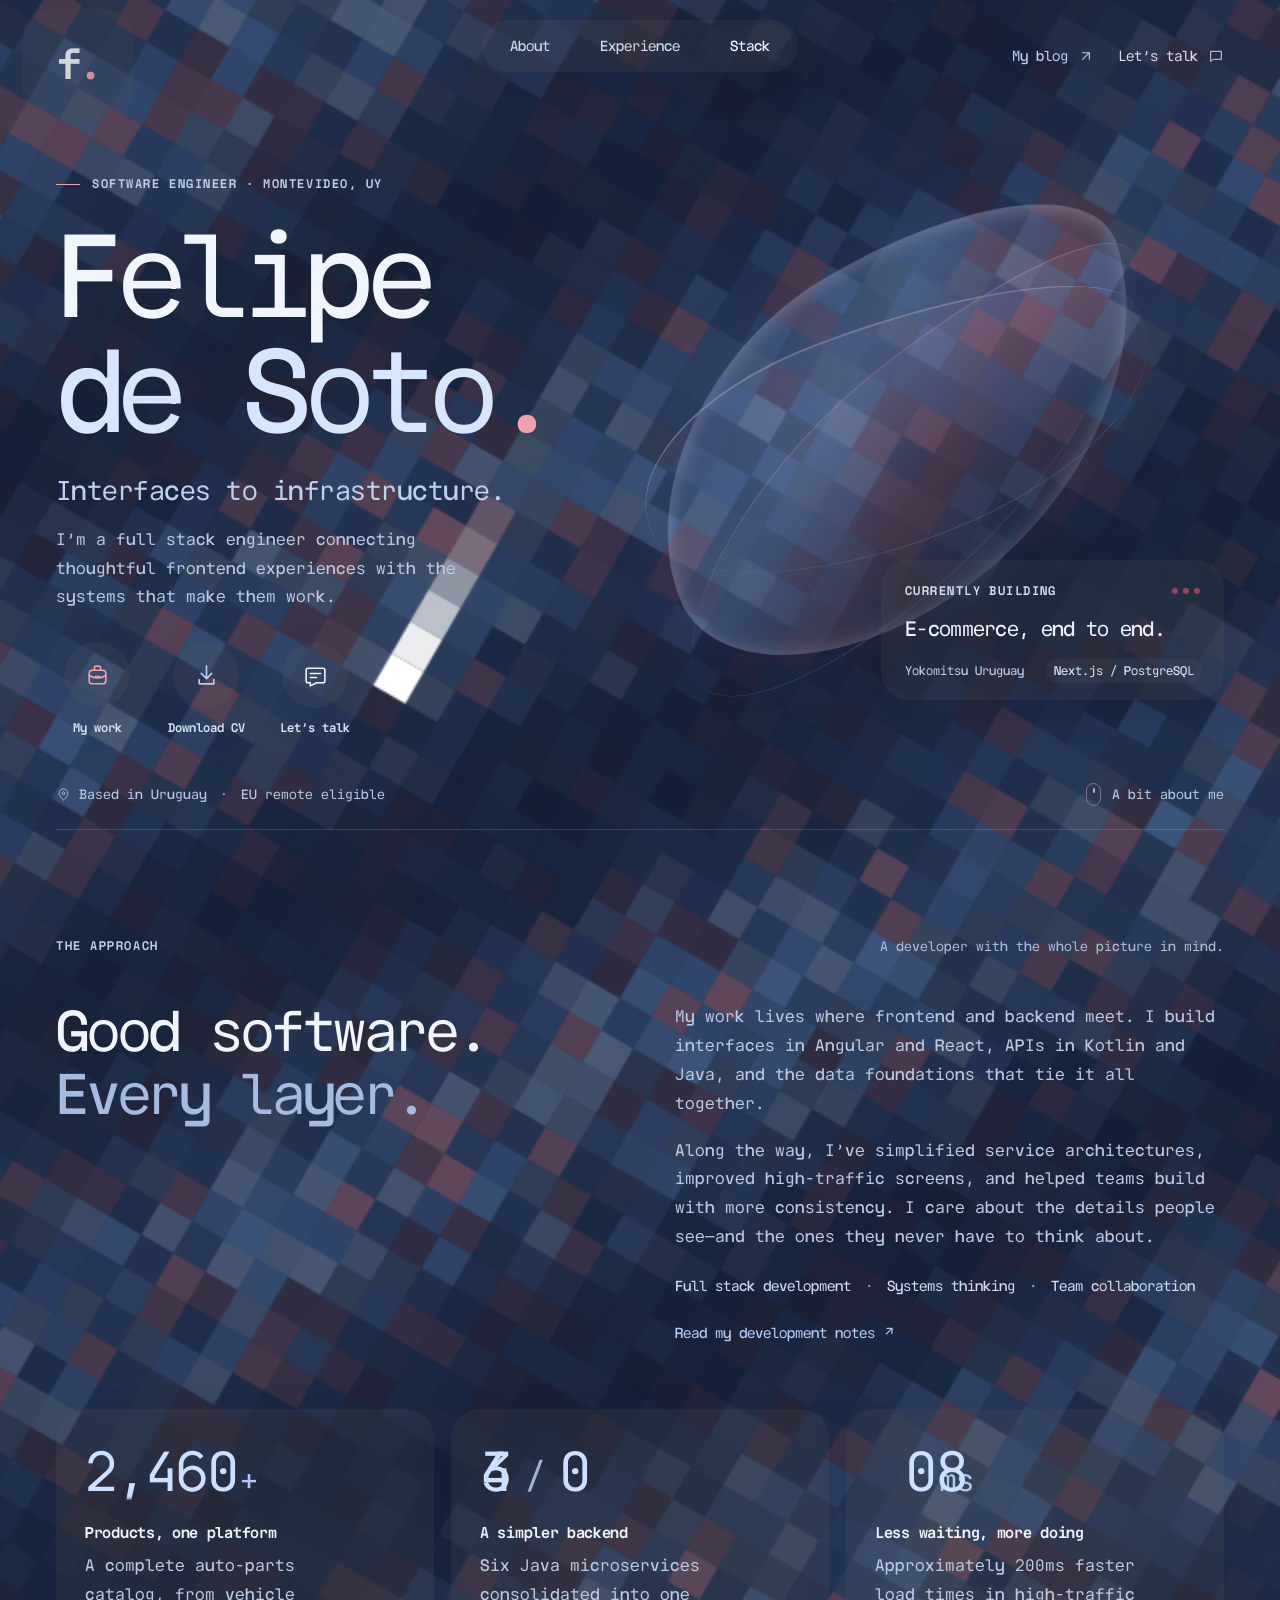
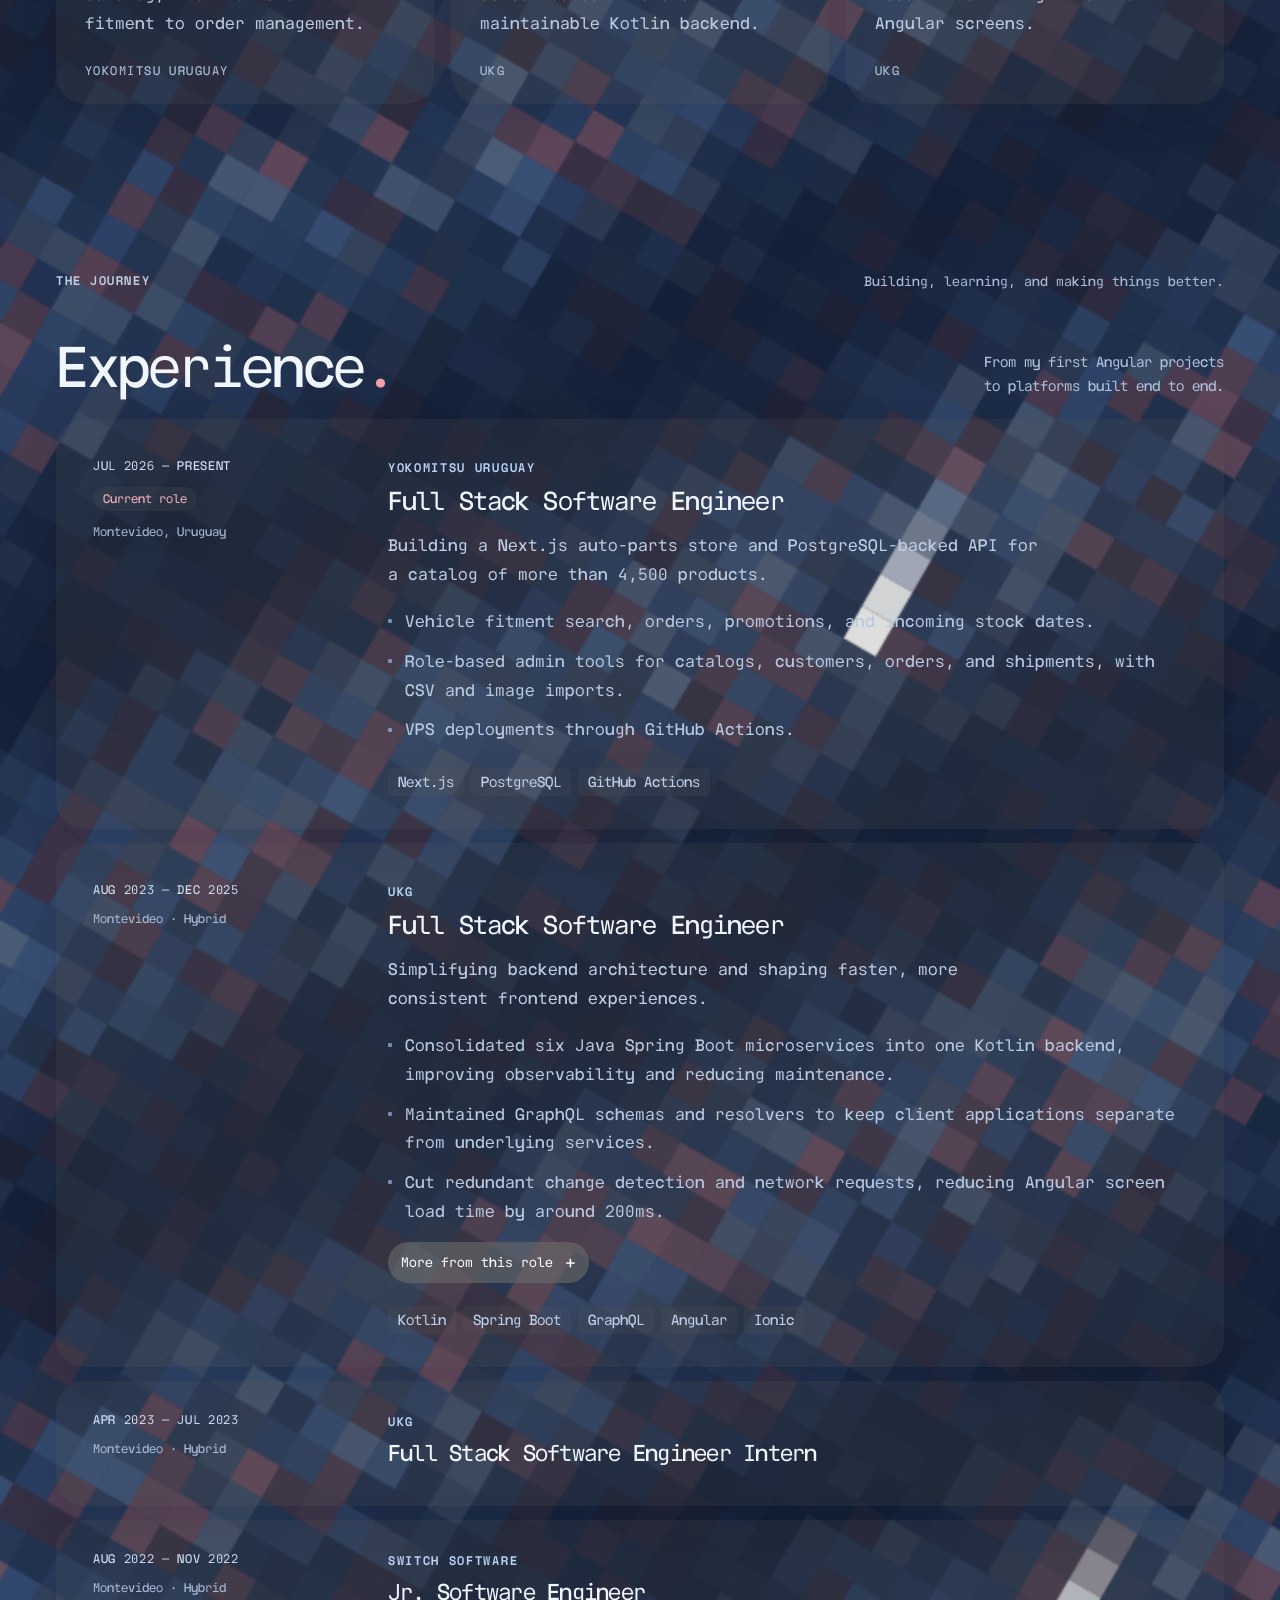
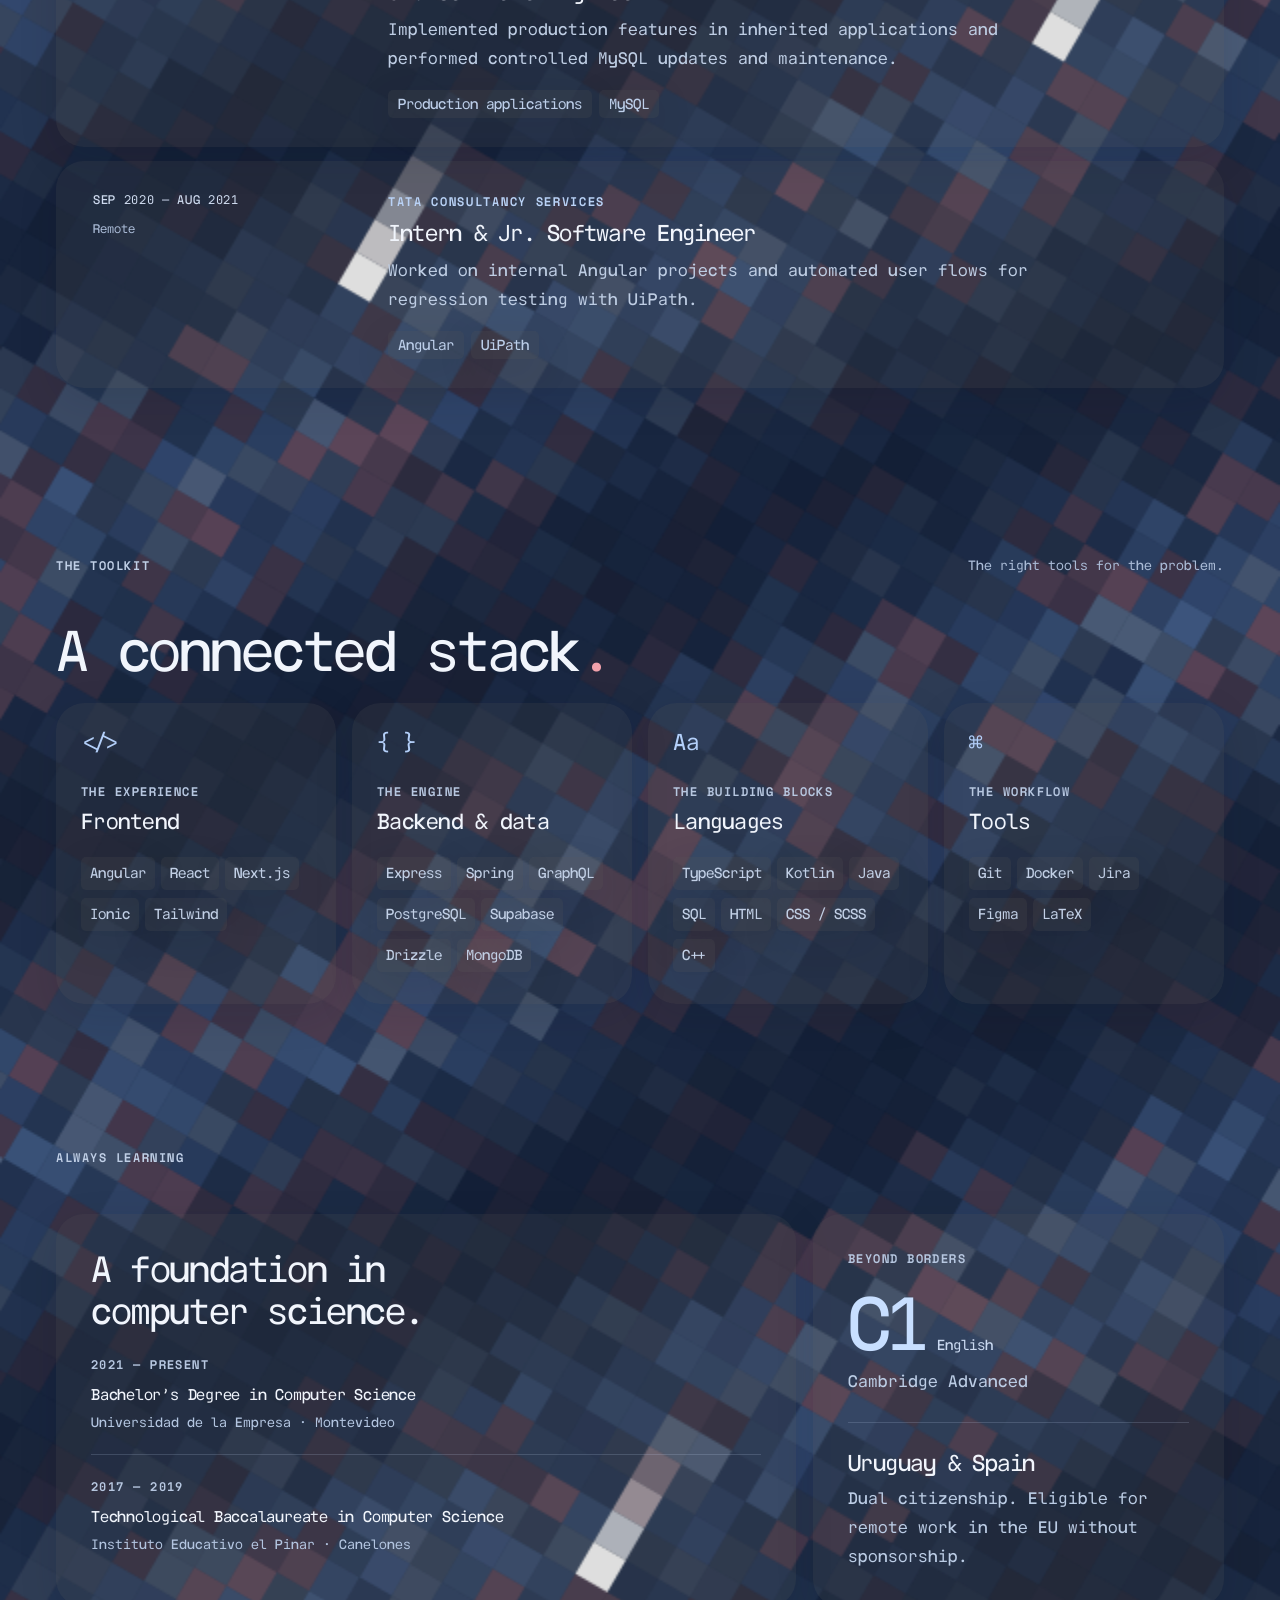
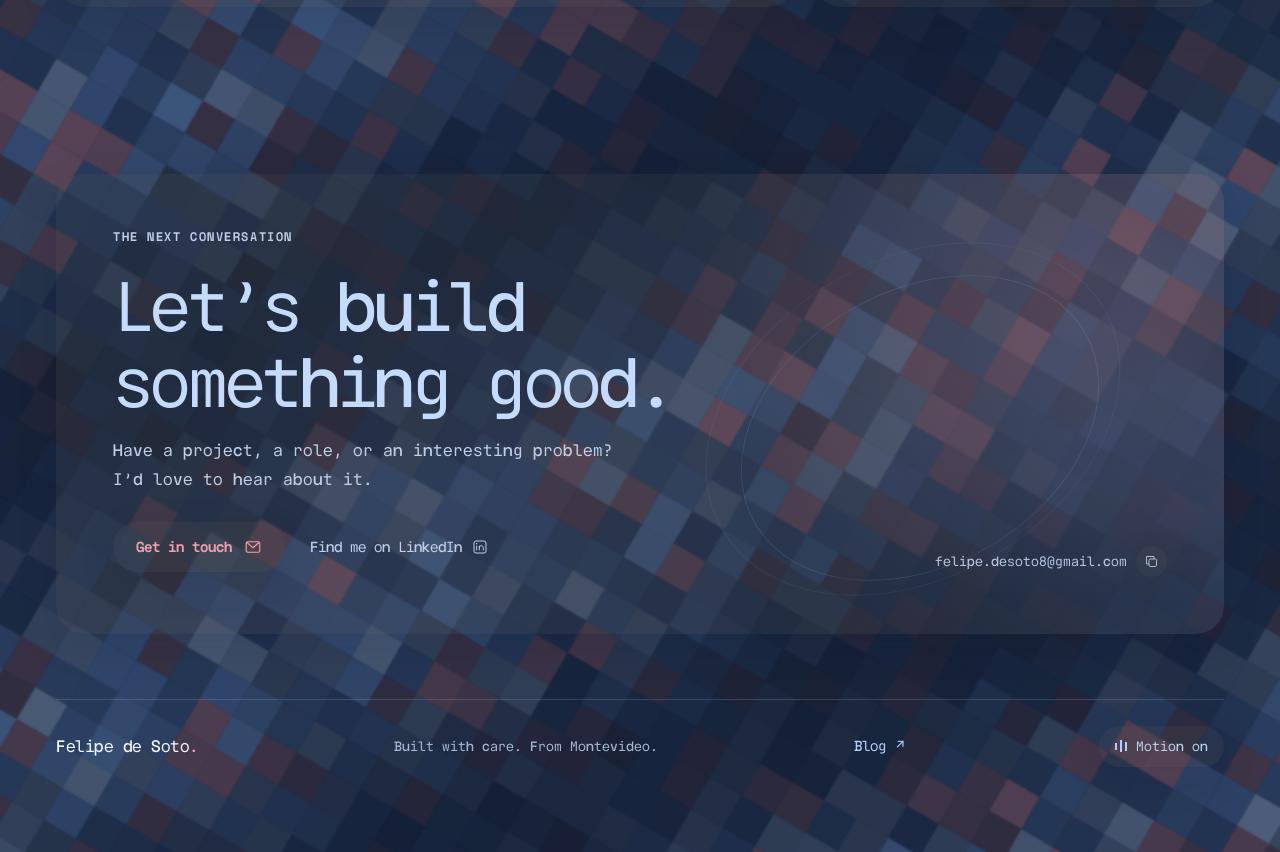
==== index.html @ fd04a4d7 "Publish blog reading tools and interactive glass labs" ====
<!doctype html>
<html lang="en">
  <head>
    <meta charset="UTF-8" />
    <meta name="viewport" content="width=device-width, initial-scale=1.0" />
    <meta name="theme-color" content="#101b30" />
    <meta
      name="description"
      content="Felipe de Soto — Full Stack Software Engineer in Montevideo, Uruguay. Building thoughtful interfaces and dependable systems with Angular, React, Kotlin, and PostgreSQL."
    />
    <meta
      property="og:title"
      content="Felipe de Soto — Full Stack Software Engineer"
    />
    <meta
      property="og:description"
      content="Interfaces to infrastructure. Explore my experience, engineering work, and technical toolkit."
    />
    <meta property="og:type" content="website" />
    <link rel="icon" type="image/svg+xml" href="./favicon.svg" />
    <link rel="preload" href="./assets/YIPMono-Regular-CXokgM-x.woff2" as="font" type="font/woff2" crossorigin />
    <title>Felipe de Soto — Full Stack Software Engineer</title>
    <script type="module" crossorigin src="./assets/index-N3OpXnxM.js"></script>
    <link rel="modulepreload" crossorigin href="./assets/text-morph-controller-BKh-Fvmg.js">
    <link rel="stylesheet" crossorigin href="./assets/index-BBIHySmE.css">
  </head>
  <body>
    <a class="skip-link" href="#main">Skip to content</a>
    <div class="ambient" aria-hidden="true"></div>
    <canvas class="lighting-background" aria-hidden="true"></canvas>
    <div class="grain" aria-hidden="true"></div>
    <button class="glass-playground glass" type="button" aria-label="Move glass lens" aria-describedby="glass-circle-help" title="Drag the glass lens"></button>
    <span class="sr-only" id="glass-circle-help">Drag to move. Click at the starting position to go home. Use arrow keys to move with the keyboard, or Home to return to the logo.</span>
    <header class="site-header shell">
      <a class="wordmark" href="#home" aria-label="Felipe de Soto, home"
        >f<span>.</span></a
      >
      <nav class="main-nav glass" aria-label="Main navigation">
        <span class="nav-selection glass glass-clear" aria-hidden="true"></span>
        <a href="#about">About</a>
        <a href="#experience">Experience</a>
        <a href="#stack">Stack</a>
      </nav>
      <div class="header-actions">
        <a
          class="header-contact header-blog"
          href="./blog/"
          target="_blank"
          rel="noopener noreferrer"
          aria-label="My blog (opens in a new tab)"
        >
          My blog
          <svg width="16" height="16" viewBox="0 0 24 24" fill="none" aria-hidden="true">
            <path d="M7 17 17 7M7 7h10v10" stroke="currentColor" stroke-width="1.6" stroke-linecap="round" stroke-linejoin="round"/>
          </svg>
        </a>
        <a class="header-contact" href="#contact">
          Let’s talk
          <svg
            width="16"
            height="16"
            viewBox="0 0 24 24"
            fill="none"
            aria-hidden="true"
          >
            <path
              d="M4 5h16v12H8l-4 3V5Z"
              stroke="currentColor"
              stroke-width="1.5"
              stroke-linejoin="round"
            />
          </svg>
        </a>
      </div>
    </header>

    <main id="main">
      <section class="hero shell" id="home" aria-labelledby="hero-title">
        <div class="hero-content">
          <div class="eyebrow hero-intro">
            <span class="eyebrow-line"></span> SOFTWARE ENGINEER · MONTEVIDEO,
            UY
          </div>
          <h1 id="hero-title" aria-label="Felipe de Soto">
            <span class="hero-name" data-hero-split>Felipe</span
            ><span class="hero-name name-second" data-hero-split
              >de Soto<span class="name-dot">.</span></span
            >
          </h1>
          <p class="hero-role">
            <button class="hero-role-button" type="button" title="Click to change the tagline" aria-label="Show next tagline">
              <span class="hero-role-morph" aria-live="polite">Interfaces to infrastructure.</span>
              <span class="hero-role-hint" aria-hidden="true">Tap to explore <svg viewBox="0 0 24 24" width="16" height="16" fill="none" stroke="currentColor" stroke-width="1.5" stroke-linecap="round" stroke-linejoin="round"><path d="M20 7v5h-5M20 12a8 8 0 1 0-2.3 5.7"/></svg></span>
            </button>
          </p>
          <p class="hero-description" data-hero-reveal>
            I’m a full stack engineer connecting thoughtful frontend experiences
            with the systems that make them work.
          </p>
          <div class="hero-actions" data-hero-reveal>
            <a class="hero-action" href="#experience" aria-label="Explore my work">
              <span class="action-orb action-orb-coral glass" aria-hidden="true">
                <svg width="25" height="25" viewBox="0 0 24 24" fill="none"><rect x="4" y="7" width="16" height="13" rx="3" stroke="currentColor" stroke-width="1.5"/><path d="M9 7V5a2 2 0 0 1 2-2h2a2 2 0 0 1 2 2v2M4 12c5 3 11 3 16 0M10 13h4" stroke="currentColor" stroke-width="1.5" stroke-linecap="round"/></svg>
              </span>
              <span>My work</span>
            </a>
            <a
              class="hero-action"
              href="./Felipe-de-Soto-CV.pdf"
              download="Felipe-de-Soto-CV.pdf"
              aria-label="Download CV"
              ><span class="action-orb action-orb-blue glass" aria-hidden="true">
              <svg
                width="25"
                height="25"
                viewBox="0 0 24 24"
                fill="none"
                aria-hidden="true"
              >
                <path
                  d="M12 3v12m-5-5 5 5 5-5M5 16v4h14v-4"
                  stroke="currentColor"
                  stroke-width="1.6"
                  stroke-linecap="round"
                  stroke-linejoin="round"
                /></svg></span><span>Download CV</span></a>
            <a class="hero-action" href="#contact" aria-label="Get in touch">
              <span class="action-orb glass" aria-hidden="true">
                <svg width="25" height="25" viewBox="0 0 24 24" fill="none"><path d="M5 5h14a2 2 0 0 1 2 2v10a2 2 0 0 1-2 2h-6l-6 3v-3H5a2 2 0 0 1-2-2V7a2 2 0 0 1 2-2Z" stroke="currentColor" stroke-width="1.5" stroke-linejoin="round"/><path d="M7 10h10M7 14h6" stroke="currentColor" stroke-width="1.5" stroke-linecap="round"/></svg>
              </span>
              <span>Let’s talk</span>
            </a>
          </div>
        </div>
        <div class="hero-art" aria-hidden="true">
          <div class="ribbon-fallback"></div>
          <canvas id="hero-canvas"></canvas>
        </div>
        <aside
          class="current-card glass"
          data-hero-reveal
          aria-label="Current role"
        >
          <div class="current-card-top">
            <span class="mini-label build-shimmer">CURRENTLY BUILDING</span>
            <span class="build-dots" aria-hidden="true">
              <i></i><i></i><i></i>
            </span>
          </div>
          <p>
            <span class="build-shimmer build-shimmer-title"
              >E-commerce, end to end.</span
            >
          </p>
          <div class="current-card-bottom">
            <span>Yokomitsu Uruguay</span><span class="glass">Next.js / PostgreSQL</span>
          </div>
        </aside>
        <div class="hero-bottom" data-hero-reveal>
          <div class="location">
            <svg
              width="15"
              height="15"
              viewBox="0 0 24 24"
              fill="none"
              aria-hidden="true"
            >
              <path
                d="M19 10c0 5-7 11-7 11S5 15 5 10a7 7 0 1 1 14 0Z"
                stroke="currentColor"
                stroke-width="1.5"
              />
              <circle
                cx="12"
                cy="10"
                r="2.3"
                stroke="currentColor"
                stroke-width="1.5"
              />
            </svg>
            Based in Uruguay <span class="divider-dot">·</span> EU remote
            eligible
          </div>
          <a class="scroll-link" href="#about"
            ><span class="scroll-icon" aria-hidden="true"></span> A bit about
            me</a
          >
        </div>
      </section>

      <section
        class="about-section shell section"
        id="about"
        aria-labelledby="about-title"
      >
        <div class="section-heading" data-reveal>
          <span class="eyebrow">THE APPROACH</span
          ><span class="section-note"
            >A developer with the whole picture in mind.</span
          >
        </div>
        <div class="about-grid">
          <h2 class="display-heading" id="about-title" data-split-reveal>
            Good software.<br /><span class="muted-text">Every layer.</span>
          </h2>
          <div class="about-copy" data-reveal>
            <p>
              My work lives where frontend and backend meet. I build interfaces
              in Angular and React, APIs in Kotlin and Java, and the data
              foundations that tie it all together.
            </p>
            <p>
              Along the way, I’ve simplified service architectures, improved
              high-traffic screens, and helped teams build with more
              consistency. I care about the details people see—and the ones they
              never have to think about.
            </p>
            <div class="about-tags">
              <span>Full stack development</span><span>Systems thinking</span
              ><span>Team collaboration</span>
            </div>
            <a class="portfolio-blog-link" href="./blog/">Read my development notes <span aria-hidden="true">↗</span></a>
          </div>
        </div>
        <div class="impact-grid">
          <article class="impact-card glass" data-reveal>
            <div class="metric">
              <span data-count="4500">4,500</span
              ><span class="metric-suffix">+</span>
            </div>
            <h3>Products, one platform</h3>
            <p>
              A complete auto-parts catalog, from vehicle fitment to order
              management.
            </p>
            <span class="metric-source">YOKOMITSU URUGUAY</span>
          </article>
          <article class="impact-card glass" data-reveal>
            <div class="metric"><span data-count="6">6</span><span class="metric-separator">/</span><span data-count="1">1</span></div>
            <h3>A simpler backend</h3>
            <p>
              Six Java microservices consolidated into one maintainable Kotlin
              backend.
            </p>
            <span class="metric-source">UKG</span>
          </article>
          <article class="impact-card glass" data-reveal>
            <div class="metric">
              <span data-count="200">200</span
              ><span class="metric-suffix">ms</span>
            </div>
            <h3>Less waiting, more doing</h3>
            <p>
              Approximately 200ms faster load times in high-traffic Angular
              screens.
            </p>
            <span class="metric-source">UKG</span>
          </article>
        </div>
      </section>

      <section
        class="experience-section shell section"
        id="experience"
        aria-labelledby="experience-title"
      >
        <div class="section-heading" data-reveal>
          <span class="eyebrow">THE JOURNEY</span
          ><span class="section-note"
            >Building, learning, and making things better.</span
          >
        </div>
        <div class="section-title-row" data-reveal>
          <h2 class="display-heading" id="experience-title" data-split-reveal>
            Experience<span class="title-dot">.</span>
          </h2>
          <p>
            From my first Angular projects<br />to platforms built end to end.
          </p>
        </div>
        <div class="timeline">
          <article class="career-card glass featured-career" data-reveal>
            <div class="career-meta">
              <span class="career-date">JUL 2026 — PRESENT</span
              ><span class="role-badge glass">Current role</span
              ><span class="career-place">Montevideo, Uruguay</span>
            </div>
            <div class="career-content">
              <span class="company-label">YOKOMITSU URUGUAY</span>
              <h3>Full Stack Software Engineer</h3>
              <p>
                Building a Next.js auto-parts store and PostgreSQL-backed API
                for a catalog of more than 4,500 products.
              </p>
              <ul class="achievement-list">
                <li>
                  Vehicle fitment search, orders, promotions, and incoming stock
                  dates.
                </li>
                <li>
                  Role-based admin tools for catalogs, customers, orders, and
                  shipments, with CSV and image imports.
                </li>
                <li>VPS deployments through GitHub Actions.</li>
              </ul>
              <div class="tech-tags">
                <span class="glass">Next.js</span><span class="glass">PostgreSQL</span
                ><span class="glass">GitHub Actions</span>
              </div>
            </div>
          </article>
          <article class="career-card glass" data-reveal>
            <div class="career-meta">
              <span class="career-date">AUG 2023 — DEC 2025</span
              ><span class="career-place">Montevideo · Hybrid</span>
            </div>
            <div class="career-content">
              <span class="company-label">UKG</span>
              <h3>Full Stack Software Engineer</h3>
              <p>
                Simplifying backend architecture and shaping faster, more
                consistent frontend experiences.
              </p>
              <ul class="achievement-list">
                <li>
                  Consolidated six Java Spring Boot microservices into one
                  Kotlin backend, improving observability and reducing
                  maintenance.
                </li>
                <li>
                  Maintained GraphQL schemas and resolvers to keep client
                  applications separate from underlying services.
                </li>
                <li>
                  Cut redundant change detection and network requests, reducing
                  Angular screen load time by around 200ms.
                </li>
              </ul>
              <details class="career-details">
                <summary>
                  <span class="role-toggle-label">More from this role</span>
                  <span class="details-plus" aria-hidden="true">+</span>
                </summary>
                <div class="career-details-content">
                  <ul class="achievement-list">
                    <li>
                      Ran three Angular workshops covering fundamentals,
                      architecture, and team conventions.
                    </li>
                    <li>
                      Migrated legacy Angular components to the internal
                      Ionic-based library and removed deprecated dependencies.
                    </li>
                    <li>
                      Added reusable components, variants, and documentation to
                      the internal design library.
                    </li>
                  </ul>
                </div>
              </details>
              <div class="tech-tags">
                <span class="glass">Kotlin</span><span class="glass">Spring Boot</span><span class="glass">GraphQL</span
                ><span class="glass">Angular</span><span class="glass">Ionic</span>
              </div>
            </div>
          </article>
          <article class="career-card glass compact-career" data-reveal>
            <div class="career-meta">
              <span class="career-date">APR 2023 — JUL 2023</span
              ><span class="career-place">Montevideo · Hybrid</span>
            </div>
            <div class="career-content">
              <span class="company-label">UKG</span>
              <h3>Full Stack Software Engineer Intern</h3>
            </div>
          </article>
          <article class="career-card glass compact-career" data-reveal>
            <div class="career-meta">
              <span class="career-date">AUG 2022 — NOV 2022</span
              ><span class="career-place">Montevideo · Hybrid</span>
            </div>
            <div class="career-content">
              <span class="company-label">SWITCH SOFTWARE</span>
              <h3>Jr. Software Engineer</h3>
              <p>
                Implemented production features in inherited applications and
                performed controlled MySQL updates and maintenance.
              </p>
              <div class="tech-tags">
                <span class="glass">Production applications</span><span class="glass">MySQL</span>
              </div>
            </div>
          </article>
          <article class="career-card glass compact-career" data-reveal>
            <div class="career-meta">
              <span class="career-date">SEP 2020 — AUG 2021</span
              ><span class="career-place">Remote</span>
            </div>
            <div class="career-content">
              <span class="company-label">TATA CONSULTANCY SERVICES</span>
              <h3>Intern & Jr. Software Engineer</h3>
              <p>
                Worked on internal Angular projects and automated user flows for
                regression testing with UiPath.
              </p>
              <div class="tech-tags">
                <span class="glass">Angular</span><span class="glass">UiPath</span>
              </div>
            </div>
          </article>
        </div>
      </section>

      <section
        class="stack-section shell section"
        id="stack"
        aria-labelledby="stack-title"
      >
        <div class="section-heading" data-reveal>
          <span class="eyebrow">THE TOOLKIT</span
          ><span class="section-note">The right tools for the problem.</span>
        </div>
        <div class="section-title-row" data-reveal>
          <h2 class="display-heading" id="stack-title" data-split-reveal>
            A connected stack<span class="title-dot">.</span>
          </h2>
        </div>
        <div class="stack-grid">
          <article class="stack-card glass" data-reveal>
            <span class="stack-symbol" aria-hidden="true">&lt;/&gt;</span
            ><span class="mini-label">THE EXPERIENCE</span>
            <h3>Frontend</h3>
            <div class="stack-tags">
              <span class="glass">Angular</span><span class="glass">React</span><span class="glass">Next.js</span
              ><span class="glass">Ionic</span><span class="glass">Tailwind</span>
            </div>
          </article>
          <article class="stack-card glass" data-reveal>
            <span class="stack-symbol" aria-hidden="true">{ }</span
            ><span class="mini-label">THE ENGINE</span>
            <h3>Backend & data</h3>
            <div class="stack-tags">
              <span class="glass">Express</span><span class="glass">Spring</span><span class="glass">GraphQL</span
              ><span class="glass">PostgreSQL</span><span class="glass">Supabase</span><span class="glass">Drizzle</span
              ><span class="glass">MongoDB</span>
            </div>
          </article>
          <article class="stack-card glass" data-reveal>
            <span class="stack-symbol" aria-hidden="true">Aa</span
            ><span class="mini-label">THE BUILDING BLOCKS</span>
            <h3>Languages</h3>
            <div class="stack-tags">
              <span class="glass">TypeScript</span><span class="glass">Kotlin</span><span class="glass">Java</span
              ><span class="glass">SQL</span><span class="glass">HTML</span><span class="glass">CSS / SCSS</span
              ><span class="glass">C++</span>
            </div>
          </article>
          <article class="stack-card glass" data-reveal>
            <span class="stack-symbol" aria-hidden="true">⌘</span
            ><span class="mini-label">THE WORKFLOW</span>
            <h3>Tools</h3>
            <div class="stack-tags">
              <span class="glass">Git</span><span class="glass">Docker</span><span class="glass">Jira</span
              ><span class="glass">Figma</span><span class="glass">LaTeX</span>
            </div>
          </article>
        </div>
      </section>

      <section
        class="education-section shell section"
        aria-labelledby="education-title"
      >
        <div class="section-heading" data-reveal>
          <span class="eyebrow">ALWAYS LEARNING</span>
        </div>
        <div class="education-grid">
          <div class="education-main glass" data-reveal>
            <h2 id="education-title">A foundation in<br />computer science.</h2>
            <div class="education-item">
              <span class="mini-label">2021 — PRESENT</span>
              <h3>Bachelor’s Degree in Computer Science</h3>
              <p>Universidad de la Empresa · Montevideo</p>
            </div>
            <div class="education-item">
              <span class="mini-label">2017 — 2019</span>
              <h3>Technological Baccalaureate in Computer Science</h3>
              <p>Instituto Educativo el Pinar · Canelones</p>
            </div>
          </div>
          <aside class="education-aside glass" data-reveal>
            <span class="mini-label">BEYOND BORDERS</span>
            <div class="language-mark">C1<span>English</span></div>
            <p>Cambridge Advanced</p>
            <div class="education-divider"></div>
            <h3>Uruguay & Spain</h3>
            <p>
              Dual citizenship. Eligible for remote work in the EU without
              sponsorship.
            </p>
          </aside>
        </div>
      </section>

      <section
        class="contact-section shell section"
        id="contact"
        aria-labelledby="contact-title"
      >
        <div class="contact-panel glass" data-reveal>
          <div class="contact-glow" aria-hidden="true"></div>
          <span class="eyebrow">THE NEXT CONVERSATION</span>
          <h2 class="display-heading" id="contact-title" data-split-reveal>
            Let’s build<br /><span>something good.</span>
          </h2>
          <p>
            Have a project, a role, or an interesting problem?<br />I’d love to
            hear about it.
          </p>
          <div class="contact-actions">
            <a
              class="button button-primary glass"
              href="mailto:felipe.desoto8@gmail.com"
              >Get in touch
              <svg
                width="18"
                height="18"
                viewBox="0 0 24 24"
                fill="none"
                aria-hidden="true"
              >
                <rect
                  x="3"
                  y="5"
                  width="18"
                  height="14"
                  rx="2"
                  stroke="currentColor"
                  stroke-width="1.5"
                />
                <path
                  d="m4 6 8 7 8-7"
                  stroke="currentColor"
                  stroke-width="1.5"
                  stroke-linejoin="round"
                /></svg></a
            ><a
              class="text-link"
              href="https://www.linkedin.com/in/felipe-de-soto/"
              target="_blank"
              rel="noopener noreferrer"
              >Find me on LinkedIn
              <svg
                width="16"
                height="16"
                viewBox="0 0 24 24"
                fill="none"
                aria-hidden="true"
              >
                <rect
                  x="3"
                  y="3"
                  width="18"
                  height="18"
                  rx="3"
                  stroke="currentColor"
                  stroke-width="1.5"
                />
                <path
                  d="M7 10v7m4 0v-7m0 3c0-4 6-4 6 0v4"
                  stroke="currentColor"
                  stroke-width="1.5"
                />
                <circle cx="7" cy="7" r="1" fill="currentColor" /></svg
            ></a>
          </div>
          <div class="email-row">
            <a href="mailto:felipe.desoto8@gmail.com"
              ><span class="email-text">felipe.desoto8@gmail.com</span></a
            ><button
              class="copy-email glass"
              type="button"
              aria-label="Copy email address"
            >
              <svg
                width="15"
                height="15"
                viewBox="0 0 24 24"
                fill="none"
                aria-hidden="true"
              >
                <rect
                  x="8"
                  y="8"
                  width="12"
                  height="12"
                  rx="2"
                  stroke="currentColor"
                  stroke-width="1.5"
                />
                <path
                  d="M16 8V4H4v12h4"
                  stroke="currentColor"
                  stroke-width="1.5"
                />
              </svg>
            </button>
          </div>
          <p class="copy-status sr-only" role="status" aria-live="polite"></p>
        </div>
      </section>
    </main>

    <footer class="site-footer shell">
      <a class="footer-name" href="#home">Felipe de Soto<span>.</span></a
      ><span class="footer-note">Built with care. From Montevideo.</span
      ><a class="portfolio-blog-link" href="./blog/">Blog <span aria-hidden="true">↗</span></a
      ><button id="motion-toggle" class="glass" type="button" aria-pressed="false">
        <span class="motion-bars" aria-hidden="true"><i></i><i></i><i></i></span
        ><span id="motion-label">Motion on</span>
      </button>
    </footer>
    <aside class="glass-controls" aria-label="Appearance controls" hidden>
      <section class="glass-controls-panel glass" id="glass-settings-panel" aria-labelledby="glass-controls-title" hidden>
        <div class="glass-controls-heading">
          <h2 id="glass-controls-title">Glass controls</h2>
          <button class="glass-controls-close glass" type="button" aria-label="Close glass controls">
            <svg width="18" height="18" viewBox="0 0 24 24" fill="none" aria-hidden="true"><path d="m6 6 12 12M18 6 6 18" stroke="currentColor" stroke-width="1.5" stroke-linecap="round"/></svg>
          </button>
        </div>
        <p>Adjust the glass as you browse.</p>
        <div class="glass-controls-fields"></div>
        <div class="glass-controls-bottom">
          <span>Saved on this device</span>
          <button class="glass-controls-reset glass" type="button">Reset</button>
        </div>
      </section>
      <button class="glass-controls-toggle glass" type="button" aria-expanded="false" aria-controls="glass-settings-panel">
        <svg width="17" height="17" viewBox="0 0 24 24" fill="none" aria-hidden="true"><path d="M4 7h5m6 0h5M4 17h9m6 0h1" stroke="currentColor" stroke-width="1.5" stroke-linecap="round"/><circle cx="12" cy="7" r="3" stroke="currentColor" stroke-width="1.5"/><circle cx="16" cy="17" r="3" stroke="currentColor" stroke-width="1.5"/></svg>
        <span>Glass controls</span>
      </button>
    </aside>
  </body>
</html>
---- assets/index-BBIHySmE.css ----
:root{--selection-color:#f1a1ab;--selection-ink:#101b30;--glass-color-amount:.188;--glass-blur-amount:0;--glass-distortion:4;--glass-chromatic-aberration:.4;--glass-edge-highlight:0;--glass-specular:0;--glass-fresnel:0;--glass-brightness:0;--glass-saturation:0;--glass-depth:60;--glass-header-depth-scale:2;--glass-playground-depth-scale:2.5;--glass-thickness:24;--glass-refraction-index:1.45;--glass-edge-reflection:.85;--glass-reflection-blur:6;--glass-shadow-opacity:.065;--glass-shadow-spread:16;--glass-shadow-offset-y:1;--glass-blur-unit:11.4286px;--glass-blur:calc(var(--glass-blur-amount) * var(--glass-blur-unit));--glass-fallback-saturation:1.12;--glass-frost-rgb:79, 79, 79;--glass-shadow:0 12px 40px #0610241a}::selection{background-color:var(--selection-color);color:var(--selection-ink)}::target-text{background-color:var(--selection-color);color:var(--selection-ink)}.glass,.glass:before,.glass:after,.glass-render-layer,.glass-render{border:0!important}.glass{isolation:isolate;box-shadow:var(--glass-shadow);-webkit-backdrop-filter:blur(var(--glass-blur)) saturate(var(--glass-fallback-saturation));background:0 0;position:relative}.glass:before{content:"";border-radius:inherit;pointer-events:none;z-index:-1;background:rgba(var(--glass-frost-rgb), var(--glass-color-amount));position:absolute;inset:0}.glass-clear{--glass-color-amount:0}.glass.glass-webgl{-webkit-backdrop-filter:none}.glass.glass-webgl:before{background:0 0}.glass-render{opacity:1;z-index:-2!important}.glass-render-layer{z-index:-2;border-radius:inherit;pointer-events:none;position:absolute;inset:0;overflow:clip}.glass-scene{z-index:-1;pointer-events:none;position:absolute;inset:0;overflow:clip}.glass-scene>.lighting-background{z-index:0;position:absolute}.glass-scene-lens{z-index:1;pointer-events:none;position:absolute}.glass-scene-content{opacity:0;pointer-events:none;position:absolute}@font-face{font-family:YIP Mono;font-style:normal;font-weight:400;font-display:swap;src:url(./YIPMono-Regular-CXokgM-x.woff2)format("woff2")}@font-face{font-family:YIP Mono;font-style:normal;font-weight:700;font-display:swap;src:url(./YIPMono-Bold-YjQy5hGb.woff2)format("woff2")}:root{--card-perspective:1100px;--body-font:"YIP Mono", monospace;font-family:var(--body-font);color:#f1f5fc;font-synthesis:none;font-variant-ligatures:common-ligatures contextual;--muted:#bcc9df;--blue:#b4d0fa;--coral:#f1a1ab;--display:var(--body-font);--line:#cfe1ff2b;background:#101b30;font-weight:400}*{box-sizing:border-box}html{scroll-behavior:smooth;scroll-padding-top:calc(84px + env(safe-area-inset-top,0px))}body{isolation:isolate;margin:0;position:relative;overflow-x:clip}a{color:inherit;text-decoration:none}button{font:inherit;color:inherit;cursor:pointer}button,a{-webkit-tap-highlight-color:transparent}button:focus-visible,a:focus-visible,summary:focus-visible{outline:2px solid var(--blue);outline-offset:6px}svg{flex-shrink:0}button{border:0}p,h1,h2,h3{margin:0}p{font-size:1rem;line-height:1.8}section[id]{scroll-margin-top:24px}.shell{width:min(1180px,100% - 112px);margin-inline:auto}.section{padding-block:84px}.ambient{z-index:-1;pointer-events:none;background:radial-gradient(at 0 10%,#cf65722e,#0000 55%),radial-gradient(at 100% 35%,#4d87e83d,#0000 65%);position:absolute;inset:0}.lighting-background{z-index:-1;pointer-events:none;image-rendering:auto;opacity:0;width:100%;height:100%;transition:opacity .8s;position:absolute;inset:0}.lighting-background.is-ready{opacity:1}.grain{z-index:20;pointer-events:none;opacity:.012;background-image:url("data:image/svg+xml,%3Csvg viewBox='0 0 180 180' xmlns='http://www.w3.org/2000/svg'%3E%3Cfilter id='n'%3E%3CfeTurbulence type='fractalNoise' baseFrequency='.9' numOctaves='3' stitchTiles='stitch'/%3E%3C/filter%3E%3Crect width='100%25' height='100%25' opacity='.7' filter='url(%23n)'/%3E%3C/svg%3E");position:fixed;inset:0}.site-header{z-index:5;justify-content:space-between;align-items:center;height:112px;display:flex;position:relative}.wordmark{left:max(56px,50% - 590px);top:calc(42px + env(safe-area-inset-top,0px));width:44px;height:44px;font:700 2.65rem var(--display);letter-spacing:-.1em;justify-content:center;align-items:center;line-height:1;display:flex;position:fixed}.wordmark span{color:var(--coral)}.main-nav{top:calc(20px + env(safe-area-inset-top,0px));z-index:10;touch-action:pan-y;-webkit-user-select:none;user-select:none;border-radius:50px;gap:8px;width:max-content;max-width:calc(100% - 32px);padding:7px;display:flex;position:fixed;left:50%;overflow:visible;transform:translate(-50%)}.glass.nav-selection{left:var(--pill-center,51.5px);width:var(--pill-width,89px);height:var(--pill-height,40px);z-index:3;pointer-events:none;border-radius:100px;transition:left .2s cubic-bezier(.22,1.1,.3,1),width .2s cubic-bezier(.22,1.1,.3,1),height .2s cubic-bezier(.22,1.1,.3,1);position:absolute;top:50%;transform:translate(-50%,-50%)}.main-nav.is-moving .nav-selection{transition:left .42s cubic-bezier(.22,1.1,.3,1),width .15s ease-out,height .15s ease-out}.main-nav.is-dragging{cursor:grabbing}.main-nav.is-dragging .nav-selection{transition:width .13s ease-out,height .13s ease-out}.main-nav.is-dragging a{cursor:grabbing}.main-nav a{color:#cfdaec;z-index:2;border-radius:30px;padding:10px 21px;font-size:.875rem;transition:color .2s,background .2s;position:relative}.main-nav a:hover{color:#faf8ff}.main-nav a[aria-current=location]{color:#faf8ff;background:0 0}.header-actions{align-items:center;gap:24px;margin-left:auto;display:flex}.header-contact{color:#dcd8e8;white-space:nowrap;align-items:center;gap:10px;min-height:44px;font-size:.875rem;display:flex}.header-contact:hover{color:var(--coral)}.header-blog{color:var(--blue)}@media (min-width:781px) and (max-width:1000px){.main-nav a{padding-inline:12px}.header-contact{font-size:.75rem}.header-actions{gap:16px}}.hero{isolation:isolate;min-height:740px;padding-top:62px;position:relative}.hero-content{z-index:2;pointer-events:none;width:64%;position:relative}.hero-content a{pointer-events:auto}.eyebrow{letter-spacing:.13em;color:#c0cfe6;align-items:center;gap:12px;font-size:.75rem;font-weight:700;line-height:1.7;display:flex}.eyebrow-line{background:var(--coral);width:24px;height:1px}.hero h1{font-family:var(--display);letter-spacing:-.05em;margin:26px 0 25px;font-size:clamp(5.5rem,8.8vw,8rem);font-weight:400;line-height:1.015}.hero-name{width:-moz-fit-content;width:fit-content;display:block}.name-second{color:#d6e6ff}.name-dot{color:var(--coral)}.hero-role{font-family:var(--display);letter-spacing:-.02em;font-size:1.6rem;font-weight:400;line-height:1.4}.hero-role span{color:#bed0ed}.hero-role .hero-role-morph{white-space:normal;max-width:100%}.hero-role-button{pointer-events:auto;font:inherit;letter-spacing:inherit;line-height:inherit;text-align:left;cursor:pointer;background:0 0;border:0;border-radius:6px;padding:0;display:block}.hero-role-button:focus-visible{outline-offset:6px;outline:2px solid #bed0ed}.hero-role-hint{display:none}.glass.glass-playground{clip-path:polygon(50% 0%,65.654% .121%,72.085% .483%,76.939% 1.088%,80.931% 1.941%,84.329% 3.045%,87.268% 4.408%,89.824% 6.039%,92.045% 7.955%,93.961% 10.176%,95.592% 12.732%,96.955% 15.671%,98.059% 19.069%,98.912% 23.061%,99.517% 27.915%,99.879% 34.346%,100% 50%,99.879% 65.654%,99.517% 72.085%,98.912% 76.939%,98.059% 80.931%,96.955% 84.329%,95.592% 87.268%,93.961% 89.824%,92.045% 92.045%,89.824% 93.961%,87.268% 95.592%,84.329% 96.955%,80.931% 98.059%,76.939% 98.912%,72.085% 99.517%,65.654% 99.879%,50% 100%,34.346% 99.879%,27.915% 99.517%,23.061% 98.912%,19.069% 98.059%,15.671% 96.955%,12.732% 95.592%,10.176% 93.961%,7.955% 92.045%,6.039% 89.824%,4.408% 87.268%,3.045% 84.329%,1.941% 80.931%,1.088% 76.939%,.483% 72.085%,.121% 65.654%,0% 50%,.121% 34.346%,.483% 27.915%,1.088% 23.061%,1.941% 19.069%,3.045% 15.671%,4.408% 12.732%,6.039% 10.176%,7.955% 7.955%,10.176% 6.039%,12.732% 4.408%,15.671% 3.045%,19.069% 1.941%,23.061% 1.088%,27.915% .483%,34.346% .121%);left:max(22px,50% - 624px);top:calc(8px + env(safe-area-inset-top,0px));z-index:30;touch-action:none;-webkit-user-select:none;user-select:none;cursor:grab;border-radius:20%;place-items:center;width:112px;height:112px;padding:0;display:grid;position:fixed}.glass-playground.is-dragging{cursor:grabbing}.glass-playground:focus,.glass-playground:focus-visible{outline:none}@media (max-width:780px){.glass.glass-playground{width:84px;height:84px;left:8px;top:calc(14px + env(safe-area-inset-top,0px))}.wordmark{left:28px;top:calc(34px + env(safe-area-inset-top,0px))}}.hero-description{color:var(--muted);max-width:440px;margin-top:16px;font-size:1rem;line-height:1.8}.hero-actions{align-items:center;gap:27px;margin-top:30px;display:flex}.hero-action{color:#dbe6f8;justify-items:center;gap:12px;min-width:82px;font-size:.75rem;font-weight:700;display:grid}.action-orb{color:#eef5ff;border-radius:100px;place-items:center;width:66px;height:66px;transition:transform .25s;display:grid}.action-orb-coral{color:var(--coral)}.action-orb-blue{color:var(--blue)}.hero-action:hover .action-orb{transform:translateY(-4px)}.button{border-radius:100px;justify-content:center;align-items:center;gap:12px;min-height:50px;padding:13px 23px;font-size:.875rem;font-weight:700;transition:box-shadow .25s,background .25s,transform .25s;display:inline-flex;position:relative}.button:hover{transform:translateY(-2px)}.button-primary{color:var(--coral)}.hero-art{z-index:2;pointer-events:none;width:780px;height:710px;position:absolute;top:-30px;right:-40px}.hero-art canvas{opacity:0;width:100%;height:100%;transition:opacity 1.2s;display:block}.hero-art canvas.is-ready{opacity:1}.ribbon-fallback{opacity:.55;background:linear-gradient(145deg,#6499e535 4%,#92b7f075 38%,#ea8fa145 58%,#5371a620 82%);border:1px solid #cfc0e743;border-radius:46% 54% 55% 45%/58% 34% 66% 42%;transition:opacity .8s;position:absolute;inset:25% 12% 27% 19%;transform:rotate(-30deg)skew(-12deg);box-shadow:inset 0 3px 17px #e2d1f580,inset 0 -4px 27px #80b3c552,0 0 85px #9783c224}.ribbon-fallback:before,.ribbon-fallback:after{content:"";border-radius:inherit;background:linear-gradient(#d5bff724,#0000 65%);border-top:2px solid #e5d6f894;border-bottom:1px solid #8fc9d74d;position:absolute;inset:62px -13px;transform:rotate(9deg)skew(25deg)}.ribbon-fallback:after{border-top-color:#dba2b582;inset:105px -8px 18px;transform:rotate(-8deg)skew(-20deg)}.hero-art.has-gpu .ribbon-fallback{opacity:0}.current-card{z-index:3;border-radius:28px;width:343px;padding:21px 24px;position:absolute;top:448px;right:0}.current-card-top{justify-content:space-between;align-items:center;display:flex}.mini-label{letter-spacing:.12em;color:#b7c7e0;font-size:.75rem;font-weight:700;line-height:1.7}.build-dots{flex-shrink:0;align-items:center;gap:5px;height:18px;margin-left:12px;display:inline-flex}.build-dots i{opacity:.5;background:#ff6575;border-radius:50%;width:6px;height:6px;animation:1.8s ease-in-out infinite build-dot-pulse;box-shadow:0 0 9px #ff657545}.build-dots i:nth-child(2){animation-delay:.18s}.build-dots i:nth-child(3){animation-delay:.36s}@keyframes build-dot-pulse{0%,65%,to{opacity:.45;transform:translateY(0)scale(.85)}28%,36%{opacity:1;transform:translateY(-2px)scale(1.1)}}.build-shimmer{--shimmer-color:#d4dfef;max-width:100%;color:var(--shimmer-color);display:inline-block}.build-shimmer-title{--shimmer-color:#edf3fd}@supports ((-webkit-background-clip:text) or (background-clip:text)){.build-shimmer{color:#0000;background-image:linear-gradient(100deg, var(--shimmer-color) 0%, var(--shimmer-color) 42%, #fff 50%, var(--shimmer-color) 58%, var(--shimmer-color) 100%);background-position:100% 0;background-size:250% 100%;-webkit-background-clip:text;background-clip:text;animation:4.4s linear infinite build-text-shimmer}}@keyframes build-text-shimmer{0%,10%{background-position:100% 0}80%,to{background-position:0 0}}.motion-off .build-shimmer{color:var(--shimmer-color);background:0 0;animation:none}.motion-off .build-dots i{opacity:.85;animation:none;transform:none}@media (prefers-reduced-motion:reduce){.build-shimmer{color:var(--shimmer-color);background:0 0;animation:none}.build-dots i{opacity:.85;animation:none;transform:none}}@media (forced-colors:active){.build-shimmer{color:canvastext;background:0 0;animation:none}}.current-card>p{font-family:var(--display);letter-spacing:-.035em;color:#edf3fd;margin-top:10px;font-size:1.25rem}.current-card-bottom{color:#c0d0e9;justify-content:space-between;gap:10px;margin-top:16px;font-size:.75rem;display:flex}.current-card-bottom>span:last-child{color:#d6e6ff;border-radius:100px;margin:-4px -2px;padding:4px 8px}.hero-bottom{border-bottom:1px solid var(--line);color:#b7c7df;justify-content:space-between;align-items:center;width:100%;padding:23px 0;font-size:.75rem;display:flex;position:absolute;bottom:22px}.location{align-items:center;gap:8px;display:flex}.divider-dot{color:#91a9cd;margin:0 5px}.scroll-link{align-items:center;gap:11px;display:flex}.scroll-link:hover{color:#e9f2ff}.scroll-icon{border:1px solid #84758e;border-radius:9px;width:15px;height:23px;position:relative}.scroll-icon:after{content:"";background:#bda6d4;border-radius:2px;width:2px;height:5px;position:absolute;top:4px;left:6px}.section-heading{justify-content:space-between;align-items:center;margin-bottom:45px;display:flex}.section-note{color:#aabbd6;font-size:.8125rem}.display-heading{font-family:var(--display);letter-spacing:-.04em;font-size:clamp(2.8rem,4.3vw,4rem);font-weight:400;line-height:1.13}.muted-text{color:#a5bbdf}.about-grid{grid-template-columns:1fr 1fr;gap:70px;display:grid}.about-copy{color:var(--muted);padding-top:2px}.about-copy p+p{margin-top:18px}.about-tags{flex-wrap:wrap;gap:14px;margin-top:25px;display:flex}.portfolio-blog-link{min-height:44px;color:var(--blue);align-items:center;gap:10px;font-size:.875rem;display:inline-flex}.about-copy .portfolio-blog-link{margin-top:16px}.portfolio-blog-link:hover{color:var(--coral)}.about-tags span{color:#cfddf3;font-size:.75rem}.about-tags span+span:before{content:"·";color:#91a9cd;margin-right:14px}.impact-grid{grid-template-columns:repeat(3,1fr);gap:17px;margin-top:54px;display:grid}.impact-card{border-radius:28px;padding:31px 29px 25px;transition:border-color .3s,background .3s;position:relative;overflow:hidden}.metric{font-family:var(--display);letter-spacing:-.03em;color:#cce0ff;margin-bottom:19px;font-size:3.35rem;font-weight:400;line-height:1.2}.metric-suffix{letter-spacing:-.04em;color:#aecaf4;margin-left:3px;font-size:1.9rem}.metric-separator{color:#9eb5d7;vertical-align:middle;padding:0 15px;font-size:2.1rem;display:inline-block}.impact-card h3{letter-spacing:-.02em;margin-bottom:9px;font-size:.9375rem;font-weight:700}.impact-card p{color:#bccbe1;max-width:285px;font-size:.875rem;line-height:1.8}.metric-source{letter-spacing:.12em;color:#a8bbd7;margin-top:24px;font-size:.75rem;display:block}.section-title-row{justify-content:space-between;align-items:flex-end;gap:25px;margin-bottom:20px;display:flex}.section-title-row>p{color:#adbfdb;font-size:.875rem;line-height:1.7}.title-dot{color:var(--coral)}.experience-section{position:relative}.timeline{flex-direction:column;gap:14px;display:flex}.career-card{border-radius:28px;grid-template-columns:260px 1fr;gap:35px;padding:37px 37px 33px;display:grid;position:relative}.career-meta{flex-direction:column;align-items:flex-start;gap:13px;padding-top:2px;display:flex}.career-date{letter-spacing:.055em;color:#cfdbef;font-size:.75rem}.career-place{color:#a9bad5;font-size:.75rem}.role-badge{color:#f1b2be;border-radius:100px;padding:4px 10px;font-size:.75rem}.company-label{letter-spacing:.14em;color:#b9d2f6;font-size:.75rem;font-weight:700}.career-content h3{font-family:var(--display);letter-spacing:-.035em;margin:8px 0 14px;font-size:1.55rem;font-weight:400;line-height:1.35}.career-content>p{color:#bfcee4;max-width:650px;font-size:.9375rem;line-height:1.8}.achievement-list{color:#b8c9e1;flex-direction:column;gap:11px;margin:18px 0 0;padding:0;font-size:.875rem;line-height:1.8;list-style:none;display:flex}.achievement-list li{padding-left:17px;position:relative}.achievement-list li:before{content:"";background:#abcaff99;border-radius:1px;width:4px;height:4px;position:absolute;top:.7em;left:0}.tech-tags{flex-wrap:wrap;gap:7px;margin-top:23px;display:flex}.tech-tags>span{color:#bdcfea;border-radius:5px;padding:5px 10px;font-size:.75rem}.career-details{margin-top:15px}.career-details summary{cursor:pointer;color:#fff;background:#6b6b6b99;border:0;border-radius:30px;align-items:center;gap:12px;padding:8px 13px;font-size:.8125rem;list-style:none;transition:background-color .2s;display:inline-flex}.career-details summary:hover,.career-details summary:focus-visible{background:#73737399}.career-details summary::-webkit-details-marker{display:none}.career-details-content{display:flow-root;overflow:hidden}.details-plus{font-size:1.15rem;font-weight:400;transition:transform .2s}.career-details[open]:not([data-expanded=false]) .details-plus{transform:rotate(45deg)}.compact-career{padding-block:29px}.compact-career h3{margin-bottom:9px;font-size:1.35rem}.compact-career .career-content>p{font-size:.875rem}.compact-career .tech-tags{margin-top:16px}.stack-grid{grid-template-columns:repeat(4,1fr);gap:16px;display:grid}.stack-card{border-radius:28px;padding:28px 25px 32px;position:relative;overflow:hidden}.stack-symbol{font-family:var(--display);color:#b4d0fa;margin-bottom:27px;font-size:1.4rem;line-height:1;display:block}.stack-card h3{font-family:var(--display);letter-spacing:-.035em;margin-top:5px;margin-bottom:22px;font-size:1.3rem;font-weight:400}.stack-card .mini-label{font-size:.75rem}.stack-tags{flex-wrap:wrap;gap:8px 6px;display:flex}.stack-tags>span{color:#c2d0e6;border-radius:5px;padding:6px 9px;font-size:.75rem;line-height:1.5;transition:color .2s}.stack-tags>span:hover{color:#e3eeff}.education-section{padding-top:60px}.education-grid{grid-template-columns:1.8fr 1fr;gap:17px;display:grid}.education-main,.education-aside{border-radius:28px;padding:35px}.education-main h2{font-family:var(--display);letter-spacing:-.04em;margin-bottom:20px;font-size:2.2rem;font-weight:400;line-height:1.2}.education-item+.education-item{border-top:1px solid var(--line);margin-top:20px;padding-top:20px}.education-item h3{letter-spacing:-.015em;margin:7px 0 4px;font-size:.9375rem;font-weight:400;line-height:1.6}.education-item p{color:#b3c5e0;font-size:.8125rem}.education-aside{flex-direction:column;justify-content:center;display:flex}.language-mark{font-family:var(--display);letter-spacing:-.07em;color:#c8dfff;margin:20px 0 0;font-size:4.5rem;line-height:1}.language-mark span{font-family:var(--body-font);color:#cbdaf1;letter-spacing:0;margin-left:13px;font-size:.875rem}.education-aside>p{color:#bccde5;margin-top:7px;font-size:.875rem;line-height:1.8}.education-divider{background:var(--line);height:1px;margin:25px 0}.education-aside h3{font-family:var(--display);letter-spacing:-.025em;font-size:1.4rem;font-weight:400}.contact-section{padding-bottom:50px}.contact-panel{border-radius:28px;min-height:460px;padding:53px 57px;position:relative;overflow:hidden}.contact-panel .eyebrow{z-index:1;position:relative}.contact-panel h2{z-index:1;margin:23px 0 16px;font-size:clamp(3.2rem,5.2vw,4.5rem);position:relative}.contact-panel h2>span{color:#c5dbfc}.contact-panel>p{color:#c0cfe6;font-size:.9375rem;line-height:1.8;position:relative}.contact-actions{align-items:center;gap:25px;margin-top:28px;display:flex;position:relative}.text-link{color:#c1d0e7;align-items:center;gap:10px;padding-block:14px;font-size:.875rem;display:inline-flex}.text-link:hover{color:#edf4ff}.contact-glow{pointer-events:none;background:radial-gradient(at 60% 30%,#e798ab24,#0000 52%),radial-gradient(at 75% 65%,#729fe824,#0000 46%);position:absolute;inset:-20% -20% -20% 42%}.contact-glow:before,.contact-glow:after{content:"";border:1px solid #9ec6ff22;border-radius:50%;width:380px;height:380px;position:absolute;top:24%;left:20%;transform:rotate(-30deg)scaleY(.72)}.contact-glow:after{border-color:#9ec6ff14;width:440px;height:440px;top:18%;left:16%}.email-row{color:#b5c7e1;z-index:2;align-items:center;gap:9px;font-size:.75rem;display:flex;position:absolute;bottom:57px;right:57px}.copy-email{border-radius:50%;padding:8px;display:flex}.copy-email:hover,.email-row a:hover{color:#e0edff}.site-footer{border-top:1px solid var(--line);justify-content:space-between;align-items:center;gap:25px;min-height:108px;margin-top:15px;padding-block:24px 84px;display:flex}.footer-name{font-family:var(--display);letter-spacing:-.03em;font-size:1rem;font-weight:400}.footer-name span{color:#f1a1ab}.footer-note{color:#a5b8d5;font-size:.75rem}#motion-toggle{color:#bbcee9;border-radius:30px;align-items:center;gap:9px;padding:12px 16px;font-size:.75rem;display:flex}.motion-bars{align-items:center;gap:3px;height:13px;display:flex}.motion-bars i{background:#b4d0fa;width:2px;height:7px;display:block}.motion-bars i:nth-child(2){height:12px}.motion-bars i:nth-child(3){height:9px}#motion-toggle[aria-pressed=true] .motion-bars i{height:3px}.skip-link{z-index:30;color:#101b30;background:#d4e5ff;border-radius:5px;padding:12px 20px;position:fixed;top:-100px;left:20px}.skip-link:focus{top:12px}.sr-only{clip:rect(0, 0, 0, 0);white-space:nowrap;border:0;width:1px;height:1px;margin:-1px;padding:0;overflow:hidden;position:absolute!important}.motion-off{scroll-behavior:auto}.motion-off *{transition:none!important}.glass.card-hover-surface{transform-origin:50%;transform:perspective(var(--card-perspective)) translateY(var(--card-hover-lift,0px)) rotateX(var(--card-tilt-x,0deg)) rotateY(var(--card-tilt-y,0deg)) scale(var(--card-hover-scale,1))}.glass.card-hover-surface.is-tilting{will-change:transform}.motion-off .glass.card-hover-surface{transform:none}@media (prefers-reduced-motion:reduce){.glass.card-hover-surface{transform:none}}@media (min-width:1600px){.hero-art{right:-90px}.hero h1{font-size:8rem}}@media (max-width:1100px){.shell{width:calc(100% - 72px)}.hero{min-height:720px}.hero-art{opacity:.58;width:630px;right:-30px}.current-card{width:310px;top:475px}.about-grid{gap:40px}.career-card{grid-template-columns:205px 1fr;gap:24px;padding:30px}.stack-grid{grid-template-columns:repeat(2,1fr)}.stack-card{padding:28px}.email-row{margin-top:25px;position:relative;bottom:auto;right:auto}.contact-panel{padding:45px}.hero-role{font-size:1.4rem}.hero-description{max-width:390px}}@media (max-width:780px){.shell{width:calc(100% - 44px)}.site-header{height:auto;min-height:calc(98px + env(safe-area-inset-top,0px));padding-top:calc(22px + env(safe-area-inset-top,0px));padding-bottom:4px}.main-nav{top:auto;bottom:calc(14px + env(safe-area-inset-bottom,0px));gap:0;padding:4px}.main-nav a{padding:9px 13px;font-size:.75rem}.header-contact{font-size:.75rem}.header-contact svg{display:none}.header-blog svg{display:block}.header-actions{gap:16px}.wordmark{font-size:2.25rem}.hero{min-height:840px;padding-top:59px}.hero-content{width:100%}.hero h1{font-size:6.2rem}.hero-art{opacity:.42;width:520px;height:600px;top:50px;right:0}.hero-description{max-width:380px}.hero-role{font-size:1.4rem}.current-card{width:325px;top:auto;bottom:114px;right:0}.hero-bottom{gap:15px;font-size:.75rem;bottom:13px}.location{flex-wrap:wrap;gap:6px}.scroll-link{white-space:nowrap}.hero-bottom .divider-dot{margin:0 1px}.section{padding-block:59px}.section-heading{margin-bottom:32px}.section-note{display:none}.about-grid{grid-template-columns:1fr;gap:18px}.about-copy p{font-size:.9375rem}.impact-grid{gap:10px;margin-top:34px}.impact-card{padding:24px 18px}.metric{font-size:2.5rem}.metric-suffix{font-size:1.3rem}.impact-card h3{font-size:.8125rem;line-height:1.5}.impact-card p{font-size:.8125rem}.metric-source{font-size:.75rem}.career-card{grid-template-columns:1fr;gap:18px;padding:26px}.career-meta{flex-flow:wrap;align-items:center;gap:10px 17px}.career-place{margin-left:auto}.career-content h3{font-size:1.4rem}.career-date,.career-meta .role-badge{font-size:.75rem}.section-title-row>p{display:none}.section-title-row{margin-bottom:16px}.education-grid{grid-template-columns:1fr 1fr}.education-main,.education-aside{padding:27px}.education-main h2{font-size:1.9rem}.contact-panel{padding:36px}.contact-panel h2{font-size:3.3rem}.footer-note{display:none}.education-item h3{font-size:.875rem}.education-item p{font-size:.75rem}.contact-actions{gap:18px}.text-link{font-size:.8125rem}}@media (max-width:540px){.shell{width:calc(100% - 40px)}.site-header{height:76px}.main-nav a{padding:9px 10px}.header-contact{display:none}.hero{min-height:838px;padding-top:28px}.hero .eyebrow{letter-spacing:.09em;gap:8px;font-size:.75rem}.hero h1{letter-spacing:-.05em;margin-top:22px;margin-bottom:20px;font-size:clamp(4.8rem,19vw,6.4rem)}.hero-art{opacity:.35;width:100%;height:530px;top:175px;right:0}.hero-role{font-size:1.25rem}.hero-description{max-width:320px;font-size:.9375rem}.hero-actions{grid-template-columns:repeat(3,minmax(0,1fr));gap:22px;width:min(100%,300px);margin-top:25px;display:grid}.hero-action{min-width:0}.button{min-height:48px;padding:13px 16px;font-size:.8125rem}.button svg{width:15px}.current-card{width:100%;padding:20px 21px;bottom:122px;right:0}.current-card>p{font-size:1.2rem}.current-card-bottom{font-size:.75rem}.hero-bottom{flex-direction:column;align-items:flex-start;gap:16px;padding:20px 0;font-size:.75rem;bottom:0}.scroll-icon{width:12px;height:19px}.scroll-icon:after{left:4.5px}.scroll-link{gap:8px}.section{padding-block:49px}.section-heading .eyebrow{font-size:.75rem}.display-heading{font-size:clamp(2rem,9.5vw,2.8rem)}.about-copy p{font-size:.9375rem}.about-tags{gap:10px 14px}.about-tags span{font-size:.75rem}.impact-grid{grid-template-columns:1fr}.impact-card{grid-template-columns:100px 1fr;gap:6px 20px;padding:24px;display:grid}.metric{grid-area:1/1/4;align-self:center;margin:0;font-size:2.5rem}.metric-suffix{font-size:1.25rem}.metric-separator{padding:0 8px;font-size:1.5rem}.impact-card h3{grid-column:2;font-size:.9375rem}.impact-card p{grid-column:2;font-size:.8125rem}.metric-source{grid-column:2;margin-top:4px;font-size:.75rem}.career-card{gap:16px;padding:24px 21px}.career-meta{gap:10px 12px}.career-place,.career-date{font-size:.75rem}.role-badge{padding:3px 7px}.career-meta .role-badge+.career-place{width:100%;margin-left:0}.company-label{font-size:.75rem}.career-content h3{font-size:1.3rem}.career-content>p{font-size:.875rem}.achievement-list{gap:9px;font-size:.8125rem}.compact-career h3{font-size:1.25rem}.stack-grid{gap:12px}.stack-card{padding:23px 19px}.stack-card h3{font-size:1.15rem}.stack-card .mini-label{letter-spacing:.06em;font-size:.75rem}.stack-symbol{margin-bottom:21px}.stack-tags{gap:6px}.stack-tags>span{padding:5px 7px;font-size:.75rem}.education-grid{grid-template-columns:1fr}.education-main,.education-aside{padding:27px}.education-main h2{font-size:2rem}.education-aside{display:block}.language-mark{margin-top:16px;font-size:3.7rem}.education-aside h3{font-size:1.3rem}.contact-section{padding-bottom:32px}.contact-panel{border-radius:22px;padding:31px 24px}.contact-panel .eyebrow{letter-spacing:.07em;font-size:.75rem}.contact-panel h2{font-size:clamp(2.45rem,10.1vw,3.2rem)}.contact-panel>p{font-size:.875rem}.contact-actions{flex-direction:column;align-items:flex-start;gap:5px;margin-top:24px}.email-row{gap:7px;margin-top:13px;font-size:.75rem}.contact-glow{left:0}.site-footer{gap:15px;min-height:100px}.footer-name{font-size:.875rem}#motion-toggle{font-size:.75rem}}@media (prefers-reduced-motion:reduce){html{scroll-behavior:auto}*,:before,:after{transition-duration:.01ms!important;animation-duration:.01ms!important}.hero-art canvas{transition:none}.button:hover{transform:none}}.glass-controls{z-index:40;justify-items:end;gap:12px;width:320px;max-width:calc(100% - 32px);display:grid;position:fixed;bottom:18px;right:20px}.glass-controls[hidden],.glass-controls-panel[hidden]{display:none}.glass-controls-panel{border-radius:24px;width:100%;max-height:calc(100dvh - 100px);padding:20px 22px;overflow-y:auto}.glass-controls-heading,.glass-controls-bottom{justify-content:space-between;align-items:center;gap:12px;display:flex}.glass-controls-heading h2{font:400 1.2rem var(--display);letter-spacing:-.025em}.glass-controls-close{color:#bcc9df;border-radius:50%;place-items:center;width:32px;height:32px;display:grid}.glass-controls-close:hover{color:#f1f5fc}.glass-controls-panel>p{color:var(--muted);margin:3px 0 18px;font-size:.8125rem;line-height:1.6}.glass-controls-fields{gap:12px;display:grid}.glass-control{grid-template-columns:1fr auto;gap:3px 12px;font-size:.8125rem;display:grid}.glass-control output{color:var(--blue);font-variant-numeric:tabular-nums;font-size:.75rem}.glass-control input[type=range]{appearance:none;cursor:pointer;width:100%;height:28px;accent-color:var(--blue);background:0 0;border:0;grid-column:1/-1;margin:0}.glass-control input[type=range]::-webkit-slider-runnable-track{background:linear-gradient(to right, var(--blue) var(--range-progress), #d5e5ff2e var(--range-progress));border-radius:10px;height:4px}.glass-control input[type=range]::-moz-range-track{background:linear-gradient(to right, var(--blue) var(--range-progress), #d5e5ff2e var(--range-progress));border-radius:10px;height:4px}.glass-control input[type=range]::-webkit-slider-thumb{appearance:none;background:#edf4ff;border:0;border-radius:50%;width:16px;height:16px;margin-top:-6px;box-shadow:0 2px 8px #07101f40}.glass-control input[type=range]::-moz-range-thumb{background:#edf4ff;border:0;border-radius:50%;width:16px;height:16px;box-shadow:0 2px 8px #07101f40}.glass-control input:focus-visible{outline:2px solid var(--blue);outline-offset:3px;border-radius:6px}.glass-color-inputs{grid-column:1/-1;align-items:center;gap:12px;margin:5px 0 3px;display:flex}.glass-color-inputs input{border:0;border-radius:9px;height:34px;margin:0}.glass-color-inputs input[type=color]{cursor:pointer;appearance:none;background:0 0;flex:0 0 46px;width:46px;padding:0;overflow:hidden}.glass-color-inputs input[type=color]::-webkit-color-swatch-wrapper{padding:0}.glass-color-inputs input[type=color]::-webkit-color-swatch{border:0;border-radius:9px}.glass-color-inputs input[type=color]::-moz-color-swatch{border:0;border-radius:9px}.glass-color-hex{min-width:0;color:inherit;font:inherit;font-variant-numeric:tabular-nums;background:#edf4ff0a;flex:1;padding:0 12px}.glass-controls-bottom{margin-top:17px;padding-top:16px}.glass-controls-bottom>span{color:#aabbd6;font-size:.6875rem}.glass-controls-reset{border-radius:20px;padding:8px 13px;font-size:.75rem}.glass-controls-toggle{border-radius:30px;align-items:center;gap:10px;min-height:44px;padding:12px 16px;font-size:.8125rem;display:flex}@media (max-width:540px){.glass-controls{gap:10px;max-width:calc(100% - 24px);bottom:12px;right:12px}.glass-controls-panel{max-height:calc(100dvh - 90px)}}.hero-description,.about-copy p,.impact-card p,.career-content>p,.compact-career .career-content>p,.achievement-list,.education-aside>p,.contact-panel>p{font-size:1rem}.tech-tags>span,.stack-tags>span,.about-tags span,.main-nav a{font-size:.875rem}.hero-bottom,.footer-note,#motion-toggle,.email-row{font-size:.8125rem}@media (max-width:540px){.hero{min-height:0}.hero h1{font-size:clamp(3.7rem,18vw,5.2rem)}.current-card{margin-top:32px;position:relative;top:auto;bottom:auto;right:auto}.hero-bottom{margin-top:20px;position:relative;bottom:auto}.hero-art{pointer-events:none}.impact-card{grid-template-columns:100px 1fr}.stack-grid{grid-template-columns:1fr}.stack-card{padding:25px}.stack-symbol{float:right}.stack-card h3{font-size:1.4rem}.contact-panel h2{font-size:clamp(2.3rem,9.4vw,3.2rem)}.main-nav a{padding:9px 12px}}@media (max-width:780px){html{scroll-padding-bottom:calc(88px + env(safe-area-inset-bottom,0px))}.hero{min-height:0;padding-top:28px;scroll-margin-top:84px}.hero-content,.career-content,.stack-card,.education-main{min-width:0}.current-card{width:100%;margin-top:32px;position:relative;inset:auto}.current-card-bottom{flex-wrap:wrap;align-items:center;gap:12px}.hero-bottom{flex-wrap:wrap;margin-top:20px;position:relative;inset:auto}.hero-description{max-width:36rem}.hero-art{display:none}.hero-role-button{width:100%;min-height:48px}.main-nav a,.header-contact,.copy-email,.scroll-link,.career-details summary{justify-content:center;align-items:center;min-height:44px;display:inline-flex}.copy-email{flex:0 0 44px;width:44px}.career-details summary{justify-content:space-between;padding:12px 18px}.impact-grid{grid-template-columns:1fr;gap:16px}.impact-card{padding:26px;display:block}.metric{white-space:nowrap;align-items:baseline;margin-bottom:16px;font-size:3.15rem;display:flex}.impact-card h3{font-size:1.05rem;line-height:1.45}.impact-card p{max-width:none}.metric-source{margin-top:18px}.education-grid{grid-template-columns:1fr}.email-row{width:100%;min-width:0}.email-row a{overflow-wrap:anywhere;min-width:0}.site-footer{padding-bottom:calc(100px + env(safe-area-inset-bottom,0px))}}@media (max-width:540px){html{scroll-padding-top:calc(88px + env(safe-area-inset-top,0px))}.shell{width:calc(100% - 36px)}.site-header{height:auto;min-height:calc(98px + env(safe-area-inset-top,0px));padding-top:calc(22px + env(safe-area-inset-top,0px));padding-bottom:4px}.main-nav{width:calc(100% - 36px);max-width:420px;padding:6px}.main-nav a{flex:1 1 0;min-width:0;padding:10px 6px;font-size:.8125rem}.main-nav:after{content:"";border-radius:inherit;z-index:1;pointer-events:none;background:#101b306b;position:absolute;inset:0}.wordmark{align-items:center;min-width:44px;min-height:44px;font-size:2rem;display:flex}.header-contact{gap:8px;padding-inline:0;font-size:.75rem;display:inline-flex}.hero{padding-top:18px}.hero .eyebrow{letter-spacing:.065em;flex-wrap:wrap;font-size:.6875rem}.hero h1{font-size:clamp(3.35rem,17.5vw,5.2rem)}.hero-role-button{gap:6px;display:grid}.hero-role{font-size:clamp(1.1rem,5vw,1.25rem)}.hero-role-morph{min-height:2.8em;display:block}.hero-role-hint{font-family:var(--body-font);letter-spacing:0;color:var(--muted);align-items:center;gap:7px;font-size:.75rem;display:flex}.hero-actions{grid-template-columns:repeat(3,minmax(0,1fr));align-items:start;gap:12px;width:100%}.hero-action{text-align:center;gap:10px;padding-block:8px;line-height:1.45}.action-orb{width:60px;height:60px}.hero-bottom{gap:8px;padding-block:16px}.scroll-link{justify-content:flex-start}.career-card,.stack-card,.education-main,.education-aside,.contact-panel{border-radius:24px;padding:24px 20px}.career-place{margin-left:0}.career-details summary{gap:8px;width:100%;padding-inline:12px;font-size:.875rem;display:flex}.contact-panel{min-height:0}.contact-actions{align-items:stretch;gap:10px}.contact-actions .text-link{justify-content:center}.email-row{justify-content:space-between;font-size:.75rem}.site-footer{flex-wrap:wrap;gap:10px}}@media (hover:none) and (pointer:coarse){.hero-action:hover .action-orb,.button:hover{transform:none}.hero-action:active .action-orb{transform:scale(.92)}.button:active,.copy-email:active{transform:scale(.97)}.hero-role-button:active{color:var(--coral)}}@media (prefers-reduced-motion:reduce){.hero-action:active .action-orb,.button:active,.copy-email:active{transform:none}}.motion-off .hero-action:active .action-orb,.motion-off .button:active,.motion-off .copy-email:active{transform:none}
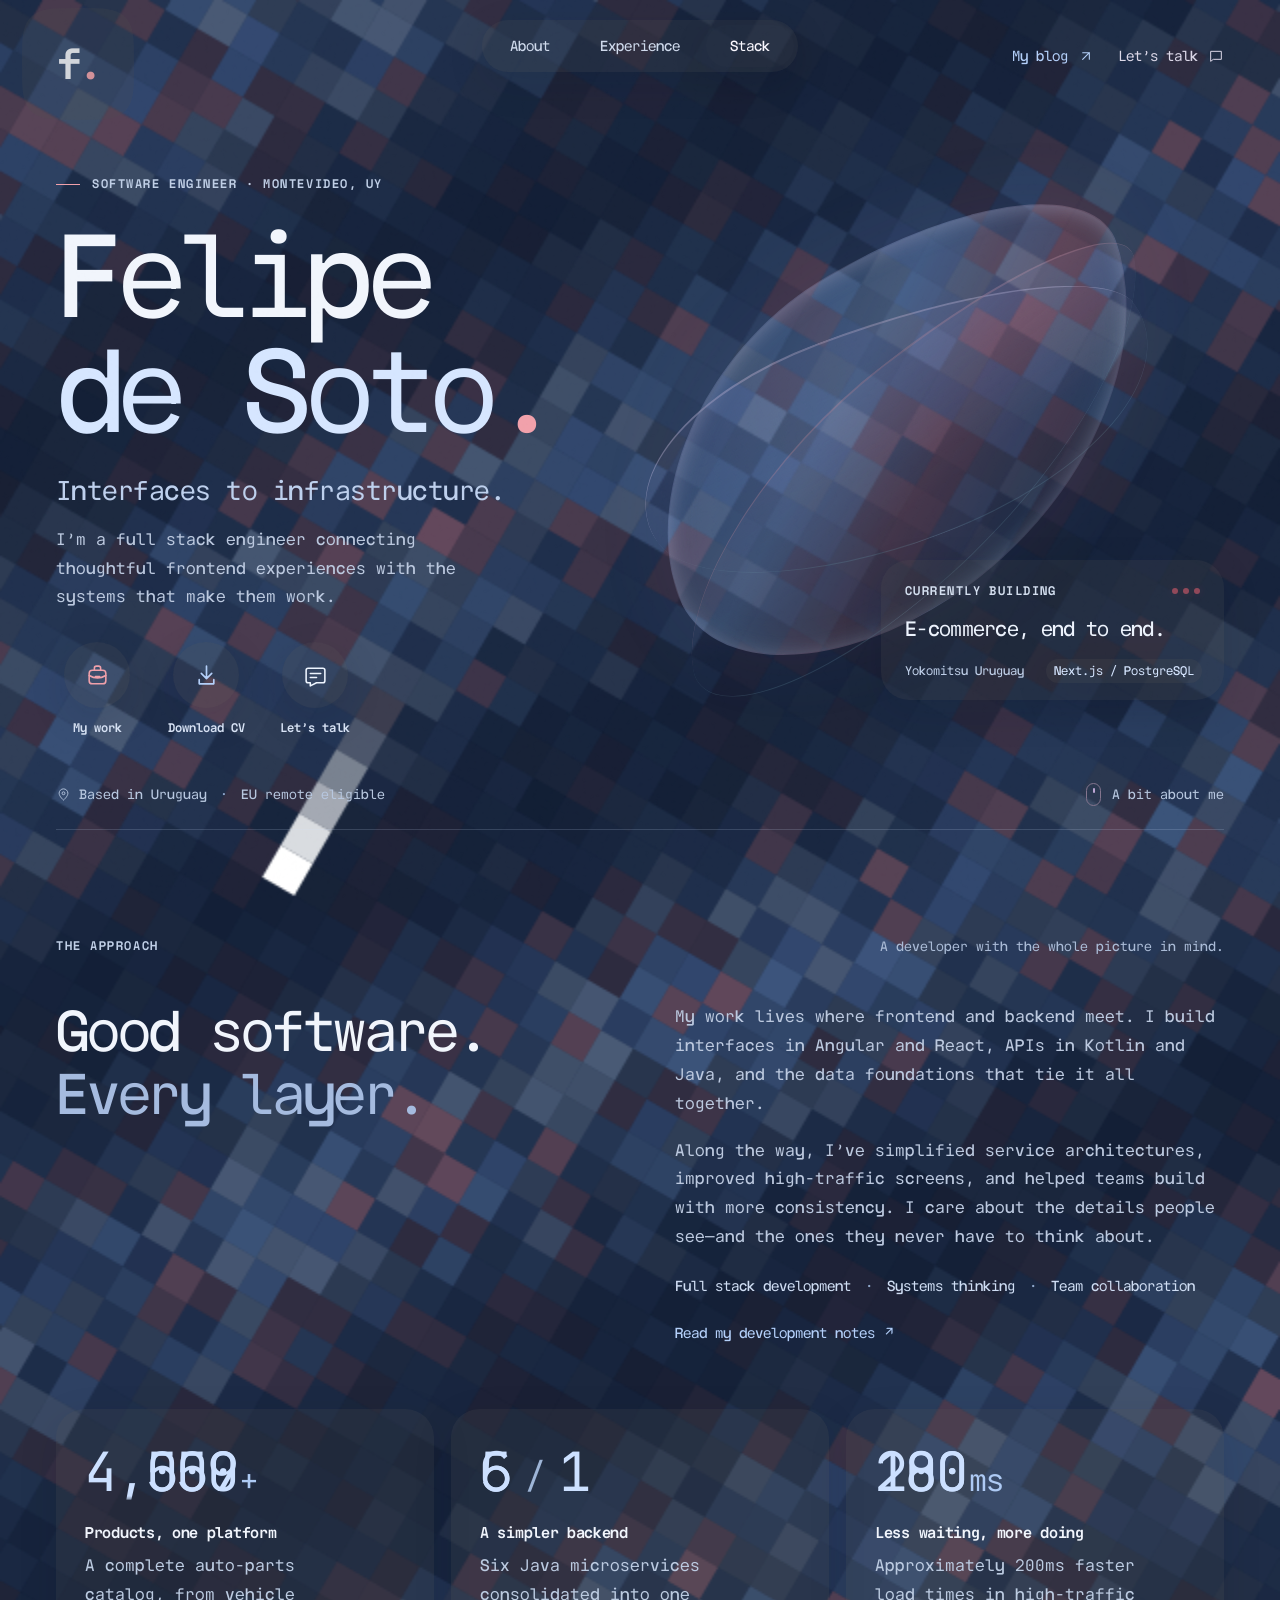
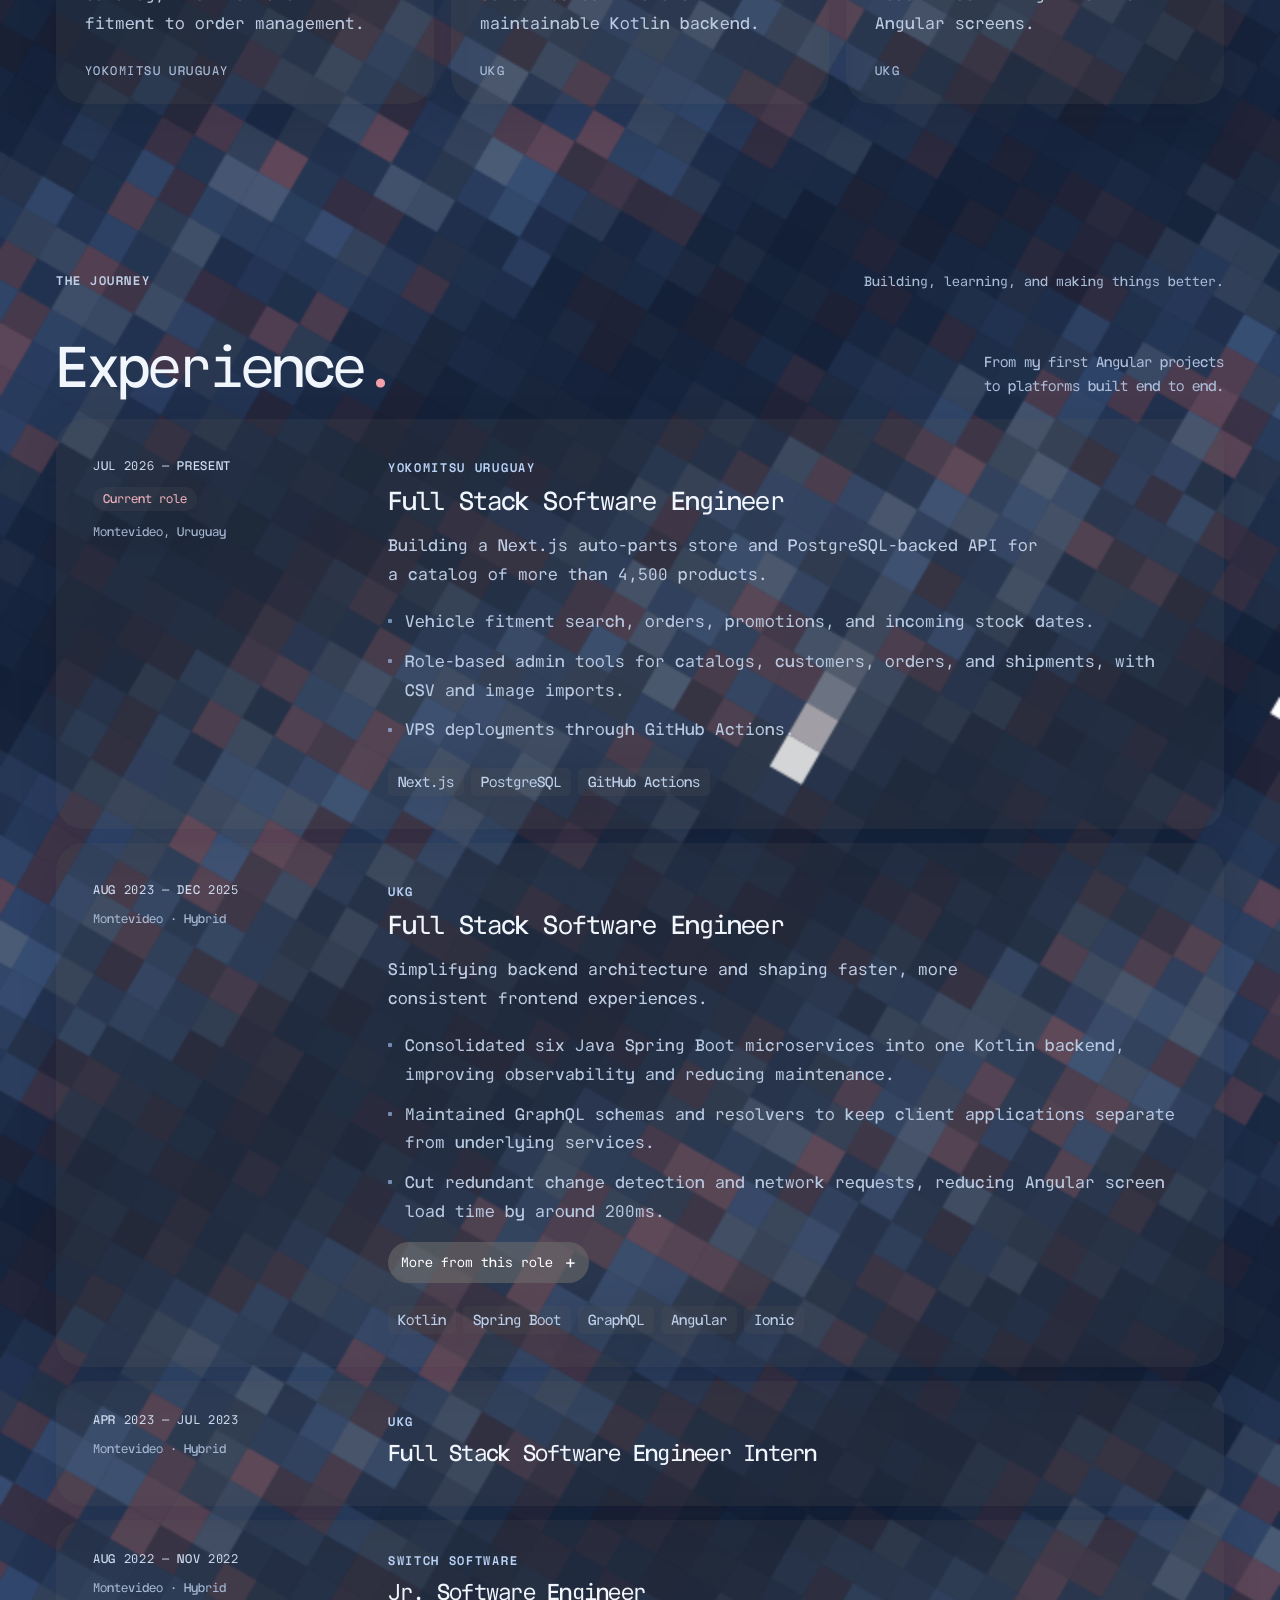
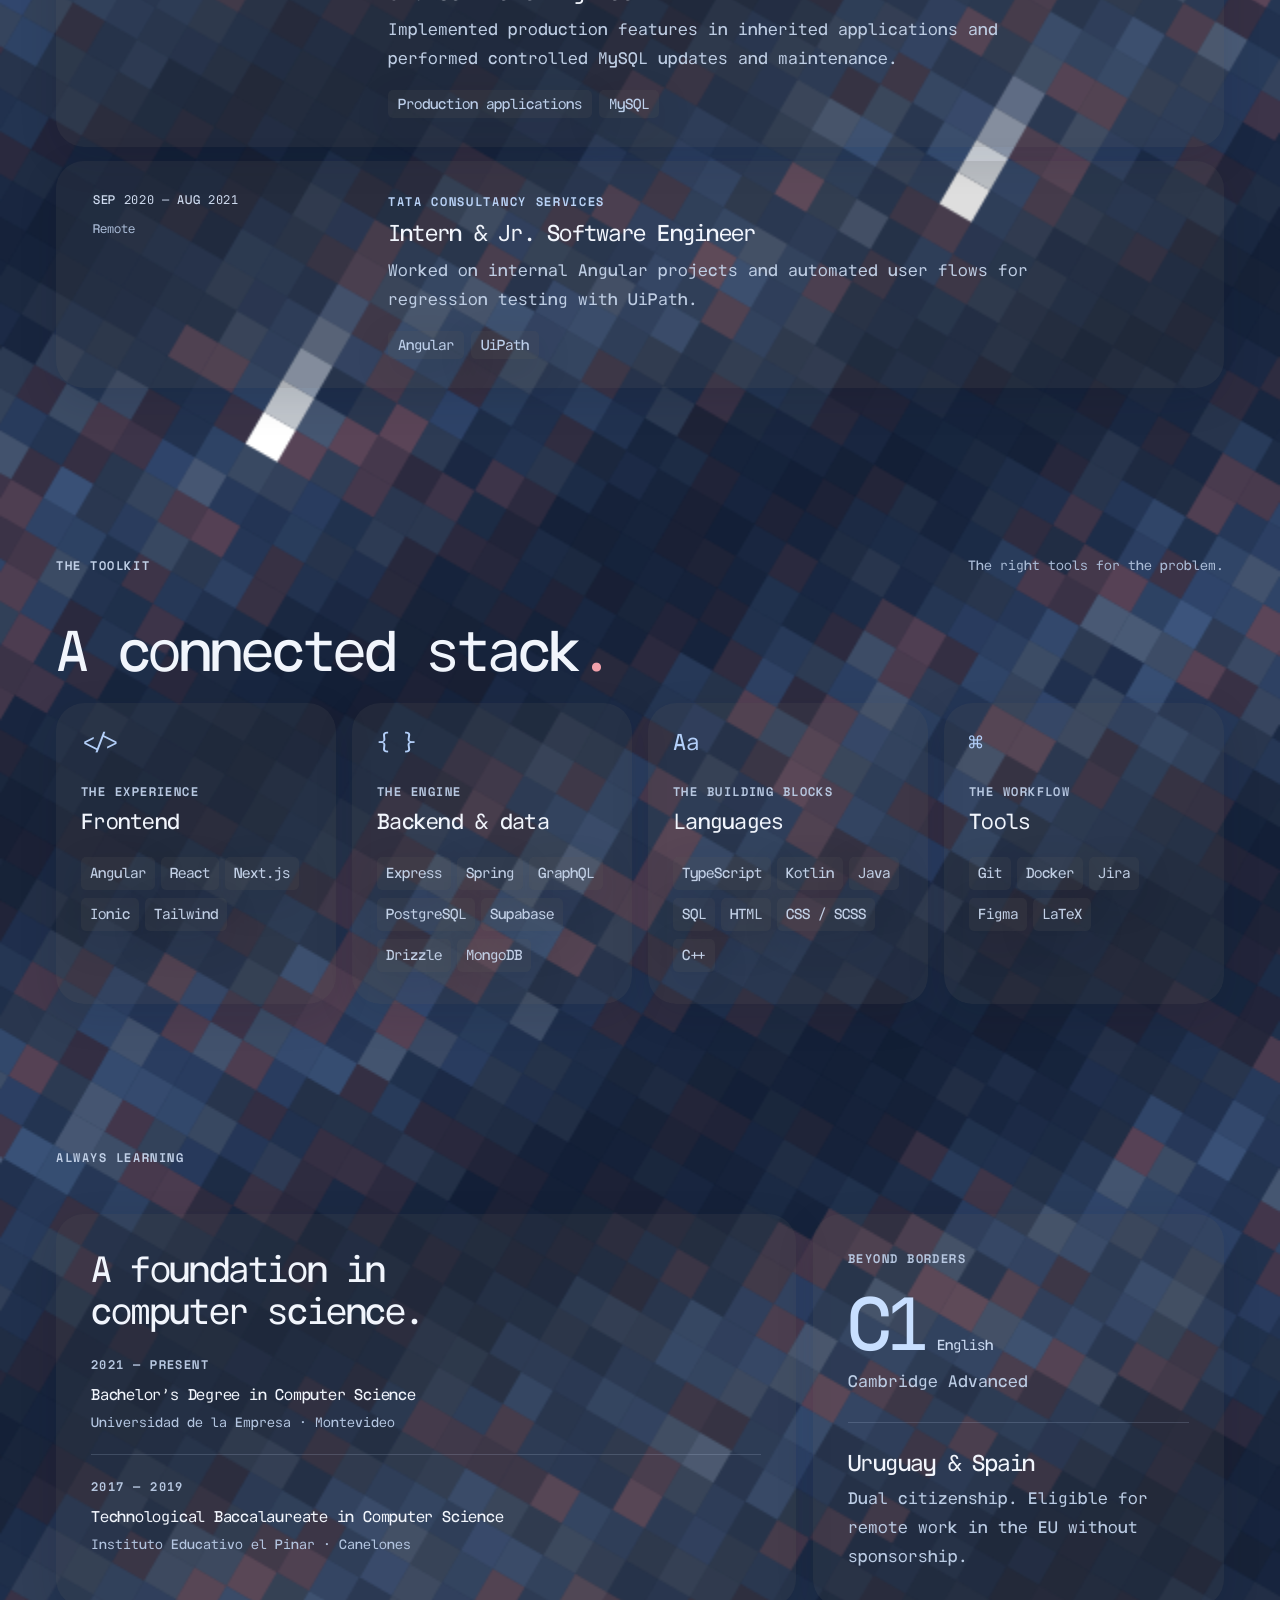
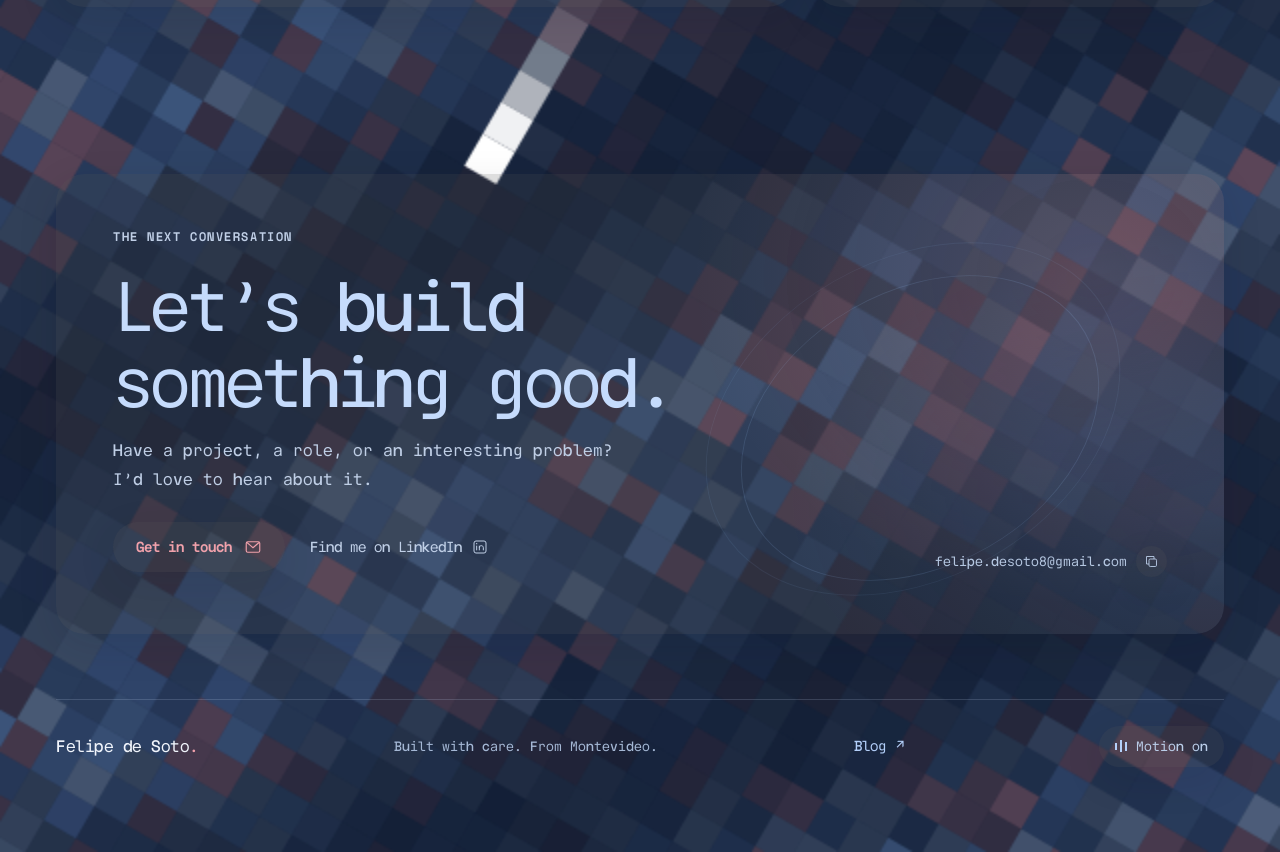
==== commit b0e8e31d: "Publish Cloudflare analytics and blog SEO improvements" ====
--- a/index.html
+++ b/index.html
@@ -17,11 +17,15 @@
       content="Interfaces to infrastructure. Explore my experience, engineering work, and technical toolkit."
     />
     <meta property="og:type" content="website" />
+    <link rel="canonical" href="https://felipedesoto.com/" />
+    <meta property="og:url" content="https://felipedesoto.com/" />
+    <meta property="og:site_name" content="Felipe de Soto" />
     <link rel="icon" type="image/svg+xml" href="./favicon.svg" />
     <link rel="preload" href="./assets/YIPMono-Regular-CXokgM-x.woff2" as="font" type="font/woff2" crossorigin />
     <title>Felipe de Soto — Full Stack Software Engineer</title>
-    <script type="module" crossorigin src="./assets/index-N3OpXnxM.js"></script>
-    <link rel="modulepreload" crossorigin href="./assets/text-morph-controller-BKh-Fvmg.js">
+    <script type="module" crossorigin src="./assets/index-CJnKHYwa.js"></script>
+    <link rel="modulepreload" crossorigin href="./assets/preload-helper-CvN2ee45.js">
+    <link rel="modulepreload" crossorigin href="./assets/glass-view-C-4juV8t.js">
     <link rel="stylesheet" crossorigin href="./assets/index-BBIHySmE.css">
   </head>
   <body>
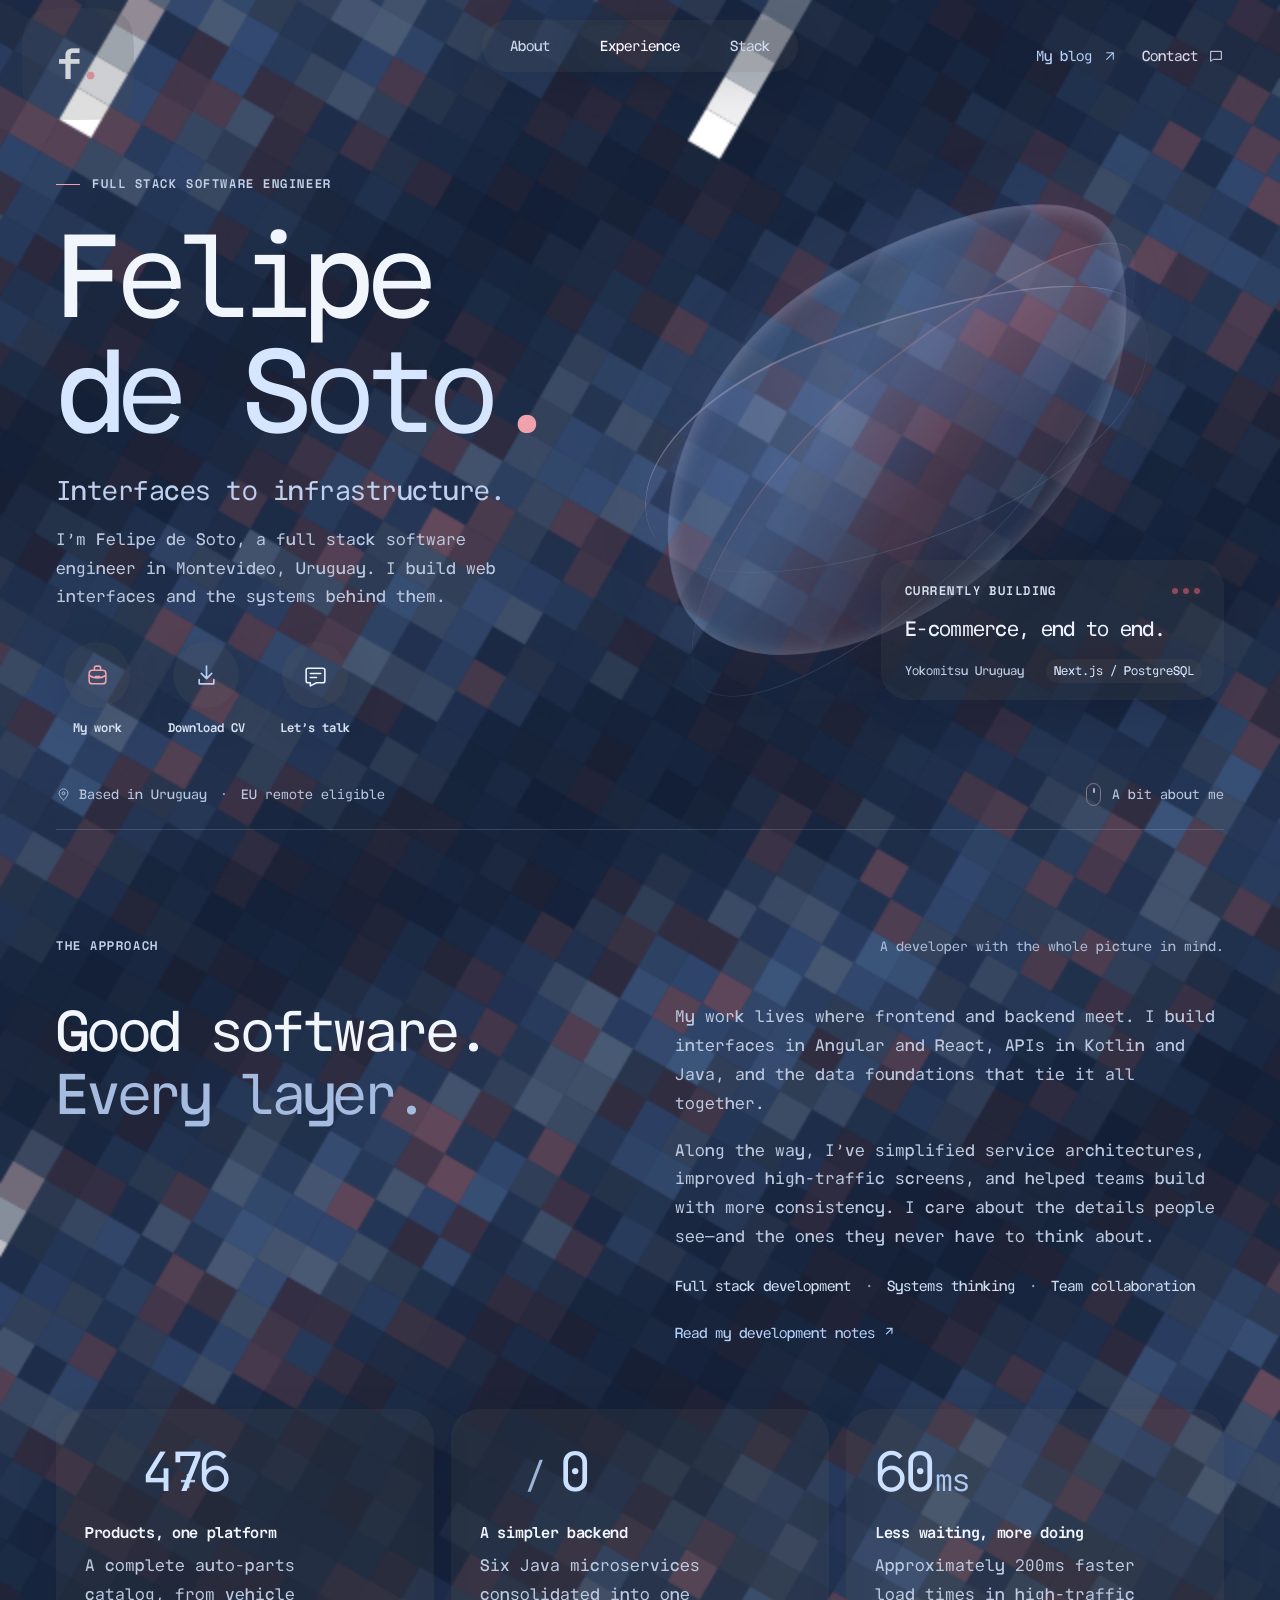
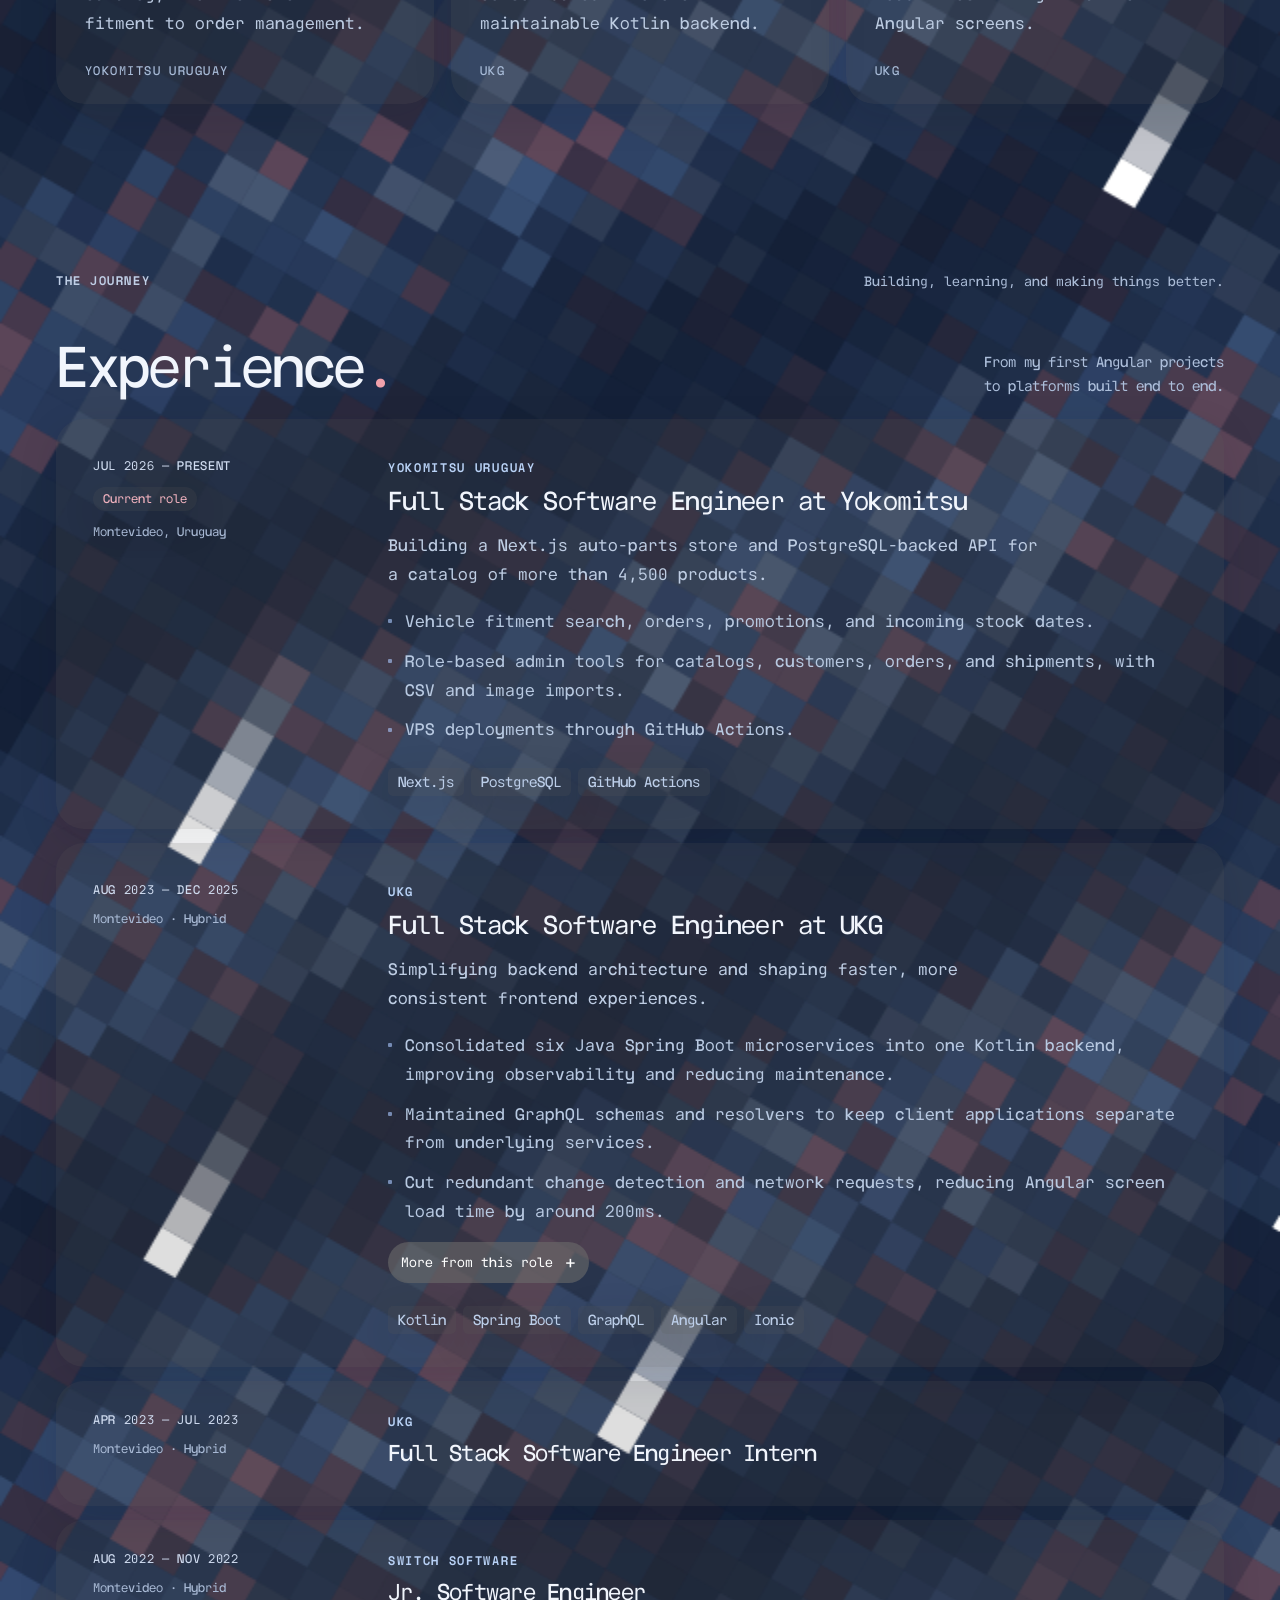
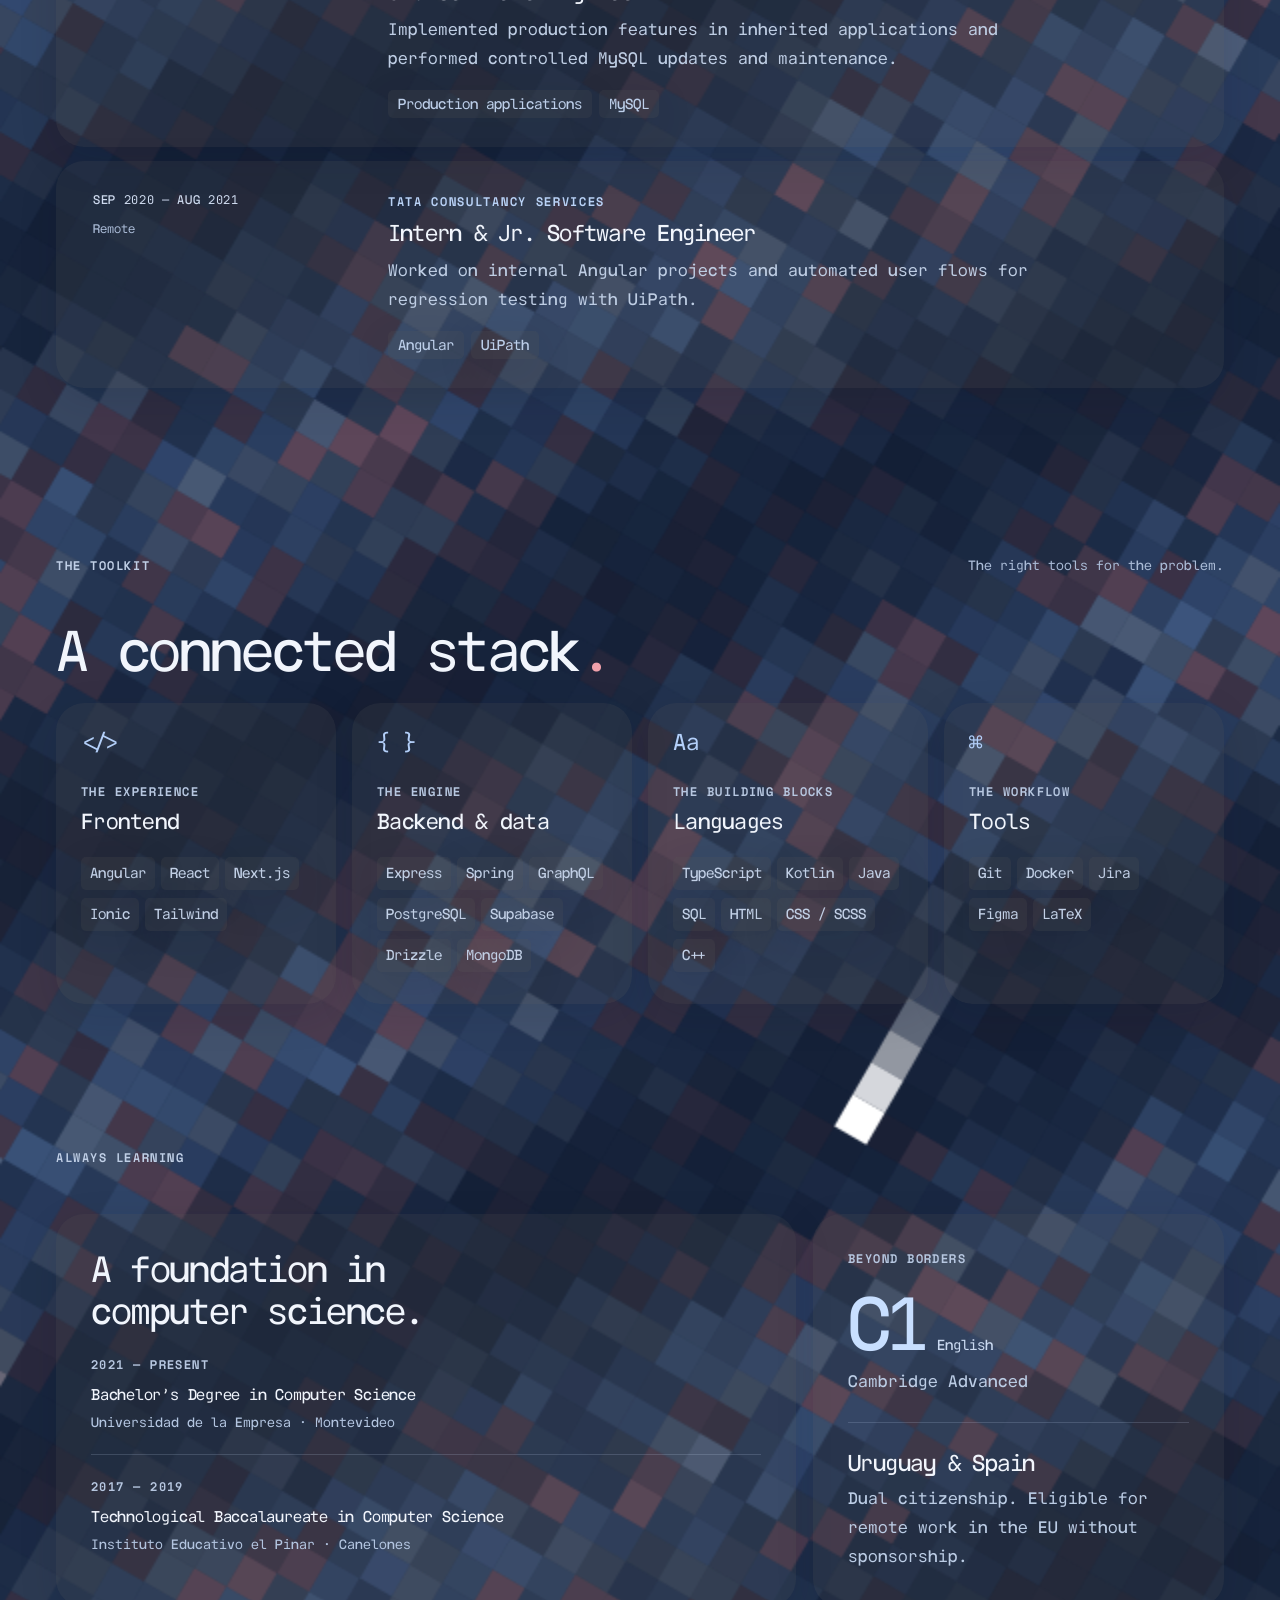
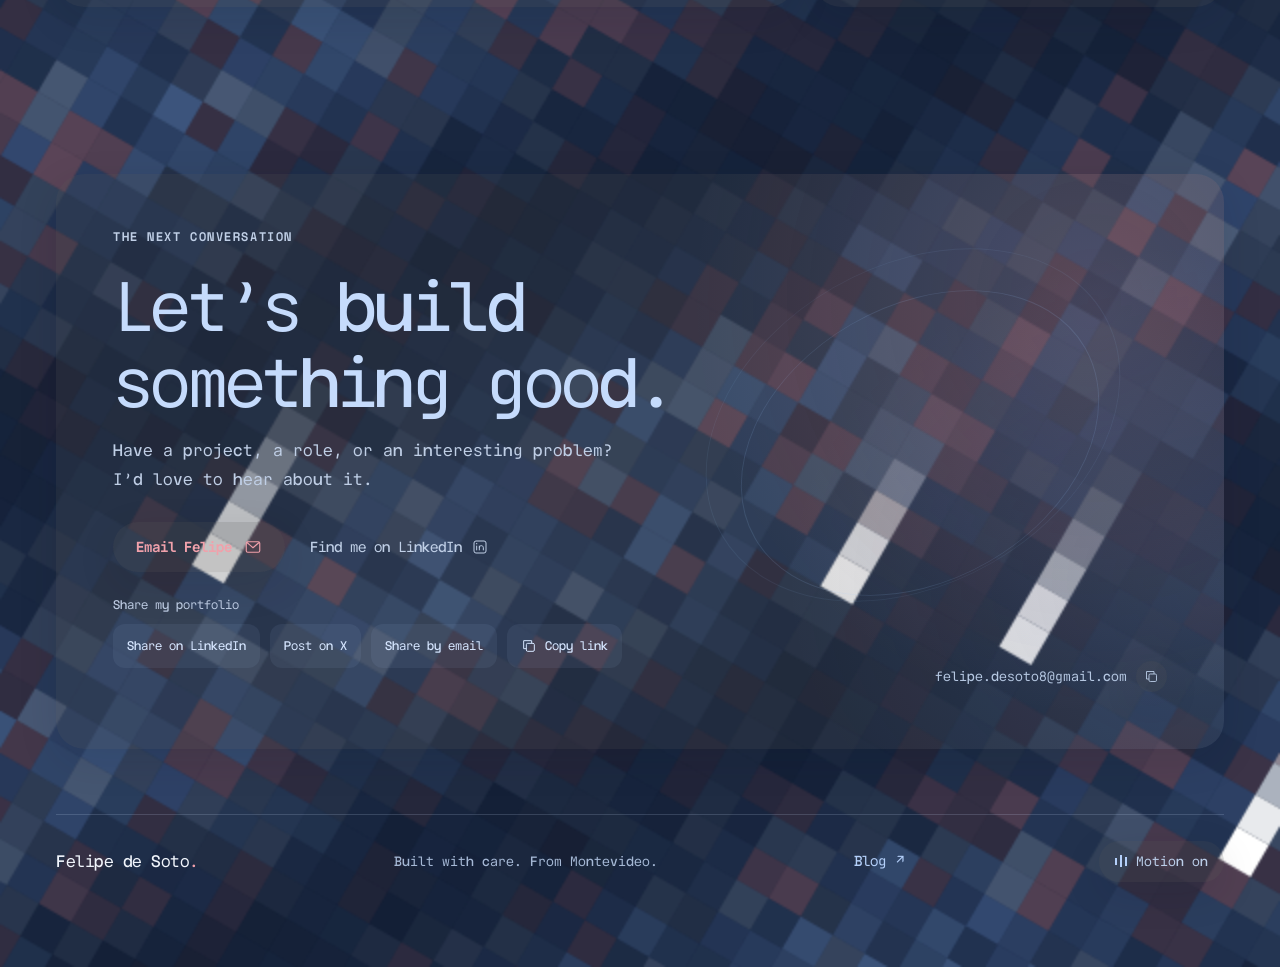
==== commit a0fb6ecb: "Publish SEO fixes and revised glass tutorial" ====
--- a/index.html
+++ b/index.html
@@ -6,7 +6,7 @@
     <meta name="theme-color" content="#101b30" />
     <meta
       name="description"
-      content="Felipe de Soto — Full Stack Software Engineer in Montevideo, Uruguay. Building thoughtful interfaces and dependable systems with Angular, React, Kotlin, and PostgreSQL."
+      content="Felipe de Soto, full stack software engineer in Uruguay. Projects, CV, Angular, React, Kotlin, PostgreSQL, and WebGL notes."
     />
     <meta
       property="og:title"
@@ -20,13 +20,18 @@
     <link rel="canonical" href="https://felipedesoto.com/" />
     <meta property="og:url" content="https://felipedesoto.com/" />
     <meta property="og:site_name" content="Felipe de Soto" />
+    <meta property="og:image" content="https://felipedesoto.com/blog-assets/liquid-glass-webgl.png" />
+    <meta property="og:image:alt" content="Liquid glass over coral and blue layers on Felipe de Soto's portfolio" />
+    <meta name="twitter:card" content="summary_large_image" />
     <link rel="icon" type="image/svg+xml" href="./favicon.svg" />
+    <link rel="apple-touch-icon" sizes="180x180" href="./apple-touch-icon.png" />
     <link rel="preload" href="./assets/YIPMono-Regular-CXokgM-x.woff2" as="font" type="font/woff2" crossorigin />
     <title>Felipe de Soto — Full Stack Software Engineer</title>
-    <script type="module" crossorigin src="./assets/index-CJnKHYwa.js"></script>
-    <link rel="modulepreload" crossorigin href="./assets/preload-helper-CvN2ee45.js">
+    <script type="module" crossorigin src="./assets/index-LbjDo-t3.js"></script>
+    <link rel="modulepreload" crossorigin href="./assets/preload-helper-DhxL1vBh.js">
     <link rel="modulepreload" crossorigin href="./assets/glass-view-C-4juV8t.js">
-    <link rel="stylesheet" crossorigin href="./assets/index-BBIHySmE.css">
+    <link rel="stylesheet" crossorigin href="./assets/preload-helper-DiWeSKb-.css">
+    <link rel="stylesheet" crossorigin href="./assets/index-_gzm5Juy.css">
   </head>
   <body>
     <a class="skip-link" href="#main">Skip to content</a>
@@ -59,7 +64,7 @@
           </svg>
         </a>
         <a class="header-contact" href="#contact">
-          Let’s talk
+          Contact
           <svg
             width="16"
             height="16"
@@ -81,13 +86,10 @@
     <main id="main">
       <section class="hero shell" id="home" aria-labelledby="hero-title">
         <div class="hero-content">
-          <div class="eyebrow hero-intro">
-            <span class="eyebrow-line"></span> SOFTWARE ENGINEER · MONTEVIDEO,
-            UY
-          </div>
-          <h1 id="hero-title" aria-label="Felipe de Soto">
-            <span class="hero-name" data-hero-split>Felipe</span
-            ><span class="hero-name name-second" data-hero-split
+          <h1 id="hero-title">
+            <span class="eyebrow hero-intro hero-heading-role"><span class="eyebrow-line" aria-hidden="true"></span>Full Stack Software Engineer</span>
+            <span class="hero-name" data-hero-split>Felipe</span>
+            <span class="hero-name name-second" data-hero-split
               >de Soto<span class="name-dot">.</span></span
             >
           </h1>
@@ -98,8 +100,8 @@
             </button>
           </p>
           <p class="hero-description" data-hero-reveal>
-            I’m a full stack engineer connecting thoughtful frontend experiences
-            with the systems that make them work.
+            I’m Felipe de Soto, a full stack software engineer in Montevideo,
+            Uruguay. I build web interfaces and the systems behind them.
           </p>
           <div class="hero-actions" data-hero-reveal>
             <a class="hero-action" href="#experience" aria-label="Explore my work">
@@ -291,7 +293,7 @@
             </div>
             <div class="career-content">
               <span class="company-label">YOKOMITSU URUGUAY</span>
-              <h3>Full Stack Software Engineer</h3>
+              <h3>Full Stack Software Engineer at Yokomitsu</h3>
               <p>
                 Building a Next.js auto-parts store and PostgreSQL-backed API
                 for a catalog of more than 4,500 products.
@@ -320,7 +322,7 @@
             </div>
             <div class="career-content">
               <span class="company-label">UKG</span>
-              <h3>Full Stack Software Engineer</h3>
+              <h3>Full Stack Software Engineer at UKG</h3>
               <p>
                 Simplifying backend architecture and shaping faster, more
                 consistent frontend experiences.
@@ -525,7 +527,7 @@
             <a
               class="button button-primary glass"
               href="mailto:felipe.desoto8@gmail.com"
-              >Get in touch
+              >Email Felipe
               <svg
                 width="18"
                 height="18"
@@ -611,6 +613,15 @@
             </button>
           </div>
           <p class="copy-status sr-only" role="status" aria-live="polite"></p>
+          <div class="share-tools" data-share-tools data-share-title="Felipe de Soto — Full Stack Software Engineer" data-share-url="https://felipedesoto.com/" role="group" aria-label="Share my portfolio">
+<span class="share-caption">Share my portfolio</span>
+<a class="share-action" href="https://www.linkedin.com/sharing/share-offsite/?url=https%3A%2F%2Ffelipedesoto.com%2F" target="_blank" rel="noopener noreferrer">Share on LinkedIn</a>
+<a class="share-action" href="https://twitter.com/intent/tweet?url=https%3A%2F%2Ffelipedesoto.com%2F&amp;text=Felipe%20de%20Soto%20%E2%80%94%20Full%20Stack%20Software%20Engineer" target="_blank" rel="noopener noreferrer">Post on X</a>
+<a class="share-action" href="mailto:?subject=Felipe%20de%20Soto%20%E2%80%94%20Full%20Stack%20Software%20Engineer&amp;body=https%3A%2F%2Ffelipedesoto.com%2F">Share by email</a>
+<button class="share-action" type="button" data-share-copy hidden><svg width="16" height="16" viewBox="0 0 24 24" fill="none" stroke="currentColor" stroke-width="1.5" aria-hidden="true"><rect x="8" y="8" width="12" height="12" rx="2"/><path d="M16 8V4H4v12h4"/></svg><span data-share-label>Copy link</span></button>
+<button class="share-action" type="button" data-share-native hidden>More sharing options ↗</button>
+<span class="share-status" data-share-status role="status" aria-live="polite" aria-atomic="true"></span>
+</div>
         </div>
       </section>
     </main>
--- a/assets/preload-helper-DiWeSKb-.css
+++ b/assets/preload-helper-DiWeSKb-.css
@@ -0,0 +1 @@
+.share-tools{flex-wrap:wrap;align-items:center;gap:10px;margin-top:24px;font-size:.75rem;line-height:1.5;display:flex}.share-caption{color:#bdcbe2;flex-basis:100%}.share-action{color:#d6e6ff;min-height:44px;font:inherit;cursor:pointer;background:#b4d0fa12;border:0;border-radius:12px;justify-content:center;align-items:center;gap:8px;padding:10px 14px;text-decoration:none;display:inline-flex}.share-action:hover{color:#fff;background:#b4d0fa22}.share-tools [hidden]{display:none}.share-action svg{flex:none}.share-status{color:#f1a1ab;flex-basis:100%;min-height:1.5em}.blog-main:has(+.blog-share){padding-bottom:24px}.blog-share{margin-bottom:24px}.blog-share .share-tools{margin-top:0}
--- a/assets/index-_gzm5Juy.css
+++ b/assets/index-_gzm5Juy.css
@@ -0,0 +1 @@
+:root{--selection-color:#f1a1ab;--selection-ink:#101b30;--glass-color-amount:.188;--glass-blur-amount:0;--glass-distortion:4;--glass-chromatic-aberration:.4;--glass-edge-highlight:0;--glass-specular:0;--glass-fresnel:0;--glass-brightness:0;--glass-saturation:0;--glass-depth:60;--glass-header-depth-scale:2;--glass-playground-depth-scale:2.5;--glass-thickness:24;--glass-refraction-index:1.45;--glass-edge-reflection:.85;--glass-reflection-blur:6;--glass-shadow-opacity:.065;--glass-shadow-spread:16;--glass-shadow-offset-y:1;--glass-blur-unit:11.4286px;--glass-blur:calc(var(--glass-blur-amount) * var(--glass-blur-unit));--glass-fallback-saturation:1.12;--glass-frost-rgb:79, 79, 79;--glass-shadow:0 12px 40px #0610241a}::selection{background-color:var(--selection-color);color:var(--selection-ink)}::target-text{background-color:var(--selection-color);color:var(--selection-ink)}.glass,.glass:before,.glass:after,.glass-render-layer,.glass-render{border:0!important}.glass{isolation:isolate;box-shadow:var(--glass-shadow);-webkit-backdrop-filter:blur(var(--glass-blur)) saturate(var(--glass-fallback-saturation));background:0 0;position:relative}.glass:before{content:"";border-radius:inherit;pointer-events:none;z-index:-1;background:rgba(var(--glass-frost-rgb), var(--glass-color-amount));position:absolute;inset:0}.glass-clear{--glass-color-amount:0}.glass.glass-webgl{-webkit-backdrop-filter:none}.glass.glass-webgl:before{background:0 0}.glass-render{opacity:1;z-index:-2!important}.glass-render-layer{z-index:-2;border-radius:inherit;pointer-events:none;position:absolute;inset:0;overflow:clip}.glass-scene{z-index:-1;pointer-events:none;position:absolute;inset:0;overflow:clip}.glass-scene>.lighting-background{z-index:0;position:absolute}.glass-scene-lens{z-index:1;pointer-events:none;position:absolute}.glass-scene-content{opacity:0;pointer-events:none;position:absolute}@font-face{font-family:YIP Mono;font-style:normal;font-weight:400;font-display:swap;src:url(./YIPMono-Regular-CXokgM-x.woff2)format("woff2")}@font-face{font-family:YIP Mono;font-style:normal;font-weight:700;font-display:swap;src:url(./YIPMono-Bold-YjQy5hGb.woff2)format("woff2")}:root{--card-perspective:1100px;--body-font:"YIP Mono", monospace;font-family:var(--body-font);color:#f1f5fc;font-synthesis:none;font-variant-ligatures:common-ligatures contextual;--muted:#bcc9df;--blue:#b4d0fa;--coral:#f1a1ab;--display:var(--body-font);--line:#cfe1ff2b;background:#101b30;font-weight:400}*{box-sizing:border-box}html{scroll-behavior:smooth;scroll-padding-top:calc(84px + env(safe-area-inset-top,0px))}body{isolation:isolate;margin:0;position:relative;overflow-x:clip}a{color:inherit;text-decoration:none}button{font:inherit;color:inherit;cursor:pointer}button,a{-webkit-tap-highlight-color:transparent}button:focus-visible,a:focus-visible,summary:focus-visible{outline:2px solid var(--blue);outline-offset:6px}svg{flex-shrink:0}button{border:0}p,h1,h2,h3{margin:0}p{font-size:1rem;line-height:1.8}section[id]{scroll-margin-top:24px}.shell{width:min(1180px,100% - 112px);margin-inline:auto}.section{padding-block:84px}.ambient{z-index:-1;pointer-events:none;background:radial-gradient(at 0 10%,#cf65722e,#0000 55%),radial-gradient(at 100% 35%,#4d87e83d,#0000 65%);position:absolute;inset:0}.lighting-background{z-index:-1;pointer-events:none;image-rendering:auto;opacity:0;width:100%;height:100%;transition:opacity .8s;position:absolute;inset:0}.lighting-background.is-ready{opacity:1}.grain{z-index:20;pointer-events:none;opacity:.012;background-image:url("data:image/svg+xml,%3Csvg viewBox='0 0 180 180' xmlns='http://www.w3.org/2000/svg'%3E%3Cfilter id='n'%3E%3CfeTurbulence type='fractalNoise' baseFrequency='.9' numOctaves='3' stitchTiles='stitch'/%3E%3C/filter%3E%3Crect width='100%25' height='100%25' opacity='.7' filter='url(%23n)'/%3E%3C/svg%3E");position:fixed;inset:0}.site-header{z-index:5;justify-content:space-between;align-items:center;height:112px;display:flex;position:relative}.wordmark{left:max(56px,50% - 590px);top:calc(42px + env(safe-area-inset-top,0px));width:44px;height:44px;font:700 2.65rem var(--display);letter-spacing:-.1em;justify-content:center;align-items:center;line-height:1;display:flex;position:fixed}.wordmark span{color:var(--coral)}.main-nav{top:calc(20px + env(safe-area-inset-top,0px));z-index:10;touch-action:pan-y;-webkit-user-select:none;user-select:none;border-radius:50px;gap:8px;width:max-content;max-width:calc(100% - 32px);padding:7px;display:flex;position:fixed;left:50%;overflow:visible;transform:translate(-50%)}.glass.nav-selection{left:var(--pill-center,51.5px);width:var(--pill-width,89px);height:var(--pill-height,40px);z-index:3;pointer-events:none;border-radius:100px;transition:left .2s cubic-bezier(.22,1.1,.3,1),width .2s cubic-bezier(.22,1.1,.3,1),height .2s cubic-bezier(.22,1.1,.3,1);position:absolute;top:50%;transform:translate(-50%,-50%)}.main-nav.is-moving .nav-selection{transition:left .42s cubic-bezier(.22,1.1,.3,1),width .15s ease-out,height .15s ease-out}.main-nav.is-dragging{cursor:grabbing}.main-nav.is-dragging .nav-selection{transition:width .13s ease-out,height .13s ease-out}.main-nav.is-dragging a{cursor:grabbing}.main-nav a{color:#cfdaec;z-index:2;border-radius:30px;padding:10px 21px;font-size:.875rem;transition:color .2s,background .2s;position:relative}.main-nav a:hover{color:#faf8ff}.main-nav a[aria-current=location]{color:#faf8ff;background:0 0}.header-actions{align-items:center;gap:24px;margin-left:auto;display:flex}.header-contact{color:#dcd8e8;white-space:nowrap;align-items:center;gap:10px;min-height:44px;font-size:.875rem;display:flex}.header-contact:hover{color:var(--coral)}.header-blog{color:var(--blue)}@media (min-width:781px) and (max-width:1000px){.main-nav a{padding-inline:12px}.header-contact{font-size:.75rem}.header-actions{gap:16px}}.hero{isolation:isolate;min-height:740px;padding-top:62px;position:relative}.hero-content{z-index:2;pointer-events:none;width:64%;position:relative}.hero-content a{pointer-events:auto}.eyebrow{letter-spacing:.13em;color:#c0cfe6;align-items:center;gap:12px;font-size:.75rem;font-weight:700;line-height:1.7;display:flex}.eyebrow-line{background:var(--coral);width:24px;height:1px}.hero h1{font-family:var(--display);letter-spacing:-.05em;margin:26px 0 25px;font-size:clamp(5.5rem,8.8vw,8rem);font-weight:400;line-height:1.015}.hero-name{width:-moz-fit-content;width:fit-content;display:block}.hero-heading-role{text-transform:uppercase;margin-bottom:26px}.hero h1:has(.hero-heading-role){margin-top:0}.name-second{color:#d6e6ff}.name-dot{color:var(--coral)}.hero-role{font-family:var(--display);letter-spacing:-.02em;font-size:1.6rem;font-weight:400;line-height:1.4}.hero-role span{color:#bed0ed}.hero-role .hero-role-morph{white-space:normal;max-width:100%}.hero-role-button{pointer-events:auto;font:inherit;letter-spacing:inherit;line-height:inherit;text-align:left;cursor:pointer;background:0 0;border:0;border-radius:6px;padding:0;display:block}.hero-role-button:focus-visible{outline-offset:6px;outline:2px solid #bed0ed}.hero-role-hint{display:none}.glass.glass-playground{clip-path:polygon(50% 0%,65.654% .121%,72.085% .483%,76.939% 1.088%,80.931% 1.941%,84.329% 3.045%,87.268% 4.408%,89.824% 6.039%,92.045% 7.955%,93.961% 10.176%,95.592% 12.732%,96.955% 15.671%,98.059% 19.069%,98.912% 23.061%,99.517% 27.915%,99.879% 34.346%,100% 50%,99.879% 65.654%,99.517% 72.085%,98.912% 76.939%,98.059% 80.931%,96.955% 84.329%,95.592% 87.268%,93.961% 89.824%,92.045% 92.045%,89.824% 93.961%,87.268% 95.592%,84.329% 96.955%,80.931% 98.059%,76.939% 98.912%,72.085% 99.517%,65.654% 99.879%,50% 100%,34.346% 99.879%,27.915% 99.517%,23.061% 98.912%,19.069% 98.059%,15.671% 96.955%,12.732% 95.592%,10.176% 93.961%,7.955% 92.045%,6.039% 89.824%,4.408% 87.268%,3.045% 84.329%,1.941% 80.931%,1.088% 76.939%,.483% 72.085%,.121% 65.654%,0% 50%,.121% 34.346%,.483% 27.915%,1.088% 23.061%,1.941% 19.069%,3.045% 15.671%,4.408% 12.732%,6.039% 10.176%,7.955% 7.955%,10.176% 6.039%,12.732% 4.408%,15.671% 3.045%,19.069% 1.941%,23.061% 1.088%,27.915% .483%,34.346% .121%);left:max(22px,50% - 624px);top:calc(8px + env(safe-area-inset-top,0px));z-index:30;touch-action:none;-webkit-user-select:none;user-select:none;cursor:grab;border-radius:20%;place-items:center;width:112px;height:112px;padding:0;display:grid;position:fixed}.glass-playground.is-dragging{cursor:grabbing}.glass-playground:focus,.glass-playground:focus-visible{outline:none}@media (max-width:780px){.glass.glass-playground{width:84px;height:84px;left:8px;top:calc(14px + env(safe-area-inset-top,0px))}.wordmark{left:28px;top:calc(34px + env(safe-area-inset-top,0px))}}.hero-description{color:var(--muted);max-width:440px;margin-top:16px;font-size:1rem;line-height:1.8}.hero-actions{align-items:center;gap:27px;margin-top:30px;display:flex}.hero-action{color:#dbe6f8;justify-items:center;gap:12px;min-width:82px;font-size:.75rem;font-weight:700;display:grid}.action-orb{color:#eef5ff;border-radius:100px;place-items:center;width:66px;height:66px;transition:transform .25s;display:grid}.action-orb-coral{color:var(--coral)}.action-orb-blue{color:var(--blue)}.hero-action:hover .action-orb{transform:translateY(-4px)}.button{border-radius:100px;justify-content:center;align-items:center;gap:12px;min-height:50px;padding:13px 23px;font-size:.875rem;font-weight:700;transition:box-shadow .25s,background .25s,transform .25s;display:inline-flex;position:relative}.button:hover{transform:translateY(-2px)}.button-primary{color:var(--coral)}.hero-art{z-index:2;pointer-events:none;width:780px;height:710px;position:absolute;top:-30px;right:-40px}.hero-art canvas{opacity:0;width:100%;height:100%;transition:opacity 1.2s;display:block}.hero-art canvas.is-ready{opacity:1}.ribbon-fallback{opacity:.55;background:linear-gradient(145deg,#6499e535 4%,#92b7f075 38%,#ea8fa145 58%,#5371a620 82%);border:1px solid #cfc0e743;border-radius:46% 54% 55% 45%/58% 34% 66% 42%;transition:opacity .8s;position:absolute;inset:25% 12% 27% 19%;transform:rotate(-30deg)skew(-12deg);box-shadow:inset 0 3px 17px #e2d1f580,inset 0 -4px 27px #80b3c552,0 0 85px #9783c224}.ribbon-fallback:before,.ribbon-fallback:after{content:"";border-radius:inherit;background:linear-gradient(#d5bff724,#0000 65%);border-top:2px solid #e5d6f894;border-bottom:1px solid #8fc9d74d;position:absolute;inset:62px -13px;transform:rotate(9deg)skew(25deg)}.ribbon-fallback:after{border-top-color:#dba2b582;inset:105px -8px 18px;transform:rotate(-8deg)skew(-20deg)}.hero-art.has-gpu .ribbon-fallback{opacity:0}.current-card{z-index:3;border-radius:28px;width:343px;padding:21px 24px;position:absolute;top:448px;right:0}.current-card-top{justify-content:space-between;align-items:center;display:flex}.mini-label{letter-spacing:.12em;color:#b7c7e0;font-size:.75rem;font-weight:700;line-height:1.7}.build-dots{flex-shrink:0;align-items:center;gap:5px;height:18px;margin-left:12px;display:inline-flex}.build-dots i{opacity:.5;background:#ff6575;border-radius:50%;width:6px;height:6px;animation:1.8s ease-in-out infinite build-dot-pulse;box-shadow:0 0 9px #ff657545}.build-dots i:nth-child(2){animation-delay:.18s}.build-dots i:nth-child(3){animation-delay:.36s}@keyframes build-dot-pulse{0%,65%,to{opacity:.45;transform:translateY(0)scale(.85)}28%,36%{opacity:1;transform:translateY(-2px)scale(1.1)}}.build-shimmer{--shimmer-color:#d4dfef;max-width:100%;color:var(--shimmer-color);display:inline-block}.build-shimmer-title{--shimmer-color:#edf3fd}@supports ((-webkit-background-clip:text) or (background-clip:text)){.build-shimmer{color:#0000;background-image:linear-gradient(100deg, var(--shimmer-color) 0%, var(--shimmer-color) 42%, #fff 50%, var(--shimmer-color) 58%, var(--shimmer-color) 100%);background-position:100% 0;background-size:250% 100%;-webkit-background-clip:text;background-clip:text;animation:4.4s linear infinite build-text-shimmer}}@keyframes build-text-shimmer{0%,10%{background-position:100% 0}80%,to{background-position:0 0}}.motion-off .build-shimmer{color:var(--shimmer-color);background:0 0;animation:none}.motion-off .build-dots i{opacity:.85;animation:none;transform:none}@media (prefers-reduced-motion:reduce){.build-shimmer{color:var(--shimmer-color);background:0 0;animation:none}.build-dots i{opacity:.85;animation:none;transform:none}}@media (forced-colors:active){.build-shimmer{color:canvastext;background:0 0;animation:none}}.current-card>p{font-family:var(--display);letter-spacing:-.035em;color:#edf3fd;margin-top:10px;font-size:1.25rem}.current-card-bottom{color:#c0d0e9;justify-content:space-between;gap:10px;margin-top:16px;font-size:.75rem;display:flex}.current-card-bottom>span:last-child{color:#d6e6ff;border-radius:100px;margin:-4px -2px;padding:4px 8px}.hero-bottom{border-bottom:1px solid var(--line);color:#b7c7df;justify-content:space-between;align-items:center;width:100%;padding:23px 0;font-size:.75rem;display:flex;position:absolute;bottom:22px}.location{align-items:center;gap:8px;display:flex}.divider-dot{color:#91a9cd;margin:0 5px}.scroll-link{align-items:center;gap:11px;display:flex}.scroll-link:hover{color:#e9f2ff}.scroll-icon{border:1px solid #84758e;border-radius:9px;width:15px;height:23px;position:relative}.scroll-icon:after{content:"";background:#bda6d4;border-radius:2px;width:2px;height:5px;position:absolute;top:4px;left:6px}.section-heading{justify-content:space-between;align-items:center;margin-bottom:45px;display:flex}.section-note{color:#aabbd6;font-size:.8125rem}.display-heading{font-family:var(--display);letter-spacing:-.04em;font-size:clamp(2.8rem,4.3vw,4rem);font-weight:400;line-height:1.13}.muted-text{color:#a5bbdf}.about-grid{grid-template-columns:1fr 1fr;gap:70px;display:grid}.about-copy{color:var(--muted);padding-top:2px}.about-copy p+p{margin-top:18px}.about-tags{flex-wrap:wrap;gap:14px;margin-top:25px;display:flex}.portfolio-blog-link{min-height:44px;color:var(--blue);align-items:center;gap:10px;font-size:.875rem;display:inline-flex}.about-copy .portfolio-blog-link{margin-top:16px}.portfolio-blog-link:hover{color:var(--coral)}.about-tags span{color:#cfddf3;font-size:.75rem}.about-tags span+span:before{content:"·";color:#91a9cd;margin-right:14px}.impact-grid{grid-template-columns:repeat(3,1fr);gap:17px;margin-top:54px;display:grid}.impact-card{border-radius:28px;padding:31px 29px 25px;transition:border-color .3s,background .3s;position:relative;overflow:hidden}.metric{font-family:var(--display);letter-spacing:-.03em;color:#cce0ff;margin-bottom:19px;font-size:3.35rem;font-weight:400;line-height:1.2}.metric-suffix{letter-spacing:-.04em;color:#aecaf4;margin-left:3px;font-size:1.9rem}.metric-separator{color:#9eb5d7;vertical-align:middle;padding:0 15px;font-size:2.1rem;display:inline-block}.impact-card h3{letter-spacing:-.02em;margin-bottom:9px;font-size:.9375rem;font-weight:700}.impact-card p{color:#bccbe1;max-width:285px;font-size:.875rem;line-height:1.8}.metric-source{letter-spacing:.12em;color:#a8bbd7;margin-top:24px;font-size:.75rem;display:block}.section-title-row{justify-content:space-between;align-items:flex-end;gap:25px;margin-bottom:20px;display:flex}.section-title-row>p{color:#adbfdb;font-size:.875rem;line-height:1.7}.title-dot{color:var(--coral)}.experience-section{position:relative}.timeline{flex-direction:column;gap:14px;display:flex}.career-card{border-radius:28px;grid-template-columns:260px 1fr;gap:35px;padding:37px 37px 33px;display:grid;position:relative}.career-meta{flex-direction:column;align-items:flex-start;gap:13px;padding-top:2px;display:flex}.career-date{letter-spacing:.055em;color:#cfdbef;font-size:.75rem}.career-place{color:#a9bad5;font-size:.75rem}.role-badge{color:#f1b2be;border-radius:100px;padding:4px 10px;font-size:.75rem}.company-label{letter-spacing:.14em;color:#b9d2f6;font-size:.75rem;font-weight:700}.career-content h3{font-family:var(--display);letter-spacing:-.035em;margin:8px 0 14px;font-size:1.55rem;font-weight:400;line-height:1.35}.career-content>p{color:#bfcee4;max-width:650px;font-size:.9375rem;line-height:1.8}.achievement-list{color:#b8c9e1;flex-direction:column;gap:11px;margin:18px 0 0;padding:0;font-size:.875rem;line-height:1.8;list-style:none;display:flex}.achievement-list li{padding-left:17px;position:relative}.achievement-list li:before{content:"";background:#abcaff99;border-radius:1px;width:4px;height:4px;position:absolute;top:.7em;left:0}.tech-tags{flex-wrap:wrap;gap:7px;margin-top:23px;display:flex}.tech-tags>span{color:#bdcfea;border-radius:5px;padding:5px 10px;font-size:.75rem}.career-details{margin-top:15px}.career-details summary{cursor:pointer;color:#fff;background:#6b6b6b99;border:0;border-radius:30px;align-items:center;gap:12px;padding:8px 13px;font-size:.8125rem;list-style:none;transition:background-color .2s;display:inline-flex}.career-details summary:hover,.career-details summary:focus-visible{background:#73737399}.career-details summary::-webkit-details-marker{display:none}.career-details-content{display:flow-root;overflow:hidden}.details-plus{font-size:1.15rem;font-weight:400;transition:transform .2s}.career-details[open]:not([data-expanded=false]) .details-plus{transform:rotate(45deg)}.compact-career{padding-block:29px}.compact-career h3{margin-bottom:9px;font-size:1.35rem}.compact-career .career-content>p{font-size:.875rem}.compact-career .tech-tags{margin-top:16px}.stack-grid{grid-template-columns:repeat(4,1fr);gap:16px;display:grid}.stack-card{border-radius:28px;padding:28px 25px 32px;position:relative;overflow:hidden}.stack-symbol{font-family:var(--display);color:#b4d0fa;margin-bottom:27px;font-size:1.4rem;line-height:1;display:block}.stack-card h3{font-family:var(--display);letter-spacing:-.035em;margin-top:5px;margin-bottom:22px;font-size:1.3rem;font-weight:400}.stack-card .mini-label{font-size:.75rem}.stack-tags{flex-wrap:wrap;gap:8px 6px;display:flex}.stack-tags>span{color:#c2d0e6;border-radius:5px;padding:6px 9px;font-size:.75rem;line-height:1.5;transition:color .2s}.stack-tags>span:hover{color:#e3eeff}.education-section{padding-top:60px}.education-grid{grid-template-columns:1.8fr 1fr;gap:17px;display:grid}.education-main,.education-aside{border-radius:28px;padding:35px}.education-main h2{font-family:var(--display);letter-spacing:-.04em;margin-bottom:20px;font-size:2.2rem;font-weight:400;line-height:1.2}.education-item+.education-item{border-top:1px solid var(--line);margin-top:20px;padding-top:20px}.education-item h3{letter-spacing:-.015em;margin:7px 0 4px;font-size:.9375rem;font-weight:400;line-height:1.6}.education-item p{color:#b3c5e0;font-size:.8125rem}.education-aside{flex-direction:column;justify-content:center;display:flex}.language-mark{font-family:var(--display);letter-spacing:-.07em;color:#c8dfff;margin:20px 0 0;font-size:4.5rem;line-height:1}.language-mark span{font-family:var(--body-font);color:#cbdaf1;letter-spacing:0;margin-left:13px;font-size:.875rem}.education-aside>p{color:#bccde5;margin-top:7px;font-size:.875rem;line-height:1.8}.education-divider{background:var(--line);height:1px;margin:25px 0}.education-aside h3{font-family:var(--display);letter-spacing:-.025em;font-size:1.4rem;font-weight:400}.contact-section{padding-bottom:50px}.contact-panel{border-radius:28px;min-height:460px;padding:53px 57px;position:relative;overflow:hidden}.contact-panel .eyebrow{z-index:1;position:relative}.contact-panel h2{z-index:1;margin:23px 0 16px;font-size:clamp(3.2rem,5.2vw,4.5rem);position:relative}.contact-panel h2>span{color:#c5dbfc}.contact-panel>p{color:#c0cfe6;font-size:.9375rem;line-height:1.8;position:relative}.contact-actions{align-items:center;gap:25px;margin-top:28px;display:flex;position:relative}.text-link{color:#c1d0e7;align-items:center;gap:10px;padding-block:14px;font-size:.875rem;display:inline-flex}.text-link:hover{color:#edf4ff}.contact-glow{pointer-events:none;background:radial-gradient(at 60% 30%,#e798ab24,#0000 52%),radial-gradient(at 75% 65%,#729fe824,#0000 46%);position:absolute;inset:-20% -20% -20% 42%}.contact-glow:before,.contact-glow:after{content:"";border:1px solid #9ec6ff22;border-radius:50%;width:380px;height:380px;position:absolute;top:24%;left:20%;transform:rotate(-30deg)scaleY(.72)}.contact-glow:after{border-color:#9ec6ff14;width:440px;height:440px;top:18%;left:16%}.email-row{color:#b5c7e1;z-index:2;align-items:center;gap:9px;font-size:.75rem;display:flex;position:absolute;bottom:57px;right:57px}.copy-email{border-radius:50%;padding:8px;display:flex}.copy-email:hover,.email-row a:hover{color:#e0edff}.site-footer{border-top:1px solid var(--line);justify-content:space-between;align-items:center;gap:25px;min-height:108px;margin-top:15px;padding-block:24px 84px;display:flex}.footer-name{font-family:var(--display);letter-spacing:-.03em;font-size:1rem;font-weight:400}.footer-name span{color:#f1a1ab}.footer-note{color:#a5b8d5;font-size:.75rem}#motion-toggle{color:#bbcee9;border-radius:30px;align-items:center;gap:9px;padding:12px 16px;font-size:.75rem;display:flex}.motion-bars{align-items:center;gap:3px;height:13px;display:flex}.motion-bars i{background:#b4d0fa;width:2px;height:7px;display:block}.motion-bars i:nth-child(2){height:12px}.motion-bars i:nth-child(3){height:9px}#motion-toggle[aria-pressed=true] .motion-bars i{height:3px}.skip-link{z-index:30;color:#101b30;background:#d4e5ff;border-radius:5px;padding:12px 20px;position:fixed;top:-100px;left:20px}.skip-link:focus{top:12px}.sr-only{clip:rect(0, 0, 0, 0);white-space:nowrap;border:0;width:1px;height:1px;margin:-1px;padding:0;overflow:hidden;position:absolute!important}.motion-off{scroll-behavior:auto}.motion-off *{transition:none!important}.glass.card-hover-surface{transform-origin:50%;transform:perspective(var(--card-perspective)) translateY(var(--card-hover-lift,0px)) rotateX(var(--card-tilt-x,0deg)) rotateY(var(--card-tilt-y,0deg)) scale(var(--card-hover-scale,1))}.glass.card-hover-surface.is-tilting{will-change:transform}.motion-off .glass.card-hover-surface{transform:none}@media (prefers-reduced-motion:reduce){.glass.card-hover-surface{transform:none}}@media (min-width:1600px){.hero-art{right:-90px}.hero h1{font-size:8rem}}@media (max-width:1100px){.shell{width:calc(100% - 72px)}.hero{min-height:720px}.hero-art{opacity:.58;width:630px;right:-30px}.current-card{width:310px;top:475px}.about-grid{gap:40px}.career-card{grid-template-columns:205px 1fr;gap:24px;padding:30px}.stack-grid{grid-template-columns:repeat(2,1fr)}.stack-card{padding:28px}.email-row{margin-top:25px;position:relative;bottom:auto;right:auto}.contact-panel{padding:45px}.hero-role{font-size:1.4rem}.hero-description{max-width:390px}}@media (max-width:780px){.shell{width:calc(100% - 44px)}.site-header{height:auto;min-height:calc(98px + env(safe-area-inset-top,0px));padding-top:calc(22px + env(safe-area-inset-top,0px));padding-bottom:4px}.main-nav{top:auto;bottom:calc(14px + env(safe-area-inset-bottom,0px));gap:0;padding:4px}.main-nav a{padding:9px 13px;font-size:.75rem}.header-contact{font-size:.75rem}.header-contact svg{display:none}.header-blog svg{display:block}.header-actions{gap:16px}.wordmark{font-size:2.25rem}.hero{min-height:840px;padding-top:59px}.hero-content{width:100%}.hero h1{font-size:6.2rem}.hero-art{opacity:.42;width:520px;height:600px;top:50px;right:0}.hero-description{max-width:380px}.hero-role{font-size:1.4rem}.current-card{width:325px;top:auto;bottom:114px;right:0}.hero-bottom{gap:15px;font-size:.75rem;bottom:13px}.location{flex-wrap:wrap;gap:6px}.scroll-link{white-space:nowrap}.hero-bottom .divider-dot{margin:0 1px}.section{padding-block:59px}.section-heading{margin-bottom:32px}.section-note{display:none}.about-grid{grid-template-columns:1fr;gap:18px}.about-copy p{font-size:.9375rem}.impact-grid{gap:10px;margin-top:34px}.impact-card{padding:24px 18px}.metric{font-size:2.5rem}.metric-suffix{font-size:1.3rem}.impact-card h3{font-size:.8125rem;line-height:1.5}.impact-card p{font-size:.8125rem}.metric-source{font-size:.75rem}.career-card{grid-template-columns:1fr;gap:18px;padding:26px}.career-meta{flex-flow:wrap;align-items:center;gap:10px 17px}.career-place{margin-left:auto}.career-content h3{font-size:1.4rem}.career-date,.career-meta .role-badge{font-size:.75rem}.section-title-row>p{display:none}.section-title-row{margin-bottom:16px}.education-grid{grid-template-columns:1fr 1fr}.education-main,.education-aside{padding:27px}.education-main h2{font-size:1.9rem}.contact-panel{padding:36px}.contact-panel h2{font-size:3.3rem}.footer-note{display:none}.education-item h3{font-size:.875rem}.education-item p{font-size:.75rem}.contact-actions{gap:18px}.text-link{font-size:.8125rem}}@media (max-width:540px){.shell{width:calc(100% - 40px)}.site-header{height:76px}.main-nav a{padding:9px 10px}.header-contact{display:none}.hero{min-height:838px;padding-top:28px}.hero .eyebrow{letter-spacing:.09em;gap:8px;font-size:.75rem}.hero h1{letter-spacing:-.05em;margin-top:22px;margin-bottom:20px;font-size:clamp(4.8rem,19vw,6.4rem)}.hero-art{opacity:.35;width:100%;height:530px;top:175px;right:0}.hero-role{font-size:1.25rem}.hero-description{max-width:320px;font-size:.9375rem}.hero-actions{grid-template-columns:repeat(3,minmax(0,1fr));gap:22px;width:min(100%,300px);margin-top:25px;display:grid}.hero-action{min-width:0}.button{min-height:48px;padding:13px 16px;font-size:.8125rem}.button svg{width:15px}.current-card{width:100%;padding:20px 21px;bottom:122px;right:0}.current-card>p{font-size:1.2rem}.current-card-bottom{font-size:.75rem}.hero-bottom{flex-direction:column;align-items:flex-start;gap:16px;padding:20px 0;font-size:.75rem;bottom:0}.scroll-icon{width:12px;height:19px}.scroll-icon:after{left:4.5px}.scroll-link{gap:8px}.section{padding-block:49px}.section-heading .eyebrow{font-size:.75rem}.display-heading{font-size:clamp(2rem,9.5vw,2.8rem)}.about-copy p{font-size:.9375rem}.about-tags{gap:10px 14px}.about-tags span{font-size:.75rem}.impact-grid{grid-template-columns:1fr}.impact-card{grid-template-columns:100px 1fr;gap:6px 20px;padding:24px;display:grid}.metric{grid-area:1/1/4;align-self:center;margin:0;font-size:2.5rem}.metric-suffix{font-size:1.25rem}.metric-separator{padding:0 8px;font-size:1.5rem}.impact-card h3{grid-column:2;font-size:.9375rem}.impact-card p{grid-column:2;font-size:.8125rem}.metric-source{grid-column:2;margin-top:4px;font-size:.75rem}.career-card{gap:16px;padding:24px 21px}.career-meta{gap:10px 12px}.career-place,.career-date{font-size:.75rem}.role-badge{padding:3px 7px}.career-meta .role-badge+.career-place{width:100%;margin-left:0}.company-label{font-size:.75rem}.career-content h3{font-size:1.3rem}.career-content>p{font-size:.875rem}.achievement-list{gap:9px;font-size:.8125rem}.compact-career h3{font-size:1.25rem}.stack-grid{gap:12px}.stack-card{padding:23px 19px}.stack-card h3{font-size:1.15rem}.stack-card .mini-label{letter-spacing:.06em;font-size:.75rem}.stack-symbol{margin-bottom:21px}.stack-tags{gap:6px}.stack-tags>span{padding:5px 7px;font-size:.75rem}.education-grid{grid-template-columns:1fr}.education-main,.education-aside{padding:27px}.education-main h2{font-size:2rem}.education-aside{display:block}.language-mark{margin-top:16px;font-size:3.7rem}.education-aside h3{font-size:1.3rem}.contact-section{padding-bottom:32px}.contact-panel{border-radius:22px;padding:31px 24px}.contact-panel .eyebrow{letter-spacing:.07em;font-size:.75rem}.contact-panel h2{font-size:clamp(2.45rem,10.1vw,3.2rem)}.contact-panel>p{font-size:.875rem}.contact-actions{flex-direction:column;align-items:flex-start;gap:5px;margin-top:24px}.email-row{gap:7px;margin-top:13px;font-size:.75rem}.contact-glow{left:0}.site-footer{gap:15px;min-height:100px}.footer-name{font-size:.875rem}#motion-toggle{font-size:.75rem}}@media (prefers-reduced-motion:reduce){html{scroll-behavior:auto}*,:before,:after{transition-duration:.01ms!important;animation-duration:.01ms!important}.hero-art canvas{transition:none}.button:hover{transform:none}}.glass-controls{z-index:40;justify-items:end;gap:12px;width:320px;max-width:calc(100% - 32px);display:grid;position:fixed;bottom:18px;right:20px}.glass-controls[hidden],.glass-controls-panel[hidden]{display:none}.glass-controls-panel{border-radius:24px;width:100%;max-height:calc(100dvh - 100px);padding:20px 22px;overflow-y:auto}.glass-controls-heading,.glass-controls-bottom{justify-content:space-between;align-items:center;gap:12px;display:flex}.glass-controls-heading h2{font:400 1.2rem var(--display);letter-spacing:-.025em}.glass-controls-close{color:#bcc9df;border-radius:50%;place-items:center;width:32px;height:32px;display:grid}.glass-controls-close:hover{color:#f1f5fc}.glass-controls-panel>p{color:var(--muted);margin:3px 0 18px;font-size:.8125rem;line-height:1.6}.glass-controls-fields{gap:12px;display:grid}.glass-control{grid-template-columns:1fr auto;gap:3px 12px;font-size:.8125rem;display:grid}.glass-control output{color:var(--blue);font-variant-numeric:tabular-nums;font-size:.75rem}.glass-control input[type=range]{appearance:none;cursor:pointer;width:100%;height:28px;accent-color:var(--blue);background:0 0;border:0;grid-column:1/-1;margin:0}.glass-control input[type=range]::-webkit-slider-runnable-track{background:linear-gradient(to right, var(--blue) var(--range-progress), #d5e5ff2e var(--range-progress));border-radius:10px;height:4px}.glass-control input[type=range]::-moz-range-track{background:linear-gradient(to right, var(--blue) var(--range-progress), #d5e5ff2e var(--range-progress));border-radius:10px;height:4px}.glass-control input[type=range]::-webkit-slider-thumb{appearance:none;background:#edf4ff;border:0;border-radius:50%;width:16px;height:16px;margin-top:-6px;box-shadow:0 2px 8px #07101f40}.glass-control input[type=range]::-moz-range-thumb{background:#edf4ff;border:0;border-radius:50%;width:16px;height:16px;box-shadow:0 2px 8px #07101f40}.glass-control input:focus-visible{outline:2px solid var(--blue);outline-offset:3px;border-radius:6px}.glass-color-inputs{grid-column:1/-1;align-items:center;gap:12px;margin:5px 0 3px;display:flex}.glass-color-inputs input{border:0;border-radius:9px;height:34px;margin:0}.glass-color-inputs input[type=color]{cursor:pointer;appearance:none;background:0 0;flex:0 0 46px;width:46px;padding:0;overflow:hidden}.glass-color-inputs input[type=color]::-webkit-color-swatch-wrapper{padding:0}.glass-color-inputs input[type=color]::-webkit-color-swatch{border:0;border-radius:9px}.glass-color-inputs input[type=color]::-moz-color-swatch{border:0;border-radius:9px}.glass-color-hex{min-width:0;color:inherit;font:inherit;font-variant-numeric:tabular-nums;background:#edf4ff0a;flex:1;padding:0 12px}.glass-controls-bottom{margin-top:17px;padding-top:16px}.glass-controls-bottom>span{color:#aabbd6;font-size:.6875rem}.glass-controls-reset{border-radius:20px;padding:8px 13px;font-size:.75rem}.glass-controls-toggle{border-radius:30px;align-items:center;gap:10px;min-height:44px;padding:12px 16px;font-size:.8125rem;display:flex}@media (max-width:540px){.glass-controls{gap:10px;max-width:calc(100% - 24px);bottom:12px;right:12px}.glass-controls-panel{max-height:calc(100dvh - 90px)}}.hero-description,.about-copy p,.impact-card p,.career-content>p,.compact-career .career-content>p,.achievement-list,.education-aside>p,.contact-panel>p{font-size:1rem}.tech-tags>span,.stack-tags>span,.about-tags span,.main-nav a{font-size:.875rem}.hero-bottom,.footer-note,#motion-toggle,.email-row{font-size:.8125rem}@media (max-width:540px){.hero{min-height:0}.hero h1{font-size:clamp(3.7rem,18vw,5.2rem)}.current-card{margin-top:32px;position:relative;top:auto;bottom:auto;right:auto}.hero-bottom{margin-top:20px;position:relative;bottom:auto}.hero-art{pointer-events:none}.impact-card{grid-template-columns:100px 1fr}.stack-grid{grid-template-columns:1fr}.stack-card{padding:25px}.stack-symbol{float:right}.stack-card h3{font-size:1.4rem}.contact-panel h2{font-size:clamp(2.3rem,9.4vw,3.2rem)}.main-nav a{padding:9px 12px}}@media (max-width:780px){html{scroll-padding-bottom:calc(88px + env(safe-area-inset-bottom,0px))}.hero{min-height:0;padding-top:28px;scroll-margin-top:84px}.hero-content,.career-content,.stack-card,.education-main{min-width:0}.current-card{width:100%;margin-top:32px;position:relative;inset:auto}.current-card-bottom{flex-wrap:wrap;align-items:center;gap:12px}.hero-bottom{flex-wrap:wrap;margin-top:20px;position:relative;inset:auto}.hero-description{max-width:36rem}.hero-art{display:none}.hero-role-button{width:100%;min-height:48px}.main-nav a,.header-contact,.copy-email,.scroll-link,.career-details summary{justify-content:center;align-items:center;min-height:44px;display:inline-flex}.copy-email{flex:0 0 44px;width:44px}.career-details summary{justify-content:space-between;padding:12px 18px}.impact-grid{grid-template-columns:1fr;gap:16px}.impact-card{padding:26px;display:block}.metric{white-space:nowrap;align-items:baseline;margin-bottom:16px;font-size:3.15rem;display:flex}.impact-card h3{font-size:1.05rem;line-height:1.45}.impact-card p{max-width:none}.metric-source{margin-top:18px}.education-grid{grid-template-columns:1fr}.email-row{width:100%;min-width:0}.email-row a{overflow-wrap:anywhere;min-width:0}.site-footer{padding-bottom:calc(100px + env(safe-area-inset-bottom,0px))}}@media (max-width:540px){html{scroll-padding-top:calc(88px + env(safe-area-inset-top,0px))}.shell{width:calc(100% - 36px)}.site-header{height:auto;min-height:calc(98px + env(safe-area-inset-top,0px));padding-top:calc(22px + env(safe-area-inset-top,0px));padding-bottom:4px}.main-nav{width:calc(100% - 36px);max-width:420px;padding:6px}.main-nav a{flex:1 1 0;min-width:0;padding:10px 6px;font-size:.8125rem}.main-nav:after{content:"";border-radius:inherit;z-index:1;pointer-events:none;background:#101b306b;position:absolute;inset:0}.wordmark{align-items:center;min-width:44px;min-height:44px;font-size:2rem;display:flex}.header-contact{gap:8px;padding-inline:0;font-size:.75rem;display:inline-flex}.hero{padding-top:18px}.hero .eyebrow{letter-spacing:.065em;flex-wrap:wrap;font-size:.6875rem}.hero h1{font-size:clamp(3.35rem,17.5vw,5.2rem)}.hero-role-button{gap:6px;display:grid}.hero-role{font-size:clamp(1.1rem,5vw,1.25rem)}.hero-role-morph{min-height:2.8em;display:block}.hero-role-hint{font-family:var(--body-font);letter-spacing:0;color:var(--muted);align-items:center;gap:7px;font-size:.75rem;display:flex}.hero-actions{grid-template-columns:repeat(3,minmax(0,1fr));align-items:start;gap:12px;width:100%}.hero-action{text-align:center;gap:10px;padding-block:8px;line-height:1.45}.action-orb{width:60px;height:60px}.hero-bottom{gap:8px;padding-block:16px}.scroll-link{justify-content:flex-start}.career-card,.stack-card,.education-main,.education-aside,.contact-panel{border-radius:24px;padding:24px 20px}.career-place{margin-left:0}.career-details summary{gap:8px;width:100%;padding-inline:12px;font-size:.875rem;display:flex}.contact-panel{min-height:0}.contact-actions{align-items:stretch;gap:10px}.contact-actions .text-link{justify-content:center}.email-row{justify-content:space-between;font-size:.75rem}.site-footer{flex-wrap:wrap;gap:10px}}@media (hover:none) and (pointer:coarse){.hero-action:hover .action-orb,.button:hover{transform:none}.hero-action:active .action-orb{transform:scale(.92)}.button:active,.copy-email:active{transform:scale(.97)}.hero-role-button:active{color:var(--coral)}}@media (prefers-reduced-motion:reduce){.hero-action:active .action-orb,.button:active,.copy-email:active{transform:none}}.motion-off .hero-action:active .action-orb,.motion-off .button:active,.motion-off .copy-email:active{transform:none}
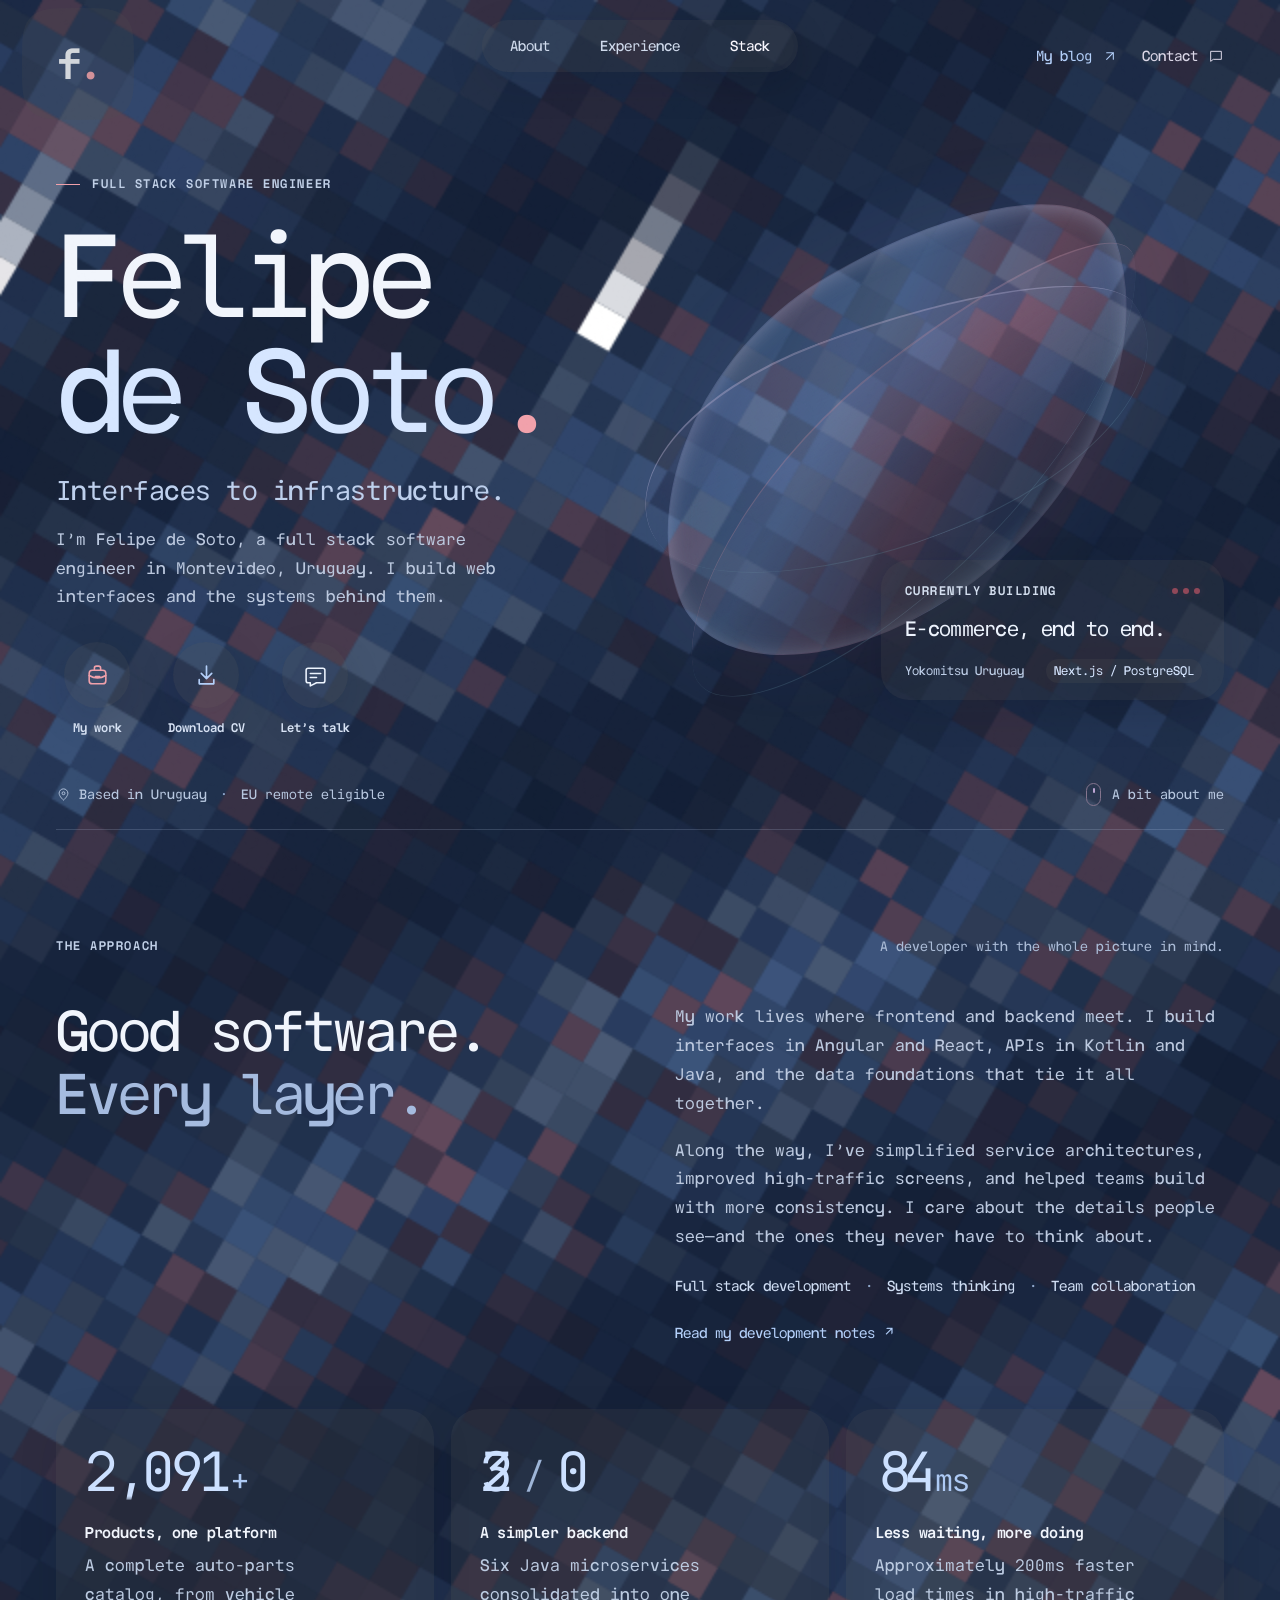
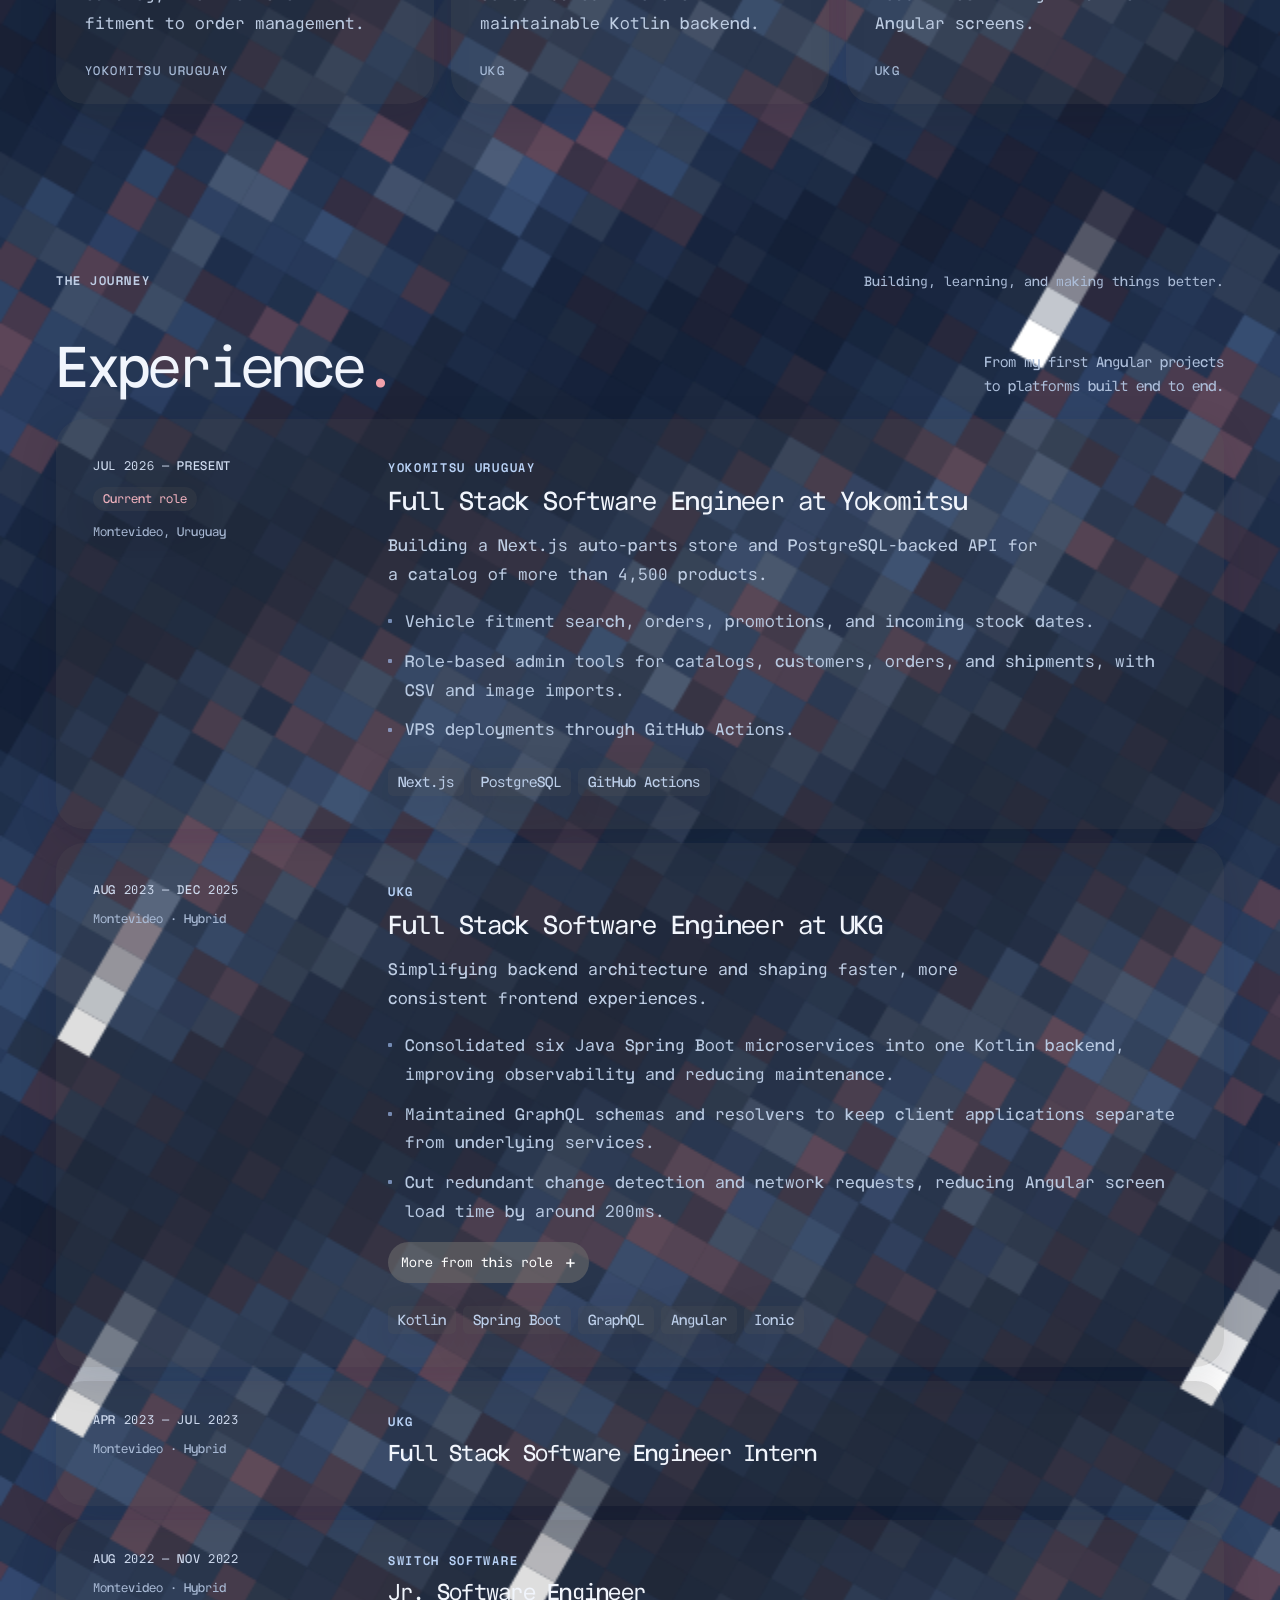
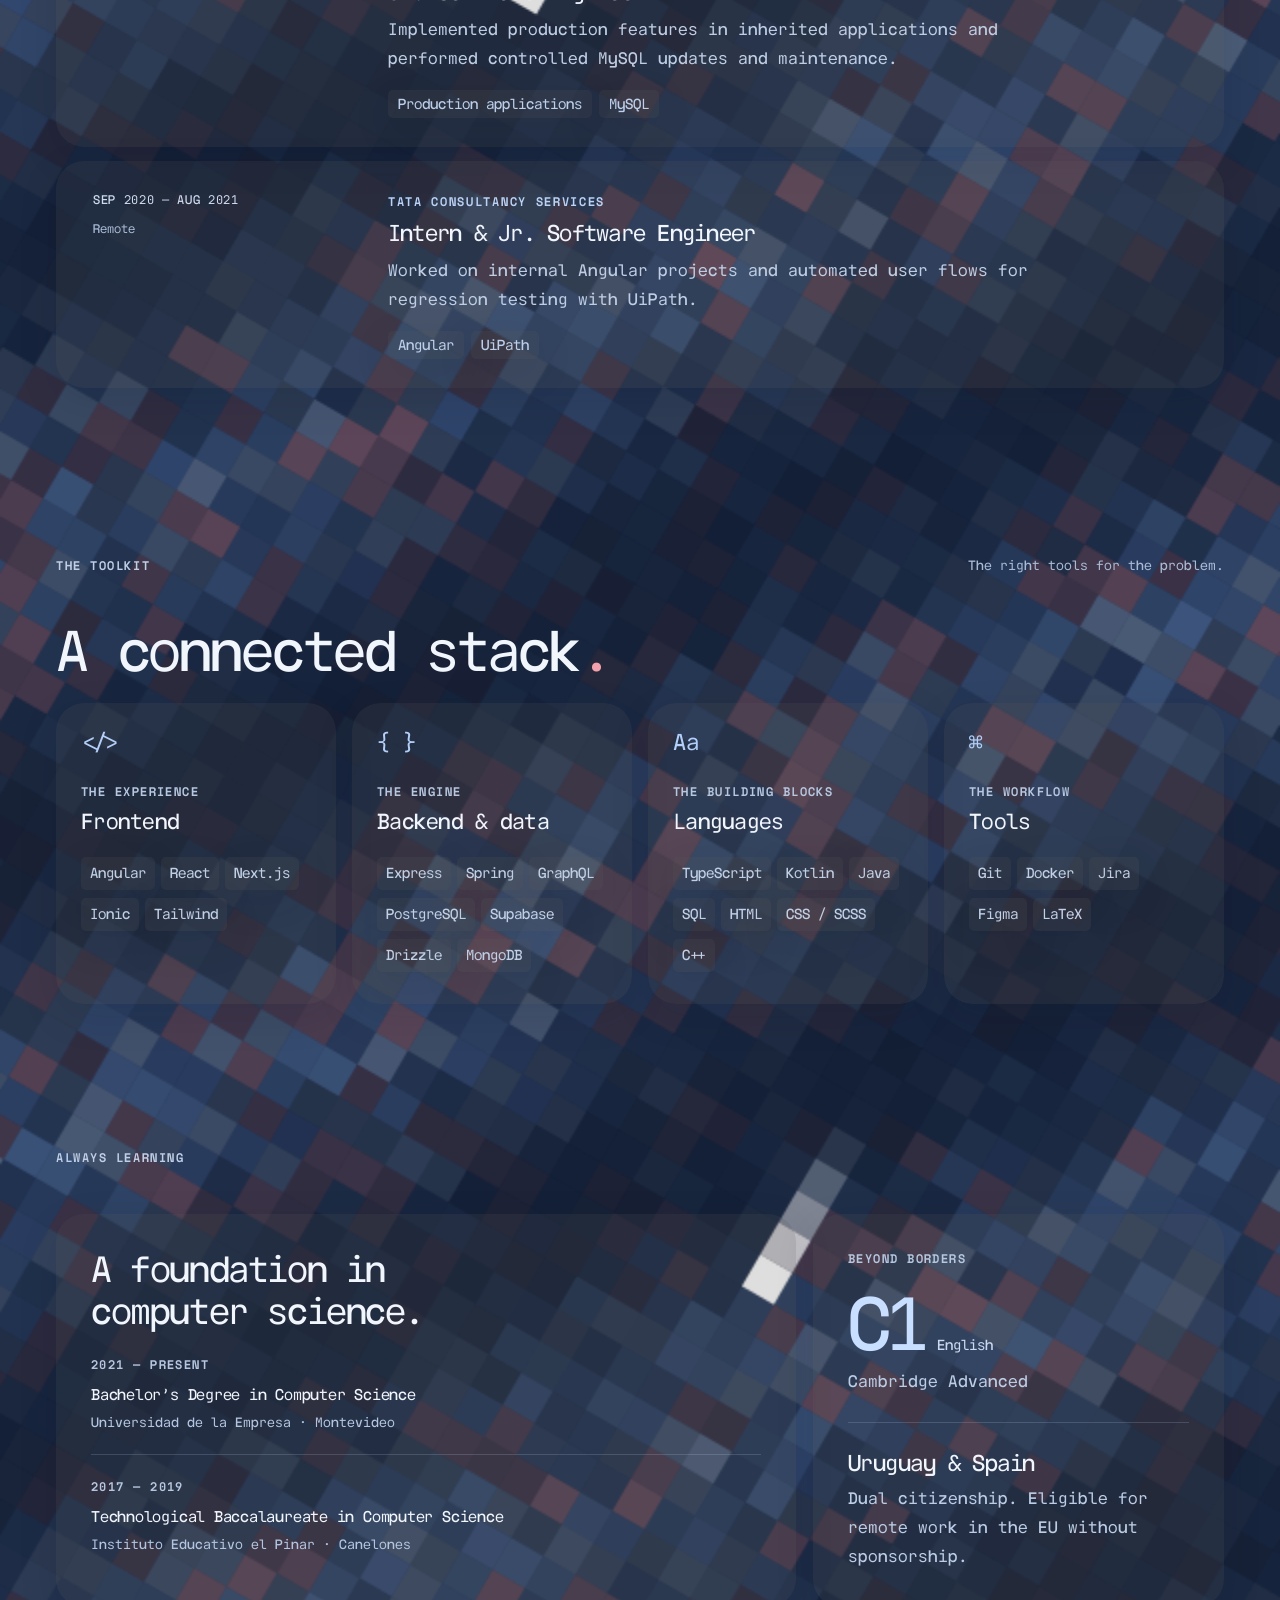
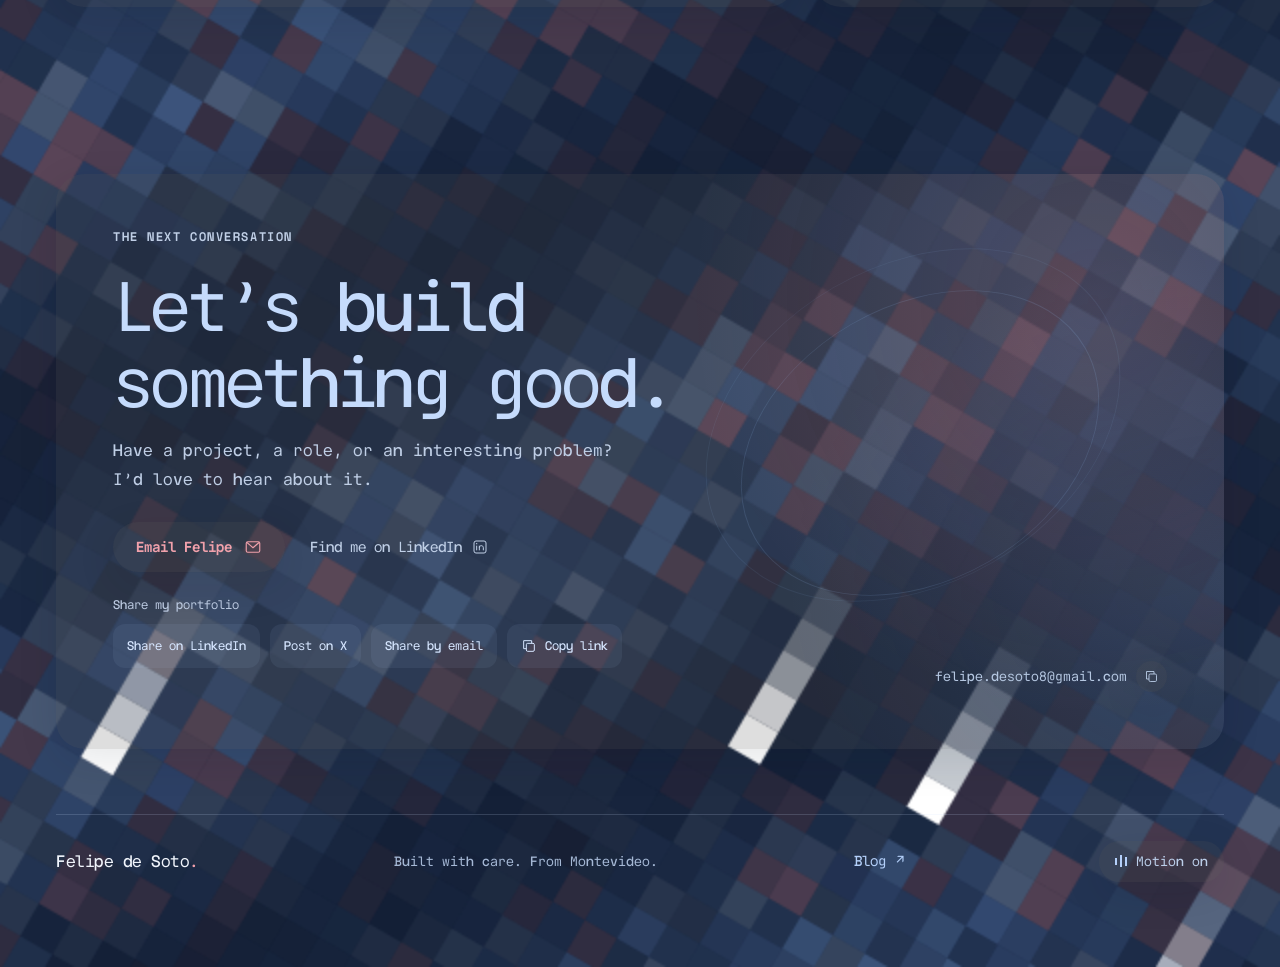
==== commit db8af0e2: "Publish glass capture performance improvements" ====
--- a/index.html
+++ b/index.html
@@ -27,8 +27,8 @@
     <link rel="apple-touch-icon" sizes="180x180" href="./apple-touch-icon.png" />
     <link rel="preload" href="./assets/YIPMono-Regular-CXokgM-x.woff2" as="font" type="font/woff2" crossorigin />
     <title>Felipe de Soto — Full Stack Software Engineer</title>
-    <script type="module" crossorigin src="./assets/index-LbjDo-t3.js"></script>
-    <link rel="modulepreload" crossorigin href="./assets/preload-helper-DhxL1vBh.js">
+    <script type="module" crossorigin src="./assets/index-Fvhs1gni.js"></script>
+    <link rel="modulepreload" crossorigin href="./assets/preload-helper-D-klIVGQ.js">
     <link rel="modulepreload" crossorigin href="./assets/glass-view-C-4juV8t.js">
     <link rel="stylesheet" crossorigin href="./assets/preload-helper-DiWeSKb-.css">
     <link rel="stylesheet" crossorigin href="./assets/index-_gzm5Juy.css">
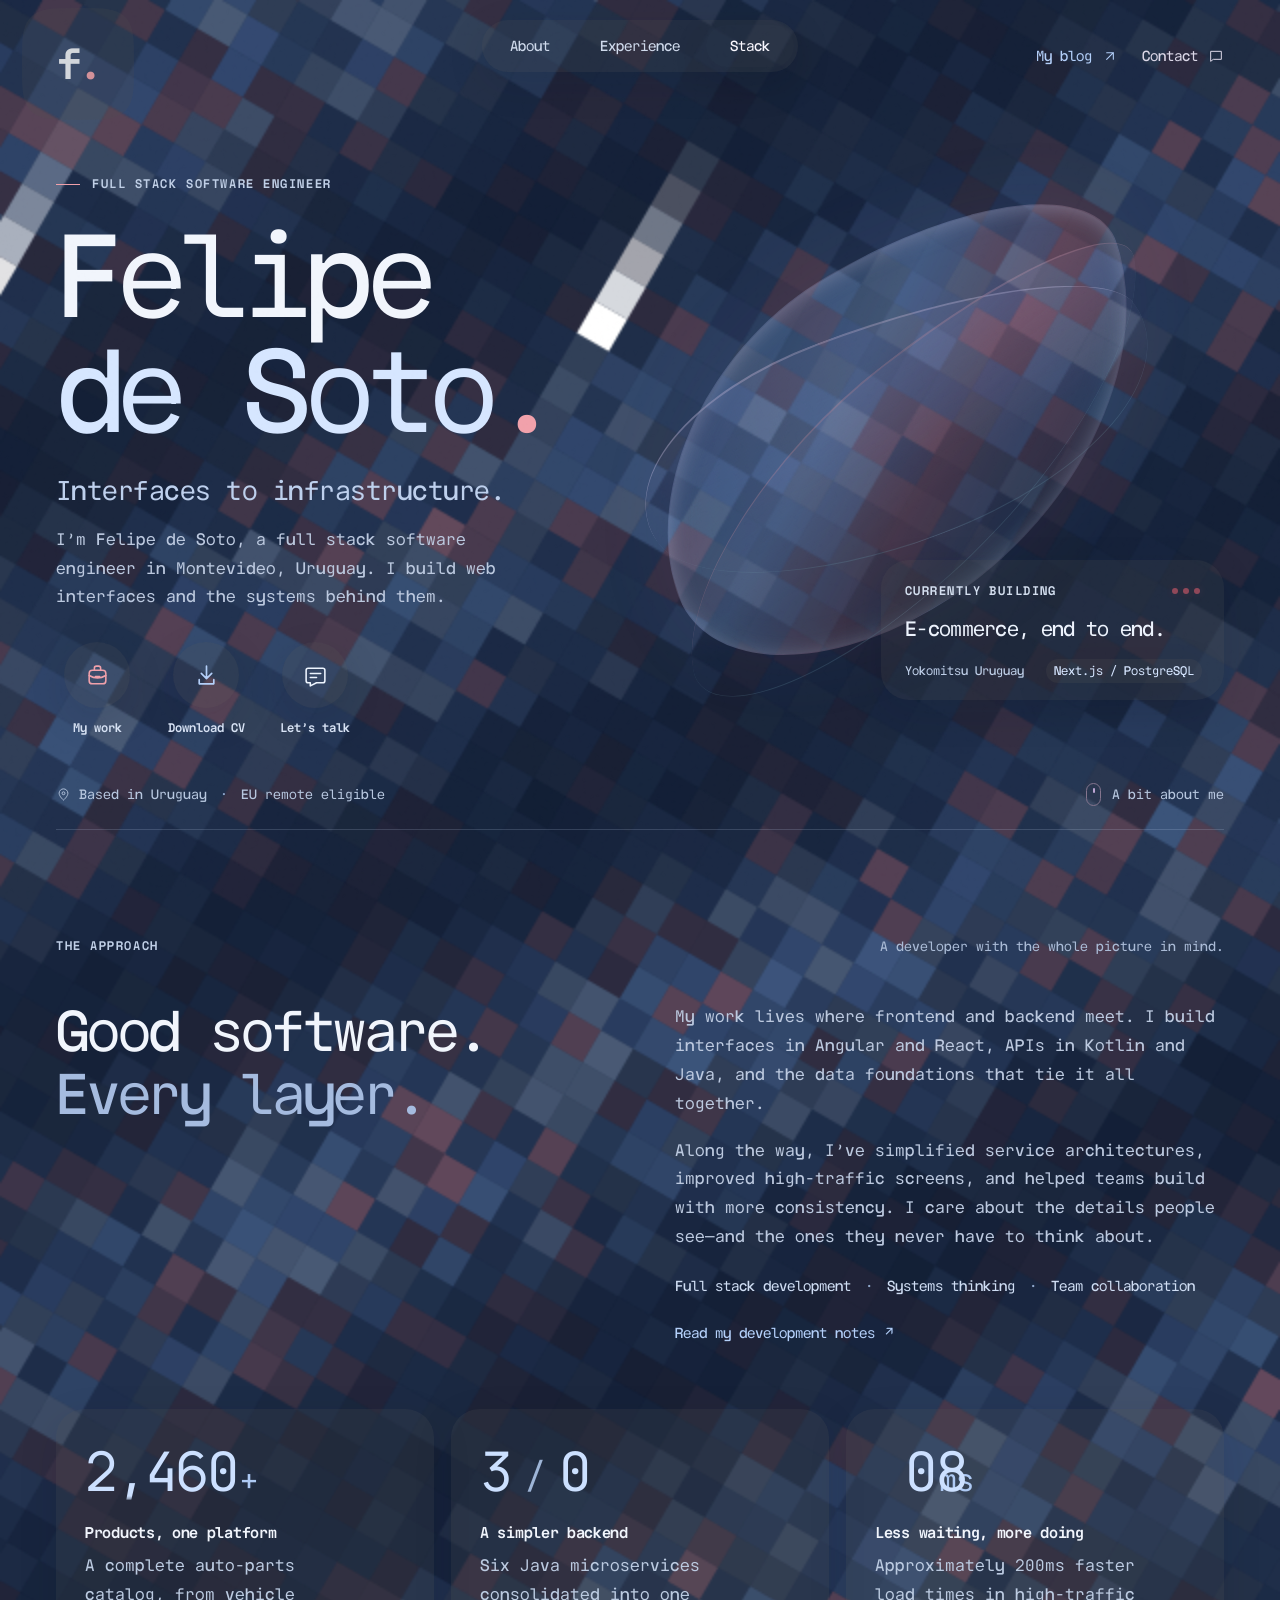
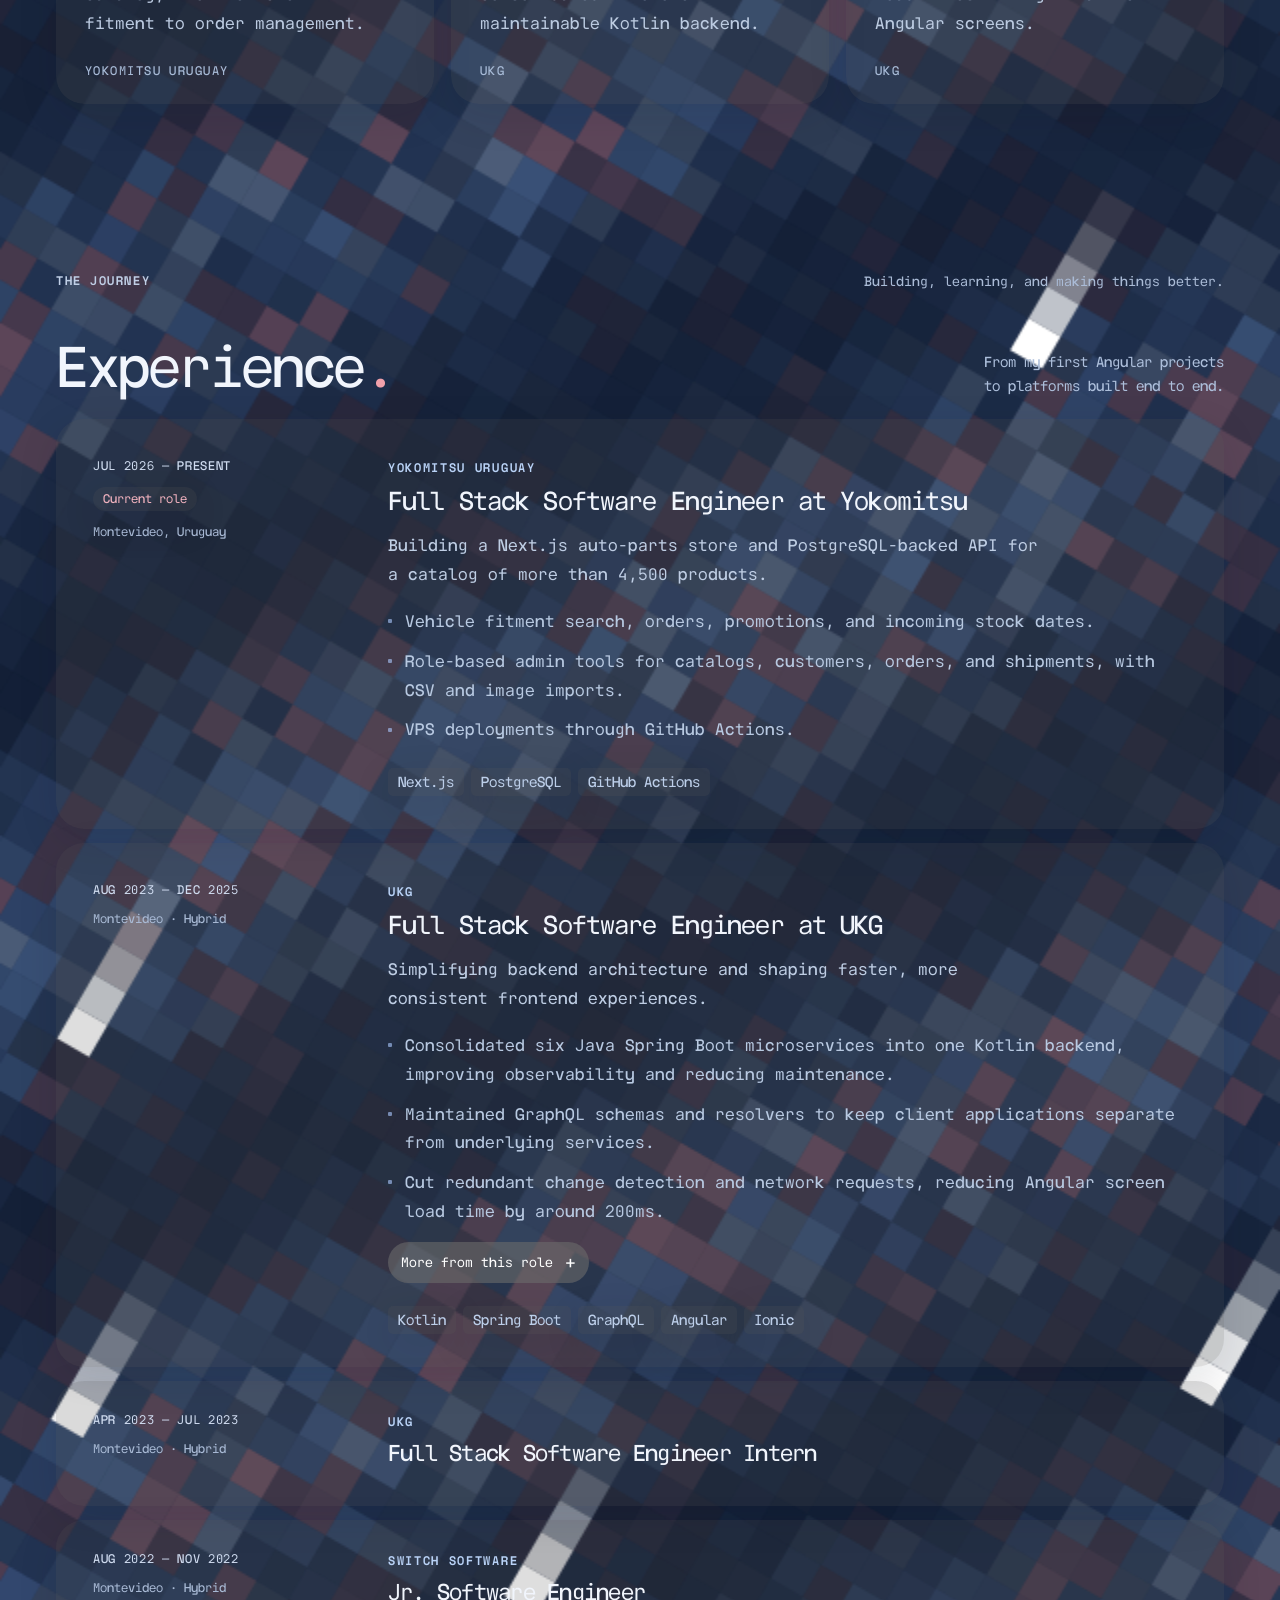
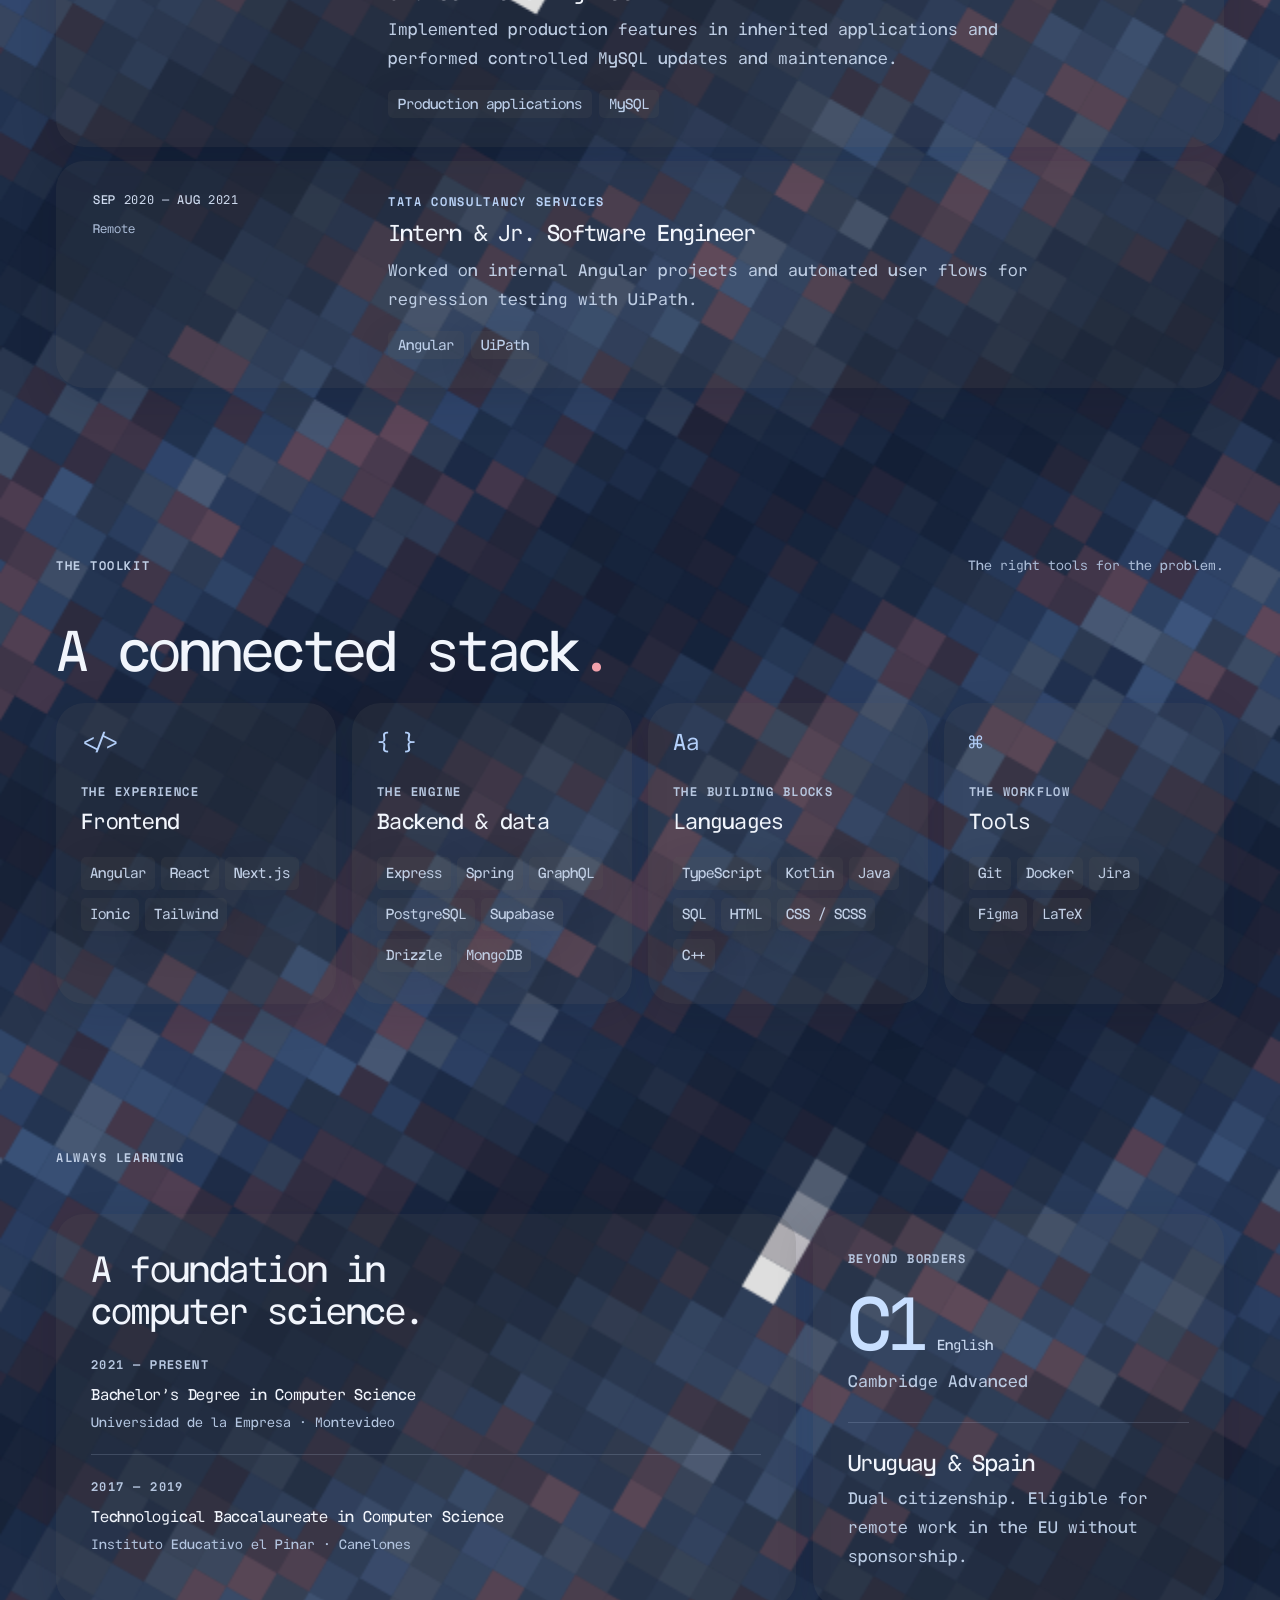
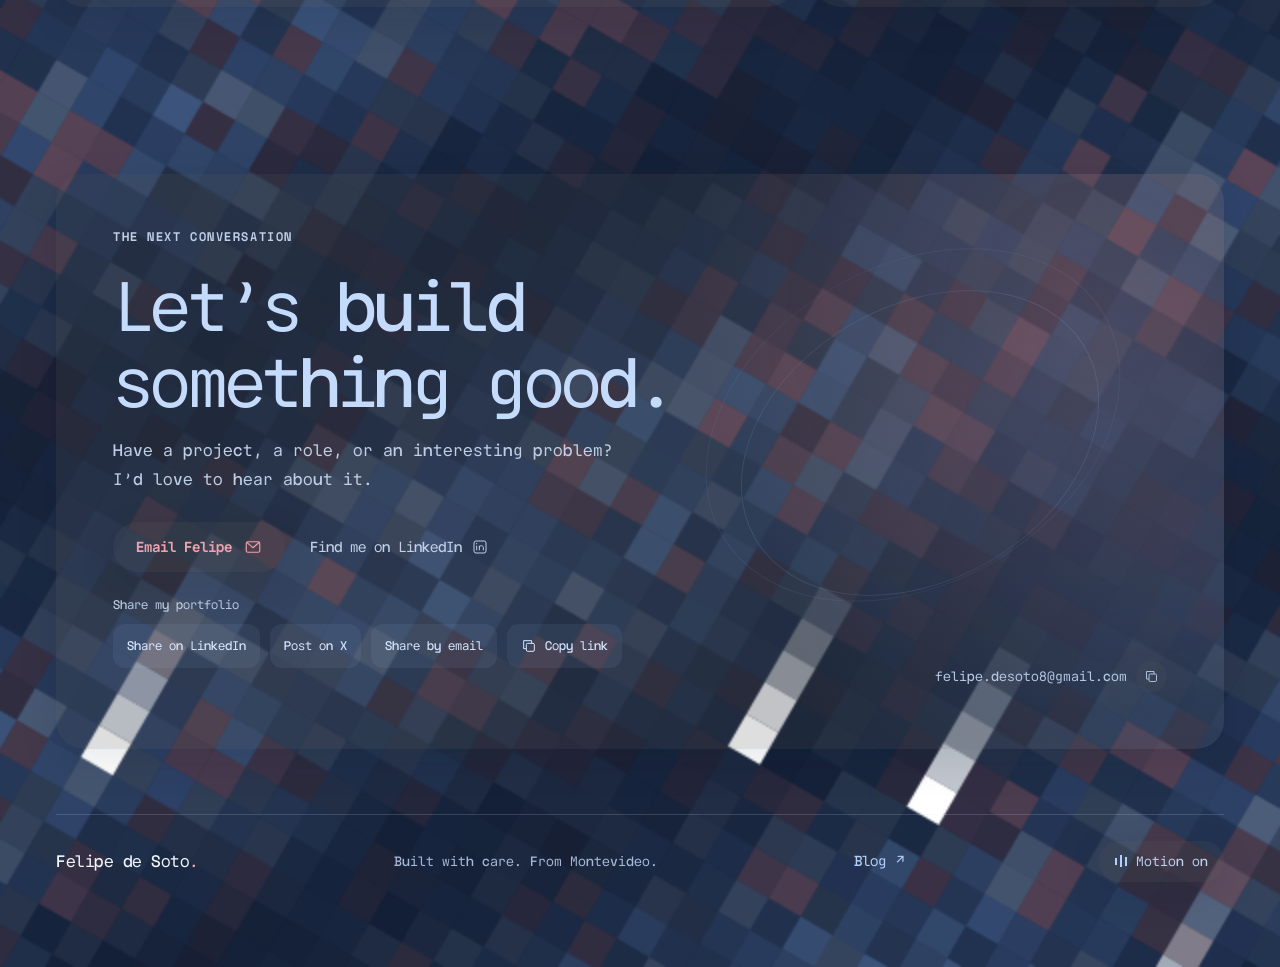
==== commit af210aaa: "Publish glass runtime performance improvements" ====
--- a/index.html
+++ b/index.html
@@ -27,7 +27,7 @@
     <link rel="apple-touch-icon" sizes="180x180" href="./apple-touch-icon.png" />
     <link rel="preload" href="./assets/YIPMono-Regular-CXokgM-x.woff2" as="font" type="font/woff2" crossorigin />
     <title>Felipe de Soto — Full Stack Software Engineer</title>
-    <script type="module" crossorigin src="./assets/index-Fvhs1gni.js"></script>
+    <script type="module" crossorigin src="./assets/index-Bulls_gG.js"></script>
     <link rel="modulepreload" crossorigin href="./assets/preload-helper-D-klIVGQ.js">
     <link rel="modulepreload" crossorigin href="./assets/glass-view-C-4juV8t.js">
     <link rel="stylesheet" crossorigin href="./assets/preload-helper-DiWeSKb-.css">
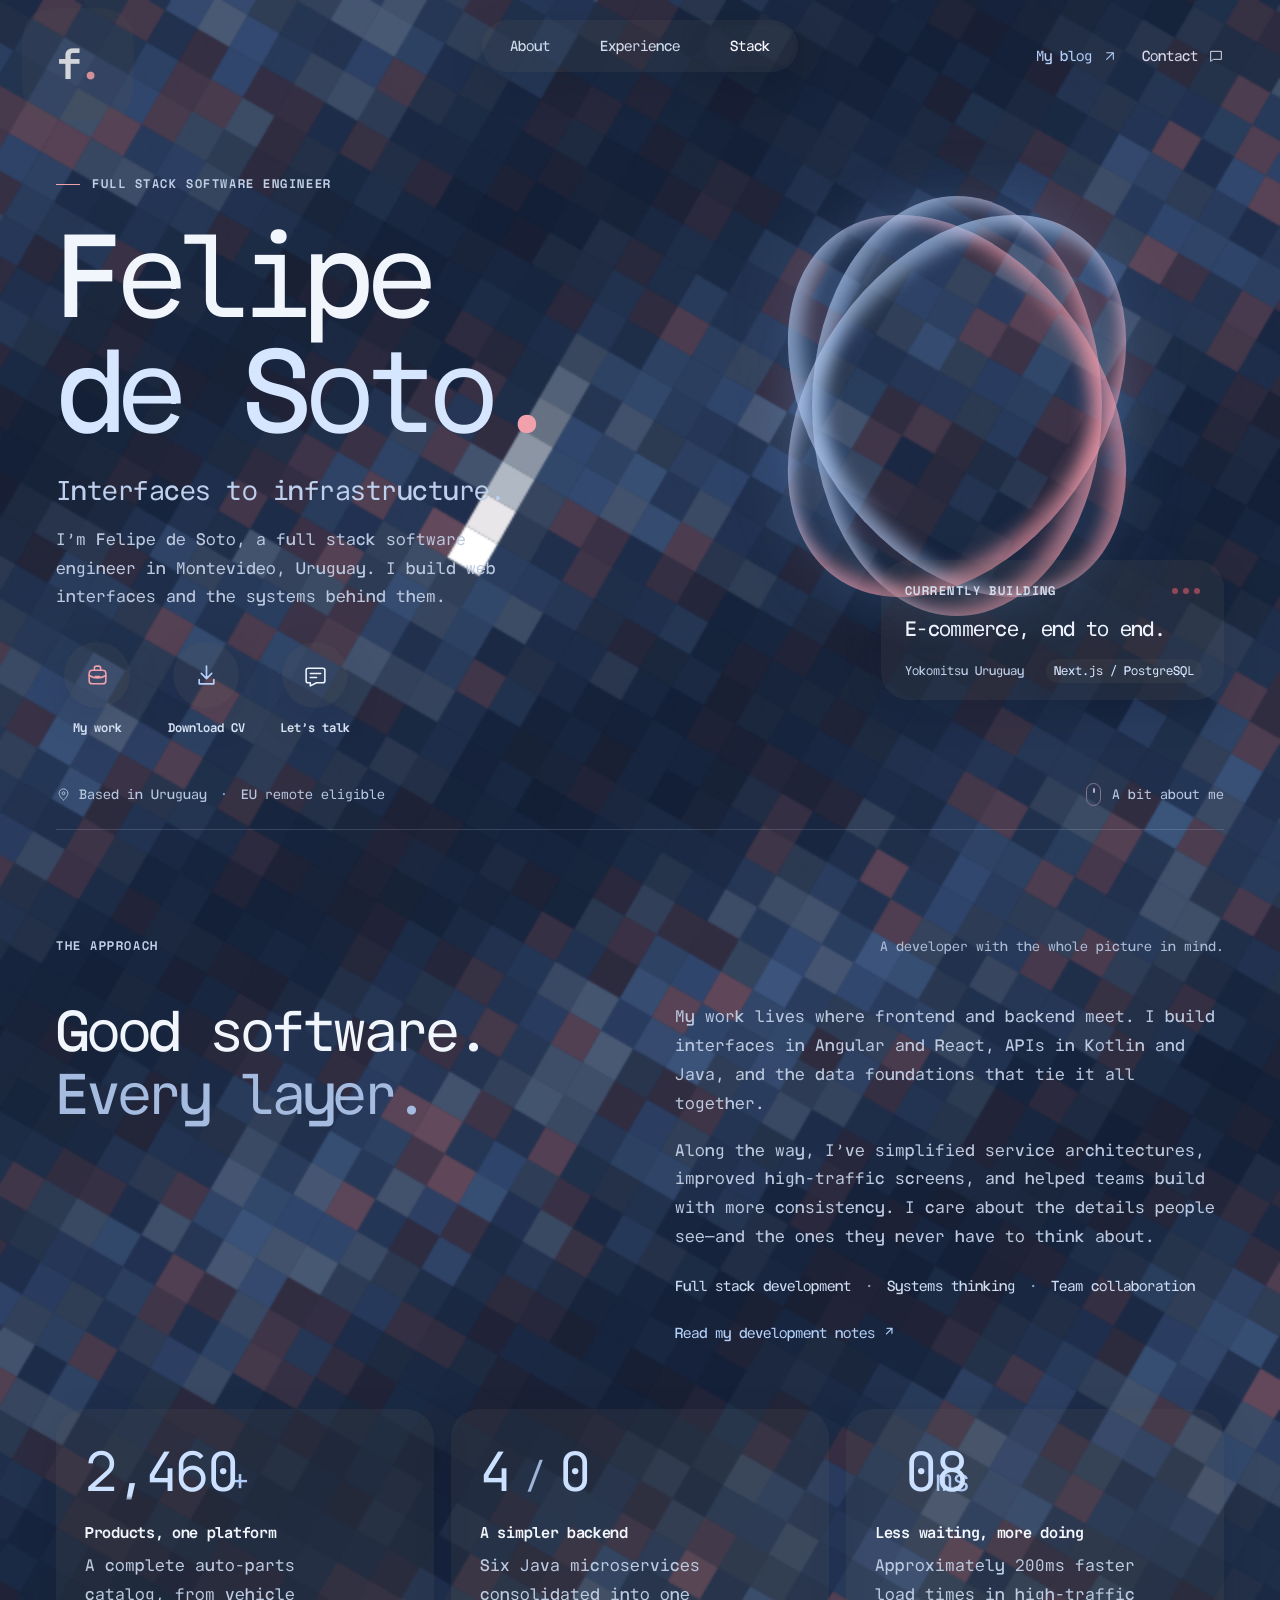
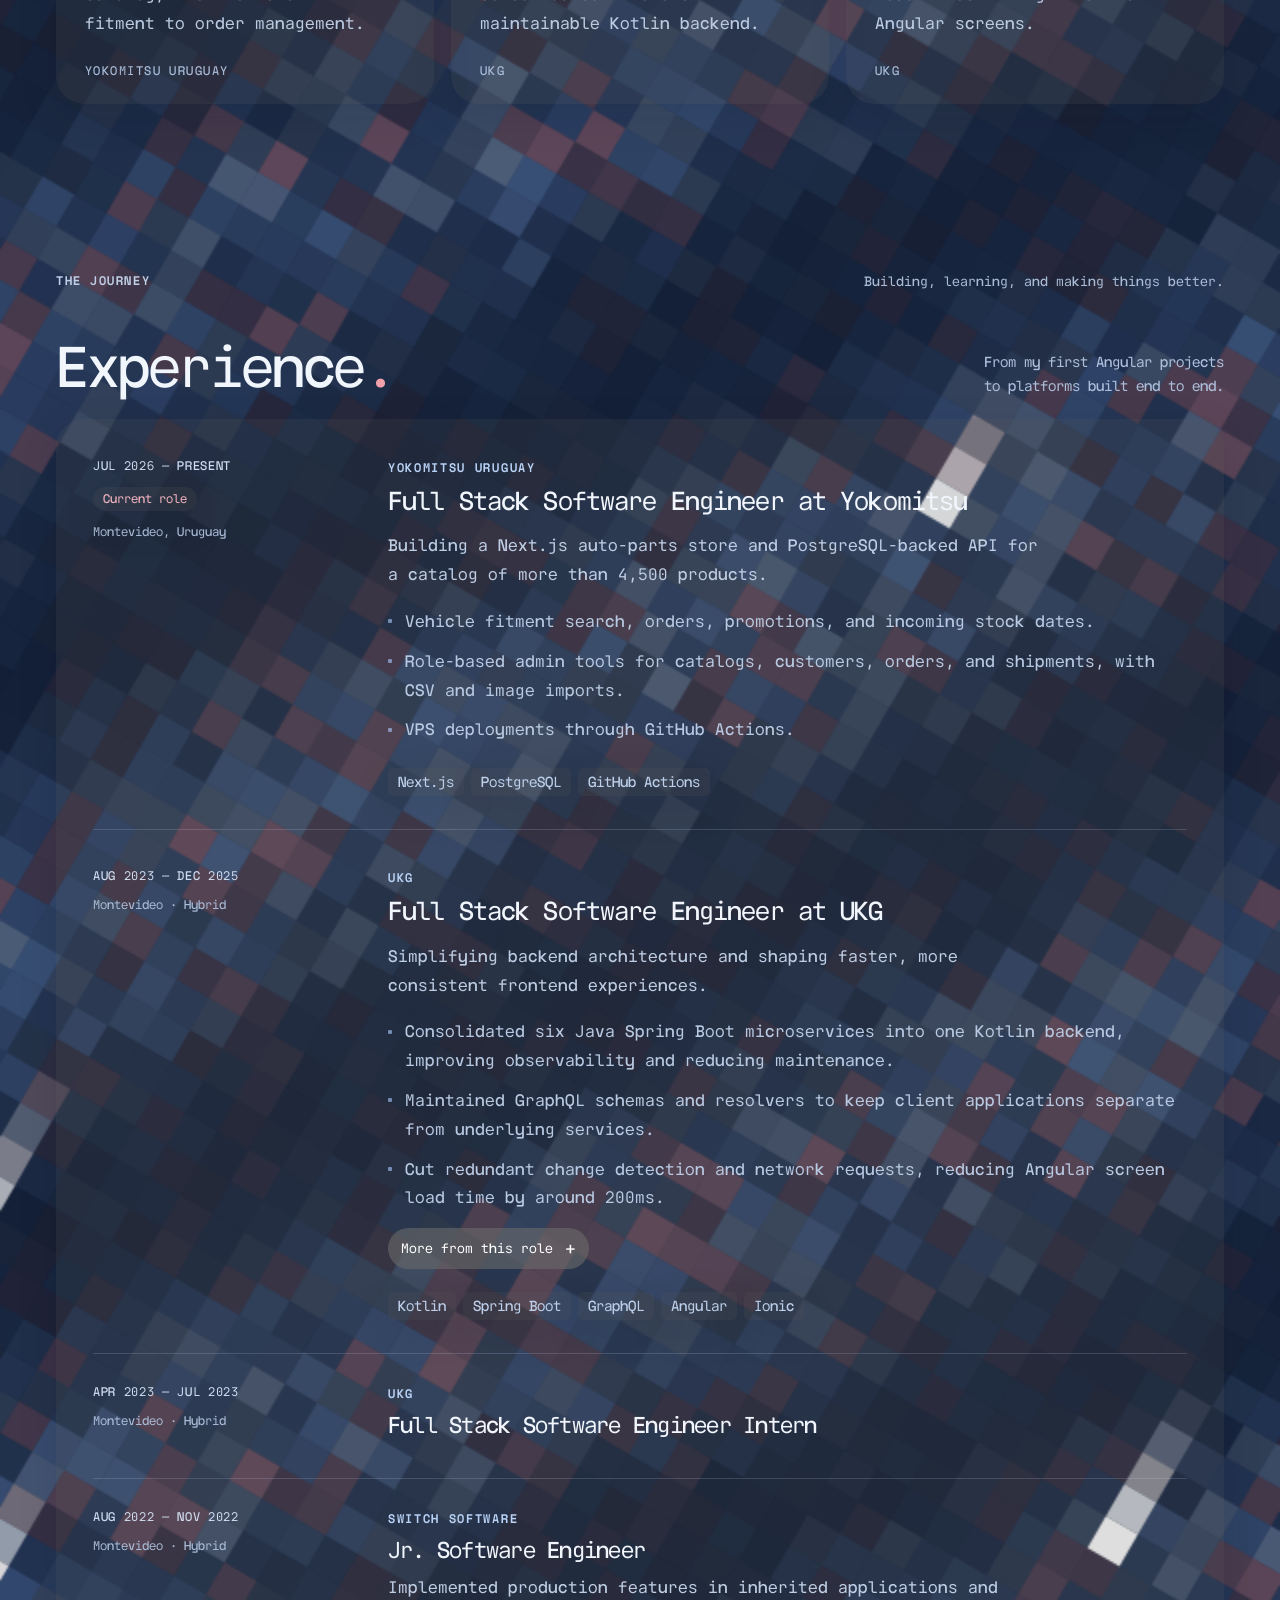
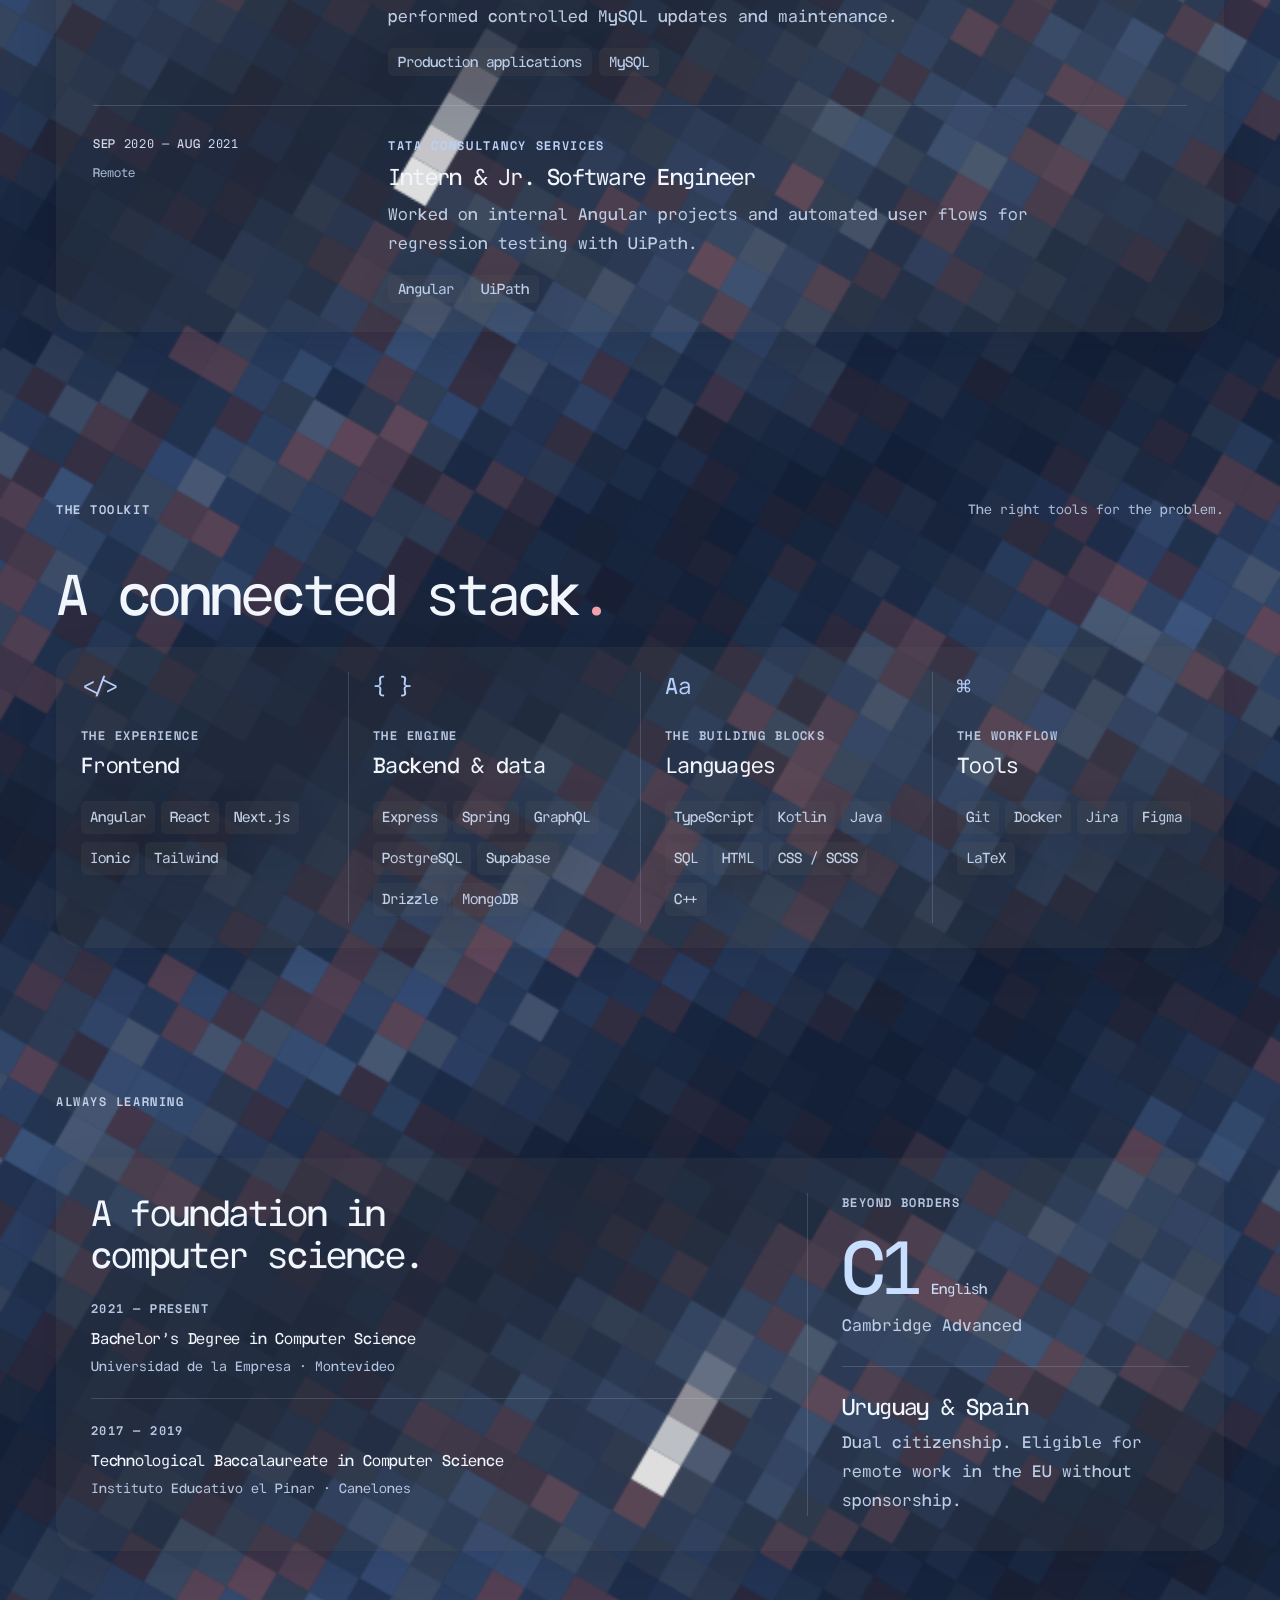
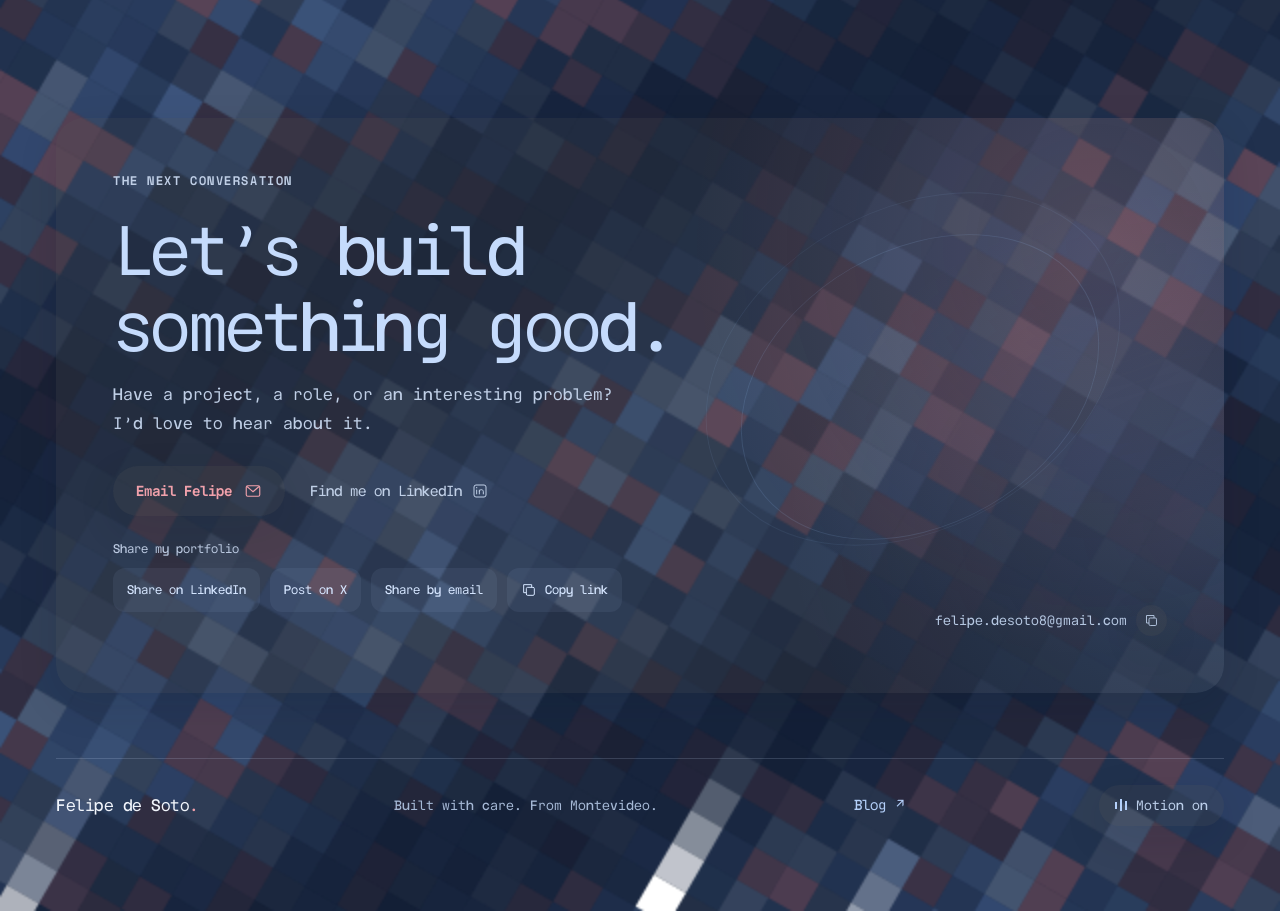
==== commit ead7d107: "Publish unified glass cards and orbital hero artwork" ====
--- a/index.html
+++ b/index.html
@@ -27,11 +27,11 @@
     <link rel="apple-touch-icon" sizes="180x180" href="./apple-touch-icon.png" />
     <link rel="preload" href="./assets/YIPMono-Regular-CXokgM-x.woff2" as="font" type="font/woff2" crossorigin />
     <title>Felipe de Soto — Full Stack Software Engineer</title>
-    <script type="module" crossorigin src="./assets/index-Bulls_gG.js"></script>
+    <script type="module" crossorigin src="./assets/index-DSjHg5C9.js"></script>
     <link rel="modulepreload" crossorigin href="./assets/preload-helper-D-klIVGQ.js">
     <link rel="modulepreload" crossorigin href="./assets/glass-view-C-4juV8t.js">
     <link rel="stylesheet" crossorigin href="./assets/preload-helper-DiWeSKb-.css">
-    <link rel="stylesheet" crossorigin href="./assets/index-_gzm5Juy.css">
+    <link rel="stylesheet" crossorigin href="./assets/index-5XyM0gJp.css">
   </head>
   <body>
     <a class="skip-link" href="#main">Skip to content</a>
@@ -139,7 +139,7 @@
           </div>
         </div>
         <div class="hero-art" aria-hidden="true">
-          <div class="ribbon-fallback"></div>
+          <div class="aurora-fallback"></div>
           <canvas id="hero-canvas"></canvas>
         </div>
         <aside
@@ -284,8 +284,8 @@
             From my first Angular projects<br />to platforms built end to end.
           </p>
         </div>
-        <div class="timeline">
-          <article class="career-card glass featured-career" data-reveal>
+        <div class="timeline experience-card glass" data-reveal>
+          <article class="career-card featured-career">
             <div class="career-meta">
               <span class="career-date">JUL 2026 — PRESENT</span
               ><span class="role-badge glass">Current role</span
@@ -315,7 +315,7 @@
               </div>
             </div>
           </article>
-          <article class="career-card glass" data-reveal>
+          <article class="career-card">
             <div class="career-meta">
               <span class="career-date">AUG 2023 — DEC 2025</span
               ><span class="career-place">Montevideo · Hybrid</span>
@@ -370,7 +370,7 @@
               </div>
             </div>
           </article>
-          <article class="career-card glass compact-career" data-reveal>
+          <article class="career-card compact-career">
             <div class="career-meta">
               <span class="career-date">APR 2023 — JUL 2023</span
               ><span class="career-place">Montevideo · Hybrid</span>
@@ -380,7 +380,7 @@
               <h3>Full Stack Software Engineer Intern</h3>
             </div>
           </article>
-          <article class="career-card glass compact-career" data-reveal>
+          <article class="career-card compact-career">
             <div class="career-meta">
               <span class="career-date">AUG 2022 — NOV 2022</span
               ><span class="career-place">Montevideo · Hybrid</span>
@@ -397,7 +397,7 @@
               </div>
             </div>
           </article>
-          <article class="career-card glass compact-career" data-reveal>
+          <article class="career-card compact-career">
             <div class="career-meta">
               <span class="career-date">SEP 2020 — AUG 2021</span
               ><span class="career-place">Remote</span>
@@ -431,8 +431,8 @@
             A connected stack<span class="title-dot">.</span>
           </h2>
         </div>
-        <div class="stack-grid">
-          <article class="stack-card glass" data-reveal>
+        <div class="stack-grid stack-group glass" data-reveal>
+          <article class="stack-card">
             <span class="stack-symbol" aria-hidden="true">&lt;/&gt;</span
             ><span class="mini-label">THE EXPERIENCE</span>
             <h3>Frontend</h3>
@@ -441,7 +441,7 @@
               ><span class="glass">Ionic</span><span class="glass">Tailwind</span>
             </div>
           </article>
-          <article class="stack-card glass" data-reveal>
+          <article class="stack-card">
             <span class="stack-symbol" aria-hidden="true">{ }</span
             ><span class="mini-label">THE ENGINE</span>
             <h3>Backend & data</h3>
@@ -451,7 +451,7 @@
               ><span class="glass">MongoDB</span>
             </div>
           </article>
-          <article class="stack-card glass" data-reveal>
+          <article class="stack-card">
             <span class="stack-symbol" aria-hidden="true">Aa</span
             ><span class="mini-label">THE BUILDING BLOCKS</span>
             <h3>Languages</h3>
@@ -461,7 +461,7 @@
               ><span class="glass">C++</span>
             </div>
           </article>
-          <article class="stack-card glass" data-reveal>
+          <article class="stack-card">
             <span class="stack-symbol" aria-hidden="true">⌘</span
             ><span class="mini-label">THE WORKFLOW</span>
             <h3>Tools</h3>
@@ -480,8 +480,8 @@
         <div class="section-heading" data-reveal>
           <span class="eyebrow">ALWAYS LEARNING</span>
         </div>
-        <div class="education-grid">
-          <div class="education-main glass" data-reveal>
+        <div class="education-grid education-group glass" data-reveal>
+          <div class="education-main">
             <h2 id="education-title">A foundation in<br />computer science.</h2>
             <div class="education-item">
               <span class="mini-label">2021 — PRESENT</span>
@@ -494,7 +494,7 @@
               <p>Instituto Educativo el Pinar · Canelones</p>
             </div>
           </div>
-          <aside class="education-aside glass" data-reveal>
+          <aside class="education-aside">
             <span class="mini-label">BEYOND BORDERS</span>
             <div class="language-mark">C1<span>English</span></div>
             <p>Cambridge Advanced</p>
--- a/assets/index-5XyM0gJp.css
+++ b/assets/index-5XyM0gJp.css
@@ -0,0 +1 @@
+:root{--selection-color:#f1a1ab;--selection-ink:#101b30;--glass-color-amount:.188;--glass-blur-amount:0;--glass-distortion:4;--glass-chromatic-aberration:.4;--glass-edge-highlight:0;--glass-specular:0;--glass-fresnel:0;--glass-brightness:0;--glass-saturation:0;--glass-depth:60;--glass-header-depth-scale:2;--glass-playground-depth-scale:2.5;--glass-thickness:24;--glass-refraction-index:1.45;--glass-edge-reflection:.85;--glass-reflection-blur:6;--glass-shadow-opacity:.065;--glass-shadow-spread:16;--glass-shadow-offset-y:1;--glass-blur-unit:11.4286px;--glass-blur:calc(var(--glass-blur-amount) * var(--glass-blur-unit));--glass-fallback-saturation:1.12;--glass-frost-rgb:79, 79, 79;--glass-shadow:0 12px 40px #0610241a}::selection{background-color:var(--selection-color);color:var(--selection-ink)}::target-text{background-color:var(--selection-color);color:var(--selection-ink)}.glass,.glass:before,.glass:after,.glass-render-layer,.glass-render{border:0!important}.glass{isolation:isolate;box-shadow:var(--glass-shadow);-webkit-backdrop-filter:blur(var(--glass-blur)) saturate(var(--glass-fallback-saturation));background:0 0;position:relative}.glass:before{content:"";border-radius:inherit;pointer-events:none;z-index:-1;background:rgba(var(--glass-frost-rgb), var(--glass-color-amount));position:absolute;inset:0}.glass-clear{--glass-color-amount:0}.glass.glass-webgl{-webkit-backdrop-filter:none}.glass.glass-webgl:before{background:0 0}.glass-render{opacity:1;z-index:-2!important}.glass-render-layer{z-index:-2;border-radius:inherit;pointer-events:none;position:absolute;inset:0;overflow:clip}.glass-scene{z-index:-1;pointer-events:none;position:absolute;inset:0;overflow:clip}.glass-scene>.lighting-background{z-index:0;position:absolute}.glass-scene-lens{z-index:1;pointer-events:none;position:absolute}.glass-scene-content{opacity:0;pointer-events:none;position:absolute}@font-face{font-family:YIP Mono;font-style:normal;font-weight:400;font-display:swap;src:url(./YIPMono-Regular-CXokgM-x.woff2)format("woff2")}@font-face{font-family:YIP Mono;font-style:normal;font-weight:700;font-display:swap;src:url(./YIPMono-Bold-YjQy5hGb.woff2)format("woff2")}:root{--card-perspective:1100px;--body-font:"YIP Mono", monospace;font-family:var(--body-font);color:#f1f5fc;font-synthesis:none;font-variant-ligatures:common-ligatures contextual;--muted:#bcc9df;--blue:#b4d0fa;--coral:#f1a1ab;--display:var(--body-font);--line:#cfe1ff2b;background:#101b30;font-weight:400}*{box-sizing:border-box}html{scroll-behavior:smooth;scroll-padding-top:calc(84px + env(safe-area-inset-top,0px))}body{isolation:isolate;margin:0;position:relative;overflow-x:clip}a{color:inherit;text-decoration:none}button{font:inherit;color:inherit;cursor:pointer}button,a{-webkit-tap-highlight-color:transparent}button:focus-visible,a:focus-visible,summary:focus-visible{outline:2px solid var(--blue);outline-offset:6px}svg{flex-shrink:0}button{border:0}p,h1,h2,h3{margin:0}p{font-size:1rem;line-height:1.8}section[id]{scroll-margin-top:24px}.shell{width:min(1180px,100% - 112px);margin-inline:auto}.section{padding-block:84px}.ambient{z-index:-1;pointer-events:none;background:radial-gradient(at 0 10%,#cf65722e,#0000 55%),radial-gradient(at 100% 35%,#4d87e83d,#0000 65%);position:absolute;inset:0}.lighting-background{z-index:-1;pointer-events:none;image-rendering:auto;opacity:0;width:100%;height:100%;transition:opacity .8s;position:absolute;inset:0}.lighting-background.is-ready{opacity:1}.grain{z-index:20;pointer-events:none;opacity:.012;background-image:url("data:image/svg+xml,%3Csvg viewBox='0 0 180 180' xmlns='http://www.w3.org/2000/svg'%3E%3Cfilter id='n'%3E%3CfeTurbulence type='fractalNoise' baseFrequency='.9' numOctaves='3' stitchTiles='stitch'/%3E%3C/filter%3E%3Crect width='100%25' height='100%25' opacity='.7' filter='url(%23n)'/%3E%3C/svg%3E");position:fixed;inset:0}.site-header{z-index:5;justify-content:space-between;align-items:center;height:112px;display:flex;position:relative}.wordmark{left:max(56px,50% - 590px);top:calc(42px + env(safe-area-inset-top,0px));width:44px;height:44px;font:700 2.65rem var(--display);letter-spacing:-.1em;justify-content:center;align-items:center;line-height:1;display:flex;position:fixed}.wordmark span{color:var(--coral)}.main-nav{top:calc(20px + env(safe-area-inset-top,0px));z-index:10;touch-action:pan-y;-webkit-user-select:none;user-select:none;border-radius:50px;gap:8px;width:max-content;max-width:calc(100% - 32px);padding:7px;display:flex;position:fixed;left:50%;overflow:visible;transform:translate(-50%)}.glass.nav-selection{left:var(--pill-center,51.5px);width:var(--pill-width,89px);height:var(--pill-height,40px);z-index:3;pointer-events:none;border-radius:100px;transition:left .2s cubic-bezier(.22,1.1,.3,1),width .2s cubic-bezier(.22,1.1,.3,1),height .2s cubic-bezier(.22,1.1,.3,1);position:absolute;top:50%;transform:translate(-50%,-50%)}.main-nav.is-moving .nav-selection{transition:left .42s cubic-bezier(.22,1.1,.3,1),width .15s ease-out,height .15s ease-out}.main-nav.is-dragging{cursor:grabbing}.main-nav.is-dragging .nav-selection{transition:width .13s ease-out,height .13s ease-out}.main-nav.is-dragging a{cursor:grabbing}.main-nav a{color:#cfdaec;z-index:2;border-radius:30px;padding:10px 21px;font-size:.875rem;transition:color .2s,background .2s;position:relative}.main-nav a:hover{color:#faf8ff}.main-nav a[aria-current=location]{color:#faf8ff;background:0 0}.header-actions{align-items:center;gap:24px;margin-left:auto;display:flex}.header-contact{color:#dcd8e8;white-space:nowrap;align-items:center;gap:10px;min-height:44px;font-size:.875rem;display:flex}.header-contact:hover{color:var(--coral)}.header-blog{color:var(--blue)}@media (min-width:781px) and (max-width:1000px){.main-nav a{padding-inline:12px}.header-contact{font-size:.75rem}.header-actions{gap:16px}}.hero{isolation:isolate;min-height:740px;padding-top:62px;position:relative}.hero-content{z-index:2;pointer-events:none;width:64%;position:relative}.hero-content a{pointer-events:auto}.eyebrow{letter-spacing:.13em;color:#c0cfe6;align-items:center;gap:12px;font-size:.75rem;font-weight:700;line-height:1.7;display:flex}.eyebrow-line{background:var(--coral);width:24px;height:1px}.hero h1{font-family:var(--display);letter-spacing:-.05em;margin:26px 0 25px;font-size:clamp(5.5rem,8.8vw,8rem);font-weight:400;line-height:1.015}.hero-name{width:-moz-fit-content;width:fit-content;display:block}.hero-heading-role{text-transform:uppercase;margin-bottom:26px}.hero h1:has(.hero-heading-role){margin-top:0}.name-second{color:#d6e6ff}.name-dot{color:var(--coral)}.hero-role{font-family:var(--display);letter-spacing:-.02em;font-size:1.6rem;font-weight:400;line-height:1.4}.hero-role span{color:#bed0ed}.hero-role .hero-role-morph{white-space:normal;max-width:100%}.hero-role-button{pointer-events:auto;font:inherit;letter-spacing:inherit;line-height:inherit;text-align:left;cursor:pointer;background:0 0;border:0;border-radius:6px;padding:0;display:block}.hero-role-button:focus-visible{outline-offset:6px;outline:2px solid #bed0ed}.hero-role-hint{display:none}.glass.glass-playground{clip-path:polygon(50% 0%,65.654% .121%,72.085% .483%,76.939% 1.088%,80.931% 1.941%,84.329% 3.045%,87.268% 4.408%,89.824% 6.039%,92.045% 7.955%,93.961% 10.176%,95.592% 12.732%,96.955% 15.671%,98.059% 19.069%,98.912% 23.061%,99.517% 27.915%,99.879% 34.346%,100% 50%,99.879% 65.654%,99.517% 72.085%,98.912% 76.939%,98.059% 80.931%,96.955% 84.329%,95.592% 87.268%,93.961% 89.824%,92.045% 92.045%,89.824% 93.961%,87.268% 95.592%,84.329% 96.955%,80.931% 98.059%,76.939% 98.912%,72.085% 99.517%,65.654% 99.879%,50% 100%,34.346% 99.879%,27.915% 99.517%,23.061% 98.912%,19.069% 98.059%,15.671% 96.955%,12.732% 95.592%,10.176% 93.961%,7.955% 92.045%,6.039% 89.824%,4.408% 87.268%,3.045% 84.329%,1.941% 80.931%,1.088% 76.939%,.483% 72.085%,.121% 65.654%,0% 50%,.121% 34.346%,.483% 27.915%,1.088% 23.061%,1.941% 19.069%,3.045% 15.671%,4.408% 12.732%,6.039% 10.176%,7.955% 7.955%,10.176% 6.039%,12.732% 4.408%,15.671% 3.045%,19.069% 1.941%,23.061% 1.088%,27.915% .483%,34.346% .121%);left:max(22px,50% - 624px);top:calc(8px + env(safe-area-inset-top,0px));z-index:30;touch-action:none;-webkit-user-select:none;user-select:none;cursor:grab;border-radius:20%;place-items:center;width:112px;height:112px;padding:0;display:grid;position:fixed}.glass-playground.is-dragging{cursor:grabbing}.glass-playground:focus,.glass-playground:focus-visible{outline:none}@media (max-width:780px){.glass.glass-playground{width:84px;height:84px;left:8px;top:calc(14px + env(safe-area-inset-top,0px))}.wordmark{left:28px;top:calc(34px + env(safe-area-inset-top,0px))}}.hero-description{color:var(--muted);max-width:440px;margin-top:16px;font-size:1rem;line-height:1.8}.hero-actions{align-items:center;gap:27px;margin-top:30px;display:flex}.hero-action{color:#dbe6f8;justify-items:center;gap:12px;min-width:82px;font-size:.75rem;font-weight:700;display:grid}.action-orb{color:#eef5ff;border-radius:100px;place-items:center;width:66px;height:66px;transition:transform .25s;display:grid}.action-orb-coral{color:var(--coral)}.action-orb-blue{color:var(--blue)}.hero-action:hover .action-orb{transform:translateY(-4px)}.button{border-radius:100px;justify-content:center;align-items:center;gap:12px;min-height:50px;padding:13px 23px;font-size:.875rem;font-weight:700;transition:box-shadow .25s,background .25s,transform .25s;display:inline-flex;position:relative}.button:hover{transform:translateY(-2px)}.button-primary{color:var(--coral)}.hero-art{z-index:2;pointer-events:none;width:780px;height:710px;position:absolute;top:-30px;right:-40px}.hero-art canvas{opacity:0;width:100%;height:100%;transition:opacity 1.2s;display:block}.hero-art canvas.is-ready{opacity:1}.aurora-fallback{border-radius:50%;width:290px;height:420px;transition:opacity .8s;position:absolute;top:16%;left:42%;transform:rotate(-35deg);box-shadow:inset 12px 8px 18px #b0cbf2aa,inset -12px -8px 18px #ee97a6aa,0 0 65px #86b5fa22}.aurora-fallback:before,.aurora-fallback:after{content:"";border-radius:inherit;box-shadow:inherit;position:absolute;inset:0;transform:rotate(35deg)}.aurora-fallback:after{transform:rotate(70deg)}.hero-art.has-artwork .aurora-fallback{opacity:0}.current-card{z-index:3;border-radius:28px;width:343px;padding:21px 24px;position:absolute;top:448px;right:0}.current-card-top{justify-content:space-between;align-items:center;display:flex}.mini-label{letter-spacing:.12em;color:#b7c7e0;font-size:.75rem;font-weight:700;line-height:1.7}.build-dots{flex-shrink:0;align-items:center;gap:5px;height:18px;margin-left:12px;display:inline-flex}.build-dots i{opacity:.5;background:#ff6575;border-radius:50%;width:6px;height:6px;animation:1.8s ease-in-out infinite build-dot-pulse;box-shadow:0 0 9px #ff657545}.build-dots i:nth-child(2){animation-delay:.18s}.build-dots i:nth-child(3){animation-delay:.36s}@keyframes build-dot-pulse{0%,65%,to{opacity:.45;transform:translateY(0)scale(.85)}28%,36%{opacity:1;transform:translateY(-2px)scale(1.1)}}.build-shimmer{--shimmer-color:#d4dfef;max-width:100%;color:var(--shimmer-color);display:inline-block}.build-shimmer-title{--shimmer-color:#edf3fd}@supports ((-webkit-background-clip:text) or (background-clip:text)){.build-shimmer{color:#0000;background-image:linear-gradient(100deg, var(--shimmer-color) 0%, var(--shimmer-color) 42%, #fff 50%, var(--shimmer-color) 58%, var(--shimmer-color) 100%);background-position:100% 0;background-size:250% 100%;-webkit-background-clip:text;background-clip:text;animation:4.4s linear infinite build-text-shimmer}}@keyframes build-text-shimmer{0%,10%{background-position:100% 0}80%,to{background-position:0 0}}.motion-off .build-shimmer{color:var(--shimmer-color);background:0 0;animation:none}.motion-off .build-dots i{opacity:.85;animation:none;transform:none}@media (prefers-reduced-motion:reduce){.build-shimmer{color:var(--shimmer-color);background:0 0;animation:none}.build-dots i{opacity:.85;animation:none;transform:none}}@media (forced-colors:active){.build-shimmer{color:canvastext;background:0 0;animation:none}}.current-card>p{font-family:var(--display);letter-spacing:-.035em;color:#edf3fd;margin-top:10px;font-size:1.25rem}.current-card-bottom{color:#c0d0e9;justify-content:space-between;gap:10px;margin-top:16px;font-size:.75rem;display:flex}.current-card-bottom>span:last-child{color:#d6e6ff;border-radius:100px;margin:-4px -2px;padding:4px 8px}.hero-bottom{border-bottom:1px solid var(--line);color:#b7c7df;justify-content:space-between;align-items:center;width:100%;padding:23px 0;font-size:.75rem;display:flex;position:absolute;bottom:22px}.location{align-items:center;gap:8px;display:flex}.divider-dot{color:#91a9cd;margin:0 5px}.scroll-link{align-items:center;gap:11px;display:flex}.scroll-link:hover{color:#e9f2ff}.scroll-icon{border:1px solid #84758e;border-radius:9px;width:15px;height:23px;position:relative}.scroll-icon:after{content:"";background:#bda6d4;border-radius:2px;width:2px;height:5px;position:absolute;top:4px;left:6px}.section-heading{justify-content:space-between;align-items:center;margin-bottom:45px;display:flex}.section-note{color:#aabbd6;font-size:.8125rem}.display-heading{font-family:var(--display);letter-spacing:-.04em;font-size:clamp(2.8rem,4.3vw,4rem);font-weight:400;line-height:1.13}.muted-text{color:#a5bbdf}.about-grid{grid-template-columns:1fr 1fr;gap:70px;display:grid}.about-copy{color:var(--muted);padding-top:2px}.about-copy p+p{margin-top:18px}.about-tags{flex-wrap:wrap;gap:14px;margin-top:25px;display:flex}.portfolio-blog-link{min-height:44px;color:var(--blue);align-items:center;gap:10px;font-size:.875rem;display:inline-flex}.about-copy .portfolio-blog-link{margin-top:16px}.portfolio-blog-link:hover{color:var(--coral)}.about-tags span{color:#cfddf3;font-size:.75rem}.about-tags span+span:before{content:"·";color:#91a9cd;margin-right:14px}.impact-grid{grid-template-columns:repeat(3,1fr);gap:17px;margin-top:54px;display:grid}.impact-card{border-radius:28px;padding:31px 29px 25px;transition:border-color .3s,background .3s;position:relative;overflow:hidden}.metric{font-family:var(--display);letter-spacing:-.03em;color:#cce0ff;margin-bottom:19px;font-size:3.35rem;font-weight:400;line-height:1.2}.metric-suffix{letter-spacing:-.04em;color:#aecaf4;margin-left:3px;font-size:1.9rem}.metric-separator{color:#9eb5d7;vertical-align:middle;padding:0 15px;font-size:2.1rem;display:inline-block}.impact-card h3{letter-spacing:-.02em;margin-bottom:9px;font-size:.9375rem;font-weight:700}.impact-card p{color:#bccbe1;max-width:285px;font-size:.875rem;line-height:1.8}.metric-source{letter-spacing:.12em;color:#a8bbd7;margin-top:24px;font-size:.75rem;display:block}.section-title-row{justify-content:space-between;align-items:flex-end;gap:25px;margin-bottom:20px;display:flex}.section-title-row>p{color:#adbfdb;font-size:.875rem;line-height:1.7}.title-dot{color:var(--coral)}.experience-section{position:relative}.timeline{--group-inset:37px;border-radius:28px;flex-direction:column;display:flex}.career-card{border-radius:0;grid-template-columns:260px 1fr;gap:35px;padding:37px 37px 33px;display:grid;position:relative}.career-card+.career-card:before{content:"";inset:0 var(--group-inset) auto;background:var(--line);height:1px;position:absolute}.career-meta{flex-direction:column;align-items:flex-start;gap:13px;padding-top:2px;display:flex}.career-date{letter-spacing:.055em;color:#cfdbef;font-size:.75rem}.career-place{color:#a9bad5;font-size:.75rem}.role-badge{color:#f1b2be;border-radius:100px;padding:4px 10px;font-size:.75rem}.company-label{letter-spacing:.14em;color:#b9d2f6;font-size:.75rem;font-weight:700}.career-content h3{font-family:var(--display);letter-spacing:-.035em;margin:8px 0 14px;font-size:1.55rem;font-weight:400;line-height:1.35}.career-content>p{color:#bfcee4;max-width:650px;font-size:.9375rem;line-height:1.8}.achievement-list{color:#b8c9e1;flex-direction:column;gap:11px;margin:18px 0 0;padding:0;font-size:.875rem;line-height:1.8;list-style:none;display:flex}.achievement-list li{padding-left:17px;position:relative}.achievement-list li:before{content:"";background:#abcaff99;border-radius:1px;width:4px;height:4px;position:absolute;top:.7em;left:0}.tech-tags{flex-wrap:wrap;gap:7px;margin-top:23px;display:flex}.tech-tags>span{color:#bdcfea;border-radius:5px;padding:5px 10px;font-size:.75rem}.career-details{margin-top:15px}.career-details summary{cursor:pointer;color:#fff;background:#6b6b6b99;border:0;border-radius:30px;align-items:center;gap:12px;padding:8px 13px;font-size:.8125rem;list-style:none;transition:background-color .2s;display:inline-flex}.career-details summary:hover,.career-details summary:focus-visible{background:#73737399}.career-details summary::-webkit-details-marker{display:none}.career-details-content{display:flow-root;overflow:hidden}.details-plus{font-size:1.15rem;font-weight:400;transition:transform .2s}.career-details[open]:not([data-expanded=false]) .details-plus{transform:rotate(45deg)}.compact-career{padding-block:29px}.compact-career h3{margin-bottom:9px;font-size:1.35rem}.compact-career .career-content>p{font-size:.875rem}.compact-career .tech-tags{margin-top:16px}.stack-grid{--group-inset:25px;border-radius:28px;grid-template-columns:repeat(4,1fr);display:grid}.stack-card{border-radius:0;padding:28px 25px 32px;position:relative;overflow:hidden}.stack-card+.stack-card:before{content:"";inset:var(--group-inset) auto var(--group-inset) 0;background:var(--line);width:1px;position:absolute}.stack-symbol{font-family:var(--display);color:#b4d0fa;margin-bottom:27px;font-size:1.4rem;line-height:1;display:block}.stack-card h3{font-family:var(--display);letter-spacing:-.035em;margin-top:5px;margin-bottom:22px;font-size:1.3rem;font-weight:400}.stack-card .mini-label{font-size:.75rem}.stack-tags{flex-wrap:wrap;gap:8px 6px;display:flex}.stack-tags>span{color:#c2d0e6;border-radius:5px;padding:6px 9px;font-size:.75rem;line-height:1.5;transition:color .2s}.stack-tags>span:hover{color:#e3eeff}.education-section{padding-top:60px}.education-grid{--group-inset:35px;border-radius:28px;grid-template-columns:1.8fr 1fr;display:grid}.education-main,.education-aside{border-radius:0;padding:35px;position:relative}.education-aside:before{content:"";inset:var(--group-inset) auto var(--group-inset) 0;background:var(--line);width:1px;position:absolute}.education-main h2{font-family:var(--display);letter-spacing:-.04em;margin-bottom:20px;font-size:2.2rem;font-weight:400;line-height:1.2}.education-item+.education-item{border-top:1px solid var(--line);margin-top:20px;padding-top:20px}.education-item h3{letter-spacing:-.015em;margin:7px 0 4px;font-size:.9375rem;font-weight:400;line-height:1.6}.education-item p{color:#b3c5e0;font-size:.8125rem}.education-aside{flex-direction:column;justify-content:center;display:flex}.language-mark{font-family:var(--display);letter-spacing:-.07em;color:#c8dfff;margin:20px 0 0;font-size:4.5rem;line-height:1}.language-mark span{font-family:var(--body-font);color:#cbdaf1;letter-spacing:0;margin-left:13px;font-size:.875rem}.education-aside>p{color:#bccde5;margin-top:7px;font-size:.875rem;line-height:1.8}.education-divider{background:var(--line);height:1px;margin:25px 0}.education-aside h3{font-family:var(--display);letter-spacing:-.025em;font-size:1.4rem;font-weight:400}.contact-section{padding-bottom:50px}.contact-panel{border-radius:28px;min-height:460px;padding:53px 57px;position:relative;overflow:hidden}.contact-panel .eyebrow{z-index:1;position:relative}.contact-panel h2{z-index:1;margin:23px 0 16px;font-size:clamp(3.2rem,5.2vw,4.5rem);position:relative}.contact-panel h2>span{color:#c5dbfc}.contact-panel>p{color:#c0cfe6;font-size:.9375rem;line-height:1.8;position:relative}.contact-actions{align-items:center;gap:25px;margin-top:28px;display:flex;position:relative}.text-link{color:#c1d0e7;align-items:center;gap:10px;padding-block:14px;font-size:.875rem;display:inline-flex}.text-link:hover{color:#edf4ff}.contact-glow{pointer-events:none;background:radial-gradient(at 60% 30%,#e798ab24,#0000 52%),radial-gradient(at 75% 65%,#729fe824,#0000 46%);position:absolute;inset:-20% -20% -20% 42%}.contact-glow:before,.contact-glow:after{content:"";border:1px solid #9ec6ff22;border-radius:50%;width:380px;height:380px;position:absolute;top:24%;left:20%;transform:rotate(-30deg)scaleY(.72)}.contact-glow:after{border-color:#9ec6ff14;width:440px;height:440px;top:18%;left:16%}.email-row{color:#b5c7e1;z-index:2;align-items:center;gap:9px;font-size:.75rem;display:flex;position:absolute;bottom:57px;right:57px}.copy-email{border-radius:50%;padding:8px;display:flex}.copy-email:hover,.email-row a:hover{color:#e0edff}.site-footer{border-top:1px solid var(--line);justify-content:space-between;align-items:center;gap:25px;min-height:108px;margin-top:15px;padding-block:24px 84px;display:flex}.footer-name{font-family:var(--display);letter-spacing:-.03em;font-size:1rem;font-weight:400}.footer-name span{color:#f1a1ab}.footer-note{color:#a5b8d5;font-size:.75rem}#motion-toggle{color:#bbcee9;border-radius:30px;align-items:center;gap:9px;padding:12px 16px;font-size:.75rem;display:flex}.motion-bars{align-items:center;gap:3px;height:13px;display:flex}.motion-bars i{background:#b4d0fa;width:2px;height:7px;display:block}.motion-bars i:nth-child(2){height:12px}.motion-bars i:nth-child(3){height:9px}#motion-toggle[aria-pressed=true] .motion-bars i{height:3px}.skip-link{z-index:30;color:#101b30;background:#d4e5ff;border-radius:5px;padding:12px 20px;position:fixed;top:-100px;left:20px}.skip-link:focus{top:12px}.sr-only{clip:rect(0, 0, 0, 0);white-space:nowrap;border:0;width:1px;height:1px;margin:-1px;padding:0;overflow:hidden;position:absolute!important}.motion-off{scroll-behavior:auto}.motion-off *{transition:none!important}.glass.card-hover-surface{transform-origin:50%;transform:perspective(var(--card-perspective)) translateY(var(--card-hover-lift,0px)) rotateX(var(--card-tilt-x,0deg)) rotateY(var(--card-tilt-y,0deg)) scale(var(--card-hover-scale,1))}.glass.card-hover-surface.is-tilting{will-change:transform}.motion-off .glass.card-hover-surface{transform:none}@media (prefers-reduced-motion:reduce){.glass.card-hover-surface{transform:none}}@media (min-width:1600px){.hero-art{right:-90px}.hero h1{font-size:8rem}}@media (max-width:1100px){.shell{width:calc(100% - 72px)}.hero{min-height:720px}.hero-art{opacity:.58;width:630px;right:-30px}.current-card{width:310px;top:475px}.about-grid{gap:40px}.career-card{grid-template-columns:205px 1fr;gap:24px;padding:30px}.experience-card{--group-inset:30px}.stack-grid{--group-inset:28px;grid-template-columns:repeat(2,1fr)}.stack-card{padding:28px}.stack-card:nth-of-type(odd):before{content:none}.stack-card:nth-of-type(n+3):after{content:"";inset:0 var(--group-inset) auto;background:var(--line);height:1px;position:absolute}.email-row{margin-top:25px;position:relative;bottom:auto;right:auto}.contact-panel{padding:45px}.hero-role{font-size:1.4rem}.hero-description{max-width:390px}}@media (max-width:780px){.shell{width:calc(100% - 44px)}.site-header{height:auto;min-height:calc(98px + env(safe-area-inset-top,0px));padding-top:calc(22px + env(safe-area-inset-top,0px));padding-bottom:4px}.main-nav{top:auto;bottom:calc(14px + env(safe-area-inset-bottom,0px));gap:0;padding:4px}.main-nav a{padding:9px 13px;font-size:.75rem}.header-contact{font-size:.75rem}.header-contact svg{display:none}.header-blog svg{display:block}.header-actions{gap:16px}.wordmark{font-size:2.25rem}.hero{min-height:840px;padding-top:59px}.hero-content{width:100%}.hero h1{font-size:6.2rem}.hero-art{opacity:.42;width:520px;height:600px;top:50px;right:0}.hero-description{max-width:380px}.hero-role{font-size:1.4rem}.current-card{width:325px;top:auto;bottom:114px;right:0}.hero-bottom{gap:15px;font-size:.75rem;bottom:13px}.location{flex-wrap:wrap;gap:6px}.scroll-link{white-space:nowrap}.hero-bottom .divider-dot{margin:0 1px}.section{padding-block:59px}.section-heading{margin-bottom:32px}.section-note{display:none}.about-grid{grid-template-columns:1fr;gap:18px}.about-copy p{font-size:.9375rem}.impact-grid{gap:10px;margin-top:34px}.impact-card{padding:24px 18px}.metric{font-size:2.5rem}.metric-suffix{font-size:1.3rem}.impact-card h3{font-size:.8125rem;line-height:1.5}.impact-card p{font-size:.8125rem}.metric-source{font-size:.75rem}.career-card{grid-template-columns:1fr;gap:18px;padding:26px}.career-meta{flex-flow:wrap;align-items:center;gap:10px 17px}.career-place{margin-left:auto}.career-content h3{font-size:1.4rem}.career-date,.career-meta .role-badge{font-size:.75rem}.section-title-row>p{display:none}.section-title-row{margin-bottom:16px}.education-grid{grid-template-columns:1fr 1fr}.education-main,.education-aside{padding:27px}.education-main h2{font-size:1.9rem}.contact-panel{padding:36px}.contact-panel h2{font-size:3.3rem}.footer-note{display:none}.education-item h3{font-size:.875rem}.education-item p{font-size:.75rem}.contact-actions{gap:18px}.text-link{font-size:.8125rem}}@media (max-width:540px){.shell{width:calc(100% - 40px)}.site-header{height:76px}.main-nav a{padding:9px 10px}.header-contact{display:none}.hero{min-height:838px;padding-top:28px}.hero .eyebrow{letter-spacing:.09em;gap:8px;font-size:.75rem}.hero h1{letter-spacing:-.05em;margin-top:22px;margin-bottom:20px;font-size:clamp(4.8rem,19vw,6.4rem)}.hero-art{opacity:.35;width:100%;height:530px;top:175px;right:0}.hero-role{font-size:1.25rem}.hero-description{max-width:320px;font-size:.9375rem}.hero-actions{grid-template-columns:repeat(3,minmax(0,1fr));gap:22px;width:min(100%,300px);margin-top:25px;display:grid}.hero-action{min-width:0}.button{min-height:48px;padding:13px 16px;font-size:.8125rem}.button svg{width:15px}.current-card{width:100%;padding:20px 21px;bottom:122px;right:0}.current-card>p{font-size:1.2rem}.current-card-bottom{font-size:.75rem}.hero-bottom{flex-direction:column;align-items:flex-start;gap:16px;padding:20px 0;font-size:.75rem;bottom:0}.scroll-icon{width:12px;height:19px}.scroll-icon:after{left:4.5px}.scroll-link{gap:8px}.section{padding-block:49px}.section-heading .eyebrow{font-size:.75rem}.display-heading{font-size:clamp(2rem,9.5vw,2.8rem)}.about-copy p{font-size:.9375rem}.about-tags{gap:10px 14px}.about-tags span{font-size:.75rem}.impact-grid{grid-template-columns:1fr}.impact-card{grid-template-columns:100px 1fr;gap:6px 20px;padding:24px;display:grid}.metric{grid-area:1/1/4;align-self:center;margin:0;font-size:2.5rem}.metric-suffix{font-size:1.25rem}.metric-separator{padding:0 8px;font-size:1.5rem}.impact-card h3{grid-column:2;font-size:.9375rem}.impact-card p{grid-column:2;font-size:.8125rem}.metric-source{grid-column:2;margin-top:4px;font-size:.75rem}.career-card{gap:16px;padding:24px 21px}.career-meta{gap:10px 12px}.career-place,.career-date{font-size:.75rem}.role-badge{padding:3px 7px}.career-meta .role-badge+.career-place{width:100%;margin-left:0}.company-label{font-size:.75rem}.career-content h3{font-size:1.3rem}.career-content>p{font-size:.875rem}.achievement-list{gap:9px;font-size:.8125rem}.compact-career h3{font-size:1.25rem}.stack-grid{gap:0}.stack-card{padding:23px 19px}.stack-card h3{font-size:1.15rem}.stack-card .mini-label{letter-spacing:.06em;font-size:.75rem}.stack-symbol{margin-bottom:21px}.stack-tags{gap:6px}.stack-tags>span{padding:5px 7px;font-size:.75rem}.education-grid{grid-template-columns:1fr}.education-main,.education-aside{padding:27px}.education-main h2{font-size:2rem}.education-aside{display:block}.language-mark{margin-top:16px;font-size:3.7rem}.education-aside h3{font-size:1.3rem}.contact-section{padding-bottom:32px}.contact-panel{border-radius:22px;padding:31px 24px}.contact-panel .eyebrow{letter-spacing:.07em;font-size:.75rem}.contact-panel h2{font-size:clamp(2.45rem,10.1vw,3.2rem)}.contact-panel>p{font-size:.875rem}.contact-actions{flex-direction:column;align-items:flex-start;gap:5px;margin-top:24px}.email-row{gap:7px;margin-top:13px;font-size:.75rem}.contact-glow{left:0}.site-footer{gap:15px;min-height:100px}.footer-name{font-size:.875rem}#motion-toggle{font-size:.75rem}}@media (prefers-reduced-motion:reduce){html{scroll-behavior:auto}*,:before,:after{transition-duration:.01ms!important;animation-duration:.01ms!important}.hero-art canvas{transition:none}.button:hover{transform:none}}.glass-controls{z-index:40;justify-items:end;gap:12px;width:320px;max-width:calc(100% - 32px);display:grid;position:fixed;bottom:18px;right:20px}.glass-controls[hidden],.glass-controls-panel[hidden]{display:none}.glass-controls-panel{border-radius:24px;width:100%;max-height:calc(100dvh - 100px);padding:20px 22px;overflow-y:auto}.glass-controls-heading,.glass-controls-bottom{justify-content:space-between;align-items:center;gap:12px;display:flex}.glass-controls-heading h2{font:400 1.2rem var(--display);letter-spacing:-.025em}.glass-controls-close{color:#bcc9df;border-radius:50%;place-items:center;width:32px;height:32px;display:grid}.glass-controls-close:hover{color:#f1f5fc}.glass-controls-panel>p{color:var(--muted);margin:3px 0 18px;font-size:.8125rem;line-height:1.6}.glass-controls-fields{gap:12px;display:grid}.glass-control{grid-template-columns:1fr auto;gap:3px 12px;font-size:.8125rem;display:grid}.glass-control output{color:var(--blue);font-variant-numeric:tabular-nums;font-size:.75rem}.glass-control input[type=range]{appearance:none;cursor:pointer;width:100%;height:28px;accent-color:var(--blue);background:0 0;border:0;grid-column:1/-1;margin:0}.glass-control input[type=range]::-webkit-slider-runnable-track{background:linear-gradient(to right, var(--blue) var(--range-progress), #d5e5ff2e var(--range-progress));border-radius:10px;height:4px}.glass-control input[type=range]::-moz-range-track{background:linear-gradient(to right, var(--blue) var(--range-progress), #d5e5ff2e var(--range-progress));border-radius:10px;height:4px}.glass-control input[type=range]::-webkit-slider-thumb{appearance:none;background:#edf4ff;border:0;border-radius:50%;width:16px;height:16px;margin-top:-6px;box-shadow:0 2px 8px #07101f40}.glass-control input[type=range]::-moz-range-thumb{background:#edf4ff;border:0;border-radius:50%;width:16px;height:16px;box-shadow:0 2px 8px #07101f40}.glass-control input:focus-visible{outline:2px solid var(--blue);outline-offset:3px;border-radius:6px}.glass-color-inputs{grid-column:1/-1;align-items:center;gap:12px;margin:5px 0 3px;display:flex}.glass-color-inputs input{border:0;border-radius:9px;height:34px;margin:0}.glass-color-inputs input[type=color]{cursor:pointer;appearance:none;background:0 0;flex:0 0 46px;width:46px;padding:0;overflow:hidden}.glass-color-inputs input[type=color]::-webkit-color-swatch-wrapper{padding:0}.glass-color-inputs input[type=color]::-webkit-color-swatch{border:0;border-radius:9px}.glass-color-inputs input[type=color]::-moz-color-swatch{border:0;border-radius:9px}.glass-color-hex{min-width:0;color:inherit;font:inherit;font-variant-numeric:tabular-nums;background:#edf4ff0a;flex:1;padding:0 12px}.glass-controls-bottom{margin-top:17px;padding-top:16px}.glass-controls-bottom>span{color:#aabbd6;font-size:.6875rem}.glass-controls-reset{border-radius:20px;padding:8px 13px;font-size:.75rem}.glass-controls-toggle{border-radius:30px;align-items:center;gap:10px;min-height:44px;padding:12px 16px;font-size:.8125rem;display:flex}@media (max-width:540px){.glass-controls{gap:10px;max-width:calc(100% - 24px);bottom:12px;right:12px}.glass-controls-panel{max-height:calc(100dvh - 90px)}}.hero-description,.about-copy p,.impact-card p,.career-content>p,.compact-career .career-content>p,.achievement-list,.education-aside>p,.contact-panel>p{font-size:1rem}.tech-tags>span,.stack-tags>span,.about-tags span,.main-nav a{font-size:.875rem}.hero-bottom,.footer-note,#motion-toggle,.email-row{font-size:.8125rem}@media (max-width:540px){.hero{min-height:0}.hero h1{font-size:clamp(3.7rem,18vw,5.2rem)}.current-card{margin-top:32px;position:relative;top:auto;bottom:auto;right:auto}.hero-bottom{margin-top:20px;position:relative;bottom:auto}.hero-art{pointer-events:none}.impact-card{grid-template-columns:100px 1fr}.stack-grid{grid-template-columns:1fr}.stack-card+.stack-card:before{content:"";inset:0 var(--group-inset) auto;width:auto;height:1px}.stack-card:nth-of-type(n+3):after{content:none}.stack-card{padding:25px}.stack-symbol{float:right}.stack-card h3{font-size:1.4rem}.contact-panel h2{font-size:clamp(2.3rem,9.4vw,3.2rem)}.main-nav a{padding:9px 12px}}@media (max-width:780px){html{scroll-padding-bottom:calc(88px + env(safe-area-inset-bottom,0px))}.hero{min-height:0;padding-top:28px;scroll-margin-top:84px}.hero-content,.career-content,.stack-card,.education-main{min-width:0}.current-card{width:100%;margin-top:32px;position:relative;inset:auto}.current-card-bottom{flex-wrap:wrap;align-items:center;gap:12px}.hero-bottom{flex-wrap:wrap;margin-top:20px;position:relative;inset:auto}.hero-description{max-width:36rem}.hero-art{display:none}.hero-role-button{width:100%;min-height:48px}.main-nav a,.header-contact,.copy-email,.scroll-link,.career-details summary{justify-content:center;align-items:center;min-height:44px;display:inline-flex}.copy-email{flex:0 0 44px;width:44px}.career-details summary{justify-content:space-between;padding:12px 18px}.impact-grid{grid-template-columns:1fr;gap:16px}.impact-card{padding:26px;display:block}.metric{white-space:nowrap;align-items:baseline;margin-bottom:16px;font-size:3.15rem;display:flex}.impact-card h3{font-size:1.05rem;line-height:1.45}.impact-card p{max-width:none}.metric-source{margin-top:18px}.education-grid{--group-inset:27px;grid-template-columns:1fr}.education-aside:before{inset:0 var(--group-inset) auto;width:auto;height:1px}.email-row{width:100%;min-width:0}.email-row a{overflow-wrap:anywhere;min-width:0}.site-footer{padding-bottom:calc(100px + env(safe-area-inset-bottom,0px))}}@media (max-width:540px){html{scroll-padding-top:calc(88px + env(safe-area-inset-top,0px))}.shell{width:calc(100% - 36px)}.site-header{height:auto;min-height:calc(98px + env(safe-area-inset-top,0px));padding-top:calc(22px + env(safe-area-inset-top,0px));padding-bottom:4px}.main-nav{width:calc(100% - 36px);max-width:420px;padding:6px}.main-nav a{flex:1 1 0;min-width:0;padding:10px 6px;font-size:.8125rem}.main-nav:after{content:"";border-radius:inherit;z-index:1;pointer-events:none;background:#101b306b;position:absolute;inset:0}.wordmark{align-items:center;min-width:44px;min-height:44px;font-size:2rem;display:flex}.header-contact{gap:8px;padding-inline:0;font-size:.75rem;display:inline-flex}.hero{padding-top:18px}.hero .eyebrow{letter-spacing:.065em;flex-wrap:wrap;font-size:.6875rem}.hero h1{font-size:clamp(3.35rem,17.5vw,5.2rem)}.hero-role-button{gap:6px;display:grid}.hero-role{font-size:clamp(1.1rem,5vw,1.25rem)}.hero-role-morph{min-height:2.8em;display:block}.hero-role-hint{font-family:var(--body-font);letter-spacing:0;color:var(--muted);align-items:center;gap:7px;font-size:.75rem;display:flex}.hero-actions{grid-template-columns:repeat(3,minmax(0,1fr));align-items:start;gap:12px;width:100%}.hero-action{text-align:center;gap:10px;padding-block:8px;line-height:1.45}.action-orb{width:60px;height:60px}.hero-bottom{gap:8px;padding-block:16px}.scroll-link{justify-content:flex-start}.career-card,.stack-card,.education-main,.education-aside,.contact-panel{border-radius:0;padding:24px 20px}.experience-card,.stack-group,.education-group{--group-inset:20px;border-radius:24px}.career-place{margin-left:0}.career-details summary{gap:8px;width:100%;padding-inline:12px;font-size:.875rem;display:flex}.contact-panel{border-radius:24px;min-height:0}.contact-actions{align-items:stretch;gap:10px}.contact-actions .text-link{justify-content:center}.email-row{justify-content:space-between;font-size:.75rem}.site-footer{flex-wrap:wrap;gap:10px}}@media (hover:none) and (pointer:coarse){.hero-action:hover .action-orb,.button:hover{transform:none}.hero-action:active .action-orb{transform:scale(.92)}.button:active,.copy-email:active{transform:scale(.97)}.hero-role-button:active{color:var(--coral)}}@media (prefers-reduced-motion:reduce){.hero-action:active .action-orb,.button:active,.copy-email:active{transform:none}}.motion-off .hero-action:active .action-orb,.motion-off .button:active,.motion-off .copy-email:active{transform:none}
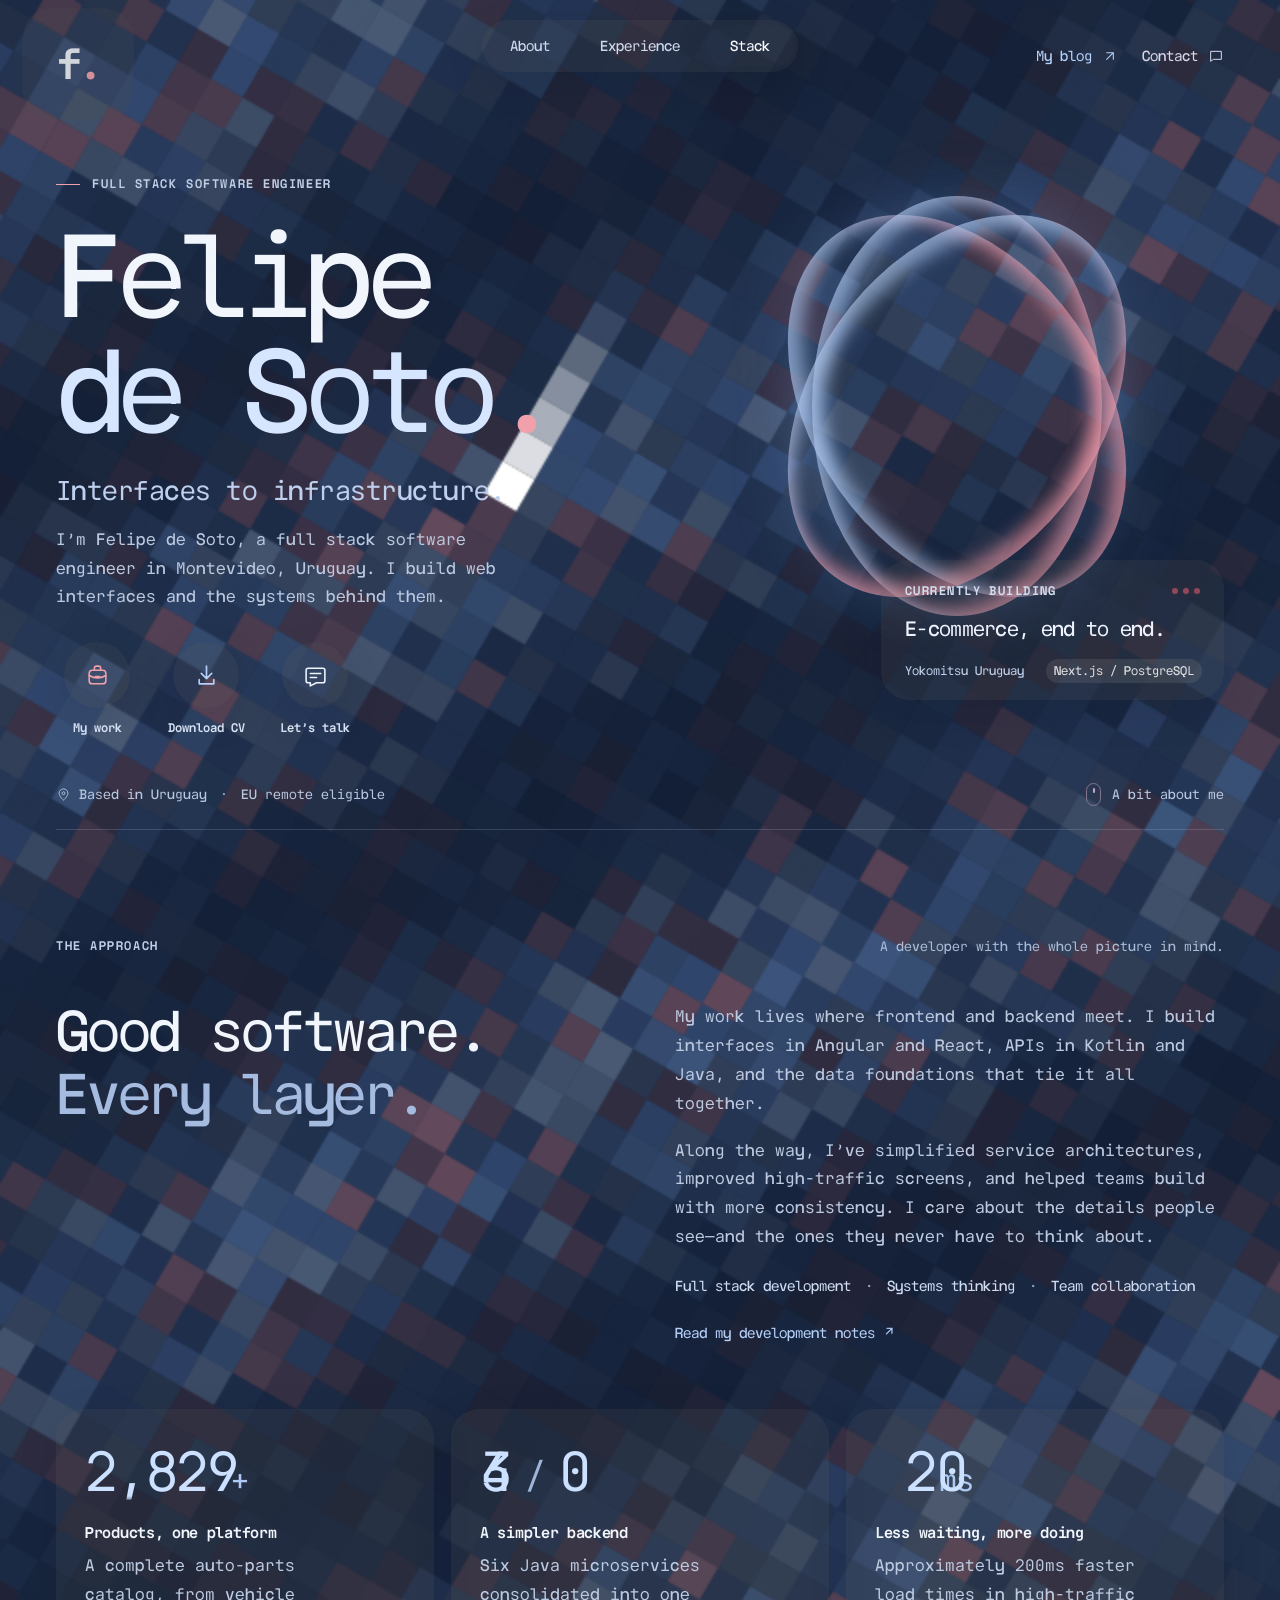
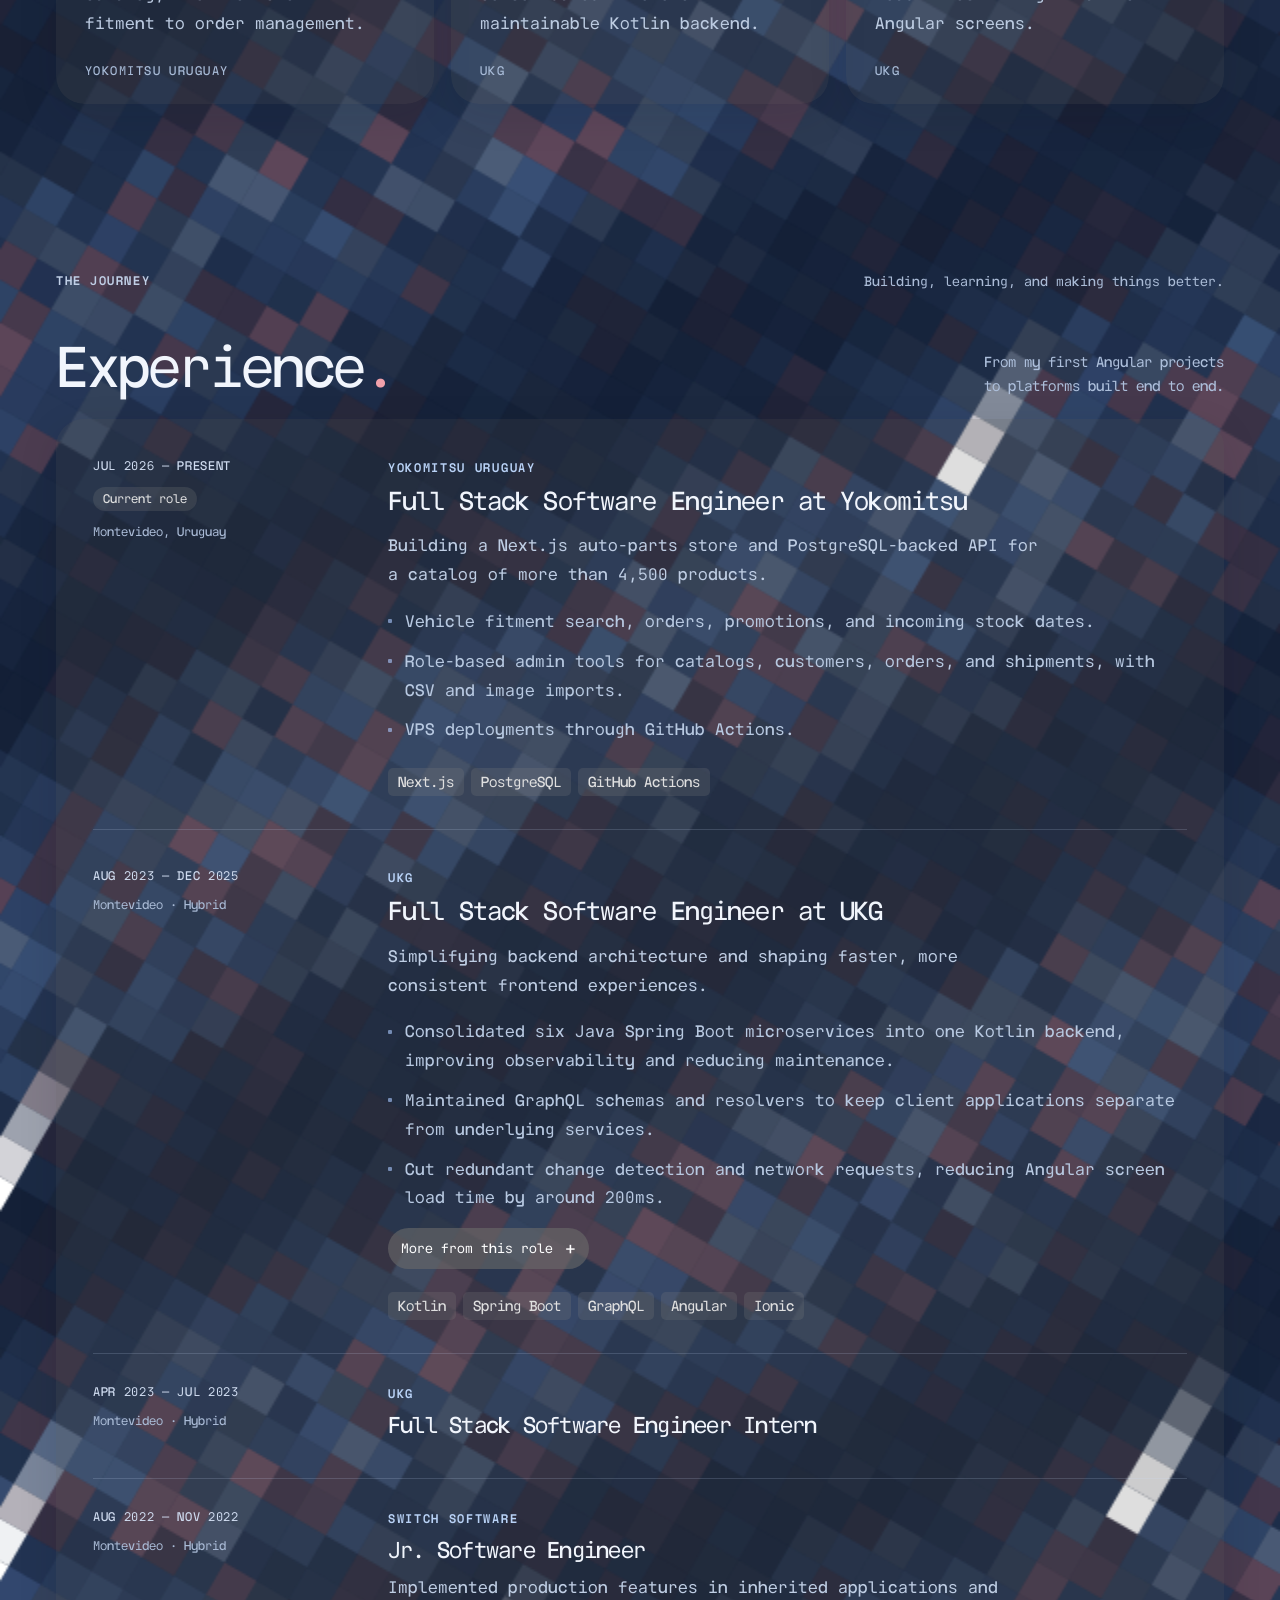
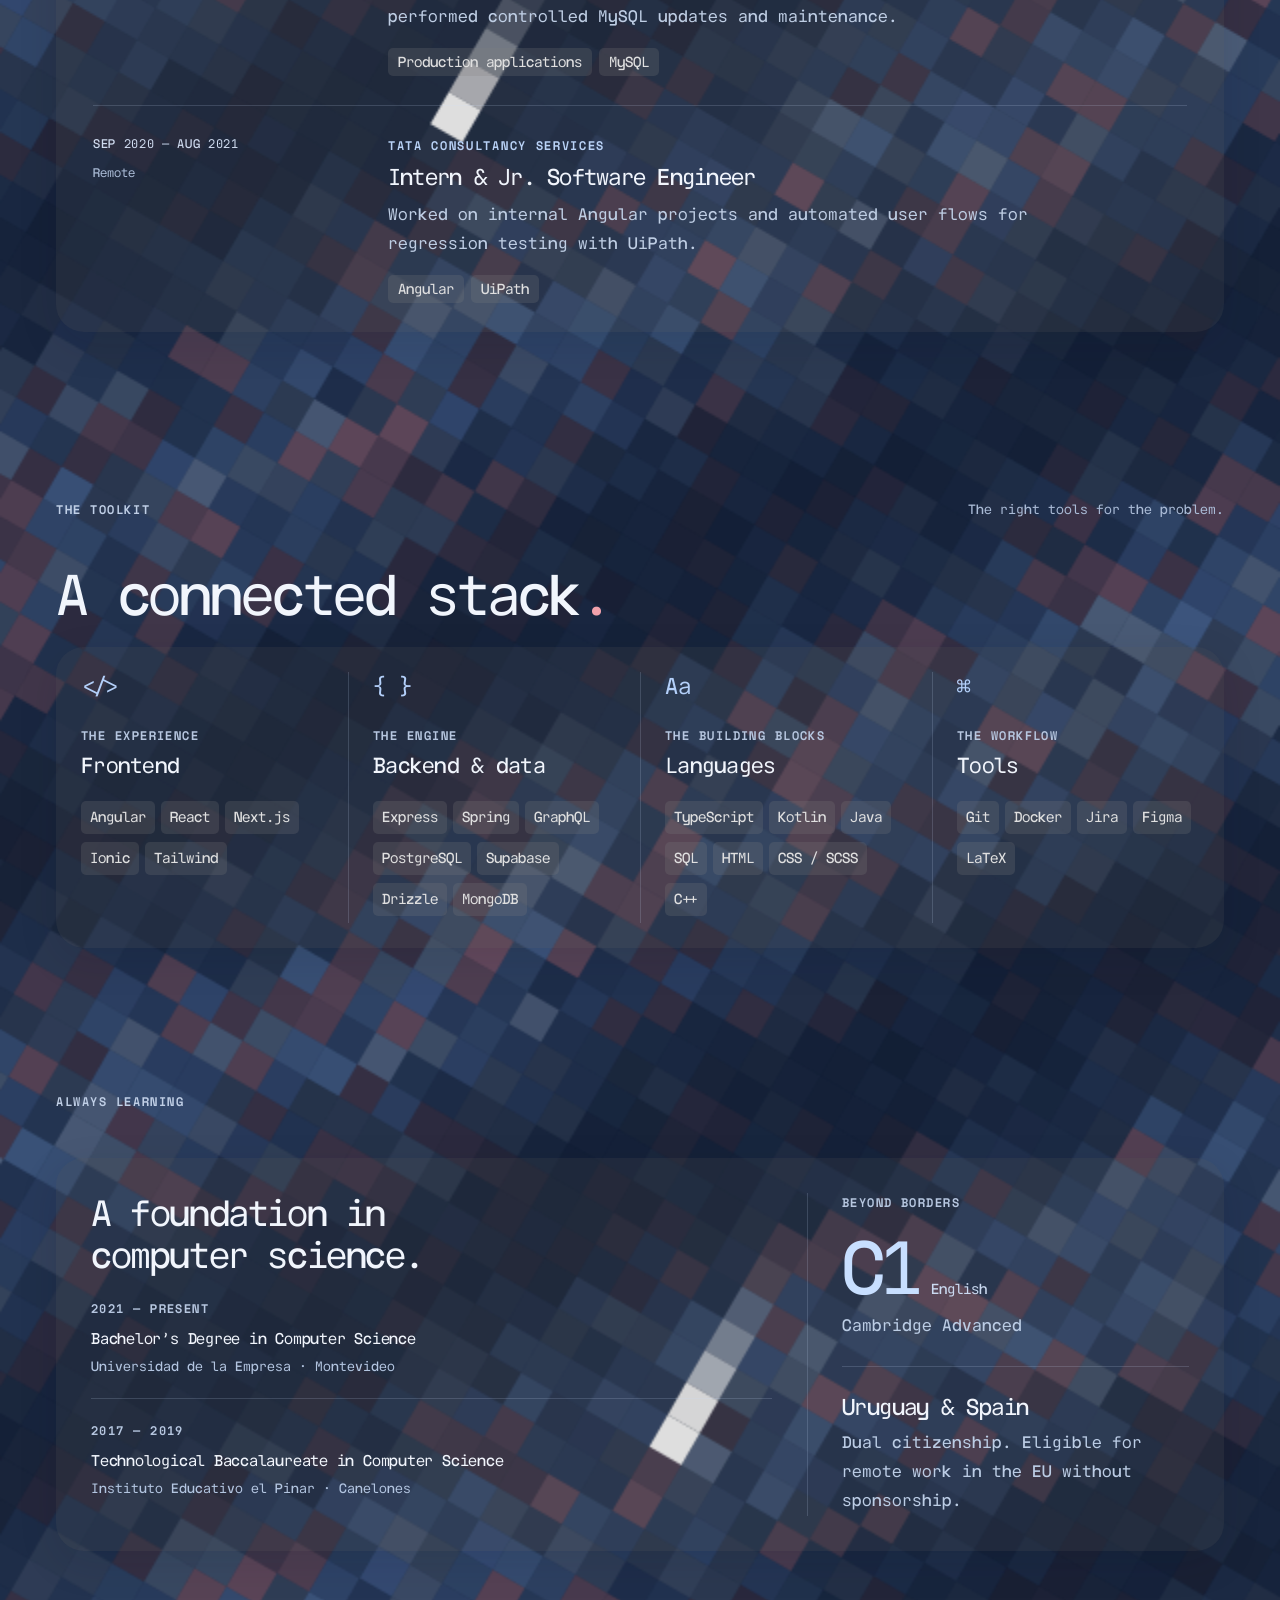
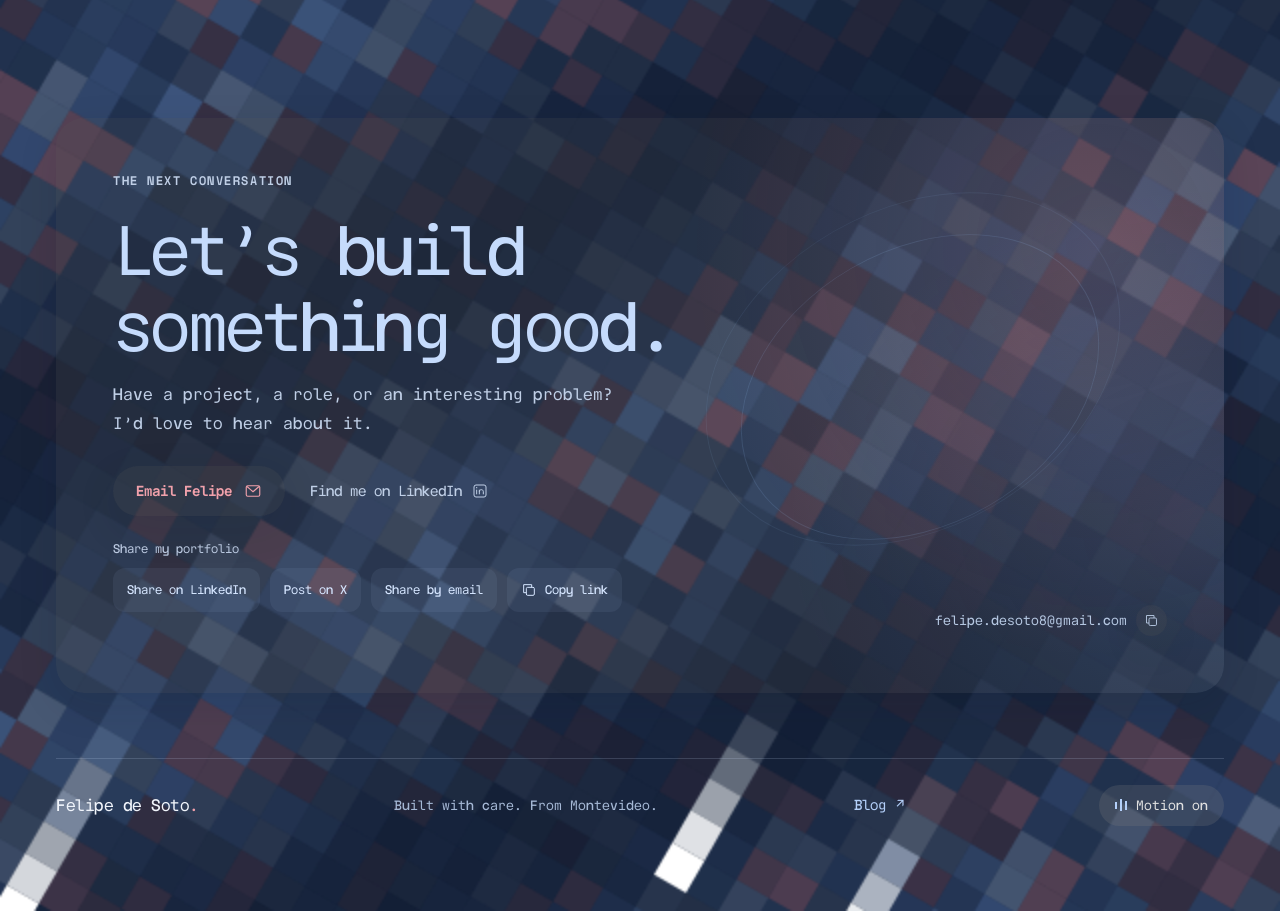
==== commit 78deaae1: "Publish flat technology tags and motion toggle" ====
--- a/index.html
+++ b/index.html
@@ -27,11 +27,11 @@
     <link rel="apple-touch-icon" sizes="180x180" href="./apple-touch-icon.png" />
     <link rel="preload" href="./assets/YIPMono-Regular-CXokgM-x.woff2" as="font" type="font/woff2" crossorigin />
     <title>Felipe de Soto — Full Stack Software Engineer</title>
-    <script type="module" crossorigin src="./assets/index-DSjHg5C9.js"></script>
+    <script type="module" crossorigin src="./assets/index-D7PF3SiO.js"></script>
     <link rel="modulepreload" crossorigin href="./assets/preload-helper-D-klIVGQ.js">
     <link rel="modulepreload" crossorigin href="./assets/glass-view-C-4juV8t.js">
     <link rel="stylesheet" crossorigin href="./assets/preload-helper-DiWeSKb-.css">
-    <link rel="stylesheet" crossorigin href="./assets/index-5XyM0gJp.css">
+    <link rel="stylesheet" crossorigin href="./assets/index-BQ_9pRZD.css">
   </head>
   <body>
     <a class="skip-link" href="#main">Skip to content</a>
@@ -159,7 +159,7 @@
             >
           </p>
           <div class="current-card-bottom">
-            <span>Yokomitsu Uruguay</span><span class="glass">Next.js / PostgreSQL</span>
+            <span>Yokomitsu Uruguay</span><span>Next.js / PostgreSQL</span>
           </div>
         </aside>
         <div class="hero-bottom" data-hero-reveal>
@@ -288,7 +288,7 @@
           <article class="career-card featured-career">
             <div class="career-meta">
               <span class="career-date">JUL 2026 — PRESENT</span
-              ><span class="role-badge glass">Current role</span
+              ><span class="role-badge">Current role</span
               ><span class="career-place">Montevideo, Uruguay</span>
             </div>
             <div class="career-content">
@@ -310,8 +310,8 @@
                 <li>VPS deployments through GitHub Actions.</li>
               </ul>
               <div class="tech-tags">
-                <span class="glass">Next.js</span><span class="glass">PostgreSQL</span
-                ><span class="glass">GitHub Actions</span>
+                <span>Next.js</span><span>PostgreSQL</span
+                ><span>GitHub Actions</span>
               </div>
             </div>
           </article>
@@ -365,8 +365,8 @@
                 </div>
               </details>
               <div class="tech-tags">
-                <span class="glass">Kotlin</span><span class="glass">Spring Boot</span><span class="glass">GraphQL</span
-                ><span class="glass">Angular</span><span class="glass">Ionic</span>
+                <span>Kotlin</span><span>Spring Boot</span><span>GraphQL</span
+                ><span>Angular</span><span>Ionic</span>
               </div>
             </div>
           </article>
@@ -393,7 +393,7 @@
                 performed controlled MySQL updates and maintenance.
               </p>
               <div class="tech-tags">
-                <span class="glass">Production applications</span><span class="glass">MySQL</span>
+                <span>Production applications</span><span>MySQL</span>
               </div>
             </div>
           </article>
@@ -410,7 +410,7 @@
                 regression testing with UiPath.
               </p>
               <div class="tech-tags">
-                <span class="glass">Angular</span><span class="glass">UiPath</span>
+                <span>Angular</span><span>UiPath</span>
               </div>
             </div>
           </article>
@@ -437,8 +437,8 @@
             ><span class="mini-label">THE EXPERIENCE</span>
             <h3>Frontend</h3>
             <div class="stack-tags">
-              <span class="glass">Angular</span><span class="glass">React</span><span class="glass">Next.js</span
-              ><span class="glass">Ionic</span><span class="glass">Tailwind</span>
+              <span>Angular</span><span>React</span><span>Next.js</span
+              ><span>Ionic</span><span>Tailwind</span>
             </div>
           </article>
           <article class="stack-card">
@@ -446,9 +446,9 @@
             ><span class="mini-label">THE ENGINE</span>
             <h3>Backend & data</h3>
             <div class="stack-tags">
-              <span class="glass">Express</span><span class="glass">Spring</span><span class="glass">GraphQL</span
-              ><span class="glass">PostgreSQL</span><span class="glass">Supabase</span><span class="glass">Drizzle</span
-              ><span class="glass">MongoDB</span>
+              <span>Express</span><span>Spring</span><span>GraphQL</span
+              ><span>PostgreSQL</span><span>Supabase</span><span>Drizzle</span
+              ><span>MongoDB</span>
             </div>
           </article>
           <article class="stack-card">
@@ -456,9 +456,9 @@
             ><span class="mini-label">THE BUILDING BLOCKS</span>
             <h3>Languages</h3>
             <div class="stack-tags">
-              <span class="glass">TypeScript</span><span class="glass">Kotlin</span><span class="glass">Java</span
-              ><span class="glass">SQL</span><span class="glass">HTML</span><span class="glass">CSS / SCSS</span
-              ><span class="glass">C++</span>
+              <span>TypeScript</span><span>Kotlin</span><span>Java</span
+              ><span>SQL</span><span>HTML</span><span>CSS / SCSS</span
+              ><span>C++</span>
             </div>
           </article>
           <article class="stack-card">
@@ -466,8 +466,8 @@
             ><span class="mini-label">THE WORKFLOW</span>
             <h3>Tools</h3>
             <div class="stack-tags">
-              <span class="glass">Git</span><span class="glass">Docker</span><span class="glass">Jira</span
-              ><span class="glass">Figma</span><span class="glass">LaTeX</span>
+              <span>Git</span><span>Docker</span><span>Jira</span
+              ><span>Figma</span><span>LaTeX</span>
             </div>
           </article>
         </div>
@@ -630,7 +630,7 @@
       <a class="footer-name" href="#home">Felipe de Soto<span>.</span></a
       ><span class="footer-note">Built with care. From Montevideo.</span
       ><a class="portfolio-blog-link" href="./blog/">Blog <span aria-hidden="true">↗</span></a
-      ><button id="motion-toggle" class="glass" type="button" aria-pressed="false">
+      ><button id="motion-toggle" type="button" aria-pressed="false">
         <span class="motion-bars" aria-hidden="true"><i></i><i></i><i></i></span
         ><span id="motion-label">Motion on</span>
       </button>
--- a/assets/index-BQ_9pRZD.css
+++ b/assets/index-BQ_9pRZD.css
@@ -0,0 +1 @@
+:root{--selection-color:#f1a1ab;--selection-ink:#101b30;--glass-color-amount:.188;--glass-blur-amount:0;--glass-distortion:4;--glass-chromatic-aberration:.4;--glass-edge-highlight:0;--glass-specular:0;--glass-fresnel:0;--glass-brightness:0;--glass-saturation:0;--glass-depth:60;--glass-header-depth-scale:2;--glass-playground-depth-scale:2.5;--glass-thickness:24;--glass-refraction-index:1.45;--glass-edge-reflection:.85;--glass-reflection-blur:6;--glass-shadow-opacity:.065;--glass-shadow-spread:16;--glass-shadow-offset-y:1;--glass-blur-unit:11.4286px;--glass-blur:calc(var(--glass-blur-amount) * var(--glass-blur-unit));--glass-fallback-saturation:1.12;--glass-frost-rgb:79, 79, 79;--glass-shadow:0 12px 40px #0610241a}::selection{background-color:var(--selection-color);color:var(--selection-ink)}::target-text{background-color:var(--selection-color);color:var(--selection-ink)}.glass,.glass:before,.glass:after,.glass-render-layer,.glass-render{border:0!important}.glass{isolation:isolate;box-shadow:var(--glass-shadow);-webkit-backdrop-filter:blur(var(--glass-blur)) saturate(var(--glass-fallback-saturation));background:0 0;position:relative}.glass:before{content:"";border-radius:inherit;pointer-events:none;z-index:-1;background:rgba(var(--glass-frost-rgb), var(--glass-color-amount));position:absolute;inset:0}.glass-clear{--glass-color-amount:0}.glass.glass-webgl{-webkit-backdrop-filter:none}.glass.glass-webgl:before{background:0 0}.glass-render{opacity:1;z-index:-2!important}.glass-render-layer{z-index:-2;border-radius:inherit;pointer-events:none;position:absolute;inset:0;overflow:clip}.glass-scene{z-index:-1;pointer-events:none;position:absolute;inset:0;overflow:clip}.glass-scene>.lighting-background{z-index:0;position:absolute}.glass-scene-lens{z-index:1;pointer-events:none;position:absolute}.glass-scene-content{opacity:0;pointer-events:none;position:absolute}@font-face{font-family:YIP Mono;font-style:normal;font-weight:400;font-display:swap;src:url(./YIPMono-Regular-CXokgM-x.woff2)format("woff2")}@font-face{font-family:YIP Mono;font-style:normal;font-weight:700;font-display:swap;src:url(./YIPMono-Bold-YjQy5hGb.woff2)format("woff2")}:root{--card-perspective:1100px;--body-font:"YIP Mono", monospace;font-family:var(--body-font);color:#f1f5fc;font-synthesis:none;font-variant-ligatures:common-ligatures contextual;--muted:#bcc9df;--blue:#b4d0fa;--coral:#f1a1ab;--display:var(--body-font);--line:#cfe1ff2b;background:#101b30;font-weight:400}*{box-sizing:border-box}html{scroll-behavior:smooth;scroll-padding-top:calc(84px + env(safe-area-inset-top,0px))}body{isolation:isolate;margin:0;position:relative;overflow-x:clip}a{color:inherit;text-decoration:none}button{font:inherit;color:inherit;cursor:pointer}button,a{-webkit-tap-highlight-color:transparent}button:focus-visible,a:focus-visible,summary:focus-visible{outline:2px solid var(--blue);outline-offset:6px}svg{flex-shrink:0}button{border:0}p,h1,h2,h3{margin:0}p{font-size:1rem;line-height:1.8}section[id]{scroll-margin-top:24px}.shell{width:min(1180px,100% - 112px);margin-inline:auto}.section{padding-block:84px}.ambient{z-index:-1;pointer-events:none;background:radial-gradient(at 0 10%,#cf65722e,#0000 55%),radial-gradient(at 100% 35%,#4d87e83d,#0000 65%);position:absolute;inset:0}.lighting-background{z-index:-1;pointer-events:none;image-rendering:auto;opacity:0;width:100%;height:100%;transition:opacity .8s;position:absolute;inset:0}.lighting-background.is-ready{opacity:1}.grain{z-index:20;pointer-events:none;opacity:.012;background-image:url("data:image/svg+xml,%3Csvg viewBox='0 0 180 180' xmlns='http://www.w3.org/2000/svg'%3E%3Cfilter id='n'%3E%3CfeTurbulence type='fractalNoise' baseFrequency='.9' numOctaves='3' stitchTiles='stitch'/%3E%3C/filter%3E%3Crect width='100%25' height='100%25' opacity='.7' filter='url(%23n)'/%3E%3C/svg%3E");position:fixed;inset:0}.site-header{z-index:5;justify-content:space-between;align-items:center;height:112px;display:flex;position:relative}.wordmark{left:max(56px,50% - 590px);top:calc(42px + env(safe-area-inset-top,0px));width:44px;height:44px;font:700 2.65rem var(--display);letter-spacing:-.1em;justify-content:center;align-items:center;line-height:1;display:flex;position:fixed}.wordmark span{color:var(--coral)}.main-nav{top:calc(20px + env(safe-area-inset-top,0px));z-index:10;touch-action:pan-y;-webkit-user-select:none;user-select:none;border-radius:50px;gap:8px;width:max-content;max-width:calc(100% - 32px);padding:7px;display:flex;position:fixed;left:50%;overflow:visible;transform:translate(-50%)}.glass.nav-selection{left:var(--pill-center,51.5px);width:var(--pill-width,89px);height:var(--pill-height,40px);z-index:3;pointer-events:none;border-radius:100px;transition:left .2s cubic-bezier(.22,1.1,.3,1),width .2s cubic-bezier(.22,1.1,.3,1),height .2s cubic-bezier(.22,1.1,.3,1);position:absolute;top:50%;transform:translate(-50%,-50%)}.main-nav.is-moving .nav-selection{transition:left .42s cubic-bezier(.22,1.1,.3,1),width .15s ease-out,height .15s ease-out}.main-nav.is-dragging{cursor:grabbing}.main-nav.is-dragging .nav-selection{transition:width .13s ease-out,height .13s ease-out}.main-nav.is-dragging a{cursor:grabbing}.main-nav a{color:#cfdaec;z-index:2;border-radius:30px;padding:10px 21px;font-size:.875rem;transition:color .2s,background .2s;position:relative}.main-nav a:hover{color:#faf8ff}.main-nav a[aria-current=location]{color:#faf8ff;background:0 0}.header-actions{align-items:center;gap:24px;margin-left:auto;display:flex}.header-contact{color:#dcd8e8;white-space:nowrap;align-items:center;gap:10px;min-height:44px;font-size:.875rem;display:flex}.header-contact:hover{color:var(--coral)}.header-blog{color:var(--blue)}@media (min-width:781px) and (max-width:1000px){.main-nav a{padding-inline:12px}.header-contact{font-size:.75rem}.header-actions{gap:16px}}.hero{isolation:isolate;min-height:740px;padding-top:62px;position:relative}.hero-content{z-index:2;pointer-events:none;width:64%;position:relative}.hero-content a{pointer-events:auto}.eyebrow{letter-spacing:.13em;color:#c0cfe6;align-items:center;gap:12px;font-size:.75rem;font-weight:700;line-height:1.7;display:flex}.eyebrow-line{background:var(--coral);width:24px;height:1px}.hero h1{font-family:var(--display);letter-spacing:-.05em;margin:26px 0 25px;font-size:clamp(5.5rem,8.8vw,8rem);font-weight:400;line-height:1.015}.hero-name{width:-moz-fit-content;width:fit-content;display:block}.hero-heading-role{text-transform:uppercase;margin-bottom:26px}.hero h1:has(.hero-heading-role){margin-top:0}.name-second{color:#d6e6ff}.name-dot{color:var(--coral)}.hero-role{font-family:var(--display);letter-spacing:-.02em;font-size:1.6rem;font-weight:400;line-height:1.4}.hero-role span{color:#bed0ed}.hero-role .hero-role-morph{white-space:normal;max-width:100%}.hero-role-button{pointer-events:auto;font:inherit;letter-spacing:inherit;line-height:inherit;text-align:left;cursor:pointer;background:0 0;border:0;border-radius:6px;padding:0;display:block}.hero-role-button:focus-visible{outline-offset:6px;outline:2px solid #bed0ed}.hero-role-hint{display:none}.glass.glass-playground{clip-path:polygon(50% 0%,65.654% .121%,72.085% .483%,76.939% 1.088%,80.931% 1.941%,84.329% 3.045%,87.268% 4.408%,89.824% 6.039%,92.045% 7.955%,93.961% 10.176%,95.592% 12.732%,96.955% 15.671%,98.059% 19.069%,98.912% 23.061%,99.517% 27.915%,99.879% 34.346%,100% 50%,99.879% 65.654%,99.517% 72.085%,98.912% 76.939%,98.059% 80.931%,96.955% 84.329%,95.592% 87.268%,93.961% 89.824%,92.045% 92.045%,89.824% 93.961%,87.268% 95.592%,84.329% 96.955%,80.931% 98.059%,76.939% 98.912%,72.085% 99.517%,65.654% 99.879%,50% 100%,34.346% 99.879%,27.915% 99.517%,23.061% 98.912%,19.069% 98.059%,15.671% 96.955%,12.732% 95.592%,10.176% 93.961%,7.955% 92.045%,6.039% 89.824%,4.408% 87.268%,3.045% 84.329%,1.941% 80.931%,1.088% 76.939%,.483% 72.085%,.121% 65.654%,0% 50%,.121% 34.346%,.483% 27.915%,1.088% 23.061%,1.941% 19.069%,3.045% 15.671%,4.408% 12.732%,6.039% 10.176%,7.955% 7.955%,10.176% 6.039%,12.732% 4.408%,15.671% 3.045%,19.069% 1.941%,23.061% 1.088%,27.915% .483%,34.346% .121%);left:max(22px,50% - 624px);top:calc(8px + env(safe-area-inset-top,0px));z-index:30;touch-action:none;-webkit-user-select:none;user-select:none;cursor:grab;border-radius:20%;place-items:center;width:112px;height:112px;padding:0;display:grid;position:fixed}.glass-playground.is-dragging{cursor:grabbing}.glass-playground:focus,.glass-playground:focus-visible{outline:none}@media (max-width:780px){.glass.glass-playground{width:84px;height:84px;left:8px;top:calc(14px + env(safe-area-inset-top,0px))}.wordmark{left:28px;top:calc(34px + env(safe-area-inset-top,0px))}}.hero-description{color:var(--muted);max-width:440px;margin-top:16px;font-size:1rem;line-height:1.8}.hero-actions{align-items:center;gap:27px;margin-top:30px;display:flex}.hero-action{color:#dbe6f8;justify-items:center;gap:12px;min-width:82px;font-size:.75rem;font-weight:700;display:grid}.action-orb{color:#eef5ff;border-radius:100px;place-items:center;width:66px;height:66px;transition:transform .25s;display:grid}.action-orb-coral{color:var(--coral)}.action-orb-blue{color:var(--blue)}.hero-action:hover .action-orb{transform:translateY(-4px)}.button{border-radius:100px;justify-content:center;align-items:center;gap:12px;min-height:50px;padding:13px 23px;font-size:.875rem;font-weight:700;transition:box-shadow .25s,background .25s,transform .25s;display:inline-flex;position:relative}.button:hover{transform:translateY(-2px)}.button-primary{color:var(--coral)}.hero-art{z-index:2;pointer-events:none;width:780px;height:710px;position:absolute;top:-30px;right:-40px}.hero-art canvas{opacity:0;width:100%;height:100%;transition:opacity 1.2s;display:block}.hero-art canvas.is-ready{opacity:1}.aurora-fallback{border-radius:50%;width:290px;height:420px;transition:opacity .8s;position:absolute;top:16%;left:42%;transform:rotate(-35deg);box-shadow:inset 12px 8px 18px #b0cbf2aa,inset -12px -8px 18px #ee97a6aa,0 0 65px #86b5fa22}.aurora-fallback:before,.aurora-fallback:after{content:"";border-radius:inherit;box-shadow:inherit;position:absolute;inset:0;transform:rotate(35deg)}.aurora-fallback:after{transform:rotate(70deg)}.hero-art.has-artwork .aurora-fallback{opacity:0}.current-card{z-index:3;border-radius:28px;width:343px;padding:21px 24px;position:absolute;top:448px;right:0}.current-card-top{justify-content:space-between;align-items:center;display:flex}.mini-label{letter-spacing:.12em;color:#b7c7e0;font-size:.75rem;font-weight:700;line-height:1.7}.build-dots{flex-shrink:0;align-items:center;gap:5px;height:18px;margin-left:12px;display:inline-flex}.build-dots i{opacity:.5;background:#ff6575;border-radius:50%;width:6px;height:6px;animation:1.8s ease-in-out infinite build-dot-pulse;box-shadow:0 0 9px #ff657545}.build-dots i:nth-child(2){animation-delay:.18s}.build-dots i:nth-child(3){animation-delay:.36s}@keyframes build-dot-pulse{0%,65%,to{opacity:.45;transform:translateY(0)scale(.85)}28%,36%{opacity:1;transform:translateY(-2px)scale(1.1)}}.build-shimmer{--shimmer-color:#d4dfef;max-width:100%;color:var(--shimmer-color);display:inline-block}.build-shimmer-title{--shimmer-color:#edf3fd}@supports ((-webkit-background-clip:text) or (background-clip:text)){.build-shimmer{color:#0000;background-image:linear-gradient(100deg, var(--shimmer-color) 0%, var(--shimmer-color) 42%, #fff 50%, var(--shimmer-color) 58%, var(--shimmer-color) 100%);background-position:100% 0;background-size:250% 100%;-webkit-background-clip:text;background-clip:text;animation:4.4s linear infinite build-text-shimmer}}@keyframes build-text-shimmer{0%,10%{background-position:100% 0}80%,to{background-position:0 0}}.motion-off .build-shimmer{color:var(--shimmer-color);background:0 0;animation:none}.motion-off .build-dots i{opacity:.85;animation:none;transform:none}@media (prefers-reduced-motion:reduce){.build-shimmer{color:var(--shimmer-color);background:0 0;animation:none}.build-dots i{opacity:.85;animation:none;transform:none}}@media (forced-colors:active){.build-shimmer{color:canvastext;background:0 0;animation:none}}.current-card>p{font-family:var(--display);letter-spacing:-.035em;color:#edf3fd;margin-top:10px;font-size:1.25rem}.current-card-bottom{color:#c0d0e9;justify-content:space-between;gap:10px;margin-top:16px;font-size:.75rem;display:flex}.current-card-bottom>span:last-child{color:#d6e6ff;border-radius:100px;margin:-4px -2px;padding:4px 8px}.hero-bottom{border-bottom:1px solid var(--line);color:#b7c7df;justify-content:space-between;align-items:center;width:100%;padding:23px 0;font-size:.75rem;display:flex;position:absolute;bottom:22px}.location{align-items:center;gap:8px;display:flex}.divider-dot{color:#91a9cd;margin:0 5px}.scroll-link{align-items:center;gap:11px;display:flex}.scroll-link:hover{color:#e9f2ff}.scroll-icon{border:1px solid #84758e;border-radius:9px;width:15px;height:23px;position:relative}.scroll-icon:after{content:"";background:#bda6d4;border-radius:2px;width:2px;height:5px;position:absolute;top:4px;left:6px}.section-heading{justify-content:space-between;align-items:center;margin-bottom:45px;display:flex}.section-note{color:#aabbd6;font-size:.8125rem}.display-heading{font-family:var(--display);letter-spacing:-.04em;font-size:clamp(2.8rem,4.3vw,4rem);font-weight:400;line-height:1.13}.muted-text{color:#a5bbdf}.about-grid{grid-template-columns:1fr 1fr;gap:70px;display:grid}.about-copy{color:var(--muted);padding-top:2px}.about-copy p+p{margin-top:18px}.about-tags{flex-wrap:wrap;gap:14px;margin-top:25px;display:flex}.portfolio-blog-link{min-height:44px;color:var(--blue);align-items:center;gap:10px;font-size:.875rem;display:inline-flex}.about-copy .portfolio-blog-link{margin-top:16px}.portfolio-blog-link:hover{color:var(--coral)}.about-tags span{color:#cfddf3;font-size:.75rem}.about-tags span+span:before{content:"·";color:#91a9cd;margin-right:14px}.impact-grid{grid-template-columns:repeat(3,1fr);gap:17px;margin-top:54px;display:grid}.impact-card{border-radius:28px;padding:31px 29px 25px;transition:border-color .3s,background .3s;position:relative;overflow:hidden}.metric{font-family:var(--display);letter-spacing:-.03em;color:#cce0ff;margin-bottom:19px;font-size:3.35rem;font-weight:400;line-height:1.2}.metric-suffix{letter-spacing:-.04em;color:#aecaf4;margin-left:3px;font-size:1.9rem}.metric-separator{color:#9eb5d7;vertical-align:middle;padding:0 15px;font-size:2.1rem;display:inline-block}.impact-card h3{letter-spacing:-.02em;margin-bottom:9px;font-size:.9375rem;font-weight:700}.impact-card p{color:#bccbe1;max-width:285px;font-size:.875rem;line-height:1.8}.metric-source{letter-spacing:.12em;color:#a8bbd7;margin-top:24px;font-size:.75rem;display:block}.section-title-row{justify-content:space-between;align-items:flex-end;gap:25px;margin-bottom:20px;display:flex}.section-title-row>p{color:#adbfdb;font-size:.875rem;line-height:1.7}.title-dot{color:var(--coral)}.experience-section{position:relative}.timeline{--group-inset:37px;border-radius:28px;flex-direction:column;display:flex}.career-card{border-radius:0;grid-template-columns:260px 1fr;gap:35px;padding:37px 37px 33px;display:grid;position:relative}.career-card+.career-card:before{content:"";inset:0 var(--group-inset) auto;background:var(--line);height:1px;position:absolute}.career-meta{flex-direction:column;align-items:flex-start;gap:13px;padding-top:2px;display:flex}.career-date{letter-spacing:.055em;color:#cfdbef;font-size:.75rem}.career-place{color:#a9bad5;font-size:.75rem}.role-badge{color:#f1b2be;border-radius:100px;padding:4px 10px;font-size:.75rem}.company-label{letter-spacing:.14em;color:#b9d2f6;font-size:.75rem;font-weight:700}.career-content h3{font-family:var(--display);letter-spacing:-.035em;margin:8px 0 14px;font-size:1.55rem;font-weight:400;line-height:1.35}.career-content>p{color:#bfcee4;max-width:650px;font-size:.9375rem;line-height:1.8}.achievement-list{color:#b8c9e1;flex-direction:column;gap:11px;margin:18px 0 0;padding:0;font-size:.875rem;line-height:1.8;list-style:none;display:flex}.achievement-list li{padding-left:17px;position:relative}.achievement-list li:before{content:"";background:#abcaff99;border-radius:1px;width:4px;height:4px;position:absolute;top:.7em;left:0}.tech-tags{flex-wrap:wrap;gap:7px;margin-top:23px;display:flex}.tech-tags>span{color:#bdcfea;border-radius:5px;padding:5px 10px;font-size:.75rem}.career-details{margin-top:15px}.career-details summary{cursor:pointer;color:#fff;background:#6b6b6b99;border:0;border-radius:30px;align-items:center;gap:12px;padding:8px 13px;font-size:.8125rem;list-style:none;transition:background-color .2s;display:inline-flex}.career-details summary:hover,.career-details summary:focus-visible{background:#73737399}.career-details summary::-webkit-details-marker{display:none}.career-details-content{display:flow-root;overflow:hidden}.details-plus{font-size:1.15rem;font-weight:400;transition:transform .2s}.career-details[open]:not([data-expanded=false]) .details-plus{transform:rotate(45deg)}.compact-career{padding-block:29px}.compact-career h3{margin-bottom:9px;font-size:1.35rem}.compact-career .career-content>p{font-size:.875rem}.compact-career .tech-tags{margin-top:16px}.stack-grid{--group-inset:25px;border-radius:28px;grid-template-columns:repeat(4,1fr);display:grid}.stack-card{border-radius:0;padding:28px 25px 32px;position:relative;overflow:hidden}.stack-card+.stack-card:before{content:"";inset:var(--group-inset) auto var(--group-inset) 0;background:var(--line);width:1px;position:absolute}.stack-symbol{font-family:var(--display);color:#b4d0fa;margin-bottom:27px;font-size:1.4rem;line-height:1;display:block}.stack-card h3{font-family:var(--display);letter-spacing:-.035em;margin-top:5px;margin-bottom:22px;font-size:1.3rem;font-weight:400}.stack-card .mini-label{font-size:.75rem}.stack-tags{flex-wrap:wrap;gap:8px 6px;display:flex}.tech-tags>span,.stack-tags>span,.role-badge,.current-card-bottom>span:last-child{color:#e0e0e0;background:#80808038}.stack-tags>span{border-radius:5px;padding:6px 9px;font-size:.75rem;line-height:1.5;transition:color .2s}.stack-tags>span:hover{color:#e3eeff}.education-section{padding-top:60px}.education-grid{--group-inset:35px;border-radius:28px;grid-template-columns:1.8fr 1fr;display:grid}.education-main,.education-aside{border-radius:0;padding:35px;position:relative}.education-aside:before{content:"";inset:var(--group-inset) auto var(--group-inset) 0;background:var(--line);width:1px;position:absolute}.education-main h2{font-family:var(--display);letter-spacing:-.04em;margin-bottom:20px;font-size:2.2rem;font-weight:400;line-height:1.2}.education-item+.education-item{border-top:1px solid var(--line);margin-top:20px;padding-top:20px}.education-item h3{letter-spacing:-.015em;margin:7px 0 4px;font-size:.9375rem;font-weight:400;line-height:1.6}.education-item p{color:#b3c5e0;font-size:.8125rem}.education-aside{flex-direction:column;justify-content:center;display:flex}.language-mark{font-family:var(--display);letter-spacing:-.07em;color:#c8dfff;margin:20px 0 0;font-size:4.5rem;line-height:1}.language-mark span{font-family:var(--body-font);color:#cbdaf1;letter-spacing:0;margin-left:13px;font-size:.875rem}.education-aside>p{color:#bccde5;margin-top:7px;font-size:.875rem;line-height:1.8}.education-divider{background:var(--line);height:1px;margin:25px 0}.education-aside h3{font-family:var(--display);letter-spacing:-.025em;font-size:1.4rem;font-weight:400}.contact-section{padding-bottom:50px}.contact-panel{border-radius:28px;min-height:460px;padding:53px 57px;position:relative;overflow:hidden}.contact-panel .eyebrow{z-index:1;position:relative}.contact-panel h2{z-index:1;margin:23px 0 16px;font-size:clamp(3.2rem,5.2vw,4.5rem);position:relative}.contact-panel h2>span{color:#c5dbfc}.contact-panel>p{color:#c0cfe6;font-size:.9375rem;line-height:1.8;position:relative}.contact-actions{align-items:center;gap:25px;margin-top:28px;display:flex;position:relative}.text-link{color:#c1d0e7;align-items:center;gap:10px;padding-block:14px;font-size:.875rem;display:inline-flex}.text-link:hover{color:#edf4ff}.contact-glow{pointer-events:none;background:radial-gradient(at 60% 30%,#e798ab24,#0000 52%),radial-gradient(at 75% 65%,#729fe824,#0000 46%);position:absolute;inset:-20% -20% -20% 42%}.contact-glow:before,.contact-glow:after{content:"";border:1px solid #9ec6ff22;border-radius:50%;width:380px;height:380px;position:absolute;top:24%;left:20%;transform:rotate(-30deg)scaleY(.72)}.contact-glow:after{border-color:#9ec6ff14;width:440px;height:440px;top:18%;left:16%}.email-row{color:#b5c7e1;z-index:2;align-items:center;gap:9px;font-size:.75rem;display:flex;position:absolute;bottom:57px;right:57px}.copy-email{border-radius:50%;padding:8px;display:flex}.copy-email:hover,.email-row a:hover{color:#e0edff}.site-footer{border-top:1px solid var(--line);justify-content:space-between;align-items:center;gap:25px;min-height:108px;margin-top:15px;padding-block:24px 84px;display:flex}.footer-name{font-family:var(--display);letter-spacing:-.03em;font-size:1rem;font-weight:400}.footer-name span{color:#f1a1ab}.footer-note{color:#a5b8d5;font-size:.75rem}#motion-toggle{color:#e0e0e0;background:#80808038;border-radius:30px;align-items:center;gap:9px;padding:12px 16px;font-size:.75rem;display:flex}.motion-bars{align-items:center;gap:3px;height:13px;display:flex}.motion-bars i{background:#b4d0fa;width:2px;height:7px;display:block}.motion-bars i:nth-child(2){height:12px}.motion-bars i:nth-child(3){height:9px}#motion-toggle[aria-pressed=true] .motion-bars i{height:3px}.skip-link{z-index:30;color:#101b30;background:#d4e5ff;border-radius:5px;padding:12px 20px;position:fixed;top:-100px;left:20px}.skip-link:focus{top:12px}.sr-only{clip:rect(0, 0, 0, 0);white-space:nowrap;border:0;width:1px;height:1px;margin:-1px;padding:0;overflow:hidden;position:absolute!important}.motion-off{scroll-behavior:auto}.motion-off *{transition:none!important}.glass.card-hover-surface{transform-origin:50%;transform:perspective(var(--card-perspective)) translateY(var(--card-hover-lift,0px)) rotateX(var(--card-tilt-x,0deg)) rotateY(var(--card-tilt-y,0deg)) scale(var(--card-hover-scale,1))}.glass.card-hover-surface.is-tilting{will-change:transform}.motion-off .glass.card-hover-surface{transform:none}@media (prefers-reduced-motion:reduce){.glass.card-hover-surface{transform:none}}@media (min-width:1600px){.hero-art{right:-90px}.hero h1{font-size:8rem}}@media (max-width:1100px){.shell{width:calc(100% - 72px)}.hero{min-height:720px}.hero-art{opacity:.58;width:630px;right:-30px}.current-card{width:310px;top:475px}.about-grid{gap:40px}.career-card{grid-template-columns:205px 1fr;gap:24px;padding:30px}.experience-card{--group-inset:30px}.stack-grid{--group-inset:28px;grid-template-columns:repeat(2,1fr)}.stack-card{padding:28px}.stack-card:nth-of-type(odd):before{content:none}.stack-card:nth-of-type(n+3):after{content:"";inset:0 var(--group-inset) auto;background:var(--line);height:1px;position:absolute}.email-row{margin-top:25px;position:relative;bottom:auto;right:auto}.contact-panel{padding:45px}.hero-role{font-size:1.4rem}.hero-description{max-width:390px}}@media (max-width:780px){.shell{width:calc(100% - 44px)}.site-header{height:auto;min-height:calc(98px + env(safe-area-inset-top,0px));padding-top:calc(22px + env(safe-area-inset-top,0px));padding-bottom:4px}.main-nav{top:auto;bottom:calc(14px + env(safe-area-inset-bottom,0px));gap:0;padding:4px}.main-nav a{padding:9px 13px;font-size:.75rem}.header-contact{font-size:.75rem}.header-contact svg{display:none}.header-blog svg{display:block}.header-actions{gap:16px}.wordmark{font-size:2.25rem}.hero{min-height:840px;padding-top:59px}.hero-content{width:100%}.hero h1{font-size:6.2rem}.hero-art{opacity:.42;width:520px;height:600px;top:50px;right:0}.hero-description{max-width:380px}.hero-role{font-size:1.4rem}.current-card{width:325px;top:auto;bottom:114px;right:0}.hero-bottom{gap:15px;font-size:.75rem;bottom:13px}.location{flex-wrap:wrap;gap:6px}.scroll-link{white-space:nowrap}.hero-bottom .divider-dot{margin:0 1px}.section{padding-block:59px}.section-heading{margin-bottom:32px}.section-note{display:none}.about-grid{grid-template-columns:1fr;gap:18px}.about-copy p{font-size:.9375rem}.impact-grid{gap:10px;margin-top:34px}.impact-card{padding:24px 18px}.metric{font-size:2.5rem}.metric-suffix{font-size:1.3rem}.impact-card h3{font-size:.8125rem;line-height:1.5}.impact-card p{font-size:.8125rem}.metric-source{font-size:.75rem}.career-card{grid-template-columns:1fr;gap:18px;padding:26px}.career-meta{flex-flow:wrap;align-items:center;gap:10px 17px}.career-place{margin-left:auto}.career-content h3{font-size:1.4rem}.career-date,.career-meta .role-badge{font-size:.75rem}.section-title-row>p{display:none}.section-title-row{margin-bottom:16px}.education-grid{grid-template-columns:1fr 1fr}.education-main,.education-aside{padding:27px}.education-main h2{font-size:1.9rem}.contact-panel{padding:36px}.contact-panel h2{font-size:3.3rem}.footer-note{display:none}.education-item h3{font-size:.875rem}.education-item p{font-size:.75rem}.contact-actions{gap:18px}.text-link{font-size:.8125rem}}@media (max-width:540px){.shell{width:calc(100% - 40px)}.site-header{height:76px}.main-nav a{padding:9px 10px}.header-contact{display:none}.hero{min-height:838px;padding-top:28px}.hero .eyebrow{letter-spacing:.09em;gap:8px;font-size:.75rem}.hero h1{letter-spacing:-.05em;margin-top:22px;margin-bottom:20px;font-size:clamp(4.8rem,19vw,6.4rem)}.hero-art{opacity:.35;width:100%;height:530px;top:175px;right:0}.hero-role{font-size:1.25rem}.hero-description{max-width:320px;font-size:.9375rem}.hero-actions{grid-template-columns:repeat(3,minmax(0,1fr));gap:22px;width:min(100%,300px);margin-top:25px;display:grid}.hero-action{min-width:0}.button{min-height:48px;padding:13px 16px;font-size:.8125rem}.button svg{width:15px}.current-card{width:100%;padding:20px 21px;bottom:122px;right:0}.current-card>p{font-size:1.2rem}.current-card-bottom{font-size:.75rem}.hero-bottom{flex-direction:column;align-items:flex-start;gap:16px;padding:20px 0;font-size:.75rem;bottom:0}.scroll-icon{width:12px;height:19px}.scroll-icon:after{left:4.5px}.scroll-link{gap:8px}.section{padding-block:49px}.section-heading .eyebrow{font-size:.75rem}.display-heading{font-size:clamp(2rem,9.5vw,2.8rem)}.about-copy p{font-size:.9375rem}.about-tags{gap:10px 14px}.about-tags span{font-size:.75rem}.impact-grid{grid-template-columns:1fr}.impact-card{grid-template-columns:100px 1fr;gap:6px 20px;padding:24px;display:grid}.metric{grid-area:1/1/4;align-self:center;margin:0;font-size:2.5rem}.metric-suffix{font-size:1.25rem}.metric-separator{padding:0 8px;font-size:1.5rem}.impact-card h3{grid-column:2;font-size:.9375rem}.impact-card p{grid-column:2;font-size:.8125rem}.metric-source{grid-column:2;margin-top:4px;font-size:.75rem}.career-card{gap:16px;padding:24px 21px}.career-meta{gap:10px 12px}.career-place,.career-date{font-size:.75rem}.role-badge{padding:3px 7px}.career-meta .role-badge+.career-place{width:100%;margin-left:0}.company-label{font-size:.75rem}.career-content h3{font-size:1.3rem}.career-content>p{font-size:.875rem}.achievement-list{gap:9px;font-size:.8125rem}.compact-career h3{font-size:1.25rem}.stack-grid{gap:0}.stack-card{padding:23px 19px}.stack-card h3{font-size:1.15rem}.stack-card .mini-label{letter-spacing:.06em;font-size:.75rem}.stack-symbol{margin-bottom:21px}.stack-tags{gap:6px}.stack-tags>span{padding:5px 7px;font-size:.75rem}.education-grid{grid-template-columns:1fr}.education-main,.education-aside{padding:27px}.education-main h2{font-size:2rem}.education-aside{display:block}.language-mark{margin-top:16px;font-size:3.7rem}.education-aside h3{font-size:1.3rem}.contact-section{padding-bottom:32px}.contact-panel{border-radius:22px;padding:31px 24px}.contact-panel .eyebrow{letter-spacing:.07em;font-size:.75rem}.contact-panel h2{font-size:clamp(2.45rem,10.1vw,3.2rem)}.contact-panel>p{font-size:.875rem}.contact-actions{flex-direction:column;align-items:flex-start;gap:5px;margin-top:24px}.email-row{gap:7px;margin-top:13px;font-size:.75rem}.contact-glow{left:0}.site-footer{gap:15px;min-height:100px}.footer-name{font-size:.875rem}#motion-toggle{font-size:.75rem}}@media (prefers-reduced-motion:reduce){html{scroll-behavior:auto}*,:before,:after{transition-duration:.01ms!important;animation-duration:.01ms!important}.hero-art canvas{transition:none}.button:hover{transform:none}}.glass-controls{z-index:40;justify-items:end;gap:12px;width:320px;max-width:calc(100% - 32px);display:grid;position:fixed;bottom:18px;right:20px}.glass-controls[hidden],.glass-controls-panel[hidden]{display:none}.glass-controls-panel{border-radius:24px;width:100%;max-height:calc(100dvh - 100px);padding:20px 22px;overflow-y:auto}.glass-controls-heading,.glass-controls-bottom{justify-content:space-between;align-items:center;gap:12px;display:flex}.glass-controls-heading h2{font:400 1.2rem var(--display);letter-spacing:-.025em}.glass-controls-close{color:#bcc9df;border-radius:50%;place-items:center;width:32px;height:32px;display:grid}.glass-controls-close:hover{color:#f1f5fc}.glass-controls-panel>p{color:var(--muted);margin:3px 0 18px;font-size:.8125rem;line-height:1.6}.glass-controls-fields{gap:12px;display:grid}.glass-control{grid-template-columns:1fr auto;gap:3px 12px;font-size:.8125rem;display:grid}.glass-control output{color:var(--blue);font-variant-numeric:tabular-nums;font-size:.75rem}.glass-control input[type=range]{appearance:none;cursor:pointer;width:100%;height:28px;accent-color:var(--blue);background:0 0;border:0;grid-column:1/-1;margin:0}.glass-control input[type=range]::-webkit-slider-runnable-track{background:linear-gradient(to right, var(--blue) var(--range-progress), #d5e5ff2e var(--range-progress));border-radius:10px;height:4px}.glass-control input[type=range]::-moz-range-track{background:linear-gradient(to right, var(--blue) var(--range-progress), #d5e5ff2e var(--range-progress));border-radius:10px;height:4px}.glass-control input[type=range]::-webkit-slider-thumb{appearance:none;background:#edf4ff;border:0;border-radius:50%;width:16px;height:16px;margin-top:-6px;box-shadow:0 2px 8px #07101f40}.glass-control input[type=range]::-moz-range-thumb{background:#edf4ff;border:0;border-radius:50%;width:16px;height:16px;box-shadow:0 2px 8px #07101f40}.glass-control input:focus-visible{outline:2px solid var(--blue);outline-offset:3px;border-radius:6px}.glass-color-inputs{grid-column:1/-1;align-items:center;gap:12px;margin:5px 0 3px;display:flex}.glass-color-inputs input{border:0;border-radius:9px;height:34px;margin:0}.glass-color-inputs input[type=color]{cursor:pointer;appearance:none;background:0 0;flex:0 0 46px;width:46px;padding:0;overflow:hidden}.glass-color-inputs input[type=color]::-webkit-color-swatch-wrapper{padding:0}.glass-color-inputs input[type=color]::-webkit-color-swatch{border:0;border-radius:9px}.glass-color-inputs input[type=color]::-moz-color-swatch{border:0;border-radius:9px}.glass-color-hex{min-width:0;color:inherit;font:inherit;font-variant-numeric:tabular-nums;background:#edf4ff0a;flex:1;padding:0 12px}.glass-controls-bottom{margin-top:17px;padding-top:16px}.glass-controls-bottom>span{color:#aabbd6;font-size:.6875rem}.glass-controls-reset{border-radius:20px;padding:8px 13px;font-size:.75rem}.glass-controls-toggle{border-radius:30px;align-items:center;gap:10px;min-height:44px;padding:12px 16px;font-size:.8125rem;display:flex}@media (max-width:540px){.glass-controls{gap:10px;max-width:calc(100% - 24px);bottom:12px;right:12px}.glass-controls-panel{max-height:calc(100dvh - 90px)}}.hero-description,.about-copy p,.impact-card p,.career-content>p,.compact-career .career-content>p,.achievement-list,.education-aside>p,.contact-panel>p{font-size:1rem}.tech-tags>span,.stack-tags>span,.about-tags span,.main-nav a{font-size:.875rem}.hero-bottom,.footer-note,#motion-toggle,.email-row{font-size:.8125rem}@media (max-width:540px){.hero{min-height:0}.hero h1{font-size:clamp(3.7rem,18vw,5.2rem)}.current-card{margin-top:32px;position:relative;top:auto;bottom:auto;right:auto}.hero-bottom{margin-top:20px;position:relative;bottom:auto}.hero-art{pointer-events:none}.impact-card{grid-template-columns:100px 1fr}.stack-grid{grid-template-columns:1fr}.stack-card+.stack-card:before{content:"";inset:0 var(--group-inset) auto;width:auto;height:1px}.stack-card:nth-of-type(n+3):after{content:none}.stack-card{padding:25px}.stack-symbol{float:right}.stack-card h3{font-size:1.4rem}.contact-panel h2{font-size:clamp(2.3rem,9.4vw,3.2rem)}.main-nav a{padding:9px 12px}}@media (max-width:780px){html{scroll-padding-bottom:calc(88px + env(safe-area-inset-bottom,0px))}.hero{min-height:0;padding-top:28px;scroll-margin-top:84px}.hero-content,.career-content,.stack-card,.education-main{min-width:0}.current-card{width:100%;margin-top:32px;position:relative;inset:auto}.current-card-bottom{flex-wrap:wrap;align-items:center;gap:12px}.hero-bottom{flex-wrap:wrap;margin-top:20px;position:relative;inset:auto}.hero-description{max-width:36rem}.hero-art{display:none}.hero-role-button{width:100%;min-height:48px}.main-nav a,.header-contact,.copy-email,.scroll-link,.career-details summary{justify-content:center;align-items:center;min-height:44px;display:inline-flex}.copy-email{flex:0 0 44px;width:44px}.career-details summary{justify-content:space-between;padding:12px 18px}.impact-grid{grid-template-columns:1fr;gap:16px}.impact-card{padding:26px;display:block}.metric{white-space:nowrap;align-items:baseline;margin-bottom:16px;font-size:3.15rem;display:flex}.impact-card h3{font-size:1.05rem;line-height:1.45}.impact-card p{max-width:none}.metric-source{margin-top:18px}.education-grid{--group-inset:27px;grid-template-columns:1fr}.education-aside:before{inset:0 var(--group-inset) auto;width:auto;height:1px}.email-row{width:100%;min-width:0}.email-row a{overflow-wrap:anywhere;min-width:0}.site-footer{padding-bottom:calc(100px + env(safe-area-inset-bottom,0px))}}@media (max-width:540px){html{scroll-padding-top:calc(88px + env(safe-area-inset-top,0px))}.shell{width:calc(100% - 36px)}.site-header{height:auto;min-height:calc(98px + env(safe-area-inset-top,0px));padding-top:calc(22px + env(safe-area-inset-top,0px));padding-bottom:4px}.main-nav{width:calc(100% - 36px);max-width:420px;padding:6px}.main-nav a{flex:1 1 0;min-width:0;padding:10px 6px;font-size:.8125rem}.main-nav:after{content:"";border-radius:inherit;z-index:1;pointer-events:none;background:#101b306b;position:absolute;inset:0}.wordmark{align-items:center;min-width:44px;min-height:44px;font-size:2rem;display:flex}.header-contact{gap:8px;padding-inline:0;font-size:.75rem;display:inline-flex}.hero{padding-top:18px}.hero .eyebrow{letter-spacing:.065em;flex-wrap:wrap;font-size:.6875rem}.hero h1{font-size:clamp(3.35rem,17.5vw,5.2rem)}.hero-role-button{gap:6px;display:grid}.hero-role{font-size:clamp(1.1rem,5vw,1.25rem)}.hero-role-morph{min-height:2.8em;display:block}.hero-role-hint{font-family:var(--body-font);letter-spacing:0;color:var(--muted);align-items:center;gap:7px;font-size:.75rem;display:flex}.hero-actions{grid-template-columns:repeat(3,minmax(0,1fr));align-items:start;gap:12px;width:100%}.hero-action{text-align:center;gap:10px;padding-block:8px;line-height:1.45}.action-orb{width:60px;height:60px}.hero-bottom{gap:8px;padding-block:16px}.scroll-link{justify-content:flex-start}.career-card,.stack-card,.education-main,.education-aside,.contact-panel{border-radius:0;padding:24px 20px}.experience-card,.stack-group,.education-group{--group-inset:20px;border-radius:24px}.career-place{margin-left:0}.career-details summary{gap:8px;width:100%;padding-inline:12px;font-size:.875rem;display:flex}.contact-panel{border-radius:24px;min-height:0}.contact-actions{align-items:stretch;gap:10px}.contact-actions .text-link{justify-content:center}.email-row{justify-content:space-between;font-size:.75rem}.site-footer{flex-wrap:wrap;gap:10px}}@media (hover:none) and (pointer:coarse){.hero-action:hover .action-orb,.button:hover{transform:none}.hero-action:active .action-orb{transform:scale(.92)}.button:active,.copy-email:active{transform:scale(.97)}.hero-role-button:active{color:var(--coral)}}@media (prefers-reduced-motion:reduce){.hero-action:active .action-orb,.button:active,.copy-email:active{transform:none}}.motion-off .hero-action:active .action-orb,.motion-off .button:active,.motion-off .copy-email:active{transform:none}
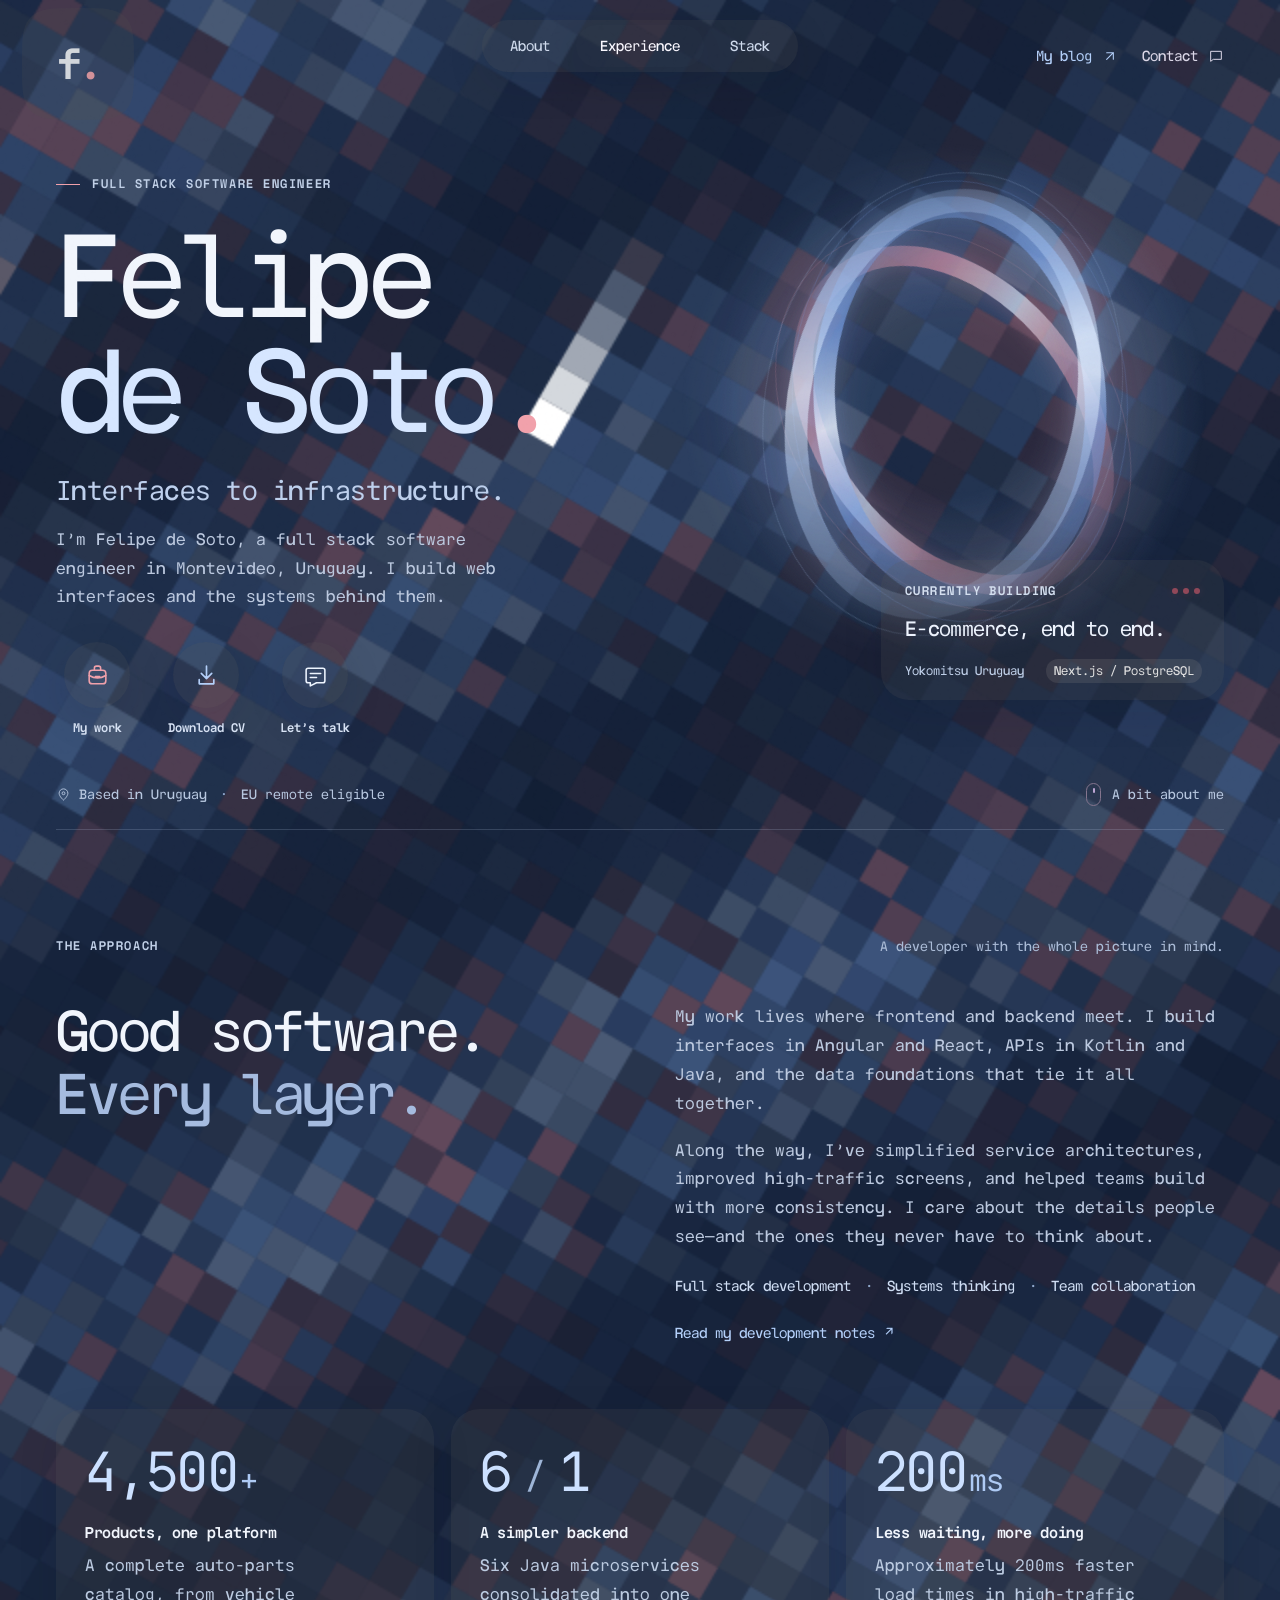
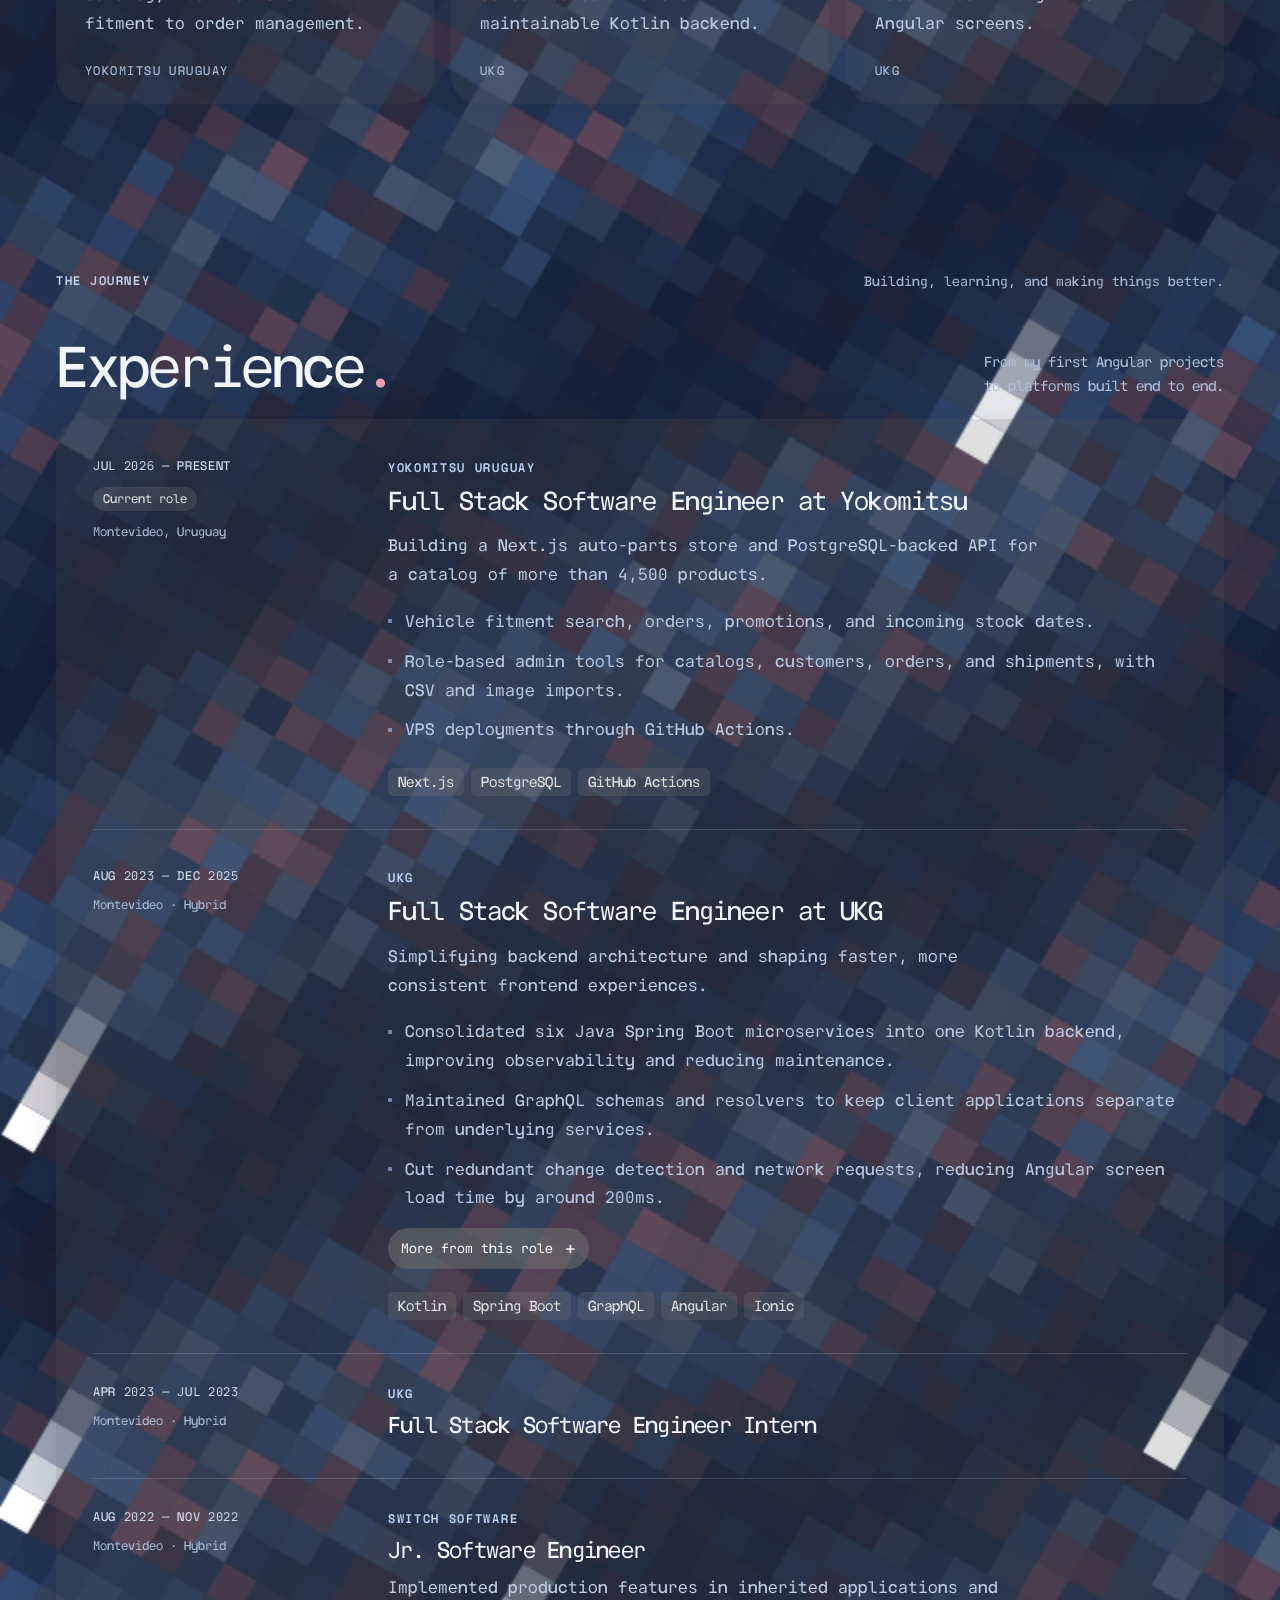
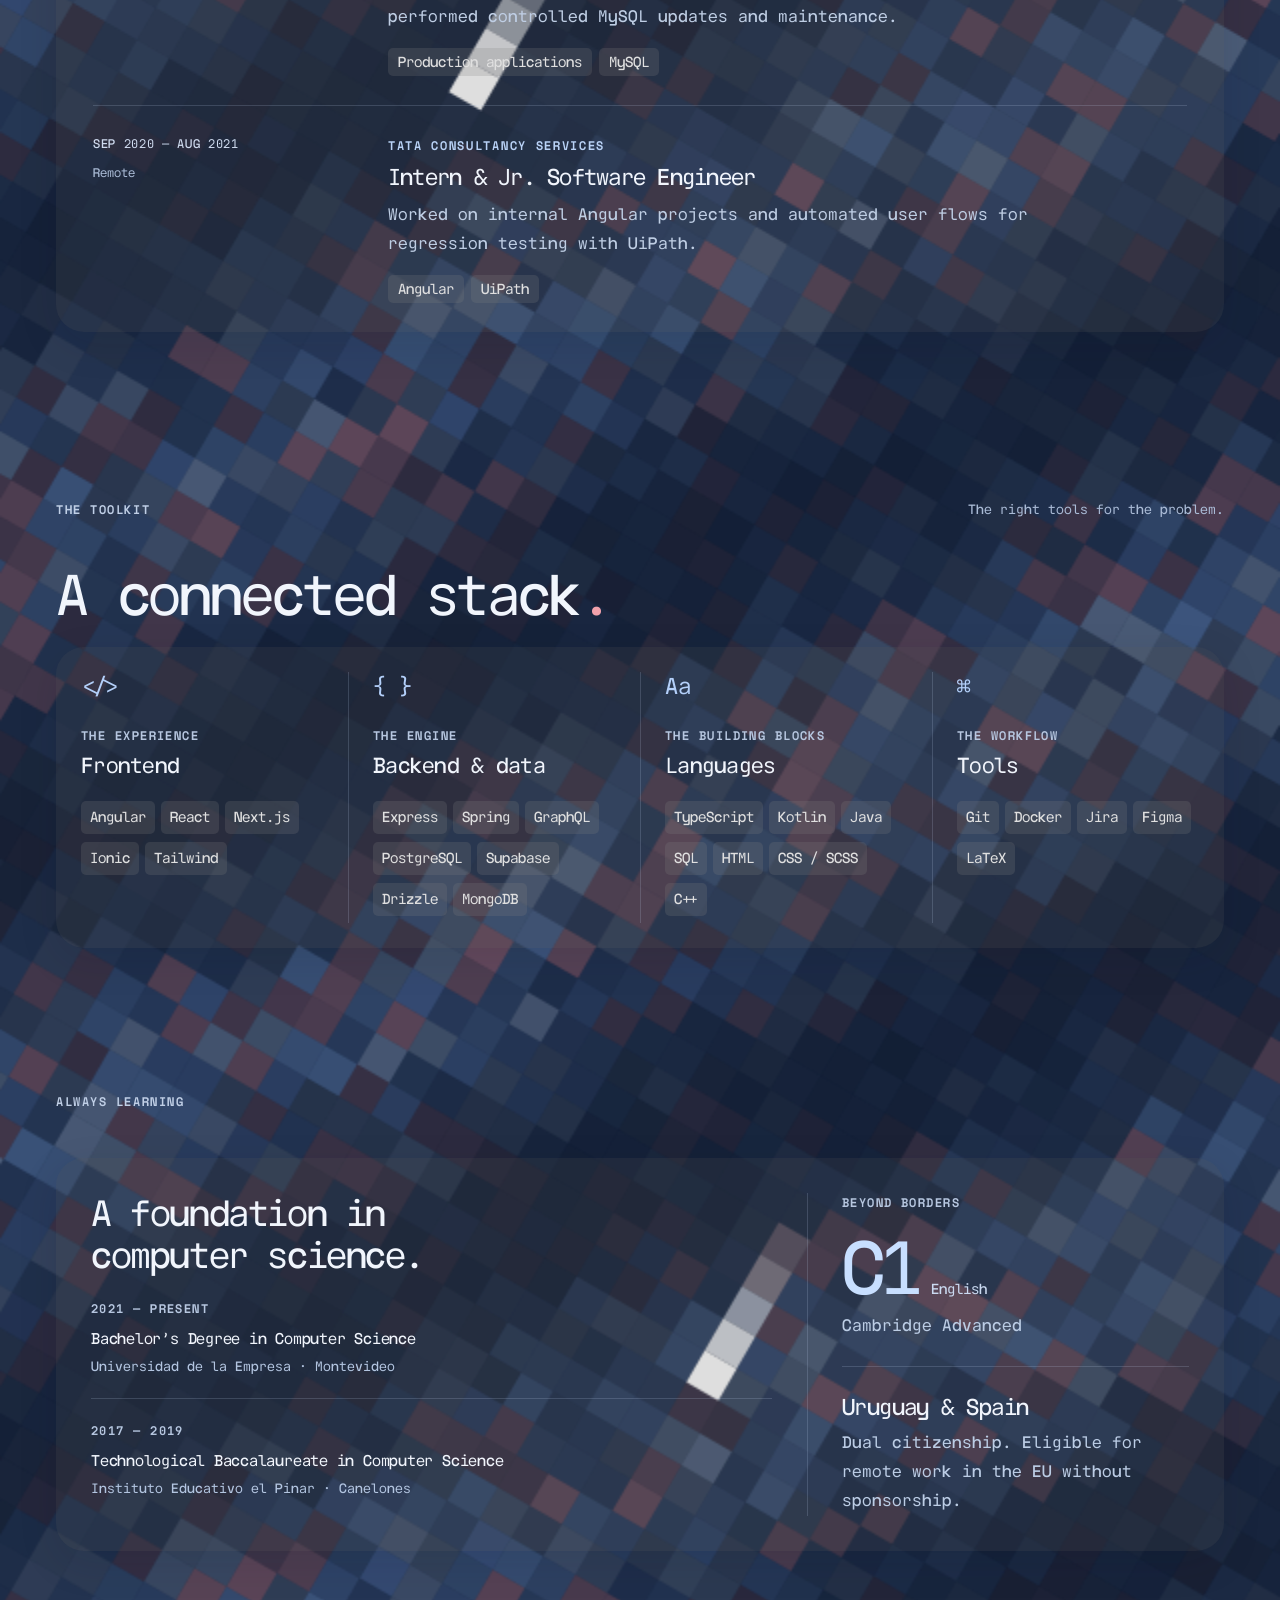
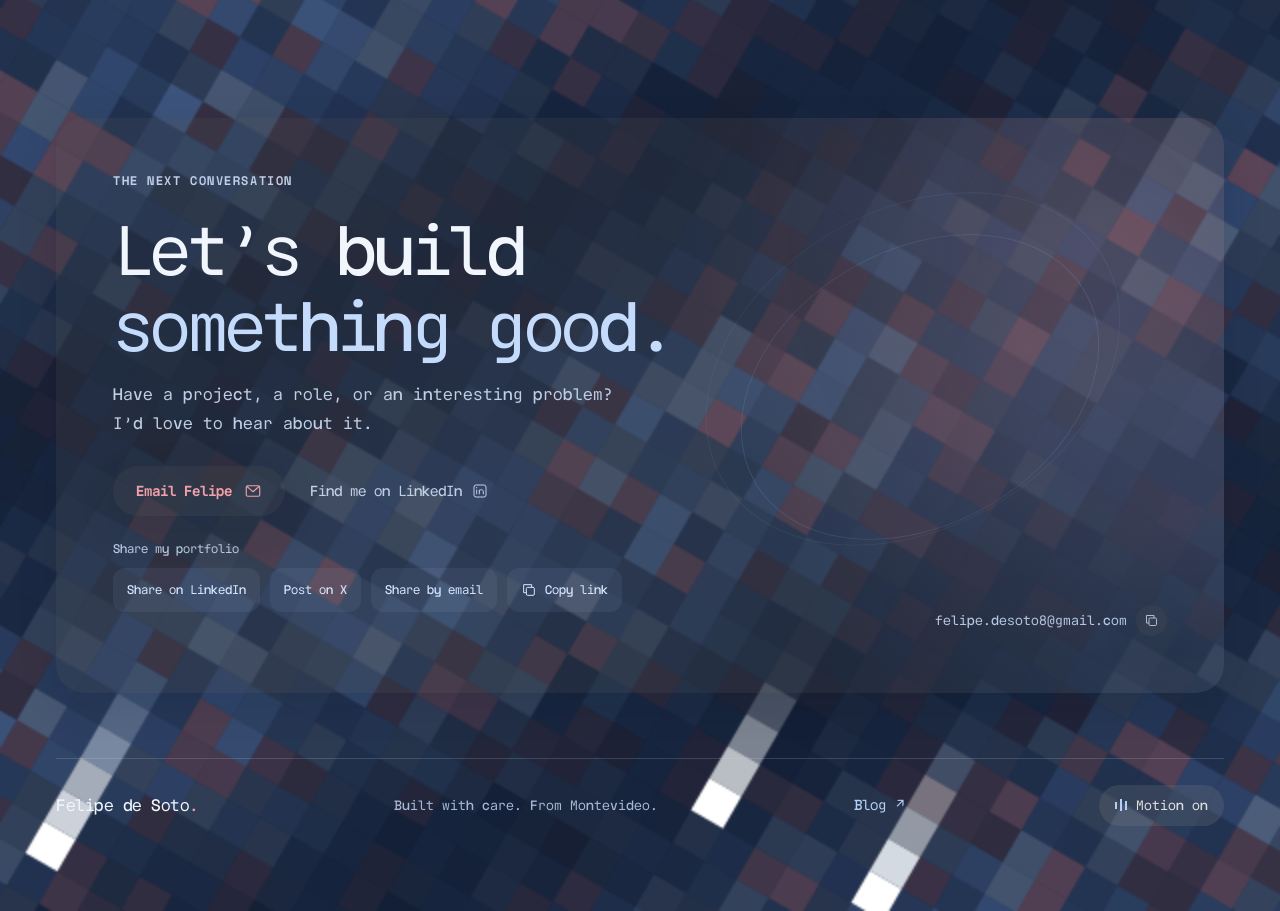
==== commit 97471df2: "Publish immediate content without entrance or scroll animations" ====
--- a/index.html
+++ b/index.html
@@ -27,11 +27,11 @@
     <link rel="apple-touch-icon" sizes="180x180" href="./apple-touch-icon.png" />
     <link rel="preload" href="./assets/YIPMono-Regular-CXokgM-x.woff2" as="font" type="font/woff2" crossorigin />
     <title>Felipe de Soto — Full Stack Software Engineer</title>
-    <script type="module" crossorigin src="./assets/index-D7PF3SiO.js"></script>
+    <script type="module" crossorigin src="./assets/index-Ba1KgwAr.js"></script>
     <link rel="modulepreload" crossorigin href="./assets/preload-helper-D-klIVGQ.js">
     <link rel="modulepreload" crossorigin href="./assets/glass-view-C-4juV8t.js">
     <link rel="stylesheet" crossorigin href="./assets/preload-helper-DiWeSKb-.css">
-    <link rel="stylesheet" crossorigin href="./assets/index-BQ_9pRZD.css">
+    <link rel="stylesheet" crossorigin href="./assets/index-D-Yxx4NR.css">
   </head>
   <body>
     <a class="skip-link" href="#main">Skip to content</a>
@@ -88,8 +88,8 @@
         <div class="hero-content">
           <h1 id="hero-title">
             <span class="eyebrow hero-intro hero-heading-role"><span class="eyebrow-line" aria-hidden="true"></span>Full Stack Software Engineer</span>
-            <span class="hero-name" data-hero-split>Felipe</span>
-            <span class="hero-name name-second" data-hero-split
+            <span class="hero-name">Felipe</span>
+            <span class="hero-name name-second"
               >de Soto<span class="name-dot">.</span></span
             >
           </h1>
@@ -99,11 +99,11 @@
               <span class="hero-role-hint" aria-hidden="true">Tap to explore <svg viewBox="0 0 24 24" width="16" height="16" fill="none" stroke="currentColor" stroke-width="1.5" stroke-linecap="round" stroke-linejoin="round"><path d="M20 7v5h-5M20 12a8 8 0 1 0-2.3 5.7"/></svg></span>
             </button>
           </p>
-          <p class="hero-description" data-hero-reveal>
+          <p class="hero-description">
             I’m Felipe de Soto, a full stack software engineer in Montevideo,
             Uruguay. I build web interfaces and the systems behind them.
           </p>
-          <div class="hero-actions" data-hero-reveal>
+          <div class="hero-actions">
             <a class="hero-action" href="#experience" aria-label="Explore my work">
               <span class="action-orb action-orb-coral glass" aria-hidden="true">
                 <svg width="25" height="25" viewBox="0 0 24 24" fill="none"><rect x="4" y="7" width="16" height="13" rx="3" stroke="currentColor" stroke-width="1.5"/><path d="M9 7V5a2 2 0 0 1 2-2h2a2 2 0 0 1 2 2v2M4 12c5 3 11 3 16 0M10 13h4" stroke="currentColor" stroke-width="1.5" stroke-linecap="round"/></svg>
@@ -144,7 +144,6 @@
         </div>
         <aside
           class="current-card glass"
-          data-hero-reveal
           aria-label="Current role"
         >
           <div class="current-card-top">
@@ -162,7 +161,7 @@
             <span>Yokomitsu Uruguay</span><span>Next.js / PostgreSQL</span>
           </div>
         </aside>
-        <div class="hero-bottom" data-hero-reveal>
+        <div class="hero-bottom">
           <div class="location">
             <svg
               width="15"
@@ -199,17 +198,17 @@
         id="about"
         aria-labelledby="about-title"
       >
-        <div class="section-heading" data-reveal>
+        <div class="section-heading">
           <span class="eyebrow">THE APPROACH</span
           ><span class="section-note"
             >A developer with the whole picture in mind.</span
           >
         </div>
         <div class="about-grid">
-          <h2 class="display-heading" id="about-title" data-split-reveal>
+          <h2 class="display-heading" id="about-title">
             Good software.<br /><span class="muted-text">Every layer.</span>
           </h2>
-          <div class="about-copy" data-reveal>
+          <div class="about-copy">
             <p>
               My work lives where frontend and backend meet. I build interfaces
               in Angular and React, APIs in Kotlin and Java, and the data
@@ -229,9 +228,9 @@
           </div>
         </div>
         <div class="impact-grid">
-          <article class="impact-card glass" data-reveal>
+          <article class="impact-card glass">
             <div class="metric">
-              <span data-count="4500">4,500</span
+              <span>4,500</span
               ><span class="metric-suffix">+</span>
             </div>
             <h3>Products, one platform</h3>
@@ -241,8 +240,8 @@
             </p>
             <span class="metric-source">YOKOMITSU URUGUAY</span>
           </article>
-          <article class="impact-card glass" data-reveal>
-            <div class="metric"><span data-count="6">6</span><span class="metric-separator">/</span><span data-count="1">1</span></div>
+          <article class="impact-card glass">
+            <div class="metric"><span>6</span><span class="metric-separator">/</span><span>1</span></div>
             <h3>A simpler backend</h3>
             <p>
               Six Java microservices consolidated into one maintainable Kotlin
@@ -250,9 +249,9 @@
             </p>
             <span class="metric-source">UKG</span>
           </article>
-          <article class="impact-card glass" data-reveal>
+          <article class="impact-card glass">
             <div class="metric">
-              <span data-count="200">200</span
+              <span>200</span
               ><span class="metric-suffix">ms</span>
             </div>
             <h3>Less waiting, more doing</h3>
@@ -270,21 +269,21 @@
         id="experience"
         aria-labelledby="experience-title"
       >
-        <div class="section-heading" data-reveal>
+        <div class="section-heading">
           <span class="eyebrow">THE JOURNEY</span
           ><span class="section-note"
             >Building, learning, and making things better.</span
           >
         </div>
-        <div class="section-title-row" data-reveal>
-          <h2 class="display-heading" id="experience-title" data-split-reveal>
+        <div class="section-title-row">
+          <h2 class="display-heading" id="experience-title">
             Experience<span class="title-dot">.</span>
           </h2>
           <p>
             From my first Angular projects<br />to platforms built end to end.
           </p>
         </div>
-        <div class="timeline experience-card glass" data-reveal>
+        <div class="timeline experience-card glass">
           <article class="career-card featured-career">
             <div class="career-meta">
               <span class="career-date">JUL 2026 — PRESENT</span
@@ -422,16 +421,16 @@
         id="stack"
         aria-labelledby="stack-title"
       >
-        <div class="section-heading" data-reveal>
+        <div class="section-heading">
           <span class="eyebrow">THE TOOLKIT</span
           ><span class="section-note">The right tools for the problem.</span>
         </div>
-        <div class="section-title-row" data-reveal>
-          <h2 class="display-heading" id="stack-title" data-split-reveal>
+        <div class="section-title-row">
+          <h2 class="display-heading" id="stack-title">
             A connected stack<span class="title-dot">.</span>
           </h2>
         </div>
-        <div class="stack-grid stack-group glass" data-reveal>
+        <div class="stack-grid stack-group glass">
           <article class="stack-card">
             <span class="stack-symbol" aria-hidden="true">&lt;/&gt;</span
             ><span class="mini-label">THE EXPERIENCE</span>
@@ -477,10 +476,10 @@
         class="education-section shell section"
         aria-labelledby="education-title"
       >
-        <div class="section-heading" data-reveal>
+        <div class="section-heading">
           <span class="eyebrow">ALWAYS LEARNING</span>
         </div>
-        <div class="education-grid education-group glass" data-reveal>
+        <div class="education-grid education-group glass">
           <div class="education-main">
             <h2 id="education-title">A foundation in<br />computer science.</h2>
             <div class="education-item">
@@ -513,10 +512,10 @@
         id="contact"
         aria-labelledby="contact-title"
       >
-        <div class="contact-panel glass" data-reveal>
+        <div class="contact-panel glass">
           <div class="contact-glow" aria-hidden="true"></div>
           <span class="eyebrow">THE NEXT CONVERSATION</span>
-          <h2 class="display-heading" id="contact-title" data-split-reveal>
+          <h2 class="display-heading" id="contact-title">
             Let’s build<br /><span>something good.</span>
           </h2>
           <p>
--- a/assets/index-D-Yxx4NR.css
+++ b/assets/index-D-Yxx4NR.css
@@ -0,0 +1 @@
+:root{--selection-color:#f1a1ab;--selection-ink:#101b30;--glass-color-amount:.188;--glass-blur-amount:0;--glass-distortion:4;--glass-chromatic-aberration:.4;--glass-edge-highlight:0;--glass-specular:0;--glass-fresnel:0;--glass-brightness:0;--glass-saturation:0;--glass-depth:60;--glass-header-depth-scale:2;--glass-playground-depth-scale:2.5;--glass-thickness:24;--glass-refraction-index:1.45;--glass-edge-reflection:.85;--glass-reflection-blur:6;--glass-shadow-opacity:.065;--glass-shadow-spread:16;--glass-shadow-offset-y:1;--glass-blur-unit:11.4286px;--glass-blur:calc(var(--glass-blur-amount) * var(--glass-blur-unit));--glass-fallback-saturation:1.12;--glass-frost-rgb:79, 79, 79;--glass-shadow:0 12px 40px #0610241a}::selection{background-color:var(--selection-color);color:var(--selection-ink)}::target-text{background-color:var(--selection-color);color:var(--selection-ink)}.glass,.glass:before,.glass:after,.glass-render-layer,.glass-render{border:0!important}.glass{isolation:isolate;box-shadow:var(--glass-shadow);-webkit-backdrop-filter:blur(var(--glass-blur)) saturate(var(--glass-fallback-saturation));background:0 0;position:relative}.glass:before{content:"";border-radius:inherit;pointer-events:none;z-index:-1;background:rgba(var(--glass-frost-rgb), var(--glass-color-amount));position:absolute;inset:0}.glass-clear{--glass-color-amount:0}.glass.glass-webgl{-webkit-backdrop-filter:none}.glass.glass-webgl:before{background:0 0}.glass-render{opacity:1;z-index:-2!important}.glass-render-layer{z-index:-2;border-radius:inherit;pointer-events:none;position:absolute;inset:0;overflow:clip}.glass-scene{z-index:-1;pointer-events:none;position:absolute;inset:0;overflow:clip}.glass-scene>.lighting-background{z-index:0;position:absolute}.glass-scene-lens{z-index:1;pointer-events:none;position:absolute}.glass-scene-content{opacity:0;pointer-events:none;position:absolute}@font-face{font-family:YIP Mono;font-style:normal;font-weight:400;font-display:swap;src:url(./YIPMono-Regular-CXokgM-x.woff2)format("woff2")}@font-face{font-family:YIP Mono;font-style:normal;font-weight:700;font-display:swap;src:url(./YIPMono-Bold-YjQy5hGb.woff2)format("woff2")}:root{--card-perspective:1100px;--body-font:"YIP Mono", monospace;font-family:var(--body-font);color:#f1f5fc;font-synthesis:none;font-variant-ligatures:common-ligatures contextual;--muted:#bcc9df;--blue:#b4d0fa;--coral:#f1a1ab;--display:var(--body-font);--line:#cfe1ff2b;background:#101b30;font-weight:400}*{box-sizing:border-box}html{scroll-behavior:auto;scroll-padding-top:calc(84px + env(safe-area-inset-top,0px))}body{isolation:isolate;margin:0;position:relative;overflow-x:clip}a{color:inherit;text-decoration:none}button{font:inherit;color:inherit;cursor:pointer}button,a{-webkit-tap-highlight-color:transparent}button:focus-visible,a:focus-visible,summary:focus-visible{outline:2px solid var(--blue);outline-offset:6px}svg{flex-shrink:0}button{border:0}p,h1,h2,h3{margin:0}p{font-size:1rem;line-height:1.8}section[id]{scroll-margin-top:24px}.shell{width:min(1180px,100% - 112px);margin-inline:auto}.section{padding-block:84px}.ambient{z-index:-1;pointer-events:none;background:radial-gradient(at 0 10%,#cf65722e,#0000 55%),radial-gradient(at 100% 35%,#4d87e83d,#0000 65%);position:absolute;inset:0}.lighting-background{z-index:-1;pointer-events:none;image-rendering:auto;opacity:1;width:100%;height:100%;position:absolute;inset:0}.lighting-background.is-ready{opacity:1}.grain{z-index:20;pointer-events:none;opacity:.012;background-image:url("data:image/svg+xml,%3Csvg viewBox='0 0 180 180' xmlns='http://www.w3.org/2000/svg'%3E%3Cfilter id='n'%3E%3CfeTurbulence type='fractalNoise' baseFrequency='.9' numOctaves='3' stitchTiles='stitch'/%3E%3C/filter%3E%3Crect width='100%25' height='100%25' opacity='.7' filter='url(%23n)'/%3E%3C/svg%3E");position:fixed;inset:0}.site-header{z-index:5;justify-content:space-between;align-items:center;height:112px;display:flex;position:relative}.wordmark{left:max(56px,50% - 590px);top:calc(42px + env(safe-area-inset-top,0px));width:44px;height:44px;font:700 2.65rem var(--display);letter-spacing:-.1em;justify-content:center;align-items:center;line-height:1;display:flex;position:fixed}.wordmark span{color:var(--coral)}.main-nav{top:calc(20px + env(safe-area-inset-top,0px));z-index:10;touch-action:pan-y;-webkit-user-select:none;user-select:none;border-radius:50px;gap:8px;width:max-content;max-width:calc(100% - 32px);padding:7px;display:flex;position:fixed;left:50%;overflow:visible;transform:translate(-50%)}.glass.nav-selection{left:var(--pill-center,51.5px);width:var(--pill-width,89px);height:var(--pill-height,40px);z-index:3;pointer-events:none;border-radius:100px;transition:left .2s cubic-bezier(.22,1.1,.3,1),width .2s cubic-bezier(.22,1.1,.3,1),height .2s cubic-bezier(.22,1.1,.3,1);position:absolute;top:50%;transform:translate(-50%,-50%)}.main-nav.is-moving .nav-selection{transition:left .42s cubic-bezier(.22,1.1,.3,1),width .15s ease-out,height .15s ease-out}.main-nav.is-dragging{cursor:grabbing}.main-nav.is-dragging .nav-selection{transition:width .13s ease-out,height .13s ease-out}.main-nav.is-static-selection .nav-selection,.main-nav.is-static-selection a{transition:none}.main-nav.is-dragging a{cursor:grabbing}.main-nav a{color:#cfdaec;z-index:2;border-radius:30px;padding:10px 21px;font-size:.875rem;transition:color .2s,background .2s;position:relative}.main-nav a:hover{color:#faf8ff}.main-nav a[aria-current=location]{color:#faf8ff;background:0 0}.header-actions{align-items:center;gap:24px;margin-left:auto;display:flex}.header-contact{color:#dcd8e8;white-space:nowrap;align-items:center;gap:10px;min-height:44px;font-size:.875rem;display:flex}.header-contact:hover{color:var(--coral)}.header-blog{color:var(--blue)}@media (min-width:781px) and (max-width:1000px){.main-nav a{padding-inline:12px}.header-contact{font-size:.75rem}.header-actions{gap:16px}}.hero{isolation:isolate;min-height:740px;padding-top:62px;position:relative}.hero-content{z-index:2;pointer-events:none;width:64%;position:relative}.hero-content a{pointer-events:auto}.eyebrow{letter-spacing:.13em;color:#c0cfe6;align-items:center;gap:12px;font-size:.75rem;font-weight:700;line-height:1.7;display:flex}.eyebrow-line{background:var(--coral);width:24px;height:1px}.hero h1{font-family:var(--display);letter-spacing:-.05em;margin:26px 0 25px;font-size:clamp(5.5rem,8.8vw,8rem);font-weight:400;line-height:1.015}.hero-name{width:-moz-fit-content;width:fit-content;display:block}.hero-heading-role{text-transform:uppercase;margin-bottom:26px}.hero h1:has(.hero-heading-role){margin-top:0}.name-second{color:#d6e6ff}.name-dot{color:var(--coral)}.hero-role{font-family:var(--display);letter-spacing:-.02em;font-size:1.6rem;font-weight:400;line-height:1.4}.hero-role span{color:#bed0ed}.hero-role .hero-role-morph{white-space:normal;max-width:100%}.hero-role-button{pointer-events:auto;font:inherit;letter-spacing:inherit;line-height:inherit;text-align:left;cursor:pointer;background:0 0;border:0;border-radius:6px;padding:0;display:block}.hero-role-button:focus-visible{outline-offset:6px;outline:2px solid #bed0ed}.hero-role-hint{display:none}.glass.glass-playground{clip-path:polygon(50% 0%,65.654% .121%,72.085% .483%,76.939% 1.088%,80.931% 1.941%,84.329% 3.045%,87.268% 4.408%,89.824% 6.039%,92.045% 7.955%,93.961% 10.176%,95.592% 12.732%,96.955% 15.671%,98.059% 19.069%,98.912% 23.061%,99.517% 27.915%,99.879% 34.346%,100% 50%,99.879% 65.654%,99.517% 72.085%,98.912% 76.939%,98.059% 80.931%,96.955% 84.329%,95.592% 87.268%,93.961% 89.824%,92.045% 92.045%,89.824% 93.961%,87.268% 95.592%,84.329% 96.955%,80.931% 98.059%,76.939% 98.912%,72.085% 99.517%,65.654% 99.879%,50% 100%,34.346% 99.879%,27.915% 99.517%,23.061% 98.912%,19.069% 98.059%,15.671% 96.955%,12.732% 95.592%,10.176% 93.961%,7.955% 92.045%,6.039% 89.824%,4.408% 87.268%,3.045% 84.329%,1.941% 80.931%,1.088% 76.939%,.483% 72.085%,.121% 65.654%,0% 50%,.121% 34.346%,.483% 27.915%,1.088% 23.061%,1.941% 19.069%,3.045% 15.671%,4.408% 12.732%,6.039% 10.176%,7.955% 7.955%,10.176% 6.039%,12.732% 4.408%,15.671% 3.045%,19.069% 1.941%,23.061% 1.088%,27.915% .483%,34.346% .121%);left:max(22px,50% - 624px);top:calc(8px + env(safe-area-inset-top,0px));z-index:30;touch-action:none;-webkit-user-select:none;user-select:none;cursor:grab;border-radius:20%;place-items:center;width:112px;height:112px;padding:0;display:grid;position:fixed}.glass-playground.is-dragging{cursor:grabbing}.glass-playground:focus,.glass-playground:focus-visible{outline:none}@media (max-width:780px){.glass.glass-playground{width:84px;height:84px;left:8px;top:calc(14px + env(safe-area-inset-top,0px))}.wordmark{left:28px;top:calc(34px + env(safe-area-inset-top,0px))}}.hero-description{color:var(--muted);max-width:440px;margin-top:16px;font-size:1rem;line-height:1.8}.hero-actions{align-items:center;gap:27px;margin-top:30px;display:flex}.hero-action{color:#dbe6f8;justify-items:center;gap:12px;min-width:82px;font-size:.75rem;font-weight:700;display:grid}.action-orb{color:#eef5ff;border-radius:100px;place-items:center;width:66px;height:66px;transition:transform .25s;display:grid}.action-orb-coral{color:var(--coral)}.action-orb-blue{color:var(--blue)}.hero-action:hover .action-orb{transform:translateY(-4px)}.button{border-radius:100px;justify-content:center;align-items:center;gap:12px;min-height:50px;padding:13px 23px;font-size:.875rem;font-weight:700;transition:box-shadow .25s,background .25s,transform .25s;display:inline-flex;position:relative}.button:hover{transform:translateY(-2px)}.button-primary{color:var(--coral)}.hero-art{z-index:2;pointer-events:none;width:780px;height:710px;position:absolute;top:-30px;right:-40px}.hero-art canvas{opacity:0;width:100%;height:100%;display:block}.hero-art canvas.is-ready{opacity:1}.aurora-fallback{border-radius:50%;width:290px;height:420px;position:absolute;top:16%;left:42%;transform:rotate(-35deg);box-shadow:inset 12px 8px 18px #b0cbf2aa,inset -12px -8px 18px #ee97a6aa,0 0 65px #86b5fa22}.aurora-fallback:before,.aurora-fallback:after{content:"";border-radius:inherit;box-shadow:inherit;position:absolute;inset:0;transform:rotate(35deg)}.aurora-fallback:after{transform:rotate(70deg)}.hero-art.has-artwork .aurora-fallback{opacity:0}.current-card{z-index:3;border-radius:28px;width:343px;padding:21px 24px;position:absolute;top:448px;right:0}.current-card-top{justify-content:space-between;align-items:center;display:flex}.mini-label{letter-spacing:.12em;color:#b7c7e0;font-size:.75rem;font-weight:700;line-height:1.7}.build-dots{flex-shrink:0;align-items:center;gap:5px;height:18px;margin-left:12px;display:inline-flex}.build-dots i{opacity:.5;background:#ff6575;border-radius:50%;width:6px;height:6px;animation:1.8s ease-in-out infinite build-dot-pulse;box-shadow:0 0 9px #ff657545}.build-dots i:nth-child(2){animation-delay:.18s}.build-dots i:nth-child(3){animation-delay:.36s}@keyframes build-dot-pulse{0%,65%,to{opacity:.45;transform:translateY(0)scale(.85)}28%,36%{opacity:1;transform:translateY(-2px)scale(1.1)}}.build-shimmer{--shimmer-color:#d4dfef;max-width:100%;color:var(--shimmer-color);display:inline-block}.build-shimmer-title{--shimmer-color:#edf3fd}@supports ((-webkit-background-clip:text) or (background-clip:text)){.build-shimmer{color:#0000;background-image:linear-gradient(100deg, var(--shimmer-color) 0%, var(--shimmer-color) 42%, #fff 50%, var(--shimmer-color) 58%, var(--shimmer-color) 100%);background-position:100% 0;background-size:250% 100%;-webkit-background-clip:text;background-clip:text;animation:4.4s linear infinite build-text-shimmer}}@keyframes build-text-shimmer{0%,10%{background-position:100% 0}80%,to{background-position:0 0}}.motion-off .build-shimmer{color:var(--shimmer-color);background:0 0;animation:none}.motion-off .build-dots i{opacity:.85;animation:none;transform:none}@media (prefers-reduced-motion:reduce){.build-shimmer{color:var(--shimmer-color);background:0 0;animation:none}.build-dots i{opacity:.85;animation:none;transform:none}}@media (forced-colors:active){.build-shimmer{color:canvastext;background:0 0;animation:none}}.current-card>p{font-family:var(--display);letter-spacing:-.035em;color:#edf3fd;margin-top:10px;font-size:1.25rem}.current-card-bottom{color:#c0d0e9;justify-content:space-between;gap:10px;margin-top:16px;font-size:.75rem;display:flex}.current-card-bottom>span:last-child{color:#d6e6ff;border-radius:100px;margin:-4px -2px;padding:4px 8px}.hero-bottom{border-bottom:1px solid var(--line);color:#b7c7df;justify-content:space-between;align-items:center;width:100%;padding:23px 0;font-size:.75rem;display:flex;position:absolute;bottom:22px}.location{align-items:center;gap:8px;display:flex}.divider-dot{color:#91a9cd;margin:0 5px}.scroll-link{align-items:center;gap:11px;display:flex}.scroll-link:hover{color:#e9f2ff}.scroll-icon{border:1px solid #84758e;border-radius:9px;width:15px;height:23px;position:relative}.scroll-icon:after{content:"";background:#bda6d4;border-radius:2px;width:2px;height:5px;position:absolute;top:4px;left:6px}.section-heading{justify-content:space-between;align-items:center;margin-bottom:45px;display:flex}.section-note{color:#aabbd6;font-size:.8125rem}.display-heading{font-family:var(--display);letter-spacing:-.04em;font-size:clamp(2.8rem,4.3vw,4rem);font-weight:400;line-height:1.13}.muted-text{color:#a5bbdf}.about-grid{grid-template-columns:1fr 1fr;gap:70px;display:grid}.about-copy{color:var(--muted);padding-top:2px}.about-copy p+p{margin-top:18px}.about-tags{flex-wrap:wrap;gap:14px;margin-top:25px;display:flex}.portfolio-blog-link{min-height:44px;color:var(--blue);align-items:center;gap:10px;font-size:.875rem;display:inline-flex}.about-copy .portfolio-blog-link{margin-top:16px}.portfolio-blog-link:hover{color:var(--coral)}.about-tags span{color:#cfddf3;font-size:.75rem}.about-tags span+span:before{content:"·";color:#91a9cd;margin-right:14px}.impact-grid{grid-template-columns:repeat(3,1fr);gap:17px;margin-top:54px;display:grid}.impact-card{border-radius:28px;padding:31px 29px 25px;transition:border-color .3s,background .3s;position:relative;overflow:hidden}.metric{font-family:var(--display);letter-spacing:-.03em;color:#cce0ff;margin-bottom:19px;font-size:3.35rem;font-weight:400;line-height:1.2}.metric-suffix{letter-spacing:-.04em;color:#aecaf4;margin-left:3px;font-size:1.9rem}.metric-separator{color:#9eb5d7;vertical-align:middle;padding:0 15px;font-size:2.1rem;display:inline-block}.impact-card h3{letter-spacing:-.02em;margin-bottom:9px;font-size:.9375rem;font-weight:700}.impact-card p{color:#bccbe1;max-width:285px;font-size:.875rem;line-height:1.8}.metric-source{letter-spacing:.12em;color:#a8bbd7;margin-top:24px;font-size:.75rem;display:block}.section-title-row{justify-content:space-between;align-items:flex-end;gap:25px;margin-bottom:20px;display:flex}.section-title-row>p{color:#adbfdb;font-size:.875rem;line-height:1.7}.title-dot{color:var(--coral)}.experience-section{position:relative}.timeline{--group-inset:37px;border-radius:28px;flex-direction:column;display:flex}.career-card{border-radius:0;grid-template-columns:260px 1fr;gap:35px;padding:37px 37px 33px;display:grid;position:relative}.career-card+.career-card:before{content:"";inset:0 var(--group-inset) auto;background:var(--line);height:1px;position:absolute}.career-meta{flex-direction:column;align-items:flex-start;gap:13px;padding-top:2px;display:flex}.career-date{letter-spacing:.055em;color:#cfdbef;font-size:.75rem}.career-place{color:#a9bad5;font-size:.75rem}.role-badge{color:#f1b2be;border-radius:100px;padding:4px 10px;font-size:.75rem}.company-label{letter-spacing:.14em;color:#b9d2f6;font-size:.75rem;font-weight:700}.career-content h3{font-family:var(--display);letter-spacing:-.035em;margin:8px 0 14px;font-size:1.55rem;font-weight:400;line-height:1.35}.career-content>p{color:#bfcee4;max-width:650px;font-size:.9375rem;line-height:1.8}.achievement-list{color:#b8c9e1;flex-direction:column;gap:11px;margin:18px 0 0;padding:0;font-size:.875rem;line-height:1.8;list-style:none;display:flex}.achievement-list li{padding-left:17px;position:relative}.achievement-list li:before{content:"";background:#abcaff99;border-radius:1px;width:4px;height:4px;position:absolute;top:.7em;left:0}.tech-tags{flex-wrap:wrap;gap:7px;margin-top:23px;display:flex}.tech-tags>span{color:#bdcfea;border-radius:5px;padding:5px 10px;font-size:.75rem}.career-details{margin-top:15px}.career-details summary{cursor:pointer;color:#fff;background:#6b6b6b99;border:0;border-radius:30px;align-items:center;gap:12px;padding:8px 13px;font-size:.8125rem;list-style:none;transition:background-color .2s;display:inline-flex}.career-details summary:hover,.career-details summary:focus-visible{background:#73737399}.career-details summary::-webkit-details-marker{display:none}.career-details-content{display:flow-root;overflow:hidden}.details-plus{font-size:1.15rem;font-weight:400;transition:transform .2s}.career-details[open]:not([data-expanded=false]) .details-plus{transform:rotate(45deg)}.compact-career{padding-block:29px}.compact-career h3{margin-bottom:9px;font-size:1.35rem}.compact-career .career-content>p{font-size:.875rem}.compact-career .tech-tags{margin-top:16px}.stack-grid{--group-inset:25px;border-radius:28px;grid-template-columns:repeat(4,1fr);display:grid}.stack-card{border-radius:0;padding:28px 25px 32px;position:relative;overflow:hidden}.stack-card+.stack-card:before{content:"";inset:var(--group-inset) auto var(--group-inset) 0;background:var(--line);width:1px;position:absolute}.stack-symbol{font-family:var(--display);color:#b4d0fa;margin-bottom:27px;font-size:1.4rem;line-height:1;display:block}.stack-card h3{font-family:var(--display);letter-spacing:-.035em;margin-top:5px;margin-bottom:22px;font-size:1.3rem;font-weight:400}.stack-card .mini-label{font-size:.75rem}.stack-tags{flex-wrap:wrap;gap:8px 6px;display:flex}.tech-tags>span,.stack-tags>span,.role-badge,.current-card-bottom>span:last-child{color:#e0e0e0;background:#80808038}.stack-tags>span{border-radius:5px;padding:6px 9px;font-size:.75rem;line-height:1.5;transition:color .2s}.stack-tags>span:hover{color:#e3eeff}.education-section{padding-top:60px}.education-grid{--group-inset:35px;border-radius:28px;grid-template-columns:1.8fr 1fr;display:grid}.education-main,.education-aside{border-radius:0;padding:35px;position:relative}.education-aside:before{content:"";inset:var(--group-inset) auto var(--group-inset) 0;background:var(--line);width:1px;position:absolute}.education-main h2{font-family:var(--display);letter-spacing:-.04em;margin-bottom:20px;font-size:2.2rem;font-weight:400;line-height:1.2}.education-item+.education-item{border-top:1px solid var(--line);margin-top:20px;padding-top:20px}.education-item h3{letter-spacing:-.015em;margin:7px 0 4px;font-size:.9375rem;font-weight:400;line-height:1.6}.education-item p{color:#b3c5e0;font-size:.8125rem}.education-aside{flex-direction:column;justify-content:center;display:flex}.language-mark{font-family:var(--display);letter-spacing:-.07em;color:#c8dfff;margin:20px 0 0;font-size:4.5rem;line-height:1}.language-mark span{font-family:var(--body-font);color:#cbdaf1;letter-spacing:0;margin-left:13px;font-size:.875rem}.education-aside>p{color:#bccde5;margin-top:7px;font-size:.875rem;line-height:1.8}.education-divider{background:var(--line);height:1px;margin:25px 0}.education-aside h3{font-family:var(--display);letter-spacing:-.025em;font-size:1.4rem;font-weight:400}.contact-section{padding-bottom:50px}.contact-panel{border-radius:28px;min-height:460px;padding:53px 57px;position:relative;overflow:hidden}.contact-panel .eyebrow{z-index:1;position:relative}.contact-panel h2{z-index:1;margin:23px 0 16px;font-size:clamp(3.2rem,5.2vw,4.5rem);position:relative}.contact-panel h2>span{color:#c5dbfc}.contact-panel>p{color:#c0cfe6;font-size:.9375rem;line-height:1.8;position:relative}.contact-actions{align-items:center;gap:25px;margin-top:28px;display:flex;position:relative}.text-link{color:#c1d0e7;align-items:center;gap:10px;padding-block:14px;font-size:.875rem;display:inline-flex}.text-link:hover{color:#edf4ff}.contact-glow{pointer-events:none;background:radial-gradient(at 60% 30%,#e798ab24,#0000 52%),radial-gradient(at 75% 65%,#729fe824,#0000 46%);position:absolute;inset:-20% -20% -20% 42%}.contact-glow:before,.contact-glow:after{content:"";border:1px solid #9ec6ff22;border-radius:50%;width:380px;height:380px;position:absolute;top:24%;left:20%;transform:rotate(-30deg)scaleY(.72)}.contact-glow:after{border-color:#9ec6ff14;width:440px;height:440px;top:18%;left:16%}.email-row{color:#b5c7e1;z-index:2;align-items:center;gap:9px;font-size:.75rem;display:flex;position:absolute;bottom:57px;right:57px}.copy-email{border-radius:50%;padding:8px;display:flex}.copy-email:hover,.email-row a:hover{color:#e0edff}.site-footer{border-top:1px solid var(--line);justify-content:space-between;align-items:center;gap:25px;min-height:108px;margin-top:15px;padding-block:24px 84px;display:flex}.footer-name{font-family:var(--display);letter-spacing:-.03em;font-size:1rem;font-weight:400}.footer-name span{color:#f1a1ab}.footer-note{color:#a5b8d5;font-size:.75rem}#motion-toggle{color:#e0e0e0;background:#80808038;border-radius:30px;align-items:center;gap:9px;padding:12px 16px;font-size:.75rem;display:flex}.motion-bars{align-items:center;gap:3px;height:13px;display:flex}.motion-bars i{background:#b4d0fa;width:2px;height:7px;display:block}.motion-bars i:nth-child(2){height:12px}.motion-bars i:nth-child(3){height:9px}#motion-toggle[aria-pressed=true] .motion-bars i{height:3px}.skip-link{z-index:30;color:#101b30;background:#d4e5ff;border-radius:5px;padding:12px 20px;position:fixed;top:-100px;left:20px}.skip-link:focus{top:12px}.sr-only{clip:rect(0, 0, 0, 0);white-space:nowrap;border:0;width:1px;height:1px;margin:-1px;padding:0;overflow:hidden;position:absolute!important}.motion-off{scroll-behavior:auto}.motion-off *{transition:none!important}.glass.card-hover-surface{transform-origin:50%;transform:perspective(var(--card-perspective)) translateY(var(--card-hover-lift,0px)) rotateX(var(--card-tilt-x,0deg)) rotateY(var(--card-tilt-y,0deg)) scale(var(--card-hover-scale,1))}.glass.card-hover-surface.is-tilting{will-change:transform}.motion-off .glass.card-hover-surface{transform:none}@media (prefers-reduced-motion:reduce){.glass.card-hover-surface{transform:none}}@media (min-width:1600px){.hero-art{right:-90px}.hero h1{font-size:8rem}}@media (max-width:1100px){.shell{width:calc(100% - 72px)}.hero{min-height:720px}.hero-art{opacity:.58;width:630px;right:-30px}.current-card{width:310px;top:475px}.about-grid{gap:40px}.career-card{grid-template-columns:205px 1fr;gap:24px;padding:30px}.experience-card{--group-inset:30px}.stack-grid{--group-inset:28px;grid-template-columns:repeat(2,1fr)}.stack-card{padding:28px}.stack-card:nth-of-type(odd):before{content:none}.stack-card:nth-of-type(n+3):after{content:"";inset:0 var(--group-inset) auto;background:var(--line);height:1px;position:absolute}.email-row{margin-top:25px;position:relative;bottom:auto;right:auto}.contact-panel{padding:45px}.hero-role{font-size:1.4rem}.hero-description{max-width:390px}}@media (max-width:780px){.shell{width:calc(100% - 44px)}.site-header{height:auto;min-height:calc(98px + env(safe-area-inset-top,0px));padding-top:calc(22px + env(safe-area-inset-top,0px));padding-bottom:4px}.main-nav{top:auto;bottom:calc(14px + env(safe-area-inset-bottom,0px));gap:0;padding:4px}.main-nav a{padding:9px 13px;font-size:.75rem}.header-contact{font-size:.75rem}.header-contact svg{display:none}.header-blog svg{display:block}.header-actions{gap:16px}.wordmark{font-size:2.25rem}.hero{min-height:840px;padding-top:59px}.hero-content{width:100%}.hero h1{font-size:6.2rem}.hero-art{opacity:.42;width:520px;height:600px;top:50px;right:0}.hero-description{max-width:380px}.hero-role{font-size:1.4rem}.current-card{width:325px;top:auto;bottom:114px;right:0}.hero-bottom{gap:15px;font-size:.75rem;bottom:13px}.location{flex-wrap:wrap;gap:6px}.scroll-link{white-space:nowrap}.hero-bottom .divider-dot{margin:0 1px}.section{padding-block:59px}.section-heading{margin-bottom:32px}.section-note{display:none}.about-grid{grid-template-columns:1fr;gap:18px}.about-copy p{font-size:.9375rem}.impact-grid{gap:10px;margin-top:34px}.impact-card{padding:24px 18px}.metric{font-size:2.5rem}.metric-suffix{font-size:1.3rem}.impact-card h3{font-size:.8125rem;line-height:1.5}.impact-card p{font-size:.8125rem}.metric-source{font-size:.75rem}.career-card{grid-template-columns:1fr;gap:18px;padding:26px}.career-meta{flex-flow:wrap;align-items:center;gap:10px 17px}.career-place{margin-left:auto}.career-content h3{font-size:1.4rem}.career-date,.career-meta .role-badge{font-size:.75rem}.section-title-row>p{display:none}.section-title-row{margin-bottom:16px}.education-grid{grid-template-columns:1fr 1fr}.education-main,.education-aside{padding:27px}.education-main h2{font-size:1.9rem}.contact-panel{padding:36px}.contact-panel h2{font-size:3.3rem}.footer-note{display:none}.education-item h3{font-size:.875rem}.education-item p{font-size:.75rem}.contact-actions{gap:18px}.text-link{font-size:.8125rem}}@media (max-width:540px){.shell{width:calc(100% - 40px)}.site-header{height:76px}.main-nav a{padding:9px 10px}.header-contact{display:none}.hero{min-height:838px;padding-top:28px}.hero .eyebrow{letter-spacing:.09em;gap:8px;font-size:.75rem}.hero h1{letter-spacing:-.05em;margin-top:22px;margin-bottom:20px;font-size:clamp(4.8rem,19vw,6.4rem)}.hero-art{opacity:.35;width:100%;height:530px;top:175px;right:0}.hero-role{font-size:1.25rem}.hero-description{max-width:320px;font-size:.9375rem}.hero-actions{grid-template-columns:repeat(3,minmax(0,1fr));gap:22px;width:min(100%,300px);margin-top:25px;display:grid}.hero-action{min-width:0}.button{min-height:48px;padding:13px 16px;font-size:.8125rem}.button svg{width:15px}.current-card{width:100%;padding:20px 21px;bottom:122px;right:0}.current-card>p{font-size:1.2rem}.current-card-bottom{font-size:.75rem}.hero-bottom{flex-direction:column;align-items:flex-start;gap:16px;padding:20px 0;font-size:.75rem;bottom:0}.scroll-icon{width:12px;height:19px}.scroll-icon:after{left:4.5px}.scroll-link{gap:8px}.section{padding-block:49px}.section-heading .eyebrow{font-size:.75rem}.display-heading{font-size:clamp(2rem,9.5vw,2.8rem)}.about-copy p{font-size:.9375rem}.about-tags{gap:10px 14px}.about-tags span{font-size:.75rem}.impact-grid{grid-template-columns:1fr}.impact-card{grid-template-columns:100px 1fr;gap:6px 20px;padding:24px;display:grid}.metric{grid-area:1/1/4;align-self:center;margin:0;font-size:2.5rem}.metric-suffix{font-size:1.25rem}.metric-separator{padding:0 8px;font-size:1.5rem}.impact-card h3{grid-column:2;font-size:.9375rem}.impact-card p{grid-column:2;font-size:.8125rem}.metric-source{grid-column:2;margin-top:4px;font-size:.75rem}.career-card{gap:16px;padding:24px 21px}.career-meta{gap:10px 12px}.career-place,.career-date{font-size:.75rem}.role-badge{padding:3px 7px}.career-meta .role-badge+.career-place{width:100%;margin-left:0}.company-label{font-size:.75rem}.career-content h3{font-size:1.3rem}.career-content>p{font-size:.875rem}.achievement-list{gap:9px;font-size:.8125rem}.compact-career h3{font-size:1.25rem}.stack-grid{gap:0}.stack-card{padding:23px 19px}.stack-card h3{font-size:1.15rem}.stack-card .mini-label{letter-spacing:.06em;font-size:.75rem}.stack-symbol{margin-bottom:21px}.stack-tags{gap:6px}.stack-tags>span{padding:5px 7px;font-size:.75rem}.education-grid{grid-template-columns:1fr}.education-main,.education-aside{padding:27px}.education-main h2{font-size:2rem}.education-aside{display:block}.language-mark{margin-top:16px;font-size:3.7rem}.education-aside h3{font-size:1.3rem}.contact-section{padding-bottom:32px}.contact-panel{border-radius:22px;padding:31px 24px}.contact-panel .eyebrow{letter-spacing:.07em;font-size:.75rem}.contact-panel h2{font-size:clamp(2.45rem,10.1vw,3.2rem)}.contact-panel>p{font-size:.875rem}.contact-actions{flex-direction:column;align-items:flex-start;gap:5px;margin-top:24px}.email-row{gap:7px;margin-top:13px;font-size:.75rem}.contact-glow{left:0}.site-footer{gap:15px;min-height:100px}.footer-name{font-size:.875rem}#motion-toggle{font-size:.75rem}}@media (prefers-reduced-motion:reduce){html{scroll-behavior:auto}*,:before,:after{transition-duration:.01ms!important;animation-duration:.01ms!important}.hero-art canvas{transition:none}.button:hover{transform:none}}.glass-controls{z-index:40;justify-items:end;gap:12px;width:320px;max-width:calc(100% - 32px);display:grid;position:fixed;bottom:18px;right:20px}.glass-controls[hidden],.glass-controls-panel[hidden]{display:none}.glass-controls-panel{border-radius:24px;width:100%;max-height:calc(100dvh - 100px);padding:20px 22px;overflow-y:auto}.glass-controls-heading,.glass-controls-bottom{justify-content:space-between;align-items:center;gap:12px;display:flex}.glass-controls-heading h2{font:400 1.2rem var(--display);letter-spacing:-.025em}.glass-controls-close{color:#bcc9df;border-radius:50%;place-items:center;width:32px;height:32px;display:grid}.glass-controls-close:hover{color:#f1f5fc}.glass-controls-panel>p{color:var(--muted);margin:3px 0 18px;font-size:.8125rem;line-height:1.6}.glass-controls-fields{gap:12px;display:grid}.glass-control{grid-template-columns:1fr auto;gap:3px 12px;font-size:.8125rem;display:grid}.glass-control output{color:var(--blue);font-variant-numeric:tabular-nums;font-size:.75rem}.glass-control input[type=range]{appearance:none;cursor:pointer;width:100%;height:28px;accent-color:var(--blue);background:0 0;border:0;grid-column:1/-1;margin:0}.glass-control input[type=range]::-webkit-slider-runnable-track{background:linear-gradient(to right, var(--blue) var(--range-progress), #d5e5ff2e var(--range-progress));border-radius:10px;height:4px}.glass-control input[type=range]::-moz-range-track{background:linear-gradient(to right, var(--blue) var(--range-progress), #d5e5ff2e var(--range-progress));border-radius:10px;height:4px}.glass-control input[type=range]::-webkit-slider-thumb{appearance:none;background:#edf4ff;border:0;border-radius:50%;width:16px;height:16px;margin-top:-6px;box-shadow:0 2px 8px #07101f40}.glass-control input[type=range]::-moz-range-thumb{background:#edf4ff;border:0;border-radius:50%;width:16px;height:16px;box-shadow:0 2px 8px #07101f40}.glass-control input:focus-visible{outline:2px solid var(--blue);outline-offset:3px;border-radius:6px}.glass-color-inputs{grid-column:1/-1;align-items:center;gap:12px;margin:5px 0 3px;display:flex}.glass-color-inputs input{border:0;border-radius:9px;height:34px;margin:0}.glass-color-inputs input[type=color]{cursor:pointer;appearance:none;background:0 0;flex:0 0 46px;width:46px;padding:0;overflow:hidden}.glass-color-inputs input[type=color]::-webkit-color-swatch-wrapper{padding:0}.glass-color-inputs input[type=color]::-webkit-color-swatch{border:0;border-radius:9px}.glass-color-inputs input[type=color]::-moz-color-swatch{border:0;border-radius:9px}.glass-color-hex{min-width:0;color:inherit;font:inherit;font-variant-numeric:tabular-nums;background:#edf4ff0a;flex:1;padding:0 12px}.glass-controls-bottom{margin-top:17px;padding-top:16px}.glass-controls-bottom>span{color:#aabbd6;font-size:.6875rem}.glass-controls-reset{border-radius:20px;padding:8px 13px;font-size:.75rem}.glass-controls-toggle{border-radius:30px;align-items:center;gap:10px;min-height:44px;padding:12px 16px;font-size:.8125rem;display:flex}@media (max-width:540px){.glass-controls{gap:10px;max-width:calc(100% - 24px);bottom:12px;right:12px}.glass-controls-panel{max-height:calc(100dvh - 90px)}}.hero-description,.about-copy p,.impact-card p,.career-content>p,.compact-career .career-content>p,.achievement-list,.education-aside>p,.contact-panel>p{font-size:1rem}.tech-tags>span,.stack-tags>span,.about-tags span,.main-nav a{font-size:.875rem}.hero-bottom,.footer-note,#motion-toggle,.email-row{font-size:.8125rem}@media (max-width:540px){.hero{min-height:0}.hero h1{font-size:clamp(3.7rem,18vw,5.2rem)}.current-card{margin-top:32px;position:relative;top:auto;bottom:auto;right:auto}.hero-bottom{margin-top:20px;position:relative;bottom:auto}.hero-art{pointer-events:none}.impact-card{grid-template-columns:100px 1fr}.stack-grid{grid-template-columns:1fr}.stack-card+.stack-card:before{content:"";inset:0 var(--group-inset) auto;width:auto;height:1px}.stack-card:nth-of-type(n+3):after{content:none}.stack-card{padding:25px}.stack-symbol{float:right}.stack-card h3{font-size:1.4rem}.contact-panel h2{font-size:clamp(2.3rem,9.4vw,3.2rem)}.main-nav a{padding:9px 12px}}@media (max-width:780px){html{scroll-padding-bottom:calc(88px + env(safe-area-inset-bottom,0px))}.hero{min-height:0;padding-top:28px;scroll-margin-top:84px}.hero-content,.career-content,.stack-card,.education-main{min-width:0}.current-card{width:100%;margin-top:32px;position:relative;inset:auto}.current-card-bottom{flex-wrap:wrap;align-items:center;gap:12px}.hero-bottom{flex-wrap:wrap;margin-top:20px;position:relative;inset:auto}.hero-description{max-width:36rem}.hero-art{display:none}.hero-role-button{width:100%;min-height:48px}.main-nav a,.header-contact,.copy-email,.scroll-link,.career-details summary{justify-content:center;align-items:center;min-height:44px;display:inline-flex}.copy-email{flex:0 0 44px;width:44px}.career-details summary{justify-content:space-between;padding:12px 18px}.impact-grid{grid-template-columns:1fr;gap:16px}.impact-card{padding:26px;display:block}.metric{white-space:nowrap;align-items:baseline;margin-bottom:16px;font-size:3.15rem;display:flex}.impact-card h3{font-size:1.05rem;line-height:1.45}.impact-card p{max-width:none}.metric-source{margin-top:18px}.education-grid{--group-inset:27px;grid-template-columns:1fr}.education-aside:before{inset:0 var(--group-inset) auto;width:auto;height:1px}.email-row{width:100%;min-width:0}.email-row a{overflow-wrap:anywhere;min-width:0}.site-footer{padding-bottom:calc(100px + env(safe-area-inset-bottom,0px))}}@media (max-width:540px){html{scroll-padding-top:calc(88px + env(safe-area-inset-top,0px))}.shell{width:calc(100% - 36px)}.site-header{height:auto;min-height:calc(98px + env(safe-area-inset-top,0px));padding-top:calc(22px + env(safe-area-inset-top,0px));padding-bottom:4px}.main-nav{width:calc(100% - 36px);max-width:420px;padding:6px}.main-nav a{flex:1 1 0;min-width:0;padding:10px 6px;font-size:.8125rem}.main-nav:after{content:"";border-radius:inherit;z-index:1;pointer-events:none;background:#101b306b;position:absolute;inset:0}.wordmark{align-items:center;min-width:44px;min-height:44px;font-size:2rem;display:flex}.header-contact{gap:8px;padding-inline:0;font-size:.75rem;display:inline-flex}.hero{padding-top:18px}.hero .eyebrow{letter-spacing:.065em;flex-wrap:wrap;font-size:.6875rem}.hero h1{font-size:clamp(3.35rem,17.5vw,5.2rem)}.hero-role-button{gap:6px;display:grid}.hero-role{font-size:clamp(1.1rem,5vw,1.25rem)}.hero-role-morph{min-height:2.8em;display:block}.hero-role-hint{font-family:var(--body-font);letter-spacing:0;color:var(--muted);align-items:center;gap:7px;font-size:.75rem;display:flex}.hero-actions{grid-template-columns:repeat(3,minmax(0,1fr));align-items:start;gap:12px;width:100%}.hero-action{text-align:center;gap:10px;padding-block:8px;line-height:1.45}.action-orb{width:60px;height:60px}.hero-bottom{gap:8px;padding-block:16px}.scroll-link{justify-content:flex-start}.career-card,.stack-card,.education-main,.education-aside,.contact-panel{border-radius:0;padding:24px 20px}.experience-card,.stack-group,.education-group{--group-inset:20px;border-radius:24px}.career-place{margin-left:0}.career-details summary{gap:8px;width:100%;padding-inline:12px;font-size:.875rem;display:flex}.contact-panel{border-radius:24px;min-height:0}.contact-actions{align-items:stretch;gap:10px}.contact-actions .text-link{justify-content:center}.email-row{justify-content:space-between;font-size:.75rem}.site-footer{flex-wrap:wrap;gap:10px}}@media (hover:none) and (pointer:coarse){.hero-action:hover .action-orb,.button:hover{transform:none}.hero-action:active .action-orb{transform:scale(.92)}.button:active,.copy-email:active{transform:scale(.97)}.hero-role-button:active{color:var(--coral)}}@media (prefers-reduced-motion:reduce){.hero-action:active .action-orb,.button:active,.copy-email:active{transform:none}}.motion-off .hero-action:active .action-orb,.motion-off .button:active,.motion-off .copy-email:active{transform:none}
